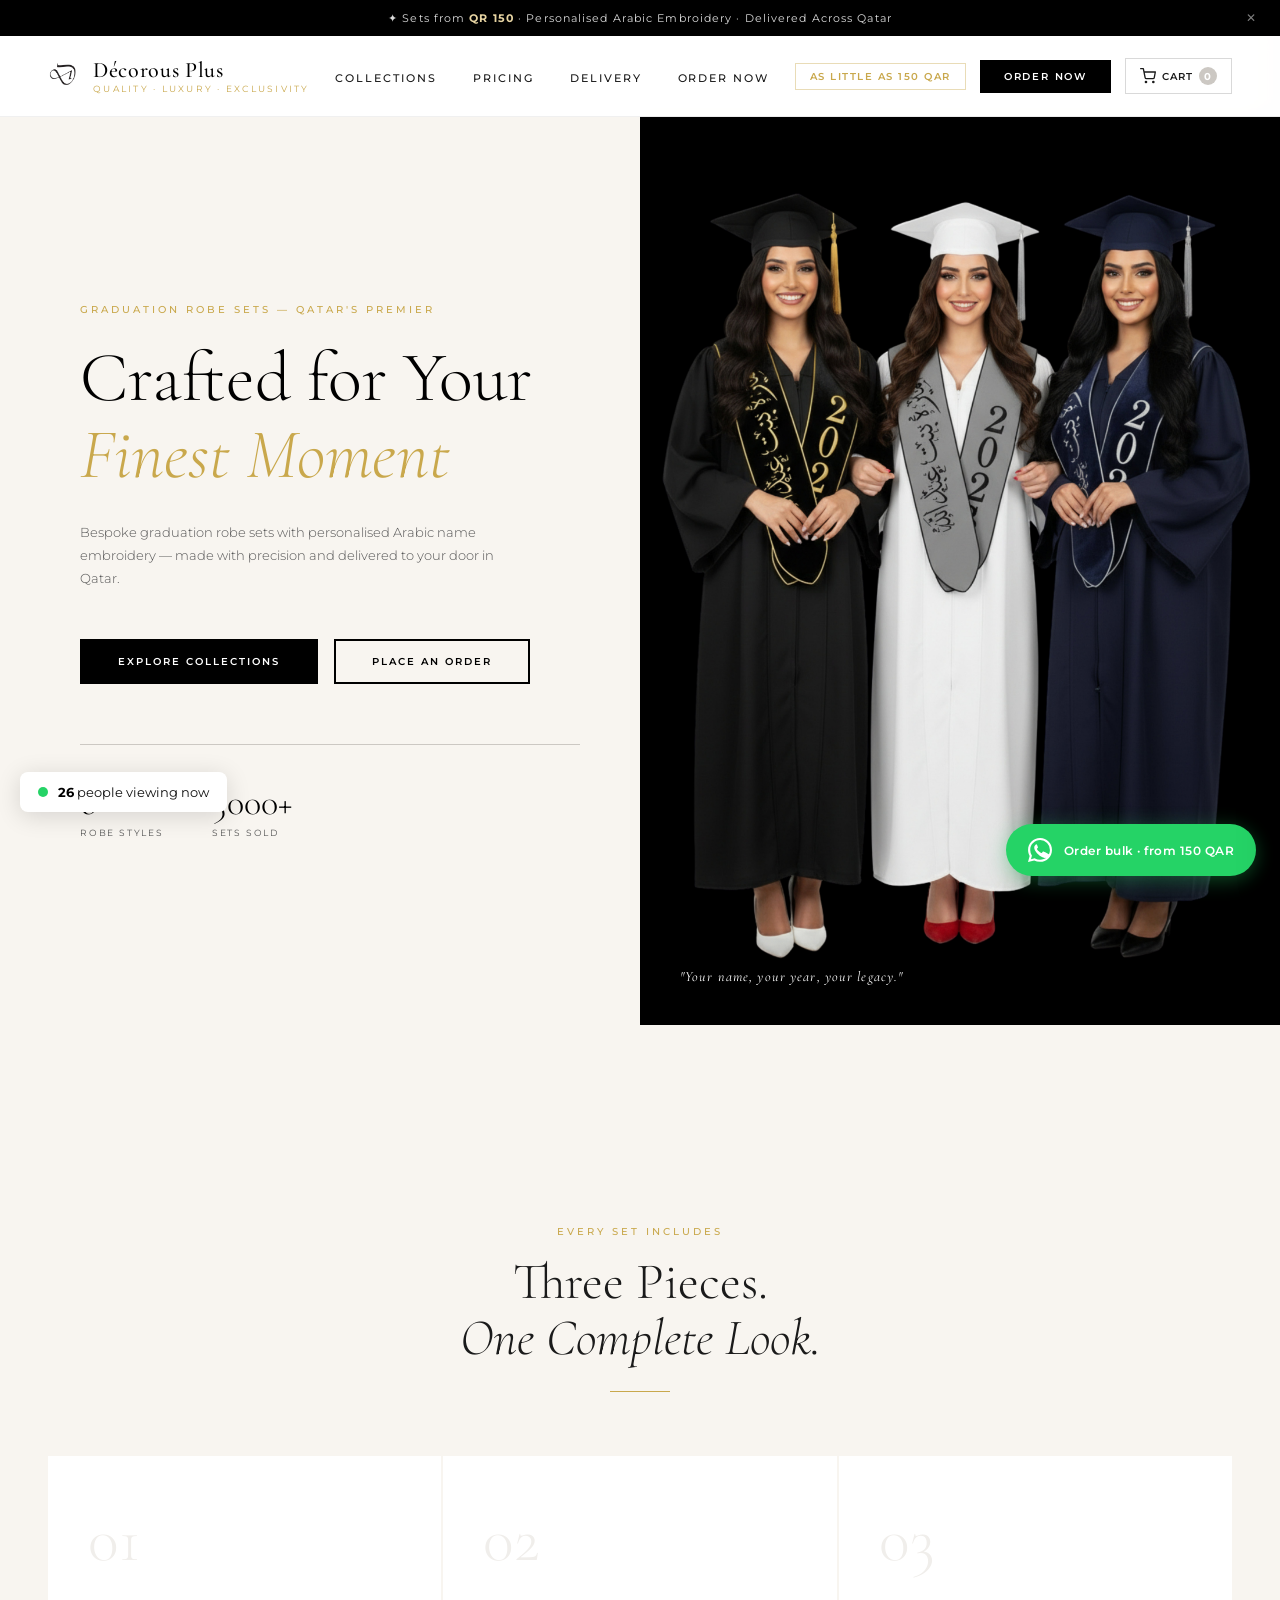
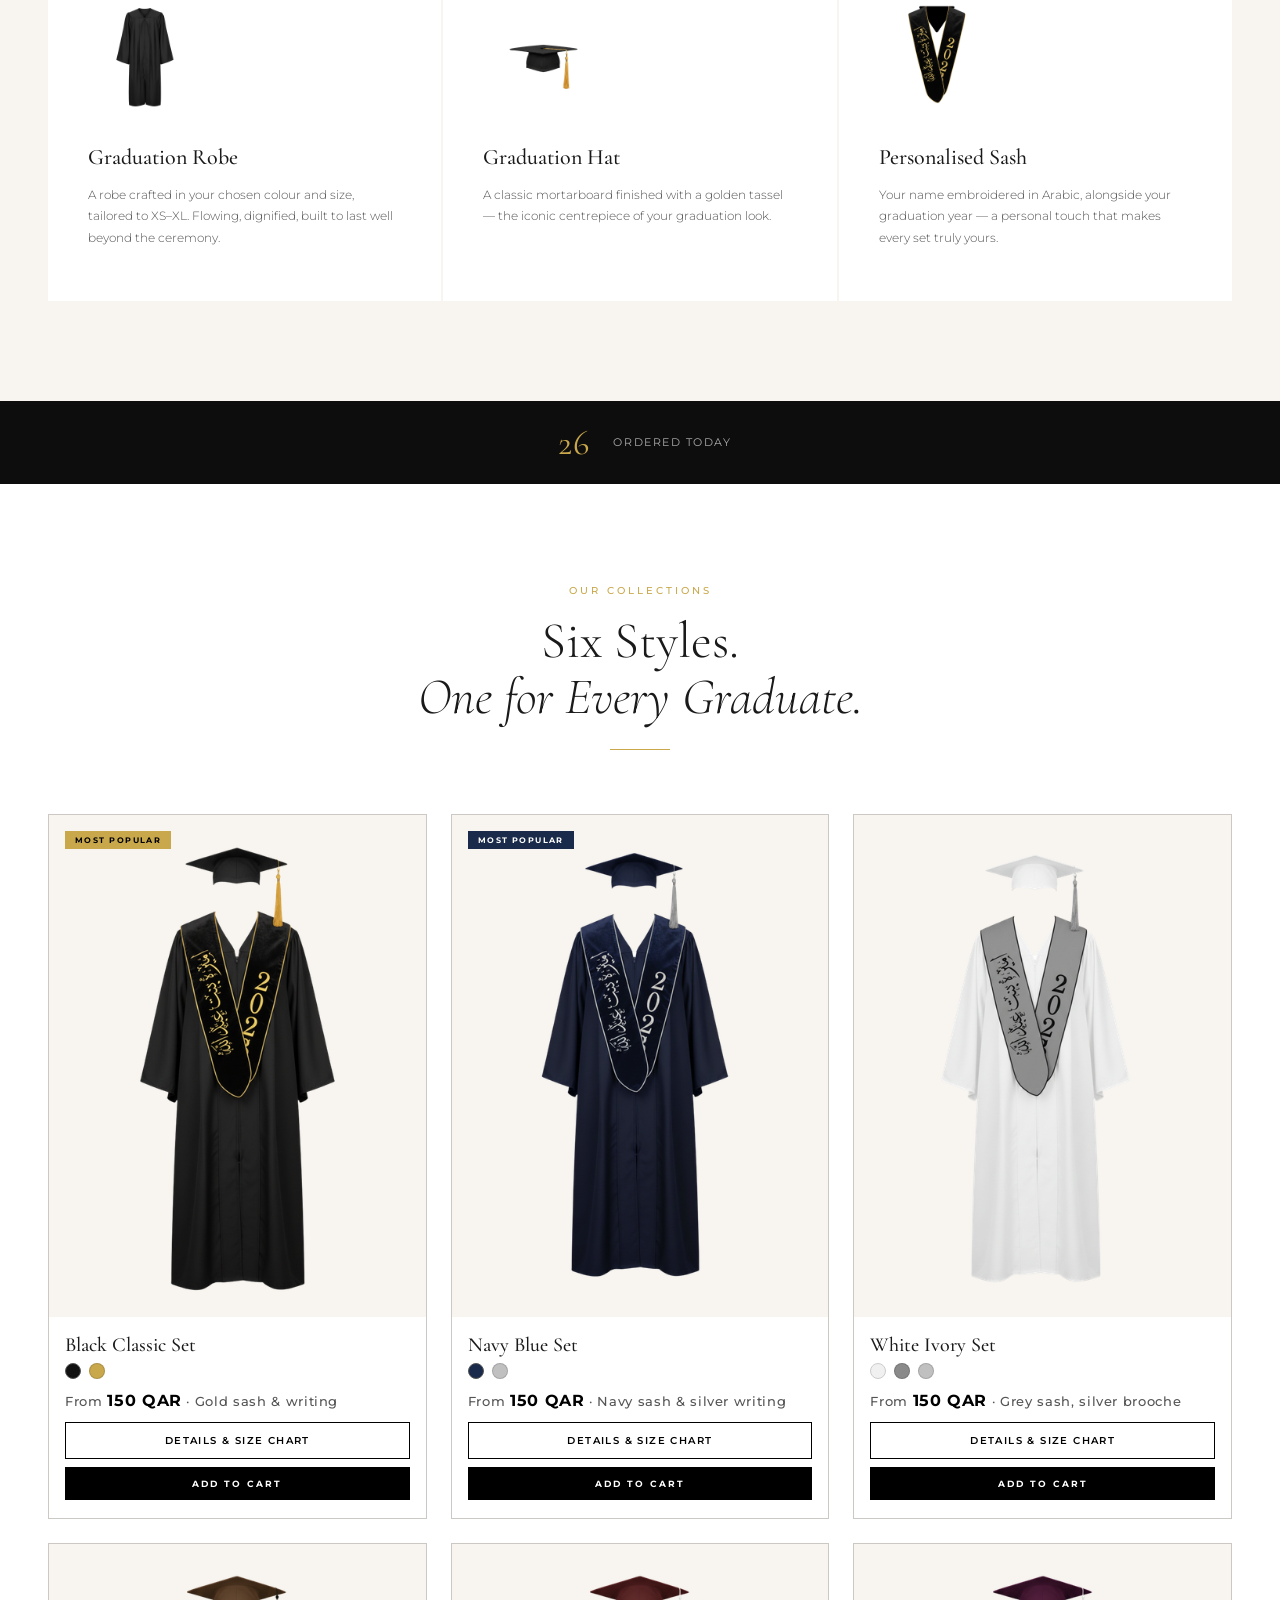
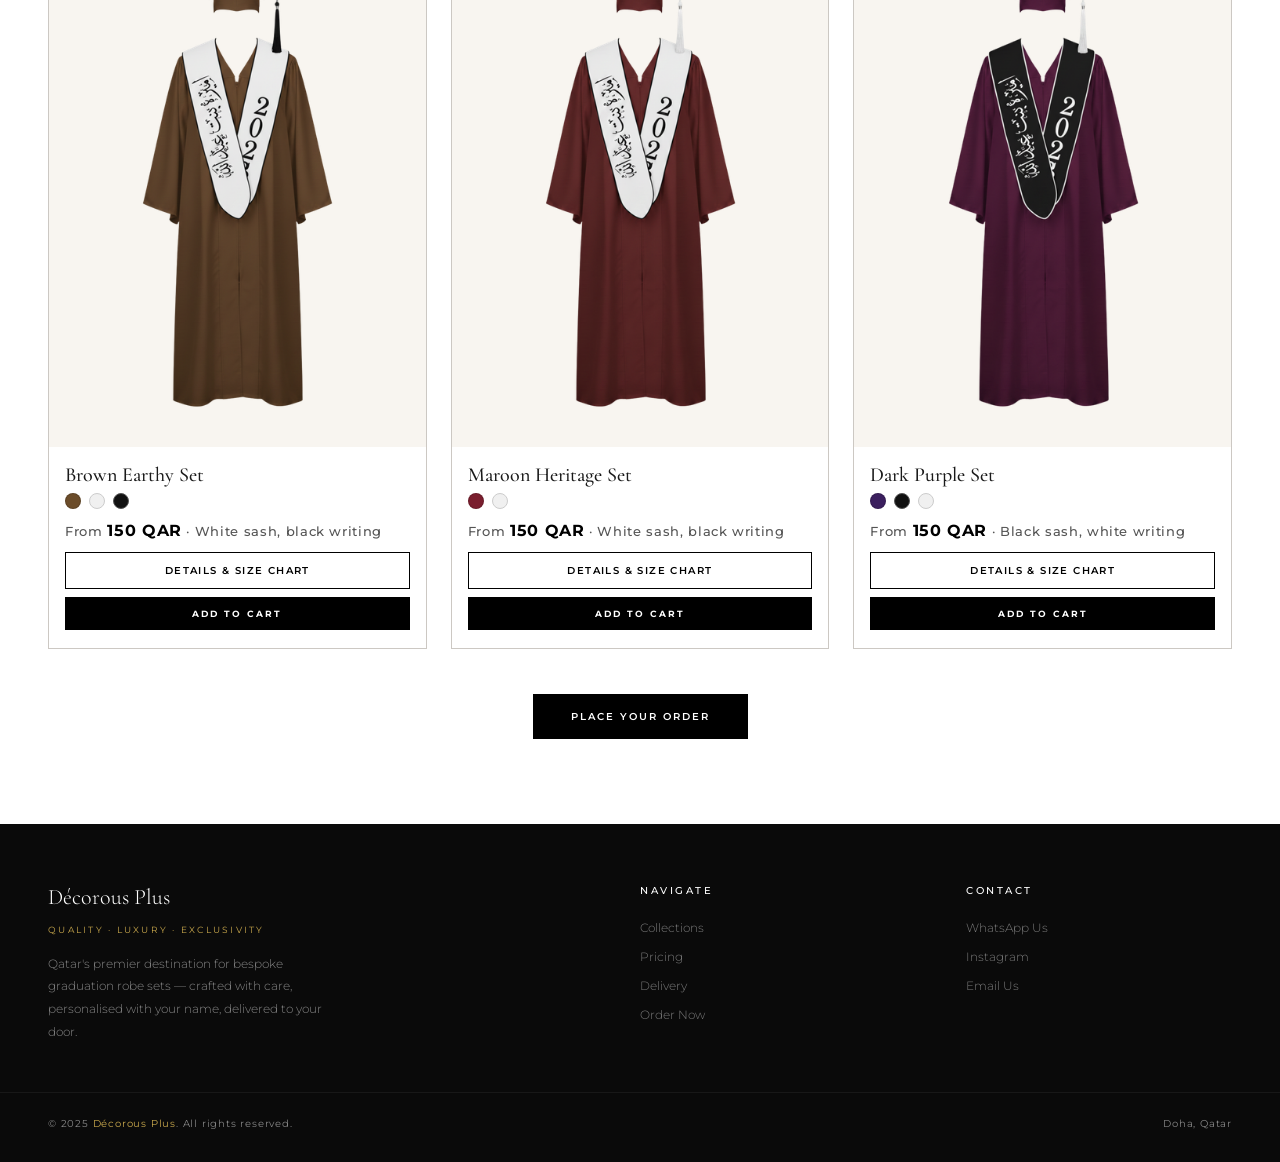
==== index.html @ 3052cab1 "Add files via upload" ====
<!DOCTYPE html>
<html lang="en">
<head>
  <meta charset="UTF-8">
  <meta name="viewport" content="width=device-width, initial-scale=1.0, viewport-fit=cover">
  <meta name="description" content="Décorous Plus — Qatar's premier destination for bespoke graduation robe sets. Quality, Luxury, Exclusivity.">
  <meta name="keywords" content="graduation robe Qatar, graduation set, grad robe Doha, Décorous Plus">
  <meta property="og:title" content="Décorous Plus — Graduation Robe Sets">
  <meta property="og:description" content="Bespoke graduation robe sets with personalised Arabic name embroidery, delivered in Qatar.">
  <meta property="og:image" content="assets/images/product-set-black.png">
  <title>Décorous Plus — Quality · Luxury · Exclusivity</title>
  <link rel="icon" type="image/png" href="assets/images/logo.png">
  <link href="https://fonts.googleapis.com/css2?family=Cormorant+Garamond:ital,wght@0,300;0,400;0,500;0,600;1,300;1,400&family=Montserrat:wght@300;400;500;600&display=swap" rel="stylesheet">
  <link rel="stylesheet" href="assets/css/styles.css">
</head>
<body>

  <!-- ANNOUNCEMENT BAR -->
  <div class="announce-bar" id="announceBar">
    <div class="announce-inner">
      <span class="announce-item">✦ Sets from <strong>QR 150</strong> · Personalised Arabic Embroidery · Delivered Across Qatar</span>
    </div>
    <button class="announce-close" id="announceClose" aria-label="Close">✕</button>
  </div>

  <!-- NAVIGATION -->
  <nav id="nav">
    <a href="index.html" class="nav-logo">
      <img src="assets/images/logo.png" alt="Décorous Plus Logo">
      <div class="nav-brand">
        Décorous Plus
        <span>Quality · Luxury · Exclusivity</span>
      </div>
    </a>
    <ul class="nav-links">
      <li><a href="#products">Collections</a></li>
      <li><a href="pricing.html">Pricing</a></li>
      <li><a href="pricing.html#delivery">Delivery</a></li>
      <li><a href="pricing.html#order">Order Now</a></li>
    </ul>
    <div class="nav-actions">
      <span class="nav-price-pill">As little as 150 QAR</span>
      <a href="pricing.html#order" class="nav-cta">Order Now</a>
      <button class="cart-icon-btn" id="cartIcon" aria-label="Open cart">
        <svg width="16" height="16" viewBox="0 0 24 24" fill="none" stroke="currentColor" stroke-width="2" stroke-linecap="round" stroke-linejoin="round"><circle cx="9" cy="21" r="1"/><circle cx="20" cy="21" r="1"/><path d="M1 1h4l2.68 13.39a2 2 0 0 0 2 1.61h9.72a2 2 0 0 0 2-1.61L23 6H6"/></svg>
        <span class="cart-label">Cart</span>
        <span id="cartCount" class="cart-count empty">0</span>
      </button>
      <button class="mnu-btn" id="mnuBtn" aria-label="Open menu" aria-expanded="false">
        <span></span><span></span><span></span>
      </button>
    </div>
  </nav>

  <!-- Mobile drawer -->
  <div id="mnu" class="mnu" aria-hidden="true">
    <div class="mnu-backdrop" id="mnuBackdrop"></div>
    <div class="mnu-sheet">
      <div class="mnu-links">
        <a href="#products" class="mnu-link">Collections</a>
        <a href="pricing.html" class="mnu-link">Pricing</a>
        <a href="pricing.html#delivery" class="mnu-link">Delivery</a>
        <a href="pricing.html#order" class="mnu-link mnu-link-cta">Order Now</a>
      </div>
      <a href="https://wa.me/97450393653" target="_blank" rel="noopener" class="mnu-wa">
        <svg viewBox="0 0 24 24" width="15" height="15" fill="currentColor"><path d="M20.52 3.48A11.82 11.82 0 0 0 12.02 0C5.42 0 .06 5.36.06 11.97c0 2.11.55 4.17 1.6 5.99L0 24l6.19-1.62a11.95 11.95 0 0 0 5.82 1.48h.01c6.6 0 11.96-5.36 11.96-11.97 0-3.2-1.24-6.2-3.46-8.41ZM12.02 21.8h-.01a9.81 9.81 0 0 1-5-1.37l-.36-.21-3.67.96.98-3.58-.23-.37a9.8 9.8 0 0 1-1.5-5.26c0-5.43 4.42-9.85 9.86-9.85a9.8 9.8 0 0 1 9.84 9.87c0 5.43-4.42 9.81-9.91 9.81Zm5.69-7.34c-.31-.16-1.84-.9-2.12-1-.29-.1-.49-.16-.7.16-.2.31-.8 1-.98 1.2-.18.2-.36.23-.67.08a8.46 8.46 0 0 1-2.5-1.54 9.22 9.22 0 0 1-1.72-2.13c-.18-.31-.02-.47.14-.62.15-.14.31-.36.47-.54.16-.18.21-.31.31-.52.1-.21.05-.39-.02-.55-.08-.16-.7-1.68-.96-2.3-.25-.6-.5-.52-.7-.53H8.5a1.36 1.36 0 0 0-.99.47c-.34.37-1.28 1.24-1.28 3.03 0 1.79 1.31 3.51 1.49 3.75.18.25 2.56 3.9 6.2 5.48.87.38 1.54.6 2.07.77.87.28 1.66.24 2.29.14.7-.1 2.16-.88 2.46-1.72.3-.84.3-1.56.21-1.72-.09-.15-.29-.24-.6-.39Z"/></svg>
        WhatsApp Us
      </a>
    </div>
  </div>


  <!-- Cart Sidebar -->
  <div id="cartSidebar" class="cart-sidebar">
    <div class="cart-header">
      <h3>Your Cart</h3>
      <button id="closeCart" aria-label="Close cart">&times;</button>
    </div>
    <div id="cartItems" class="cart-items"></div>
    <div class="cart-summary" id="cartSummary">
      <div class="cart-delivery-row">
        <label for="deliveryLocation">Delivery to:</label>
        <select id="deliveryLocation">
          <option value="15">Doha City Centre (+15 QAR)</option>
          <option value="20">Al Sadd / West Bay (+20 QAR)</option>
          <option value="25">Al Rayyan (+25 QAR)</option>
          <option value="30">Al Wakra (+30 QAR)</option>
          <option value="35">Al Khor / North Qatar (+35 QAR)</option>
          <option value="0">Pickup — Free</option>
        </select>
      </div>
      <div class="cart-lines">
        <div class="cart-line"><span>Subtotal</span><span id="cartSubtotal">0 QAR</span></div>
        <div class="cart-line cart-line-saving" id="addonSavingRow" style="display:none">
          <span>🎉 Velvet addon (free 10+)</span><span id="addonSaving">–0 QAR</span>
        </div>
        <div class="cart-line"><span id="deliveryLabel">Delivery</span><span id="cartDelivery">15 QAR</span></div>
        <div class="cart-line cart-line-total"><span>Total</span><span id="cartTotal">0 QAR</span></div>
      </div>
    </div>
    <button id="checkoutBtn" class="checkout-btn">Proceed to Checkout</button>
    <p class="cart-wa-note">We'll confirm via WhatsApp within 24 hours</p>
  </div>
  <div id="cartOverlay" class="cart-overlay"></div>

  <!-- Checkout Modal -->
  <div id="checkoutModal" class="modal-overlay" style="display:none">
    <div class="modal-box">
      <div class="modal-icon">✓</div>
      <h3 class="modal-title">Order Ready</h3>
      <p style="font-size:11px;color:var(--text-mid);margin-bottom:14px;letter-spacing:0.06em">Review your order below, then send it to us on WhatsApp.</p>
      <div class="modal-body" id="modalBody"></div>
      <a id="modalWaBtn" href="#" target="_blank" rel="noopener" class="modal-wa-btn">
        <svg viewBox="0 0 24 24" width="16" height="16" fill="currentColor"><path d="M20.52 3.48A11.82 11.82 0 0 0 12.02 0C5.42 0 .06 5.36.06 11.97c0 2.11.55 4.17 1.6 5.99L0 24l6.19-1.62a11.95 11.95 0 0 0 5.82 1.48h.01c6.6 0 11.96-5.36 11.96-11.97 0-3.2-1.24-6.2-3.46-8.41Z"/></svg>
        Send Order on WhatsApp
      </a>
      <button class="modal-close-btn" id="modalCloseBtn">Cancel</button>
    </div>
  </div>

  <!-- HERO -->
  <section class="hero" id="hero">
    <div class="hero-content">
      <p class="hero-eyebrow">Graduation Robe Sets — Qatar's Premier</p>
      <h1 class="hero-title">Crafted for Your<br><em>Finest Moment</em></h1>
      <p class="hero-subtitle">Bespoke graduation robe sets with personalised Arabic name embroidery — made with precision and delivered to your door in Qatar.</p>
      <div class="hero-ctas"><a href="#products" class="btn-primary">Explore Collections</a><a href="pricing.html#order" class="btn-outline">Place an Order</a></div>
      <div class="hero-stats"><div><div class="hero-stat-num">6</div><div class="hero-stat-label">Robe Styles</div></div><div><div class="hero-stat-num">5000+</div><div class="hero-stat-label">Sets Sold</div></div></div>
    </div>
    <div class="hero-image"><img src="assets/images/hero-model.png" alt="Graduate wearing Décorous Plus robe"><div class="hero-image-overlay"><p class="hero-image-text">"Your name, your year, your legacy."</p></div></div>
  </section>

  <!-- WHAT'S INCLUDED -->
  <section class="included-bg" id="included">
    <div class="container">
      <div class="section-header fade-up">
        <p class="section-eyebrow">Every Set Includes</p>
        <h2 class="section-title">Three Pieces.<br><em>One Complete Look.</em></h2>
        <span class="section-line"></span>
      </div>
      <div class="included-slideshow-wrap">
        <div class="included-grid" id="included-grid">
          <div class="included-card fade-up">
            <div class="included-num">01</div>
            <img src="assets/images/robe-standalone.png" alt="Graduation Robe" class="included-icon">
            <h3 class="included-title">Graduation Robe</h3>
            <p class="included-desc">A robe crafted in your chosen colour and size, tailored to XS–XL. Flowing, dignified, built to last well beyond the ceremony.</p>
          </div>
          <div class="included-card fade-up" style="transition-delay:0.1s">
            <div class="included-num">02</div>
            <img src="assets/images/hat-gold.png" alt="Graduation Hat" class="included-icon">
            <h3 class="included-title">Graduation Hat</h3>
            <p class="included-desc">A classic mortarboard finished with a golden tassel — the iconic centrepiece of your graduation look.</p>
          </div>
          <div class="included-card fade-up" style="transition-delay:0.2s">
            <div class="included-num">03</div>
            <img src="assets/images/sash-black-gold.png" alt="Personalised Sash" class="included-icon">
            <h3 class="included-title">Personalised Sash</h3>
            <p class="included-desc">Your name embroidered in Arabic, alongside your graduation year — a personal touch that makes every set truly yours.</p>
          </div>
        </div>
        <div class="included-nav" id="included-nav" style="display:none;">
          <button class="included-arrow" id="slide-prev" aria-label="Previous">&#8592;</button>
          <div class="included-dots" id="included-dots">
            <button class="included-dot active" data-slide="0"></button>
            <button class="included-dot" data-slide="1"></button>
            <button class="included-dot" data-slide="2"></button>
          </div>
          <button class="included-arrow" id="slide-next" aria-label="Next">&#8594;</button>
        </div>
      </div>
    </div>
  </section>


  <!-- ORDERED TODAY STAT BAND -->
  <div class="ordered-today-band">
    <span class="otb-num" id="orderedTodayNum">—</span>
    <span class="otb-label">ordered today</span>
  </div>

  <!-- COLLECTIONS -->
  <section class="products-bg" id="products">
    <div class="container">
      <div class="section-header fade-up"><p class="section-eyebrow">Our Collections</p><h2 class="section-title">Six Styles.<br><em>One for Every Graduate.</em></h2><span class="section-line"></span></div>
      <div class="products-grid">

        <!-- Black Classic -->
        <div class="product-card robe-card fade-up" data-robe="set1">
          <div class="product-img-wrap robe-img-wrap">
            <img src="assets/images/product-set-black.png" alt="Black Classic Robe Set">
            <div class="robe-hover-cta"><span>View Details &amp; Size Chart</span></div>
          </div>
          <div class="product-info robe-card-info">
            <span class="product-badge product-badge-popular">Most Popular</span>
            <h3 class="product-name">Black Classic Set</h3>
            <div class="product-colors"><div class="color-dot" style="background:#111111;border:1px solid #555;"></div><div class="color-dot" style="background:#c9a84c;"></div></div>
            <p class="product-price">From <strong>150 QAR</strong> · Gold sash &amp; writing</p>
            <div class="robe-card-btns">
              <button class="btn-robe-detail" data-robe="set1">Details &amp; Size Chart</button>
              <button class="btn-add-cart" data-set="set1" data-name="Black Classic Set" data-price="329">Add to Cart</button>
            </div>
          </div>
        </div>

        <!-- Navy Blue -->
        <div class="product-card robe-card fade-up" style="transition-delay:0.07s" data-robe="set2">
          <div class="product-img-wrap robe-img-wrap">
            <img src="assets/images/product-set-navy.png" alt="Navy Blue Robe Set">
            <div class="robe-hover-cta"><span>View Details &amp; Size Chart</span></div>
          </div>
          <div class="product-info robe-card-info">
            <span class="product-badge product-badge-navy">Most Popular</span>
            <h3 class="product-name">Navy Blue Set</h3>
            <div class="product-colors"><div class="color-dot" style="background:#1a2a4a;border:1px solid #555;"></div><div class="color-dot" style="background:#c0c0c0;"></div></div>
            <p class="product-price">From <strong>150 QAR</strong> · Navy sash &amp; silver writing</p>
            <div class="robe-card-btns">
              <button class="btn-robe-detail" data-robe="set2">Details &amp; Size Chart</button>
              <button class="btn-add-cart" data-set="set2" data-name="Navy Blue Set" data-price="329">Add to Cart</button>
            </div>
          </div>
        </div>

        <!-- White Ivory -->
        <div class="product-card robe-card fade-up" style="transition-delay:0.14s" data-robe="set3">
          <div class="product-img-wrap robe-img-wrap">
            <img src="assets/images/product-set-white.png" alt="White Ivory Robe Set">
            <div class="robe-hover-cta"><span>View Details &amp; Size Chart</span></div>
          </div>
          <div class="product-info robe-card-info">
            <h3 class="product-name">White Ivory Set</h3>
            <div class="product-colors"><div class="color-dot" style="background:#f0f0f0;border:1px solid #ccc;"></div><div class="color-dot" style="background:#8a8a8a;"></div><div class="color-dot" style="background:#c0c0c0;"></div></div>
            <p class="product-price">From <strong>150 QAR</strong> · Grey sash, silver brooche</p>
            <div class="robe-card-btns">
              <button class="btn-robe-detail" data-robe="set3">Details &amp; Size Chart</button>
              <button class="btn-add-cart" data-set="set3" data-name="White Ivory Set" data-price="329">Add to Cart</button>
            </div>
          </div>
        </div>

        <!-- Brown Earthy -->
        <div class="product-card robe-card fade-up" style="transition-delay:0.0s" data-robe="set4">
          <div class="product-img-wrap robe-img-wrap">
            <img src="assets/images/product-set-brown.png" alt="Brown Earthy Robe Set">
            <div class="robe-hover-cta"><span>View Details &amp; Size Chart</span></div>
          </div>
          <div class="product-info robe-card-info">
            <h3 class="product-name">Brown Earthy Set</h3>
            <div class="product-colors"><div class="color-dot" style="background:#6b4c2a;"></div><div class="color-dot" style="background:#f0f0f0;border:1px solid #ccc;"></div><div class="color-dot" style="background:#111111;border:1px solid #555;"></div></div>
            <p class="product-price">From <strong>150 QAR</strong> · White sash, black writing</p>
            <div class="robe-card-btns">
              <button class="btn-robe-detail" data-robe="set4">Details &amp; Size Chart</button>
              <button class="btn-add-cart" data-set="set4" data-name="Brown Earthy Set" data-price="329">Add to Cart</button>
            </div>
          </div>
        </div>

        <!-- Maroon Heritage -->
        <div class="product-card robe-card fade-up" style="transition-delay:0.07s" data-robe="set5">
          <div class="product-img-wrap robe-img-wrap">
            <img src="assets/images/product-set-maroon.png" alt="Maroon Heritage Robe Set">
            <div class="robe-hover-cta"><span>View Details &amp; Size Chart</span></div>
          </div>
          <div class="product-info robe-card-info">
            <h3 class="product-name">Maroon Heritage Set</h3>
            <div class="product-colors"><div class="color-dot" style="background:#7a1e2e;"></div><div class="color-dot" style="background:#f0f0f0;border:1px solid #ccc;"></div></div>
            <p class="product-price">From <strong>150 QAR</strong> · White sash, black writing</p>
            <div class="robe-card-btns">
              <button class="btn-robe-detail" data-robe="set5">Details &amp; Size Chart</button>
              <button class="btn-add-cart" data-set="set5" data-name="Maroon Heritage Set" data-price="329">Add to Cart</button>
            </div>
          </div>
        </div>

        <!-- Dark Purple -->
        <div class="product-card robe-card fade-up" style="transition-delay:0.14s" data-robe="set6">
          <div class="product-img-wrap robe-img-wrap">
            <img src="assets/images/product-set-purple.png" alt="Dark Purple Robe Set">
            <div class="robe-hover-cta"><span>View Details &amp; Size Chart</span></div>
          </div>
          <div class="product-info robe-card-info">
            <h3 class="product-name">Dark Purple Set</h3>
            <div class="product-colors"><div class="color-dot" style="background:#3b1f5e;"></div><div class="color-dot" style="background:#111111;border:1px solid #555;"></div><div class="color-dot" style="background:#f0f0f0;border:1px solid #ccc;"></div></div>
            <p class="product-price">From <strong>150 QAR</strong> · Black sash, white writing</p>
            <div class="robe-card-btns">
              <button class="btn-robe-detail" data-robe="set6">Details &amp; Size Chart</button>
              <button class="btn-add-cart" data-set="set6" data-name="Dark Purple Set" data-price="329">Add to Cart</button>
            </div>
          </div>
        </div>

      </div>
      <div style="text-align:center;margin-top:56px;" class="fade-up">
        <a href="pricing.html#order" class="btn-primary">Place Your Order</a>
      </div>
    </div>
  </section>

  <!-- ROBE DETAIL MODAL (shared, used by both homepage + robes page) -->
  <div class="robe-modal-overlay" id="robeModal" aria-hidden="true">
    <div class="robe-modal-box" id="robeModalBox">
      <button class="robe-modal-close" id="robeModalClose" aria-label="Close">✕</button>
      <div class="robe-modal-inner" id="robeModalInner"></div>
    </div>
  </div>

  <!-- FOOTER -->
  <footer>
    <div class="footer-inner">
      <div><div class="footer-brand">Décorous Plus</div><div class="footer-tagline">Quality · Luxury · Exclusivity</div><p class="footer-desc">Qatar's premier destination for bespoke graduation robe sets — crafted with care, personalised with your name, delivered to your door.</p></div>
      <div><div class="footer-heading">Navigate</div><ul class="footer-links"><li><a href="#products">Collections</a></li><li><a href="pricing.html">Pricing</a></li><li><a href="pricing.html#delivery">Delivery</a></li><li><a href="pricing.html#order">Order Now</a></li></ul></div>
      <div><div class="footer-heading">Contact</div><ul class="footer-links"><li><a href="https://wa.me/97450393653" target="_blank" rel="noopener">WhatsApp Us</a></li><li><a href="https://instagram.com/decorousplus" target="_blank" rel="noopener">Instagram</a></li><li><a href="mailto:hello@decorousplus.qa">Email Us</a></li></ul></div>
    </div>
    <div class="footer-bottom"><span>© 2025 <span class="footer-gold">Décorous Plus</span>. All rights reserved.</span><span>Doha, Qatar</span></div>
  </footer>

  
  <!-- BULK POPUP -->
  <div id="bulkPopup" class="modal-overlay" style="display:none">
    <div class="modal-box" style="max-width:340px;text-align:center;">
      <button class="modal-x" id="bulkPopupClose" style="position:absolute;top:14px;right:14px;background:none;border:none;font-size:18px;cursor:pointer;color:var(--text-mid)">✕</button>
      <div style="font-size:28px;margin-bottom:10px">🎓</div>
      <h3 style="font-family:var(--serif);font-size:1.3rem;margin-bottom:8px;color:var(--text-dark)">Order in Bulk &amp; Save</h3>
      <p style="font-size:13px;color:var(--text-mid);margin-bottom:18px;line-height:1.6">Order from us in bulk and pay as little as <strong style="color:var(--text-dark)">150 QAR ONLY</strong> per set — perfect for graduation groups.</p>
      <a href="https://wa.me/97450393653?text=Hi%20D%C3%A9corous%20Plus%20%E2%80%94%20I%27d%20like%20a%20bulk%20quote." target="_blank" rel="noopener" class="modal-wa-btn" style="display:flex;align-items:center;justify-content:center;gap:8px;font-size:14px">
        <svg viewBox="0 0 24 24" width="18" height="18" fill="currentColor"><path d="M20.52 3.48A11.82 11.82 0 0 0 12.02 0C5.42 0 .06 5.36.06 11.97c0 2.11.55 4.17 1.6 5.99L0 24l6.19-1.62a11.95 11.95 0 0 0 5.82 1.48h.01c6.6 0 11.96-5.36 11.96-11.97 0-3.2-1.24-6.2-3.46-8.41Z"/></svg>
        Enquire About Bulk Pricing
      </a>
    </div>
  </div>

  <!-- FLOATING BULK WHATSAPP BUBBLE -->
  <a href="https://wa.me/97450393653?text=Hi%20D%C3%A9corous%20Plus%20%E2%80%94%20I%27d%20like%20a%20bulk%20quote." target="_blank" rel="noopener" id="bulkFloatBtn" class="bulk-float-btn" title="Order bulk, low as 150 QAR">
    <svg viewBox="0 0 24 24" width="24" height="24" fill="currentColor"><path d="M20.52 3.48A11.82 11.82 0 0 0 12.02 0C5.42 0 .06 5.36.06 11.97c0 2.11.55 4.17 1.6 5.99L0 24l6.19-1.62a11.95 11.95 0 0 0 5.82 1.48h.01c6.6 0 11.96-5.36 11.96-11.97 0-3.2-1.24-6.2-3.46-8.41ZM12.02 21.8h-.01a9.81 9.81 0 0 1-5-1.37l-.36-.21-3.67.96.98-3.58-.23-.37a9.8 9.8 0 0 1-1.5-5.26c0-5.43 4.42-9.85 9.86-9.85a9.8 9.8 0 0 1 9.84 9.87c0 5.43-4.42 9.81-9.91 9.81Zm5.69-7.34c-.31-.16-1.84-.9-2.12-1-.29-.1-.49-.16-.7.16-.2.31-.8 1-.98 1.2-.18.2-.36.23-.67.08a8.46 8.46 0 0 1-2.5-1.54 9.22 9.22 0 0 1-1.72-2.13c-.18-.31-.02-.47.14-.62.15-.14.31-.36.47-.54.16-.18.21-.31.31-.52.1-.21.05-.39-.02-.55-.08-.16-.7-1.68-.96-2.3-.25-.6-.5-.52-.7-.53H8.5a1.36 1.36 0 0 0-.99.47c-.34.37-1.28 1.24-1.28 3.03 0 1.79 1.31 3.51 1.49 3.75.18.25 2.56 3.9 6.2 5.48.87.38 1.54.6 2.07.77.87.28 1.66.24 2.29.14.7-.1 2.16-.88 2.46-1.72.3-.84.3-1.56.21-1.72-.09-.15-.29-.24-.6-.39Z"/></svg>
    <span class="bulk-float-label">Order bulk · from 150 QAR</span>
  </a>

  <div id="toast" class="toast"></div>


  <!-- ── "Viewing now" social proof widget ── -->
  <div class="viewing-now" id="viewingNow">
    <span class="viewing-dot"></span>
    <span><strong id="viewingCount">12</strong> people viewing now</span>
  </div>
  <script src="assets/js/main.js"></script>
</body>
</html>
---- assets/css/styles.css ----
/* ============================================================
   Décorous Plus — Main Stylesheet
   (Fixed: mobile "What's Included" now uses image + title/text columns)
   ============================================================ */

/* ── VARIABLES ── */
:root {
  --black: #000000;
  --white: #ffffff;
  --cream: #f8f5f0;
  --gold: #c9a84c;
  --gold-light: #e8d5a3;
  --grey-light: #f0eeeb;
  --grey-mid: #ccc8c3;
  --text-dark: #1a1a1a;
  --text-mid: #555;
}

/* ── RESET ── */
* { margin: 0; padding: 0; box-sizing: border-box; }
html { scroll-behavior: smooth; }
body {
  font-family: 'Montserrat', sans-serif;
  background: var(--white);
  color: var(--text-dark);
  overflow-x: hidden;
}

/* ── NAVIGATION (solid on mobile) ── */
nav {
  position: fixed; top: 0; left: 0; right: 0; z-index: 1300;
  display: flex; align-items: center; justify-content: space-between;
  padding: 18px 48px;
  background: rgba(255,255,255,0.96);
  backdrop-filter: blur(8px);
  border-bottom: 1px solid rgba(0,0,0,0.06);
  transition: box-shadow 0.3s;
}
nav.scrolled { box-shadow: 0 2px 20px rgba(0,0,0,0.08); }
.nav-logo { display: flex; align-items: center; gap: 14px; text-decoration: none; }
.nav-logo img { height: 44px; width: auto; }
.nav-brand {
  font-family: 'Cormorant Garamond', serif;
  font-size: 22px; font-weight: 500; letter-spacing: 0.03em; color: var(--black);
  line-height: 1.1;
}
.nav-brand span {
  display: block; font-size: 9px; font-family: 'Montserrat', sans-serif;
  letter-spacing: 0.25em; font-weight: 400; color: var(--gold);
  text-transform: uppercase; margin-top: 2px;
}
.nav-links { display: flex; gap: 36px; list-style: none; }
.nav-links a {
  font-size: 11px; letter-spacing: 0.18em; text-transform: uppercase;
  text-decoration: none; color: var(--text-dark); font-weight: 500;
  transition: color 0.2s;
}
.nav-links a:hover { color: var(--gold); }
.nav-links a.active { color: var(--gold); }
.nav-cta {
  background: var(--black); color: var(--white);
  padding: 10px 24px; font-size: 10px; letter-spacing: 0.18em;
  text-transform: uppercase; text-decoration: none; font-weight: 600;
  transition: background 0.2s;
}
.nav-cta:hover { background: var(--gold); }
/* ── HERO ── */
.hero {
  min-height: 100vh;
  display: grid; grid-template-columns: 1fr 1fr;
  padding-top: 80px;
  background: var(--cream);
  overflow: hidden;
}
.hero-content {
  display: flex; flex-direction: column; justify-content: center;
  padding: 80px 60px 80px 80px;
}
.hero-eyebrow {
  font-size: 10px; letter-spacing: 0.3em; text-transform: uppercase;
  color: var(--gold); font-weight: 500; margin-bottom: 24px;
}
.hero-title {
  font-family: 'Cormorant Garamond', serif;
  font-size: clamp(48px, 5.5vw, 76px);
  font-weight: 300; line-height: 1.08;
  color: var(--black); margin-bottom: 28px;
}
.hero-title em { font-style: italic; color: var(--gold); }
.hero-subtitle {
  font-size: 13px; color: var(--text-mid); line-height: 1.8;
  max-width: 420px; margin-bottom: 48px; font-weight: 300;
}
.hero-ctas { display: flex; gap: 16px; flex-wrap: wrap; }
.hero-stats {
  display: flex; gap: 48px; margin-top: 60px;
  padding-top: 40px; border-top: 1px solid var(--grey-mid);
}
.hero-stat-num {
  font-family: 'Cormorant Garamond', serif;
  font-size: 36px; font-weight: 300; color: var(--black); line-height: 1;
}
.hero-stat-label {
  font-size: 9px; letter-spacing: 0.2em; text-transform: uppercase;
  color: var(--text-mid); margin-top: 6px;
}
.hero-image {
  position: relative; overflow: hidden;
  background: #000000;
}
.hero-image img {
  width: 100%; height: 100%; object-fit: cover; object-position: top center;
  opacity: 1;
  transition: transform 6s ease;
}
.hero-image:hover img { transform: scale(1.03); }
.hero-image-overlay {
  position: absolute; bottom: 0; left: 0; right: 0;
  padding: 40px;
  background: linear-gradient(to top, rgba(0,0,0,0.7) 0%, transparent 100%);
}
.hero-image-text {
  font-family: 'Cormorant Garamond', serif;
  color: var(--white); font-size: 14px; letter-spacing: 0.08em; font-style: italic;
}

/* ── BUTTONS ── */
.btn-primary {
  background: var(--black); color: var(--white);
  padding: 14px 36px; font-size: 10px; letter-spacing: 0.2em;
  text-transform: uppercase; text-decoration: none; font-weight: 600;
  transition: all 0.25s; border: 2px solid var(--black);
}
.btn-primary:hover { background: var(--gold); border-color: var(--gold); }
.btn-outline {
  background: transparent; color: var(--black);
  padding: 14px 36px; font-size: 10px; letter-spacing: 0.2em;
  text-transform: uppercase; text-decoration: none; font-weight: 600;
  border: 2px solid var(--black); transition: all 0.25s;
}
.btn-outline:hover { background: var(--black); color: var(--white); }

/* ── SECTION COMMON ── */
section { padding: 100px 0; }
.container { max-width: 1280px; margin: 0 auto; padding: 0 48px; }
.section-header { text-align: center; margin-bottom: 64px; }
.section-eyebrow {
  font-size: 10px; letter-spacing: 0.3em; text-transform: uppercase;
  color: var(--gold); font-weight: 500; margin-bottom: 16px;
}
.section-title {
  font-family: 'Cormorant Garamond', serif;
  font-size: clamp(32px, 4vw, 52px); font-weight: 300; line-height: 1.1;
}
.section-title em { font-style: italic; }
.section-line {
  width: 60px; height: 1px; background: var(--gold);
  margin: 24px auto 0; display: block;
}

/* ── WHAT'S INCLUDED ── */
.included-bg { background: var(--cream); }
.included-grid { display: grid; grid-template-columns: repeat(3, 1fr); gap: 2px; }
.included-card {
  background: var(--white); padding: 52px 40px;
  display: flex; flex-direction: column; align-items: flex-start;
  position: relative; overflow: hidden; transition: transform 0.3s;
}
.included-card:hover { transform: translateY(-4px); }
.included-card::before {
  content: ''; position: absolute; top: 0; left: 0;
  width: 3px; height: 0; background: var(--gold);
  transition: height 0.4s ease;
}
.included-card:hover::before { height: 100%; }
.included-num {
  font-family: 'Cormorant Garamond', serif;
  font-size: 64px; font-weight: 300; color: var(--grey-light); line-height: 1; margin-bottom: 24px;
}
.included-icon { width: 120px; height: 120px; object-fit: contain; margin-bottom: 28px; }
.included-title {
  font-family: 'Cormorant Garamond', serif;
  font-size: 22px; font-weight: 500; margin-bottom: 14px;
}
.included-desc { font-size: 12px; color: var(--text-mid); line-height: 1.8; font-weight: 300; }

/* ── PRODUCTS ── */
.products-bg { background: var(--white); }
.products-grid { display: grid; grid-template-columns: repeat(3, 1fr); gap: 24px; }
.product-card { position: relative; cursor: pointer; transition: transform 0.3s; }
.product-card:hover { transform: translateY(-6px); }
.product-img-wrap {
  background: var(--cream); overflow: hidden;
  aspect-ratio: 3/4; position: relative;
  display: flex; align-items: center; justify-content: center;
}
.product-img-wrap img {
  width: 100%; height: 100%; object-fit: contain;
  object-position: center top;
  transition: transform 0.5s ease; padding: 12px;
}
.product-card:hover .product-img-wrap img { transform: scale(1.06); }
.product-badge {
  position: absolute; top: 16px; left: 16px;
  background: var(--black); color: var(--white);
  font-size: 9px; letter-spacing: 0.15em; text-transform: uppercase;
  padding: 6px 12px; font-weight: 600;
}
.product-info { padding: 20px 0 0; }
.product-name {
  font-family: 'Cormorant Garamond', serif;
  font-size: 20px; font-weight: 500; margin-bottom: 6px;
}
.product-colors { display: flex; gap: 8px; margin-bottom: 12px; flex-wrap: wrap; }
.color-dot {
  width: 16px; height: 16px; border-radius: 50%;
  border: 1px solid rgba(0,0,0,0.15); cursor: pointer; transition: transform 0.2s;
}
.color-dot:hover { transform: scale(1.3); }
.product-price { font-size: 13px; color: var(--text-mid); font-weight: 500; letter-spacing: 0.05em; }
.product-price strong { color: var(--black); font-size: 16px; }

/* ── PRICING ── */
.pricing-bg { background: var(--black); color: var(--white); }
.pricing-bg .section-title { color: var(--white); }
.pricing-table { width: 100%; border-collapse: collapse; margin-top: 48px; }
.pricing-table th {
  font-size: 10px; letter-spacing: 0.25em; text-transform: uppercase;
  color: var(--gold); font-weight: 500; padding: 16px 32px;
  text-align: left; border-bottom: 1px solid rgba(255,255,255,0.1);
}
.pricing-table td {
  padding: 24px 32px; font-size: 14px; font-weight: 300;
  border-bottom: 1px solid rgba(255,255,255,0.06); transition: background 0.2s;
}
.pricing-table tr:hover td { background: rgba(201,168,76,0.05); }
.pricing-table td:last-child {
  font-family: 'Cormorant Garamond', serif;
  font-size: 28px; font-weight: 300; color: var(--gold-light);
}
.pricing-note {
  margin-top: 32px; font-size: 11px; color: rgba(255,255,255,0.4);
  text-align: center; letter-spacing: 0.1em;
}
.addon-section-label {
  margin-bottom: 20px; color: rgba(255,255,255,0.6);
  font-size: 10px; letter-spacing: 0.25em; text-transform: uppercase;
  grid-column: 1 / -1;
}
.addon-grid { display: grid; grid-template-columns: 1fr 1fr; gap: 2px; margin-top: 64px; }
.addon-card {
  background: rgba(255,255,255,0.03); padding: 40px;
  border: 1px solid rgba(255,255,255,0.08);
  display: flex; gap: 32px; align-items: center; transition: border-color 0.3s;
}
.addon-card:hover { border-color: var(--gold); }
.addon-img { width: 80px; height: 80px; object-fit: cover; border-radius: 2px; }
.addon-title {
  font-family: 'Cormorant Garamond', serif;
  font-size: 20px; color: var(--white); margin-bottom: 6px;
}
.addon-subtitle { font-size: 11px; color: rgba(255,255,255,0.4); margin-bottom: 10px; letter-spacing: 0.1em; }
.addon-price { color: var(--gold-light); font-size: 22px; font-family: 'Cormorant Garamond', serif; }

/* ── SIZES ── */
.sizes-bg { background: var(--cream); }
.size-table { width: 100%; border-collapse: collapse; }
.size-table th {
  background: var(--black); color: var(--white);
  padding: 16px 24px; font-size: 10px;
  letter-spacing: 0.2em; text-transform: uppercase; font-weight: 500; text-align: left;
}
.size-table td {
  padding: 18px 24px; font-size: 13px; font-weight: 300;
  border-bottom: 1px solid var(--grey-mid); transition: background 0.2s;
}
.size-table tr:hover td { background: rgba(201,168,76,0.05); }
.size-table td:first-child {
  font-family: 'Cormorant Garamond', serif;
  font-size: 20px; font-weight: 500; color: var(--gold);
}
.size-note {
  margin-top: 20px; font-size: 11px; color: var(--text-mid);
  text-align: center; letter-spacing: 0.08em;
}

/* ── DELIVERY ── */
.delivery-bg { background: var(--white); }
.delivery-grid { display: grid; grid-template-columns: repeat(2, 1fr); gap: 24px; }
.delivery-card {
  border: 1px solid var(--grey-mid); padding: 40px 36px;
  display: flex; align-items: center; gap: 28px;
  transition: all 0.3s; position: relative; overflow: hidden;
}
.delivery-card::after {
  content: ''; position: absolute; bottom: 0; left: 0; right: 0;
  height: 2px; background: var(--gold); transform: scaleX(0); transition: transform 0.3s;
}
.delivery-card:hover { border-color: transparent; box-shadow: 0 8px 32px rgba(0,0,0,0.1); }
.delivery-card:hover::after { transform: scaleX(1); }
.delivery-icon {
  font-family: 'Cormorant Garamond', serif;
  font-size: 48px; font-weight: 300; color: var(--gold);
  line-height: 1; min-width: 80px; text-align: center;
}
.delivery-label { font-size: 11px; color: var(--text-mid); letter-spacing: 0.1em; text-transform: uppercase; margin-bottom: 6px; }
.delivery-time {
  font-family: 'Cormorant Garamond', serif;
  font-size: 26px; font-weight: 500; margin-bottom: 4px;
}
.delivery-desc { font-size: 12px; color: var(--text-mid); line-height: 1.7; font-weight: 300; }
.delivery-note {
  margin-top: 40px; padding: 28px 36px;
  background: var(--cream); border-left: 3px solid var(--gold);
  font-size: 12px; color: var(--text-mid); line-height: 1.8;
}
.delivery-note strong { font-family: 'Cormorant Garamond', serif; font-size: 16px; }

/* ── ORDER FORM ── */
.order-bg { background: var(--black); }
.order-bg .section-title { color: var(--white); }
.order-form { max-width: 720px; margin: 0 auto; }
.form-row { display: grid; grid-template-columns: 1fr 1fr; gap: 16px; margin-bottom: 16px; }
.form-group { display: flex; flex-direction: column; gap: 8px; }
.form-group.full { grid-column: 1 / -1; }
.form-label {
  font-size: 9px; letter-spacing: 0.25em; text-transform: uppercase;
  color: rgba(255,255,255,0.5); font-weight: 500;
}
.form-input, .form-select, .form-textarea {
  background: rgba(255,255,255,0.05); border: 1px solid rgba(255,255,255,0.12);
  color: var(--white); padding: 14px 18px; font-size: 13px;
  font-family: 'Montserrat', sans-serif; font-weight: 300;
  outline: none; transition: border-color 0.2s;
  appearance: none; -webkit-appearance: none;
}
/* FIX: Dropdown options readability - dark background, white text */
.form-select {
  background: #1a1a1a;
  color: var(--white);
}
.form-select option {
  background: #1a1a1a;
  color: var(--white);
}
.form-input:focus, .form-select:focus, .form-textarea:focus { border-color: var(--gold); }
.form-input::placeholder { color: rgba(255,255,255,0.25); }
.form-textarea { resize: vertical; min-height: 100px; }
.form-submit {
  width: 100%; background: var(--gold); color: var(--black);
  padding: 16px; font-size: 11px; letter-spacing: 0.25em;
  text-transform: uppercase; font-weight: 700; border: none; cursor: pointer;
  font-family: 'Montserrat', sans-serif; margin-top: 8px; transition: background 0.25s;
}
.form-submit:hover { background: var(--gold-light); }
.form-note { text-align: center; font-size: 10px; color: rgba(255,255,255,0.3); margin-top: 16px; letter-spacing: 0.1em; }

/* ── FOOTER (desktop) ── */
footer { background: #0a0a0a; color: rgba(255,255,255,0.5); padding: 60px 0 32px; }
.footer-inner {
  display: grid;
  grid-template-columns: 2fr 1fr 1fr;
  gap: 60px;
  max-width: 1280px;
  margin: 0 auto;
  padding: 0 48px 48px;
  border-bottom: 1px solid rgba(255,255,255,0.06);
}
.footer-brand { font-family: 'Cormorant Garamond', serif; font-size: 22px; font-weight: 300; color: var(--white); margin-bottom: 14px; }
.footer-tagline { font-size: 9px; letter-spacing: 0.25em; color: var(--gold); text-transform: uppercase; margin-bottom: 18px; }
.footer-desc { font-size: 12px; line-height: 1.9; font-weight: 300; max-width: 280px; }
.footer-heading { font-size: 10px; letter-spacing: 0.25em; text-transform: uppercase; color: var(--white); margin-bottom: 20px; font-weight: 500; }
.footer-links { list-style: none; display: flex; flex-direction: column; gap: 10px; }
.footer-links a { font-size: 12px; color: rgba(255,255,255,0.45); text-decoration: none; font-weight: 300; transition: color 0.2s; }
.footer-links a:hover { color: var(--gold); }
.footer-bottom {
  max-width: 1280px; margin: 0 auto; padding: 24px 48px 0;
  display: flex; justify-content: space-between; align-items: center;
  font-size: 10px; letter-spacing: 0.08em;
}
.footer-gold { color: var(--gold); }

/* ── TOAST ── */
.toast {
  display: none; position: fixed; bottom: 32px; right: 32px;
  background: var(--gold); color: #000;
  padding: 16px 28px; font-size: 12px; font-weight: 600;
  letter-spacing: 0.1em; z-index: 999; box-shadow: 0 8px 24px rgba(0,0,0,0.2);
}
.toast.toast-error { background: #c0392b; color: var(--white); }

/* ── ANIMATIONS ── */
.fade-up {
  opacity: 0; transform: translateY(30px);
  transition: opacity 0.7s ease, transform 0.7s ease;
}
.fade-up.visible { opacity: 1; transform: translateY(0); }

/* ── ORDER PAGE HERO ── */
.order-page-hero {
  background: var(--cream);
  padding: 160px 0 80px;
  text-align: center;
}
.order-page-title {
  font-family: 'Cormorant Garamond', serif;
  font-size: clamp(40px, 5vw, 68px);
  font-weight: 300;
  line-height: 1.08;
  color: var(--black);
  margin-bottom: 20px;
}
.order-page-title em { font-style: italic; color: var(--gold); }
.order-page-subtitle {
  font-size: 13px;
  color: var(--text-mid);
  line-height: 1.8;
  max-width: 500px;
  margin: 0 auto;
  font-weight: 300;
}

body.has-announce .order-page-hero { padding-top: calc(160px + var(--announce-h)); }

@media (max-width: 900px) {
  .order-page-hero { padding: 100px 0 56px; }
  body.has-announce .order-page-hero { padding-top: calc(100px + var(--announce-h)); }
}

/* ── INCLUDED SLIDESHOW WRAPPER ── */
.included-slideshow-wrap { overflow: hidden; }
@media (min-width: 901px) {
  .included-slideshow-wrap { overflow: visible; }
  .included-nav { display: none !important; }
  .included-grid {
    display: grid;
    grid-template-columns: repeat(3, 1fr);
    gap: 2px;
    transform: none !important;
    transition: none !important;
  }
}

/* ══════════════════════════════════════════════════════════════
   NEW ADDITIONS: Cart, Mobile Menu Panel, Product Buttons,
   Pricing Table Actions, Delivery Fees, Form Improvements
══════════════════════════════════════════════════════════════ */

/* ── NAV ACTIONS (cart icon + price pill) ── */
.nav-actions {
  display: flex; align-items: center; gap: 14px;
}
.nav-price-pill {
  font-size: 10px; letter-spacing: 0.15em; text-transform: uppercase;
  color: var(--gold); font-weight: 600; padding: 6px 14px;
  border: 1px solid rgba(201,168,76,0.4); display: none;
}
@media (min-width: 1100px) { .nav-price-pill { display: block; } }

.cart-icon-btn {
  display: flex; align-items: center; gap: 6px;
  background: none; border: 1px solid rgba(0,0,0,0.15);
  padding: 8px 14px; cursor: pointer; font-family: 'Montserrat', sans-serif;
  font-size: 10px; font-weight: 600; letter-spacing: 0.1em;
  text-transform: uppercase; color: var(--text-dark); transition: all 0.2s;
  position: relative;
}
.cart-icon-btn:hover { border-color: var(--black); }
.cart-label { display: none; }
@media (min-width: 900px) { .cart-label { display: inline; } }
.cart-count {
  display: inline-flex; align-items: center; justify-content: center;
  min-width: 18px; height: 18px; border-radius: 9px;
  background: var(--black); color: var(--white);
  font-size: 10px; font-weight: 700; padding: 0 4px;
  transition: all 0.2s;
}
.cart-count.empty { background: var(--grey-mid); }



/* ── CART SIDEBAR ── */
.cart-sidebar {
  position: fixed; top: 0; right: 0; bottom: 0; width: min(400px, 100vw);
  background: var(--white); z-index: 1100;
  display: flex; flex-direction: column;
  transform: translateX(100%); transition: transform 0.35s cubic-bezier(0.4,0,0.2,1);
  box-shadow: -4px 0 40px rgba(0,0,0,0.15);
}
.cart-sidebar.open { transform: translateX(0); }

.cart-overlay {
  position: fixed; inset: 0; z-index: 1099;
  background: rgba(0,0,0,0.45);
  opacity: 0; pointer-events: none; transition: opacity 0.35s;
}
.cart-overlay.open { opacity: 1; pointer-events: all; }

.cart-header {
  display: flex; align-items: center; justify-content: space-between;
  padding: 20px 24px; border-bottom: 1px solid var(--grey-light);
  flex-shrink: 0;
}
.cart-header h3 {
  font-family: 'Cormorant Garamond', serif; font-size: 22px; font-weight: 500;
}
.cart-header button {
  background: none; border: none; font-size: 24px; cursor: pointer;
  color: var(--text-mid); line-height: 1; padding: 4px;
  transition: color 0.2s;
}
.cart-header button:hover { color: var(--black); }

.cart-items { flex: 1; overflow-y: auto; padding: 16px 0; }

.cart-empty {
  display: flex; flex-direction: column; align-items: center;
  justify-content: center; height: 200px; gap: 12px;
  color: var(--text-mid); font-size: 13px;
}
.cart-browse-link {
  color: var(--gold); text-decoration: none; font-size: 12px;
  letter-spacing: 0.1em; font-weight: 600;
}

.cart-item {
  padding: 14px 24px; border-bottom: 1px solid var(--grey-light);
  display: flex; align-items: flex-start; gap: 12px; flex-wrap: wrap;
}
.ci-info { flex: 1; min-width: 0; }
.ci-name { font-weight: 600; font-size: 13px; margin-bottom: 4px; }
.ci-meta { font-size: 11px; color: var(--text-mid); }
.ci-addon { display: block; font-size: 10px; color: var(--gold); margin-top: 3px; }
.ci-addon em { font-style: normal; color: #25d366; }
.ci-controls {
  display: flex; align-items: center; gap: 6px; margin-top: 6px;
}
.ci-qty-btn {
  width: 26px; height: 26px; border: 1px solid var(--grey-mid);
  background: none; cursor: pointer; font-size: 15px; line-height: 1;
  display: flex; align-items: center; justify-content: center;
  transition: all 0.2s;
}
.ci-qty-btn:hover { border-color: var(--black); background: var(--black); color: var(--white); }
.ci-qty { font-size: 13px; font-weight: 600; min-width: 20px; text-align: center; }
.ci-remove {
  background: none; border: none; cursor: pointer; font-size: 12px;
  color: var(--text-mid); margin-left: 4px; padding: 4px; transition: color 0.2s;
}
.ci-remove:hover { color: #c0392b; }
.ci-total {
  font-family: 'Cormorant Garamond', serif; font-size: 18px;
  font-weight: 500; color: var(--black); width: 100%; text-align: right;
}

.cart-tier-note {
  margin: 12px 24px; padding: 10px 14px;
  background: var(--cream); border-left: 3px solid var(--grey-mid);
  font-size: 11px; color: var(--text-mid); letter-spacing: 0.06em; line-height: 1.5;
}
.cart-tier-active {
  border-left-color: #25d366; background: rgba(37,211,102,0.05); color: #1a7a3a;
}

.cart-summary {
  border-top: 1px solid var(--grey-light); padding: 16px 24px 0; flex-shrink: 0;
}
.cart-delivery-row {
  display: flex; align-items: center; justify-content: space-between; gap: 12px;
  margin-bottom: 12px;
}
.cart-delivery-row label {
  font-size: 10px; letter-spacing: 0.15em; text-transform: uppercase; color: var(--text-mid); white-space: nowrap;
}
.cart-delivery-row select {
  font-size: 11px; padding: 6px 10px; border: 1px solid var(--grey-mid);
  background: var(--white); font-family: 'Montserrat', sans-serif; flex: 1;
  outline: none; cursor: pointer;
}
.cart-lines { display: flex; flex-direction: column; gap: 6px; }
.cart-line {
  display: flex; justify-content: space-between; font-size: 12px;
  color: var(--text-mid); padding: 4px 0;
}
.cart-line-saving { color: #1a7a3a; font-size: 11px; }
.cart-line-total {
  font-weight: 700; font-size: 15px; color: var(--black);
  padding-top: 10px; border-top: 1px solid var(--grey-light); margin-top: 4px;
}

.checkout-btn {
  display: block; width: calc(100% - 48px); margin: 16px 24px;
  background: var(--black); color: var(--white);
  border: none; padding: 15px; cursor: pointer;
  font-family: 'Montserrat', sans-serif; font-size: 11px;
  letter-spacing: 0.22em; text-transform: uppercase; font-weight: 700;
  transition: background 0.2s; flex-shrink: 0;
}
.checkout-btn:hover { background: var(--gold); }
.cart-wa-note {
  text-align: center; font-size: 10px; color: var(--text-mid);
  letter-spacing: 0.08em; padding: 0 24px 20px; flex-shrink: 0;
}

/* ── PRODUCT CARD ADD TO CART BUTTON ── */
.btn-add-cart {
  display: block; width: 100%; margin-top: 12px;
  background: var(--black); color: var(--white);
  border: none; padding: 11px 16px; cursor: pointer;
  font-family: 'Montserrat', sans-serif; font-size: 9px;
  letter-spacing: 0.22em; text-transform: uppercase; font-weight: 700;
  transition: background 0.25s;
}
.btn-add-cart:hover { background: var(--gold); }

/* ── QUICK ADD MODAL ── */
.modal-overlay {
  position: fixed; inset: 0; z-index: 1200;
  background: rgba(0,0,0,0.55);
  display: flex; align-items: center; justify-content: center;
  opacity: 0; transition: opacity 0.3s; padding: 20px;
}
.modal-overlay.open { opacity: 1; }

.modal-box {
  background: var(--white); max-width: 440px; width: 100%;
  padding: 40px 36px; position: relative; text-align: center;
  transform: translateY(20px); transition: transform 0.3s;
}
.modal-overlay.open .modal-box { transform: translateY(0); }

.modal-x {
  position: absolute; top: 16px; right: 16px;
  background: none; border: none; font-size: 16px; cursor: pointer;
  color: var(--text-mid); padding: 6px; line-height: 1; transition: color 0.2s;
}
.modal-x:hover { color: var(--black); }

.modal-icon {
  width: 52px; height: 52px; border-radius: 50%;
  background: var(--black); color: var(--white);
  display: flex; align-items: center; justify-content: center;
  font-size: 22px; margin: 0 auto 20px;
}
.modal-title {
  font-family: 'Cormorant Garamond', serif; font-size: 26px; font-weight: 500;
  margin-bottom: 14px;
}
.modal-body { font-size: 13px; color: var(--text-mid); line-height: 1.8; margin-bottom: 24px; }
.modal-close-btn {
  background: var(--black); color: var(--white); border: none;
  padding: 13px 36px; cursor: pointer; font-family: 'Montserrat', sans-serif;
  font-size: 10px; letter-spacing: 0.22em; text-transform: uppercase; font-weight: 700;
  transition: background 0.2s;
}
.modal-close-btn:hover { background: var(--gold); }
.modal-wa-btn {
  display: flex; align-items: center; justify-content: center; gap: 10px;
  width: 100%; padding: 14px; margin-bottom: 10px;
  background: #25d366; color: #fff; text-decoration: none;
  font-family: 'Montserrat', sans-serif; font-size: 11px;
  font-weight: 700; letter-spacing: 0.14em; text-transform: uppercase;
  transition: background 0.2s;
}
.modal-wa-btn:hover { background: #1db954; }

/* Quick-add specific */
.quick-add-box { text-align: left; max-height: 90vh; overflow-y: auto; }
.qa-eyebrow { font-size: 10px; letter-spacing: 0.28em; text-transform: uppercase; color: var(--gold); font-weight: 500; margin-bottom: 6px; }
.qa-title { font-family: 'Cormorant Garamond', serif; font-size: 24px; font-weight: 500; margin-bottom: 4px; }
.qa-price { font-size: 13px; color: var(--text-mid); margin-bottom: 16px; }
.qa-price strong { color: var(--black); }
.qa-label {
  display: block; font-size: 9px; letter-spacing: 0.22em; text-transform: uppercase;
  color: var(--text-mid); font-weight: 600; margin-bottom: 7px; margin-top: 16px;
}
.qa-label-note { color: var(--gold); font-size: 10px; }
.qa-row-2col { display: grid; grid-template-columns: 1fr 1fr; gap: 14px; }
.qa-select {
  width: 100%; padding: 11px 14px; border: 1px solid var(--grey-mid);
  font-family: 'Montserrat', sans-serif; font-size: 12px;
  background: var(--white); color: var(--text-dark); outline: none; cursor: pointer;
  appearance: none; -webkit-appearance: none; transition: border-color 0.2s;
}
.qa-select:focus { border-color: var(--black); }
.qa-qty-row { display: flex; align-items: center; gap: 0; }
.qa-qty-btn {
  width: 42px; height: 42px; border: 1px solid var(--grey-mid);
  background: var(--white); cursor: pointer; font-size: 18px; line-height: 1;
  display: flex; align-items: center; justify-content: center; transition: all 0.2s;
  flex-shrink: 0;
}
.qa-qty-btn:hover { background: var(--black); color: var(--white); border-color: var(--black); }
.qa-qty-btn:disabled { opacity: 0.35; cursor: not-allowed; }
.qa-qty-btn:disabled:hover { background: var(--white); color: var(--text-dark); border-color: var(--grey-mid); }
.qa-qty-input {
  flex: 1; height: 42px; text-align: center; min-width: 0;
  border: 1px solid var(--grey-mid); border-left: none; border-right: none;
  font-family: 'Montserrat', sans-serif; font-size: 15px; font-weight: 600; outline: none;
}

/* Names section */
#qaNamesSection { margin-top: 20px; }
.qa-names-header { display: flex; align-items: baseline; justify-content: space-between; margin-bottom: 8px; }
.qa-names-header .qa-label { margin: 0; }
.qa-names-hint { font-size: 9px; letter-spacing: 0.12em; color: var(--gold); text-transform: uppercase; }
#qaNamesList { display: flex; flex-direction: column; gap: 7px; max-height: 220px; overflow-y: auto; padding-right: 2px; }
.qa-name-row { display: flex; align-items: center; gap: 8px; }
.qa-name-num {
  width: 22px; height: 22px; border-radius: 50%; background: var(--black); color: var(--white);
  font-size: 9px; font-weight: 700; display: flex; align-items: center; justify-content: center;
  flex-shrink: 0;
}
.qa-name-input {
  flex: 1; padding: 9px 12px; border: 1px solid var(--grey-mid);
  font-family: 'Montserrat', sans-serif; font-size: 13px; outline: none;
  transition: border-color 0.2s; background: var(--grey-light);
  direction: auto;
}
.qa-name-input:focus { border-color: var(--gold); background: var(--white); }
.qa-name-input::placeholder { color: var(--grey-mid); font-size: 12px; }

.qa-confirm {
  display: block; width: 100%; margin-top: 24px;
  background: var(--black); color: var(--white);
  border: none; padding: 15px; cursor: pointer;
  font-family: 'Montserrat', sans-serif; font-size: 10px;
  letter-spacing: 0.22em; text-transform: uppercase; font-weight: 700;
  transition: background 0.25s;
}
.qa-confirm:hover { background: var(--gold); }
.qa-note { font-size: 10px; color: var(--text-mid); margin-top: 10px; text-align: center; letter-spacing: 0.04em; line-height: 1.6; }

/* Cart name display */
.ci-names { display: flex; flex-wrap: wrap; gap: 4px; margin-top: 6px; }
.ci-name-tag {
  background: var(--grey-light); padding: 3px 8px;
  font-size: 11px; color: var(--text-dark); border-radius: 2px;
  direction: rtl; font-family: 'Montserrat', sans-serif;
}
.ci-name-missing { font-size: 10px; color: var(--gold); font-style: italic; padding: 3px 0; width: 100%; }
.ci-names-empty { margin-top: 6px; font-size: 11px; color: var(--text-mid); }
.ci-edit-names {
  background: none; border: none; cursor: pointer; color: var(--gold);
  font-size: 11px; font-family: 'Montserrat', sans-serif; padding: 0;
  text-decoration: underline;
}

/* ── PRICING TABLE ACTIONS ── */
.pricing-actions-col { text-align: right; }
.pricing-actions { display: flex; gap: 8px; justify-content: flex-end; flex-wrap: wrap; align-items: center; }
.pricing-table td.pricing-actions { padding: 16px 32px; }
.pricing-table td:last-child:not(.pricing-actions) {
  font-family: 'Cormorant Garamond', serif; font-size: 28px; font-weight: 300; color: var(--gold-light);
}
/* Override last-child rule when it IS a pricing-actions cell */
.pricing-table td.pricing-actions {
  font-family: 'Montserrat', sans-serif; font-size: inherit; font-weight: inherit; color: inherit;
}
.pricing-row-highlight td { background: rgba(201,168,76,0.06); }
.pricing-row-highlight td:first-child { color: var(--gold-light); }

.pricing-btn {
  display: inline-flex; align-items: center; gap: 6px;
  padding: 9px 16px; font-size: 10px; font-weight: 600;
  letter-spacing: 0.14em; text-transform: uppercase; text-decoration: none;
  white-space: nowrap; transition: all 0.2s; border: none; cursor: pointer;
}
.pricing-btn-order {
  background: var(--gold); color: var(--black);
}
.pricing-btn-order:hover { background: var(--gold-light); }
.pricing-btn-wa {
  background: rgba(255,255,255,0.08); color: var(--white);
  border: 1px solid rgba(255,255,255,0.18);
}
.pricing-btn-wa:hover { background: #25d366; border-color: #25d366; }
.pricing-btn-wa-full { background: rgba(37,211,102,0.15); border-color: rgba(37,211,102,0.35); color: var(--white); }
.pricing-btn-wa-full:hover { background: #25d366; border-color: #25d366; }

.bulk-wa-cta { text-align: center; margin-top: 48px; }

/* ── ADDON PRICE WRAP (free with bulk note) ── */
.addon-price-wrap { display: flex; align-items: center; gap: 10px; margin-top: 8px; flex-wrap: wrap; }
.addon-price-regular { color: var(--gold-light); font-size: 20px; font-family: 'Cormorant Garamond', serif; }
.addon-price-free {
  font-size: 10px; letter-spacing: 0.12em; text-transform: uppercase;
  color: #25d366; font-weight: 600; padding: 3px 8px;
  border: 1px solid rgba(37,211,102,0.35); background: rgba(37,211,102,0.08);
}

/* ── DELIVERY FEES TABLE ── */
.delivery-fees-grid {
  margin-top: 48px; max-width: 560px; margin-left: auto; margin-right: auto;
}
.delivery-fees-title {
  font-family: 'Cormorant Garamond', serif; font-size: 22px; font-weight: 500;
  margin-bottom: 16px; text-align: center;
}
.delivery-fees-table { border: 1px solid var(--grey-mid); overflow: hidden; }
.df-row {
  display: flex; justify-content: space-between; align-items: center;
  padding: 14px 24px; border-bottom: 1px solid var(--grey-light);
  font-size: 13px; transition: background 0.2s;
}
.df-row:last-child { border-bottom: none; }
.df-row:hover { background: var(--cream); }
.df-zone { color: var(--text-dark); font-weight: 400; }
.df-price { font-family: 'Cormorant Garamond', serif; font-size: 20px; color: var(--gold); font-weight: 500; }
.df-row-free .df-price { color: #25d366; }

/* ── FORM IMPROVEMENTS ── */
.form-step-label {
  font-size: 9px; letter-spacing: 0.25em; text-transform: uppercase;
  color: var(--gold-light); font-weight: 600; margin: 28px 0 16px;
  padding-bottom: 10px; border-bottom: 1px solid rgba(255,255,255,0.08);
}
.form-label-note { color: rgba(255,255,255,0.3); font-size: 8px; letter-spacing: 0.1em; }
.form-label-note a { color: var(--gold); }
.form-estimate {
  color: var(--gold-light); font-family: 'Cormorant Garamond', serif;
  font-size: 20px; text-align: right; margin-bottom: 16px; letter-spacing: 0.05em;
  min-height: 28px;
}
.bulk-redirect-note {
  font-size: 11px; color: rgba(255,255,255,0.4); line-height: 1.7;
  margin-bottom: 20px; padding: 12px 16px;
  border: 1px solid rgba(255,255,255,0.07); background: rgba(255,255,255,0.02);
}
.bulk-redirect-note a { color: var(--gold); }




/* ══════════════════════════════════════════════════════════════
   NEW MOBILE DRAWER MENU
══════════════════════════════════════════════════════════════ */

/* Hamburger button — hidden on desktop */
.mnu-btn {
  display: none;
  flex-direction: column;
  justify-content: center;
  gap: 5px;
  background: none;
  border: none;
  cursor: pointer;
  padding: 8px 4px;
  -webkit-tap-highlight-color: transparent;
}
.mnu-btn span {
  display: block;
  width: 22px;
  height: 2px;
  background: var(--black);
  border-radius: 1px;
  transition: transform 0.25s ease, opacity 0.2s ease;
  transform-origin: center;
}
/* X state when open */
.mnu.open ~ * .mnu-btn span:nth-child(1),
.mnu-btn.is-open span:nth-child(1) { transform: translateY(7px) rotate(45deg); }
.mnu-btn.is-open span:nth-child(2) { opacity: 0; transform: scaleX(0); }
.mnu-btn.is-open span:nth-child(3) { transform: translateY(-7px) rotate(-45deg); }

/* Full-screen overlay container */
.mnu {
  display: none;
  position: fixed;
  inset: 0;
  z-index: 1200;
}
.mnu.open { display: block; }

/* Semi-transparent backdrop */
.mnu-backdrop {
  position: absolute;
  inset: 0;
  background: rgba(0, 0, 0, 0.45);
  animation: mnuFadeIn 0.22s ease forwards;
}
@keyframes mnuFadeIn { from { opacity: 0; } to { opacity: 1; } }

/* The sheet — drops down from the nav bar */
.mnu-sheet {
  position: absolute;
  top: 56px; /* sits flush below the 56px nav bar */
  left: 0;
  right: 0;
  background: #fff;
  border-bottom: 1px solid rgba(0,0,0,0.08);
  box-shadow: 0 12px 40px rgba(0,0,0,0.15);
  animation: mnuSlideDown 0.22s cubic-bezier(0.25, 0.46, 0.45, 0.94) forwards;
  overflow: hidden;
}
/* When the announcement bar is visible the nav shifts down, so the sheet must too */
body.has-announce .mnu-sheet {
  top: calc(56px + var(--announce-h));
}
@keyframes mnuSlideDown {
  from { transform: translateY(-12px); opacity: 0; }
  to   { transform: translateY(0);     opacity: 1; }
}

/* Nav links list */
.mnu-links {
  display: flex;
  flex-direction: column;
}
.mnu-link {
  display: flex;
  align-items: center;
  justify-content: space-between;
  padding: 0 24px;
  height: 56px;
  font-size: 13px;
  font-weight: 500;
  letter-spacing: 0.12em;
  text-transform: uppercase;
  color: var(--text-dark);
  text-decoration: none;
  border-bottom: 1px solid var(--grey-light);
  -webkit-tap-highlight-color: transparent;
  transition: background 0.15s, color 0.15s;
}
.mnu-link:active {
  background: var(--cream);
  color: var(--gold);
}
.mnu-link::after {
  content: '›';
  font-size: 18px;
  color: var(--grey-mid);
  font-weight: 300;
}
/* "Order Now" gets a gold highlight */
.mnu-link-cta {
  color: var(--gold);
  font-weight: 600;
  border-bottom: none;
}
.mnu-link-cta::after { color: var(--gold); }

/* WhatsApp strip at bottom of sheet */
.mnu-wa {
  display: flex;
  align-items: center;
  justify-content: center;
  gap: 8px;
  padding: 16px 24px;
  background: #25d366;
  color: #fff;
  font-size: 11px;
  font-weight: 700;
  letter-spacing: 0.14em;
  text-transform: uppercase;
  text-decoration: none;
  -webkit-tap-highlight-color: transparent;
}
.mnu-wa:active { background: #1da851; }

/* Only show hamburger on mobile */
@media (max-width: 900px) {
  .mnu-btn { display: flex; }
}
@media (min-width: 901px) {
  .mnu { display: none !important; }
}

/* ══════════════════════════════════════════════════════════════
   ROBE CARDS — desktop base styles
══════════════════════════════════════════════════════════════ */
.robes-grid-section { padding: 72px 0 96px; background: var(--white); }
.robes-grid { display: grid; grid-template-columns: repeat(3, 1fr); gap: 32px; }

.robe-card {
  background: var(--white); border: 1px solid var(--grey-mid);
  transition: box-shadow 0.3s, transform 0.3s;
}
.robe-card:hover { box-shadow: 0 12px 40px rgba(0,0,0,0.1); transform: translateY(-4px); }

.robe-img-wrap {
  position: relative; overflow: hidden;
  aspect-ratio: 3/4; background: var(--cream);
}
.robe-img-wrap img {
  width: 100%; height: 100%; object-fit: contain;
  object-position: center top; padding: 16px;
  transition: transform 0.5s ease;
}
.robe-card:hover .robe-img-wrap img { transform: scale(1.05); }

.robe-hover-cta {
  position: absolute; bottom: 0; left: 0; right: 0;
  background: rgba(0,0,0,0.75); color: var(--white);
  padding: 14px; text-align: center;
  font-size: 11px; letter-spacing: 0.15em; text-transform: uppercase; font-weight: 500;
  transform: translateY(100%); transition: transform 0.3s ease;
}
.robe-card:hover .robe-hover-cta { transform: translateY(0); }

.robe-card-info { padding: 16px 16px 18px; }
.robe-card-name {
  font-family: 'Cormorant Garamond', serif;
  font-size: 18px; font-weight: 500; margin-bottom: 4px;
}
.robe-card-detail { font-size: 11px; color: var(--text-mid); letter-spacing: 0.05em; margin-bottom: 6px; }
.robe-card-addon { font-size: 11px; color: var(--gold); font-weight: 500; letter-spacing: 0.04em; margin-bottom: 12px; }

.robe-card-btns { display: flex; flex-direction: column; gap: 8px; margin-top: 12px; }

.btn-robe-detail {
  display: block; width: 100%;
  padding: 11px 14px; text-align: center;
  background: none; border: 1px solid var(--black); color: var(--black);
  font-size: 10px; letter-spacing: 0.14em; text-transform: uppercase;
  font-family: 'Montserrat', sans-serif; font-weight: 600;
  cursor: pointer; transition: all 0.2s;
}
.btn-robe-detail:hover { background: var(--black); color: var(--white); }

.robe-card-btns .btn-add-cart { display: block; width: 100%; margin-top: 0; }

.products-bg .robe-card { border: 1px solid var(--grey-mid); }
.products-bg .robe-img-wrap .robe-hover-cta { pointer-events: none; }
.products-bg .product-card:hover .robe-hover-cta { transform: translateY(0); }

/* ══════════════════════════════════════════════════════════════
   ROBE MODAL — desktop base
══════════════════════════════════════════════════════════════ */
.robe-modal-overlay {
  position: fixed; inset: 0; z-index: 2000;
  background: rgba(0,0,0,0.7);
  display: flex; align-items: center; justify-content: center;
  padding: 20px;
  opacity: 0; pointer-events: none; transition: opacity 0.3s;
}
.robe-modal-overlay.open { opacity: 1; pointer-events: all; }
.robe-modal-box {
  background: var(--white); max-width: 960px; width: 100%;
  max-height: 92vh; overflow-y: auto; position: relative;
  transform: translateY(24px); transition: transform 0.3s;
}
.robe-modal-overlay.open .robe-modal-box { transform: translateY(0); }
.robe-modal-close {
  position: sticky; top: 16px; left: calc(100% - 48px); float: right; z-index: 10;
  background: var(--black); color: var(--white); border: none;
  width: 36px; height: 36px; font-size: 14px; cursor: pointer;
  display: flex; align-items: center; justify-content: center;
  margin: 12px 12px 0 0;
}
.robe-modal-inner { padding: 0 28px 28px; clear: both; }

/* Modal layout */
.rm-layout { display: grid; grid-template-columns: 1fr 1fr; gap: 32px; margin-bottom: 32px; }
.rm-gallery { }
.rm-main-img-wrap {
  aspect-ratio: 3/4; background: var(--cream);
  overflow: hidden; margin-bottom: 10px;
}
.rm-main-img { width: 100%; height: 100%; object-fit: contain; padding: 12px; transition: opacity 0.2s; }
.rm-thumbs { display: flex; gap: 8px; }
.rm-thumb {
  width: 60px; height: 75px; background-size: contain; background-position: center;
  background-repeat: no-repeat; background-color: var(--cream);
  border: 2px solid transparent; cursor: pointer; transition: border-color 0.2s;
}
.rm-thumb.active { border-color: var(--gold); }
.rm-thumb:hover { border-color: var(--grey-mid); }

.rm-info { display: flex; flex-direction: column; }
.rm-badge {
  display: inline-block; background: var(--gold); color: var(--black);
  font-size: 9px; letter-spacing: 0.18em; text-transform: uppercase; font-weight: 700;
  padding: 5px 12px; margin-bottom: 12px; align-self: flex-start;
}
.rm-badge.product-badge-navy { background: #1a2a4a; color: var(--white); }
.rm-title {
  font-family: 'Cormorant Garamond', serif;
  font-size: 32px; font-weight: 400; margin-bottom: 6px;
}
.rm-tagline { font-size: 13px; color: var(--text-mid); font-style: italic; margin-bottom: 12px; }
.rm-price { font-size: 13px; font-weight: 500; margin-bottom: 20px; }
.rm-price strong { color: var(--gold); font-size: 16px; }
.rm-details { margin-bottom: 20px; }
.rm-detail-item {
  font-size: 12px; color: var(--text-mid); padding: 5px 0;
  border-bottom: 1px solid var(--grey-light); letter-spacing: 0.03em;
}
.rm-detail-item:first-child { border-top: 1px solid var(--grey-light); }

.rm-addon-box {
  background: #fdf8ee; border: 1px solid var(--gold);
  padding: 14px 16px; margin-bottom: 20px;
}
.rm-addon-title { font-size: 11px; letter-spacing: 0.15em; text-transform: uppercase; font-weight: 700; color: var(--gold); margin-bottom: 10px; }
.rm-addon-imgs { display: flex; gap: 12px; margin-bottom: 8px; }
.rm-addon-item { text-align: center; }
.rm-addon-item img { width: 72px; height: 72px; object-fit: contain; background: var(--cream); display: block; margin-bottom: 4px; }
.rm-addon-item span { font-size: 10px; color: var(--text-mid); letter-spacing: 0.05em; }
.rm-addon-price { font-size: 11px; color: var(--text-mid); }
.rm-addon-price strong { color: var(--black); }

.rm-order-row { display: flex; gap: 10px; margin-top: auto; flex-wrap: wrap; }
.rm-add-cart {
  display: block; width: 100%;
  background: var(--black); color: var(--white); border: none;
  font-family: 'Montserrat', sans-serif; font-size: 10px; letter-spacing: 0.18em;
  text-transform: uppercase; font-weight: 600; padding: 16px 20px; cursor: pointer;
  transition: background 0.2s; margin-top: 24px;
}
.rm-add-cart:hover { background: var(--gold); color: var(--black); }
.rm-wa-btn {
  background: #25d366; color: var(--white); border: none;
  font-size: 10px; letter-spacing: 0.12em; text-transform: uppercase; font-weight: 600;
  padding: 14px 18px; text-decoration: none; display: flex; align-items: center; gap: 6px;
  transition: background 0.2s; white-space: nowrap;
}
.rm-wa-btn:hover { background: #1ea952; }

/* Size chart inside modal */
.rm-size-section {
  border-top: 1px solid var(--grey-light); padding-top: 28px;
}
.rm-size-title {
  font-size: 14px; font-weight: 600; letter-spacing: 0.05em; margin-bottom: 16px;
}
.rm-size-selector {
  display: flex; gap: 10px; margin-bottom: 20px; flex-wrap: wrap;
}
.rm-size-btn {
  display: flex; flex-direction: column; align-items: center;
  padding: 12px 18px; border: 2px solid var(--grey-mid);
  background: var(--white); cursor: pointer; transition: all 0.2s;
  min-width: 80px;
}
.rm-size-btn:hover { border-color: var(--gold); }
.rm-size-btn.selected { border-color: var(--gold); background: #fdf8ee; }
.rsb-size { font-family: 'Cormorant Garamond', serif; font-size: 22px; font-weight: 500; line-height: 1; }
.rsb-len { font-size: 11px; font-weight: 600; color: var(--text-dark); margin-top: 3px; }
.rsb-height { font-size: 10px; color: var(--text-mid); margin-top: 2px; white-space: nowrap; }
.rm-size-table-wrap { overflow-x: auto; margin-bottom: 12px; }
.rm-size-table { width: 100%; border-collapse: collapse; font-size: 12px; }
.rm-size-table th {
  background: var(--black); color: var(--white);
  font-size: 9px; letter-spacing: 0.18em; text-transform: uppercase;
  padding: 10px 16px; text-align: left; font-weight: 500;
}
.rm-size-table td { padding: 10px 16px; border-bottom: 1px solid var(--grey-light); }
.rm-size-table tr:hover td { background: var(--cream); }
.rm-size-note { font-size: 11px; color: var(--text-mid); line-height: 1.7; }
.rm-size-note a { color: var(--gold); }

   PRICING PAGE — ph-* components
   ═══════════════════════════════════════════════════════ */

/* ── Hero ── */
.ph-hero {
  background: var(--black);
  padding: 160px 0 80px;
  text-align: center;
  position: relative;
}
body.has-announce .ph-hero { padding-top: calc(160px + var(--announce-h)); }
.ph-hero-title {
  font-family: 'Cormorant Garamond', serif;
  font-size: clamp(48px, 8vw, 88px);
  font-weight: 300;
  color: var(--white);
  line-height: 1.05;
  margin: 12px 0 24px;
  letter-spacing: -0.01em;
}
.ph-hero-title em { color: var(--gold-light); font-style: italic; }
.ph-hero-sub {
  color: rgba(255,255,255,0.55);
  font-size: 14px;
  letter-spacing: 0.08em;
  line-height: 1.7;
  max-width: 500px;
  margin: 0 auto 32px;
}
.ph-hero-pills {
  display: flex; flex-wrap: wrap; justify-content: center; gap: 10px;
}
.ph-pill {
  border: 1px solid rgba(201,168,76,0.3);
  color: var(--gold);
  font-size: 10px;
  letter-spacing: 0.18em;
  padding: 7px 18px;
  text-transform: uppercase;
}
.ph-hero-line {
  height: 1px;
  background: linear-gradient(90deg, transparent, var(--gold), transparent);
  margin-top: 60px;
  opacity: 0.3;
}

/* ── Tiers ── */
.ph-tiers-section {
  background: var(--cream);
  padding: 80px 0 72px;
}
.ph-tiers {
  display: grid;
  grid-template-columns: repeat(4, 1fr);
  gap: 0;
  border: 1px solid var(--grey-mid);
}
.ph-tier {
  padding: 40px 28px 32px;
  border-right: 1px solid var(--grey-mid);
  display: flex;
  flex-direction: column;
  position: relative;
  background: var(--white);
  transition: box-shadow 0.25s;
}
.ph-tier:last-child { border-right: none; }
.ph-tier:hover { box-shadow: 0 8px 40px rgba(0,0,0,0.08); z-index: 1; }

.ph-tier-featured {
  background: var(--black);
  color: var(--white);
}
.ph-tier-badge {
  position: absolute;
  top: -1px; left: 50%; transform: translateX(-50%);
  background: var(--gold);
  color: var(--black);
  font-size: 8px;
  font-weight: 700;
  letter-spacing: 0.18em;
  text-transform: uppercase;
  padding: 5px 14px;
  white-space: nowrap;
}

.ph-tier-range {
  font-size: 10px;
  letter-spacing: 0.18em;
  text-transform: uppercase;
  color: var(--gold);
  margin-bottom: 16px;
}
.ph-tier-featured .ph-tier-range { color: var(--gold-light); }

.ph-tier-price {
  font-family: 'Cormorant Garamond', serif;
  font-size: 56px;
  font-weight: 300;
  line-height: 1;
  color: var(--black);
  margin-bottom: 2px;
}
.ph-tier-featured .ph-tier-price { color: var(--white); }

.ph-tier-currency {
  font-size: 20px;
  font-weight: 400;
  vertical-align: super;
}
.ph-tier-label {
  font-size: 10px;
  color: var(--text-mid);
  letter-spacing: 0.1em;
  text-transform: uppercase;
  margin-bottom: 28px;
}
.ph-tier-featured .ph-tier-label { color: rgba(255,255,255,0.4); }

.ph-tier-perks {
  list-style: none;
  padding: 0; margin: 0 0 32px;
  display: flex; flex-direction: column; gap: 10px;
  flex: 1;
}
.ph-tier-perks li {
  font-size: 12px;
  color: var(--text-mid);
  padding-left: 16px;
  position: relative;
  line-height: 1.4;
}
.ph-tier-perks li::before {
  content: '✓';
  position: absolute; left: 0;
  color: var(--gold);
  font-size: 11px;
}
.ph-tier-featured .ph-tier-perks li { color: rgba(255,255,255,0.6); }

.ph-tier-btn {
  display: block;
  text-align: center;
  padding: 12px 16px;
  font-size: 10px;
  font-weight: 600;
  letter-spacing: 0.15em;
  text-transform: uppercase;
  text-decoration: none;
  transition: all 0.2s;
}
.ph-tier-btn-primary {
  background: var(--black);
  color: var(--white);
  border: 1px solid var(--black);
}
.ph-tier-btn-primary:hover { background: var(--gold); border-color: var(--gold); color: var(--black); }
.ph-tier-btn-wa {
  background: transparent;
  border: 1px solid rgba(37,211,102,0.4);
  color: #25d366;
  display: flex; align-items: center; justify-content: center; gap: 7px;
}
.ph-tier-btn-wa:hover { background: #25d366; color: var(--white); border-color: #25d366; }
.ph-tier-featured .ph-tier-btn-wa {
  border-color: rgba(37,211,102,0.6);
}

/* Add-ons strip */
.ph-addons {
  margin-top: 48px;
  border: 1px solid var(--grey-mid);
  background: var(--white);
}
.ph-addons-label {
  padding: 14px 24px;
  font-size: 9px;
  letter-spacing: 0.2em;
  text-transform: uppercase;
  color: var(--text-mid);
  border-bottom: 1px solid var(--grey-light);
}
.ph-addons-grid {
  display: grid;
  grid-template-columns: 1fr 1fr;
}
.ph-addon-item {
  display: flex;
  align-items: center;
  gap: 16px;
  padding: 20px 24px;
  border-right: 1px solid var(--grey-light);
}
.ph-addon-item:last-child { border-right: none; }
.ph-addon-item img {
  width: 52px; height: 64px;
  object-fit: contain; flex-shrink: 0;
}
.ph-addon-name { font-size: 13px; font-weight: 500; margin-bottom: 5px; }
.ph-addon-meta { font-size: 10px; color: var(--text-mid); letter-spacing: 0.05em; }
.ph-addon-price { color: var(--text-dark); font-weight: 600; }
.ph-addon-free { color: #25d366; font-weight: 600; }

/* ── Delivery ── */
.ph-delivery {
  background: var(--white);
  padding: 80px 0;
}
.ph-delivery-inner {
  display: grid;
  grid-template-columns: 280px 1fr;
  gap: 64px;
  align-items: start;
}
.ph-delivery-header { padding-top: 8px; }
.ph-section-title {
  font-family: 'Cormorant Garamond', serif;
  font-size: clamp(32px, 4vw, 48px);
  font-weight: 300;
  line-height: 1.1;
  margin: 8px 0 16px;
}
.ph-section-title em { font-style: italic; color: var(--gold); }
.ph-delivery-body {
  display: grid;
  grid-template-columns: 1fr 1fr;
  gap: 24px;
  align-items: start;
}

.ph-speed-cards { display: flex; flex-direction: column; gap: 16px; }
.ph-speed-card {
  border: 1px solid var(--grey-mid);
  padding: 24px;
  background: var(--cream);
  position: relative;
  overflow: hidden;
}
.ph-speed-card::before {
  content: '';
  position: absolute; bottom: 0; left: 0; right: 0; height: 2px;
  background: linear-gradient(90deg, var(--gold), transparent);
  transform: scaleX(0); transform-origin: left;
  transition: transform 0.3s;
}
.ph-speed-card:hover::before { transform: scaleX(1); }
.ph-speed-num {
  font-family: 'Cormorant Garamond', serif;
  font-size: 52px;
  font-weight: 300;
  color: var(--gold);
  line-height: 1;
}
.ph-speed-unit { font-size: 10px; letter-spacing: 0.2em; text-transform: uppercase; color: var(--text-mid); margin-bottom: 12px; }
.ph-speed-name { font-size: 13px; font-weight: 600; margin-bottom: 6px; }
.ph-speed-desc { font-size: 11px; color: var(--text-mid); line-height: 1.5; }

.ph-fees {
  border: 1px solid var(--grey-mid);
  overflow: hidden;
}
.ph-fees-title {
  padding: 14px 20px;
  font-size: 9px;
  letter-spacing: 0.2em;
  text-transform: uppercase;
  color: var(--text-mid);
  border-bottom: 1px solid var(--grey-light);
  background: var(--cream);
}
.ph-fee-row {
  display: flex;
  justify-content: space-between;
  align-items: center;
  padding: 12px 20px;
  border-bottom: 1px solid var(--grey-light);
  font-size: 12px;
  transition: background 0.15s;
}
.ph-fee-row:last-child { border-bottom: none; }
.ph-fee-row:hover { background: var(--cream); }
.ph-fee-row span:last-child { font-weight: 600; color: var(--text-dark); }
.ph-fee-free span:last-child { color: #25d366; }
.ph-fees-note {
  padding: 10px 20px;
  font-size: 10px;
  color: var(--text-mid);
  border-top: 1px solid var(--grey-light);
  background: var(--cream);
  letter-spacing: 0.04em;
}

/* ── Order section ── */
.ph-order {
  background: var(--black);
  padding: 80px 0 100px;
}
.ph-order-inner {
  display: grid;
  grid-template-columns: 300px 1fr;
  gap: 64px;
  align-items: start;
}
.ph-order-left { padding-top: 8px; }
.ph-order-note {
  color: rgba(255,255,255,0.5);
  font-size: 12px;
  line-height: 1.7;
  letter-spacing: 0.04em;
  margin: 20px 0 28px;
}
.ph-order-wa-link {
  display: flex;
  align-items: center;
  gap: 8px;
  color: #25d366;
  font-size: 11px;
  letter-spacing: 0.06em;
  text-decoration: none;
  transition: opacity 0.2s;
}
.ph-order-wa-link:hover { opacity: 0.75; }

/* Form */
.ph-order-form { display: flex; flex-direction: column; gap: 0; }
.ph-form-section {
  font-size: 9px;
  letter-spacing: 0.2em;
  text-transform: uppercase;
  color: var(--gold);
  padding: 20px 0 14px;
  border-bottom: 1px solid rgba(255,255,255,0.08);
  margin-bottom: 16px;
}
.ph-form-section:first-child { padding-top: 0; }
.ph-form-row {
  display: grid;
  grid-template-columns: 1fr 1fr;
  gap: 14px;
  margin-bottom: 14px;
}
.ph-form-group {
  display: flex; flex-direction: column; gap: 7px;
}
.ph-form-group-full { grid-column: 1 / -1; }
.ph-form-group label {
  font-size: 9px;
  letter-spacing: 0.15em;
  text-transform: uppercase;
  color: rgba(255,255,255,0.5);
}
.ph-form-note-inline {
  font-size: 8px;
  letter-spacing: 0.06em;
  text-transform: none;
  color: rgba(255,255,255,0.25);
}
.ph-form-note-inline a { color: var(--gold); }
.ph-form-group input,
.ph-form-group select,
.ph-form-group textarea {
  background: rgba(255,255,255,0.05);
  border: 1px solid rgba(255,255,255,0.12);
  color: var(--white);
  font-family: 'Montserrat', sans-serif;
  font-size: 13px;
  padding: 12px 14px;
  outline: none;
  transition: border-color 0.2s;
  width: 100%;
  box-sizing: border-box;
}
.ph-form-group input:focus,
.ph-form-group select:focus,
.ph-form-group textarea:focus { border-color: var(--gold); }
.ph-form-group input::placeholder { color: rgba(255,255,255,0.2); }
.ph-form-group select { background: #141414; -webkit-appearance: none; appearance: none;
  background-image: url("data:image/svg+xml,%3Csvg xmlns='http://www.w3.org/2000/svg' width='10' height='6' viewBox='0 0 10 6'%3E%3Cpath d='M0 0l5 6 5-6z' fill='rgba(201,168,76,0.5)'/%3E%3C/svg%3E");
  background-repeat: no-repeat; background-position: right 14px center; padding-right: 36px;
}
.ph-form-group select option { background: #1a1a1a; color: var(--white); }
.ph-form-group textarea {
  resize: vertical;
  min-height: 90px;
}
.ph-estimate {
  font-size: 11px;
  color: var(--gold-light);
  letter-spacing: 0.06em;
  margin: -4px 0 16px;
  min-height: 20px;
}
.ph-form-submit {
  margin-top: 8px;
  background: var(--gold);
  color: var(--black);
  border: none;
  padding: 15px 32px;
  font-family: 'Montserrat', sans-serif;
  font-size: 10px;
  font-weight: 700;
  letter-spacing: 0.2em;
  text-transform: uppercase;
  cursor: pointer;
  transition: background 0.2s;
  width: 100%;
}
.ph-form-submit:hover { background: var(--gold-light); }
.ph-form-footer-note {
  font-size: 10px;
  color: rgba(255,255,255,0.25);
  text-align: center;
  margin-top: 12px;
  letter-spacing: 0.08em;
}

/* ── Responsive rules consolidated at bottom of file ── */

/* ══════════════════════════════════════════════════════════════
   MOBILE — CLEAN SINGLE-PASS (max-width: 900px)
   No duplicate rules, no contradictions.
══════════════════════════════════════════════════════════════ */

@media (max-width: 900px) {

  /* ── Layout ── */
  .container { padding: 0 20px; }
  section { padding: 56px 0; }

  /* ── Nav ── */
  nav {
    padding: 0 20px;
    height: 56px;
    background: var(--white);
    backdrop-filter: none;
  }
  .nav-logo img { height: 34px; }
  .nav-brand { font-size: 18px; }
  .nav-brand span { display: none; }
  .nav-links { display: none !important; }
  .nav-cta { display: none !important; }
  .nav-price-pill { display: none !important; }
  .nav-actions { gap: 10px; }
  .mnu-btn { display: flex; }

  /* ── Hero ── */
  .hero {
    grid-template-columns: 1fr;
    padding-top: 56px;
    min-height: auto;
  }
  .hero-image {
    order: 0;
    height: 60vw;
    min-height: 240px;
    max-height: 380px;
  }
  .hero-content {
    order: 1;
    padding: 36px 20px 48px;
  }
  .hero-title { font-size: clamp(32px, 8vw, 50px); }
  .hero-subtitle { font-size: 13px; margin-bottom: 28px; }
  .hero-ctas { gap: 10px; }
  .btn-primary, .btn-outline {
    padding: 14px 24px;
    font-size: 10px;
  }
  .hero-stats {
    display: flex;
    gap: 32px;
    padding-top: 24px;
    margin-top: 24px;
  }

  /* ── What's included slideshow ── */
  .included-bg { overflow: hidden; }
  .included-slideshow-wrap { overflow: hidden; }
  .included-grid {
    display: flex;
    overflow: visible;
    gap: 0;
    background: var(--white);
    transition: transform 0.42s cubic-bezier(0.4,0,0.2,1);
  }
  .included-card {
    flex: 0 0 100%;
    flex-direction: column;
    align-items: center;
    text-align: center;
    padding: 36px 28px 32px;
    background: var(--white);
    border: none;
  }
  .included-card::before { display: none; }
  .included-card:hover { transform: none; }
  .included-num { font-size: 48px; margin-bottom: 12px; color: var(--grey-light); }
  .included-icon { width: 90px; height: 90px; object-fit: contain; margin-bottom: 16px; flex-shrink: 0; }
  .included-title { font-size: 20px; margin-bottom: 8px; }
  .included-desc { font-size: 13px; line-height: 1.75; max-width: 280px; margin: 0 auto; }
  .included-nav { display: flex; justify-content: space-between; align-items: center; padding: 0 20px; margin-top: 16px; }
  .included-arrow {
    background: none; border: 1px solid var(--grey-mid);
    width: 40px; height: 40px; border-radius: 50%;
    font-size: 18px; color: var(--text-dark);
    cursor: pointer; display: flex; align-items: center; justify-content: center;
  }
  .included-arrow:active { border-color: var(--gold); color: var(--gold); }
  .included-dots { display: flex; justify-content: center; gap: 8px; margin-top: 16px; }
  .included-dot {
    width: 6px; height: 6px; border-radius: 50%;
    background: var(--grey-mid); border: none; cursor: pointer; padding: 0;
    transition: background 0.3s, transform 0.3s;
  }
  .included-dot.active { background: var(--gold); transform: scale(1.3); }

  /* ── Products grid ── */
  .products-grid { grid-template-columns: 1fr 1fr; gap: 10px; }

  /* ── Product cards — iPhone standard ── */
  .robe-card-info { padding: 12px 12px 14px; }
  .robe-card-name, .product-name { font-size: 14px; line-height: 1.25; margin-bottom: 4px; }
  .product-price { font-size: 12px; margin-bottom: 6px; }
  .product-colors { gap: 6px; margin-bottom: 8px; }
  /* Buttons: stacked, uniform height, full width */
  .robe-card-btns {
    flex-direction: column;
    gap: 8px;
    margin-top: 10px;
  }
  .btn-robe-detail {
    width: 100%;
    height: 44px;
    padding: 0 10px;
    font-size: 10px;
    letter-spacing: 0.1em;
    line-height: 44px;
    display: block;
    text-align: center;
    box-sizing: border-box;
  }
  .robe-card-btns .btn-add-cart {
    display: block;
    width: 100%;
    height: 44px;
    padding: 0 10px;
    font-size: 10px;
    letter-spacing: 0.18em;
    line-height: 44px;
    margin-top: 0;
    box-sizing: border-box;
    text-align: center;
  }
  /* Disable hover transforms on touch — prevents stuck states */
  .product-card:hover { transform: none; }
  .robe-card:hover { transform: none; box-shadow: none; }
  .robe-hover-cta { display: none !important; }

  /* ── Announcement bar ── */
  /* Announcement bar — marquee on mobile instead of hiding items */
  .announce-bar { overflow: hidden; }
  .announce-inner { flex-wrap: nowrap; gap: 0; justify-content: flex-start; animation: announce-scroll 18s linear infinite; }
  .announce-inner:hover { animation-play-state: paused; }
  .announce-sep { display: inline; color: rgba(255,255,255,0.3); margin: 0 12px; }
  .announce-item { white-space: nowrap; padding-right: 0; }

  /* ── Cart sidebar — full width on mobile ── */
  .cart-sidebar { width: 100%; }
  /* Bigger touch targets in cart */
  .ci-qty-btn { width: 36px; height: 36px; font-size: 18px; }

  /* ── Footer ── */
  .footer-inner {
    grid-template-columns: 1fr 1fr;
    gap: 32px;
    padding: 0 20px 48px;
  }
  .footer-inner > div:first-child { grid-column: 1 / -1; }
  .footer-bottom {
    padding: 24px 20px 0;
    flex-direction: column;
    gap: 8px;
    text-align: center;
  }

  /* ── Delivery teaser ── */
  .delivery-teaser { padding: 14px 20px; }

  /* ── Delivery page ── */
  .delivery-grid { grid-template-columns: 1fr; gap: 12px; }
  .delivery-fees-grid { margin-top: 32px; }
  .df-row { padding: 12px 16px; }

  /* ── Order form ── */
  .form-row { grid-template-columns: 1fr; gap: 12px; }
  .order-page-hero { padding: 100px 0 56px; }

  /* ── Pricing ── */
  .pricing-table th, .pricing-table td { padding: 14px 16px; }
  .pricing-table th.pricing-actions-col { display: none; }
  .pricing-table td.pricing-actions { padding: 10px 16px 16px; }
  .pricing-actions { justify-content: flex-start !important; flex-wrap: wrap; gap: 6px !important; }
  .addon-grid { grid-template-columns: 1fr; gap: 1px; }

  /* ── Robes grid ── */
  .robes-grid { grid-template-columns: repeat(2, 1fr); gap: 12px; }
}

/* ══════════════════════════════════════════════════════════════
   MODALS — bottom sheet on all mobile (≤767px)
══════════════════════════════════════════════════════════════ */

@media (max-width: 767px) {

  /* --- Quick-add / checkout modal --- */
  .modal-overlay {
    align-items: flex-end;
    padding: 0;
  }
  .modal-box {
    max-width: 100%;
    width: 100%;
    border-radius: 14px 14px 0 0;
    padding: 0 20px 40px;
    transform: translateY(100%);
    transition: transform 0.36s cubic-bezier(0.32, 0.72, 0, 1);
    max-height: 90vh;
    overflow-y: auto;
    -webkit-overflow-scrolling: touch;
  }
  .modal-overlay.open .modal-box { transform: translateY(0); }

  /* Drag handle */
  .modal-box::before {
    content: '';
    display: block;
    width: 36px; height: 4px;
    background: var(--grey-mid);
    border-radius: 2px;
    margin: 14px auto 18px;
    flex-shrink: 0;
  }

  .quick-add-box {
    padding: 0 20px 40px;
    max-height: 90vh;
    text-align: left;
  }
  /* qa-confirm sticks to bottom of sheet */
  .qa-confirm {
    position: sticky;
    bottom: 0;
    margin-top: 16px;
    padding: 16px;
    font-size: 11px;
    z-index: 5;
  }

  /* Bigger tap targets for form controls */
  .qa-select { height: 50px; font-size: 16px; padding: 0 14px; }
  .qa-qty-btn { width: 48px; height: 48px; font-size: 20px; }
  .qa-qty-input { height: 48px; font-size: 16px; }
  .qa-name-input { font-size: 16px; padding: 11px 12px; }
  /* Prevent iOS zoom on focus */
  .qa-select, .qa-qty-input, .qa-name-input { font-size: max(16px, 1em); }

  /* --- Robe detail modal --- */
  .robe-modal-overlay {
    align-items: flex-end;
    padding: 0;
  }
  .robe-modal-box {
    max-height: 92vh;
    width: 100%;
    max-width: 100%;
    border-radius: 14px 14px 0 0;
    transform: translateY(100%);
    transition: transform 0.36s cubic-bezier(0.32, 0.72, 0, 1);
    overflow-y: auto;
    -webkit-overflow-scrolling: touch;
  }
  .robe-modal-overlay.open .robe-modal-box { transform: translateY(0); }

  /* Drag handle on robe modal */
  .robe-modal-inner {
    padding: 0 16px 32px;
  }
  .robe-modal-inner::before {
    content: '';
    display: block;
    width: 36px; height: 4px;
    background: var(--grey-mid);
    border-radius: 2px;
    margin: 14px auto 12px;
  }

  /* Close button: top-right, stays visible */
  .robe-modal-close {
    position: absolute;
    top: 14px;
    right: 14px;
    left: auto;
    float: none;
    margin: 0;
    z-index: 20;
    width: 36px;
    height: 36px;
  }

  /* Stack layout: image on top, info below */
  .rm-layout {
    grid-template-columns: 1fr;
    gap: 0;
    margin-bottom: 0;
  }

  /* Shorter image ratio on mobile */
  .rm-main-img-wrap {
    aspect-ratio: 1;
    margin-bottom: 8px;
  }
  .rm-thumbs { gap: 6px; margin-bottom: 12px; flex-wrap: nowrap; overflow-x: auto; }
  .rm-thumb { width: 52px; height: 64px; flex-shrink: 0; }

  /* Info */
  .rm-title { font-size: 22px; }
  .rm-tagline { font-size: 12px; }
  .rm-price { margin-bottom: 10px; }
  .rm-details { margin-bottom: 10px; }
  .rm-addon-box { padding: 10px 12px; margin-bottom: 12px; }

  /* Size table — scrollable */
  .rm-size-section { padding-top: 16px; border-top: 1px solid var(--grey-light); }
  .rm-size-table-wrap {
    overflow-x: auto;
    -webkit-overflow-scrolling: touch;
    margin: 0 -16px;
    padding: 0 16px;
  }
  .rm-size-table { min-width: 380px; font-size: 11px; }
  .rm-size-table th, .rm-size-table td { padding: 8px 12px; }
  .rm-size-note { font-size: 10px; margin-top: 8px; }

  /* Add to Cart — full-width at bottom of modal content, no fixed/sticky */
  .rm-add-cart {
    position: static;
    width: 100%;
    border-radius: 0;
    min-width: 0;
    padding: 18px 16px;
    padding-bottom: calc(18px + env(safe-area-inset-bottom, 0px));
    font-size: 11px;
    margin-top: 24px;
  }
  .rm-wa-btn { display: none; }
  .rm-order-row { margin-top: 8px; }
}

/* ══════════════════════════════════════════════════════════════
   EXTRA SMALL — ≤430px
══════════════════════════════════════════════════════════════ */

@media (max-width: 430px) {
  .hero-image { height: 68vw; max-height: 300px; }
  .hero-content { padding: 24px 16px 40px; }
  .hero-title { font-size: 34px; }
  .hero-ctas { flex-direction: column; }
  .btn-primary, .btn-outline { display: block; text-align: center; padding: 15px 20px; }
  .hero-stats { gap: 20px; }

  .included-icon { width: 72px; height: 72px; }

  .product-colors .color-dot { width: 12px; height: 12px; }

  .toast { bottom: 0; left: 0; right: 0; border-radius: 0; text-align: center; padding: 16px; }

  /* Floating WA btn — icon only on very small screens */
  .bulk-float-label { display: none; }
  #bulkFloatBtn { width: 52px; height: 52px; padding: 0; border-radius: 50%; gap: 0; justify-content: center; align-items: center; }

  /* Size table in modal — even more compact */
  .rm-size-table { min-width: 340px; font-size: 10px; }
  .rm-size-table th, .rm-size-table td { padding: 7px 10px; }
}

/* ══════════════════════════════════════════════════════════════
   FLOATING WHATSAPP — normal position on mobile
══════════════════════════════════════════════════════════════ */
@media (max-width: 767px) {
  #bulkFloatBtn { bottom: 20px; right: 16px; }
}

/* ══════════════════════════════════════════════════════════════
   ANNOUNCEMENT BAR
══════════════════════════════════════════════════════════════ */
:root { --announce-h: 36px; }
.announce-bar {
  position: fixed; top: 0; left: 0; right: 0; z-index: 1400;
  background: var(--black); color: var(--white);
  height: var(--announce-h);
  display: flex; align-items: center; justify-content: center;
  font-size: 11px; letter-spacing: 0.1em;
  transition: transform 0.3s ease;
}
.announce-bar.hidden { transform: translateY(-100%); }
.announce-inner { display: flex; align-items: center; gap: 10px; flex-wrap: wrap; justify-content: center; }
.announce-item { color: rgba(255,255,255,0.85); white-space: nowrap; }
.announce-item strong { color: var(--gold-light); }
.announce-item a { color: var(--gold); text-decoration: underline; }
.announce-sep { color: rgba(255,255,255,0.3); }
.announce-close {
  position: absolute; right: 16px;
  background: none; border: none; color: rgba(255,255,255,0.5);
  cursor: pointer; font-size: 12px; padding: 4px 8px;
  transition: color 0.2s;
}
.announce-close:hover { color: var(--white); }
body.has-announce nav { top: var(--announce-h); }
body.has-announce .hero { padding-top: calc(80px + var(--announce-h)); }
body.has-announce .robes-hero { padding-top: calc(120px + var(--announce-h)); }
body.has-announce main { padding-top: calc(80px + var(--announce-h)) !important; }

/* ══════════════════════════════════════════════════════════════
   DELIVERY TEASER
══════════════════════════════════════════════════════════════ */
.delivery-teaser {
  background: var(--cream); border-top: 1px solid var(--grey-mid);
  border-bottom: 1px solid var(--grey-mid); padding: 18px 48px;
}
.dt-inner { max-width: 1200px; margin: 0 auto; display: flex; align-items: center; gap: 20px; flex-wrap: wrap; }
.dt-icon { font-size: 22px; }
.dt-text { flex: 1; min-width: 200px; }
.dt-text strong { font-size: 13px; font-weight: 600; display: block; margin-bottom: 2px; }
.dt-text span { font-size: 11px; color: var(--text-mid); }
.dt-link { font-size: 11px; letter-spacing: 0.12em; text-transform: uppercase; color: var(--gold); font-weight: 600; text-decoration: none; white-space: nowrap; }

/* ══════════════════════════════════════════════════════════════
   PRODUCT BADGES
══════════════════════════════════════════════════════════════ */
.product-addon-note { font-size: 11px; color: var(--gold); font-weight: 500; letter-spacing: 0.04em; margin-top: 4px; margin-bottom: 10px; }
.product-badge-popular { display: inline-block; background: var(--gold); color: var(--black); font-size: 8px; letter-spacing: 0.18em; text-transform: uppercase; padding: 4px 10px; font-weight: 700; margin-bottom: 8px; }
.product-badge-navy { display: inline-block; background: #1a2a4a; color: var(--white); font-size: 8px; letter-spacing: 0.18em; text-transform: uppercase; padding: 4px 10px; font-weight: 700; margin-bottom: 8px; }

/* ══════════════════════════════════════════════════════════════
   FLOATING BULK WHATSAPP BUTTON
══════════════════════════════════════════════════════════════ */
.bulk-float-btn {
  position: fixed; bottom: 24px; right: 24px; z-index: 900;
  display: flex; align-items: center; gap: 12px;
  background: #25d366; color: #fff; text-decoration: none;
  padding: 14px 22px; border-radius: 50px;
  font-family: 'Montserrat', sans-serif; font-size: 12px; font-weight: 600; letter-spacing: 0.04em;
  box-shadow: 0 4px 20px rgba(37,211,102,0.35);
  transition: transform 0.2s, box-shadow 0.2s;
}
.bulk-float-btn svg { flex-shrink: 0; }
.bulk-float-btn:hover { transform: translateY(-2px); box-shadow: 0 6px 28px rgba(37,211,102,0.45); }
.bulk-float-label { white-space: nowrap; }

/* ══════════════════════════════════════════════════════════════
   ORDERED TODAY BAND
══════════════════════════════════════════════════════════════ */
.ordered-today-band {
  background: #0d0d0d; color: var(--white);
  text-align: center; padding: 20px;
  display: flex; align-items: center; justify-content: center; gap: 14px;
}
.otb-num {
  font-family: 'Cormorant Garamond', serif;
  font-size: 2.2rem; color: var(--gold); font-weight: 400;
  letter-spacing: 0.02em; min-width: 3ch; display: inline-block;
  transition: opacity 0.3s;
}
.otb-label {
  font-family: 'Montserrat', sans-serif;
  font-size: 11px; letter-spacing: 0.14em; text-transform: uppercase;
  color: rgba(255,255,255,0.65);
}

/* ══════════════════════════════════════════════════════════════
   HERO STATS — 2 cols even
══════════════════════════════════════════════════════════════ */
.hero-stats { justify-content: flex-start; gap: 48px; }

/* ══════════════════════════════════════════════════════════════
   PRICING PAGE — ph-* mobile UX/UI — comprehensive optimisation
   Single source of truth; supersedes the earlier duplicate block.
══════════════════════════════════════════════════════════════ */

/* ── 1024 px — tablet: 2-col tiers, collapse sidebars ── */
@media (max-width: 1024px) {
  .ph-tiers { grid-template-columns: repeat(2, 1fr); }
  .ph-tier:nth-child(2) { border-right: none; }
  .ph-tier:nth-child(3) { border-top: 1px solid var(--grey-mid); }
  .ph-tier:nth-child(4) { border-top: 1px solid var(--grey-mid); border-right: none; }
  .ph-delivery-inner { grid-template-columns: 1fr; gap: 40px; }
  .ph-order-inner  { grid-template-columns: 1fr; gap: 40px; }
}

/* ── 768 px — reduce vertical white-space ── */
@media (max-width: 768px) {
  .ph-tiers-section { padding: 56px 0 48px; }
  .ph-delivery      { padding: 56px 0; }
  .ph-order         { padding: 56px 0 72px; }
  .ph-hero-line     { margin-top: 36px; }
}

/* ── 680 px — single-column tiers, full-width layout ── */
@media (max-width: 680px) {
  /* Hero */
  .ph-hero { padding: 100px 0 48px; }
  body.has-announce .ph-hero { padding-top: calc(100px + var(--announce-h)); }
  .ph-hero-sub { font-size: 13px; margin-bottom: 24px; }
  .ph-pill  { font-size: 9px; padding: 6px 14px; }

  /* Tier grid */
  .ph-tiers { grid-template-columns: 1fr; border: none; gap: 0; }
  .ph-tier {
    padding: 28px 20px 24px;
    border-right: none;
    border-bottom: 1px solid var(--grey-mid);
  }
  .ph-tier:last-child { border-bottom: none; }
  /* Reset nth-child overrides no longer needed */
  .ph-tier:nth-child(2) { border-right: none; }
  .ph-tier:nth-child(3) { border-top: none; }
  .ph-tier:nth-child(4) { border-top: none; border-right: none; }

  /* Featured tier badge — prevent clipping inside border-box */
  .ph-tier-featured { padding-top: 38px; }
  .ph-tier-badge { font-size: 7px; padding: 4px 12px; }

  /* Tier price — slightly tighter on narrow screens */
  .ph-tier-price { font-size: 48px; }

  /* Add-ons */
  .ph-addons { margin-top: 24px; }
  .ph-addons-grid { grid-template-columns: 1fr; }
  .ph-addon-item { border-right: none; border-bottom: 1px solid var(--grey-light); padding: 16px 20px; }
  .ph-addon-item:last-child { border-bottom: none; }
  .ph-addon-item img { width: 44px; height: 54px; }

  /* Delivery body */
  .ph-delivery-body { grid-template-columns: 1fr; gap: 20px; }
  .ph-speed-cards { flex-direction: row; gap: 12px; }
  .ph-speed-card { flex: 1; padding: 18px 16px; }
  .ph-speed-num  { font-size: 40px; }
  .ph-fees-title, .ph-fees-note { padding-left: 16px; padding-right: 16px; }
  .ph-fee-row    { padding: 11px 16px; font-size: 12px; }

  /* Order section */
  .ph-order-note { margin: 14px 0 20px; }

  /* Form rows → single column */
  .ph-form-row { grid-template-columns: 1fr; gap: 12px; }

  /* Prevent iOS auto-zoom on focus — must be ≥16px */
  .ph-form-group input,
  .ph-form-group select,
  .ph-form-group textarea { font-size: 16px; }

  /* Larger touch targets */
  .ph-form-group input,
  .ph-form-group select { min-height: 48px; padding: 12px 14px; }
  .ph-tier-btn { padding: 14px 16px; min-height: 48px; }
  .ph-form-submit { padding: 16px 32px; min-height: 52px; }
}

/* ── 430 px — small phones (iPhone SE, iPhone 12 mini, Galaxy S21) ── */
@media (max-width: 430px) {
  .ph-hero { padding: 88px 0 40px; }
  body.has-announce .ph-hero { padding-top: calc(88px + var(--announce-h)); }
  .ph-hero-title { font-size: clamp(38px, 11vw, 52px); }
  .ph-hero-sub { font-size: 12px; }
  .ph-hero-pills { gap: 8px; }
  .ph-pill { font-size: 8px; padding: 5px 12px; letter-spacing: 0.12em; }

  .ph-tiers-section { padding: 40px 0 36px; }
  .ph-tier { padding: 22px 16px 20px; }
  .ph-tier-featured { padding-top: 36px; }
  .ph-tier-range { font-size: 9px; margin-bottom: 12px; }
  .ph-tier-price { font-size: 42px; }
  .ph-tier-currency { font-size: 16px; }
  .ph-tier-label { margin-bottom: 20px; }
  .ph-tier-perks { gap: 8px; margin-bottom: 24px; }
  .ph-tier-perks li { font-size: 11px; }

  .ph-speed-cards { flex-direction: column; }
  .ph-speed-card { padding: 16px; }
  .ph-speed-num { font-size: 36px; }

  .ph-delivery    { padding: 40px 0; }
  .ph-section-title { font-size: 28px; }

  .ph-order { padding: 40px 0 56px; }
  .ph-form-section { font-size: 8px; }
  .ph-form-group label { font-size: 8px; }

  /* Safe-area bottom padding for iOS home indicator */
  .ph-order {
    padding-bottom: calc(56px + env(safe-area-inset-bottom, 0px));
  }
}

/* ── 390 px — extra-small (iPhone 14/15 in standard mode) ── */
@media (max-width: 390px) {
  .ph-hero { padding: 80px 0 36px; }
  body.has-announce .ph-hero { padding-top: calc(80px + var(--announce-h)); }
  .ph-hero-title { font-size: 36px; }
  .ph-tier { padding: 20px 14px 18px; }
  .ph-tier-price { font-size: 38px; }
  .ph-addon-item { padding: 14px 14px; gap: 12px; }
  .ph-addon-item img { width: 36px; height: 44px; }
  .ph-addon-name { font-size: 12px; }
  .ph-fee-row { font-size: 11px; padding: 10px 14px; }
  .ph-form-group input,
  .ph-form-group select { min-height: 44px; }
}


/* ══════════════════════════════════════════════════════════════
   PRICING PAGE — Sticky mobile bottom CTA bar
   Hidden on desktop; slides up after 300px scroll on mobile.
══════════════════════════════════════════════════════════════ */
.ph-mobile-bar {
  display: none; /* hidden until JS adds .ph-mobile-bar--visible */
  position: fixed;
  bottom: 0; left: 0; right: 0;
  z-index: 1200;
  background: var(--black);
  border-top: 1px solid rgba(201,168,76,0.25);
  padding: 10px 16px;
  padding-bottom: calc(10px + env(safe-area-inset-bottom, 0px));
  gap: 10px;
  transform: translateY(100%);
  transition: transform 0.32s cubic-bezier(0.32, 0.72, 0, 1);
}
.ph-mobile-bar--visible {
  display: flex;
  transform: translateY(0);
}
.ph-mobile-bar-btn {
  flex: 1;
  display: flex;
  align-items: center;
  justify-content: center;
  gap: 6px;
  min-height: 46px;
  font-family: 'Montserrat', sans-serif;
  font-size: 10px;
  font-weight: 700;
  letter-spacing: 0.15em;
  text-transform: uppercase;
  text-decoration: none;
  transition: opacity 0.2s;
}
.ph-mobile-bar-btn:active { opacity: 0.8; }
.ph-mobile-bar-primary {
  background: var(--gold);
  color: var(--black);
  border: none;
}
.ph-mobile-bar-wa {
  background: transparent;
  color: #25d366;
  border: 1px solid rgba(37,211,102,0.4);
}

/* Only show on mobile viewports */
@media (min-width: 901px) {
  .ph-mobile-bar { display: none !important; }
}

/* When bar is visible, add bottom clearance to page content */
body.ph-bar-active { padding-bottom: calc(68px + env(safe-area-inset-bottom, 0px)); }

/* ══════════════════════════════════════════════════════════════
   HERO VISIBILITY SAFETY NET
   Ensures ph-hero content is never invisible if JS is slow/blocked.
   The JS observer adds .visible quickly for in-viewport elements;
   this CSS just guarantees a hard floor after 1 animation cycle.
══════════════════════════════════════════════════════════════ */

/* Force hero-section fade-up elements visible after their own transition ends */
.ph-hero .fade-up {
  animation: ph-hero-reveal 0.01s 1s forwards;
}
@keyframes ph-hero-reveal {
  to { opacity: 1; transform: translateY(0); }
}

/* Explicit black bg with highest specificity — prevents any cascade override */
section.ph-hero,
.ph-hero {
  background-color: #000 !important;
  color: #fff;
}

/* Guarantee eyebrow and sub-text are readable on black */
.ph-hero .section-eyebrow { color: var(--gold); }
.ph-hero .ph-hero-sub     { color: rgba(255,255,255,0.65); }
.ph-hero .ph-hero-title   { color: #fff; }

/* ══════════════════════════════════════════════════════════════
   VIEWING NOW — social proof floating widget
══════════════════════════════════════════════════════════════ */
.viewing-now {
  position: fixed;
  bottom: 88px;
  left: 20px;
  z-index: 1100;
  display: flex;
  align-items: center;
  gap: 10px;
  background: #fff;
  color: #111;
  font-family: 'Montserrat', sans-serif;
  font-size: 13px;
  font-weight: 400;
  padding: 12px 18px;
  border-radius: 8px;
  box-shadow: 0 4px 24px rgba(0,0,0,0.14);
  pointer-events: none;
  opacity: 0;
  transform: translateY(12px);
  transition: opacity 0.4s ease, transform 0.4s ease;
  white-space: nowrap;
}
.viewing-now.visible {
  opacity: 1;
  transform: translateY(0);
}
.viewing-now strong { font-weight: 700; color: #000; }

/* Pulsing green dot */
.viewing-dot {
  width: 10px;
  height: 10px;
  border-radius: 50%;
  background: #25d366;
  flex-shrink: 0;
  animation: viewing-pulse 2s ease-in-out infinite;
}
@keyframes viewing-pulse {
  0%, 100% { box-shadow: 0 0 0 0 rgba(37,211,102,0.5); }
  50%       { box-shadow: 0 0 0 6px rgba(37,211,102,0); }
}

/* On mobile, sit above the floating WA button */
@media (max-width: 900px) {
  .viewing-now {
    bottom: 80px;
    left: 12px;
    font-size: 12px;
    padding: 10px 14px;
  }
}

/* ══════════════════════════════════════════════════════════════
   ANNOUNCEMENT BAR — marquee scroll (mobile only)
══════════════════════════════════════════════════════════════ */
@keyframes announce-scroll {
  0%   { transform: translateX(0); }
  100% { transform: translateX(-50%); }
}

/* Desktop: keep centred, no animation */
@media (min-width: 901px) {
  .announce-inner {
    animation: none;
    flex-wrap: wrap;
    justify-content: center;
    gap: 10px;
  }
}
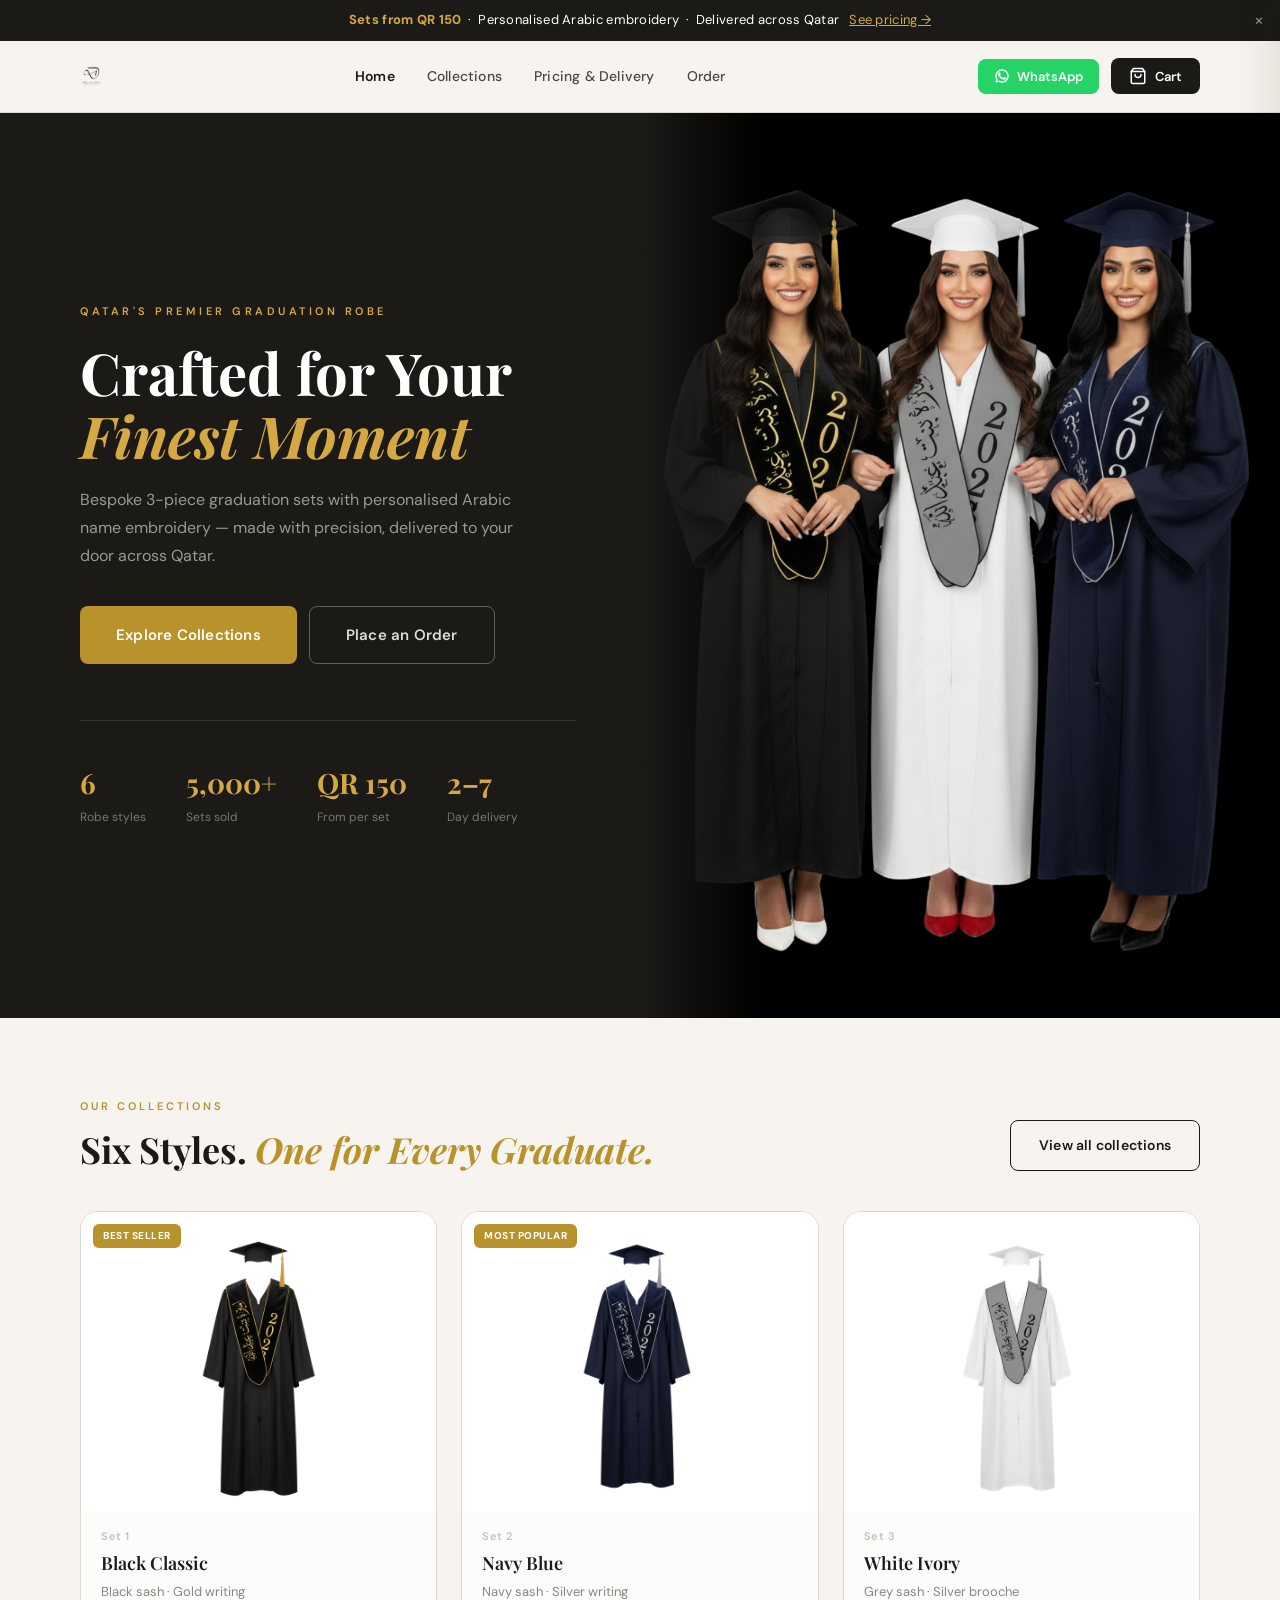
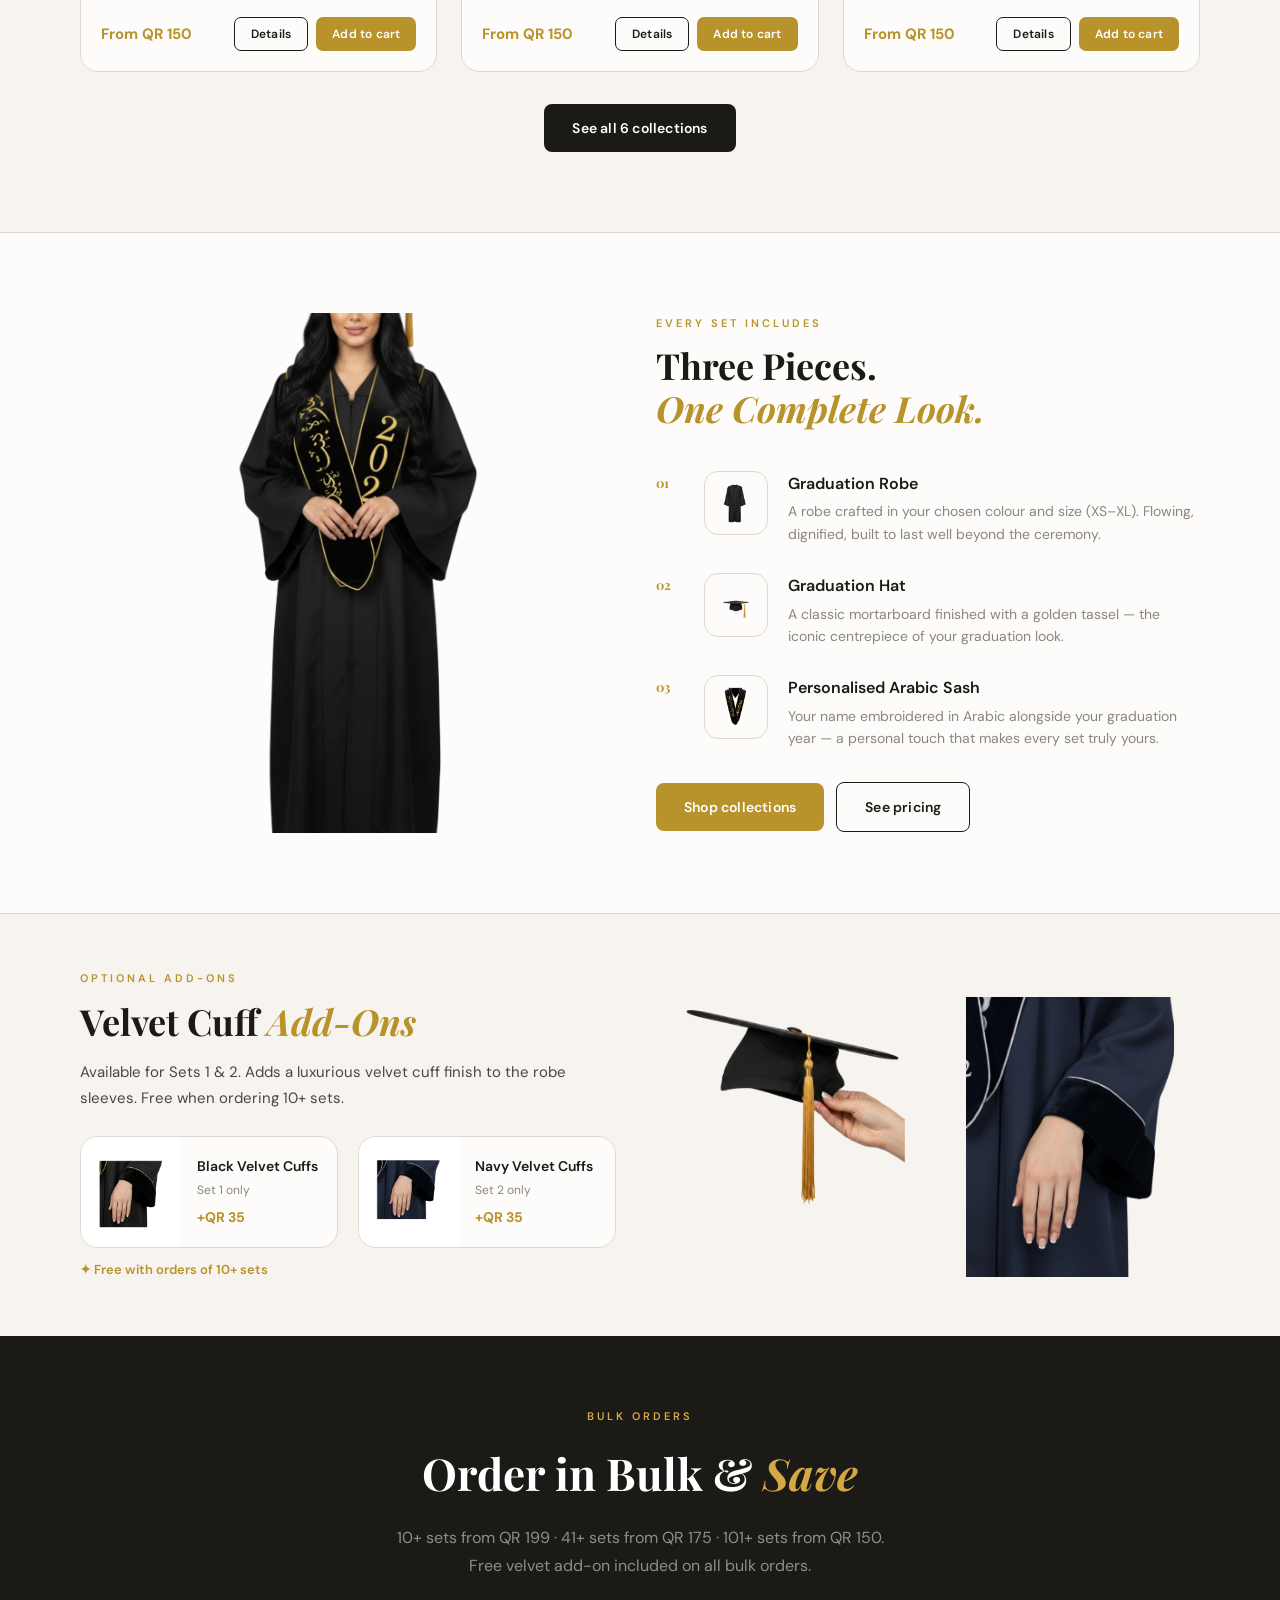
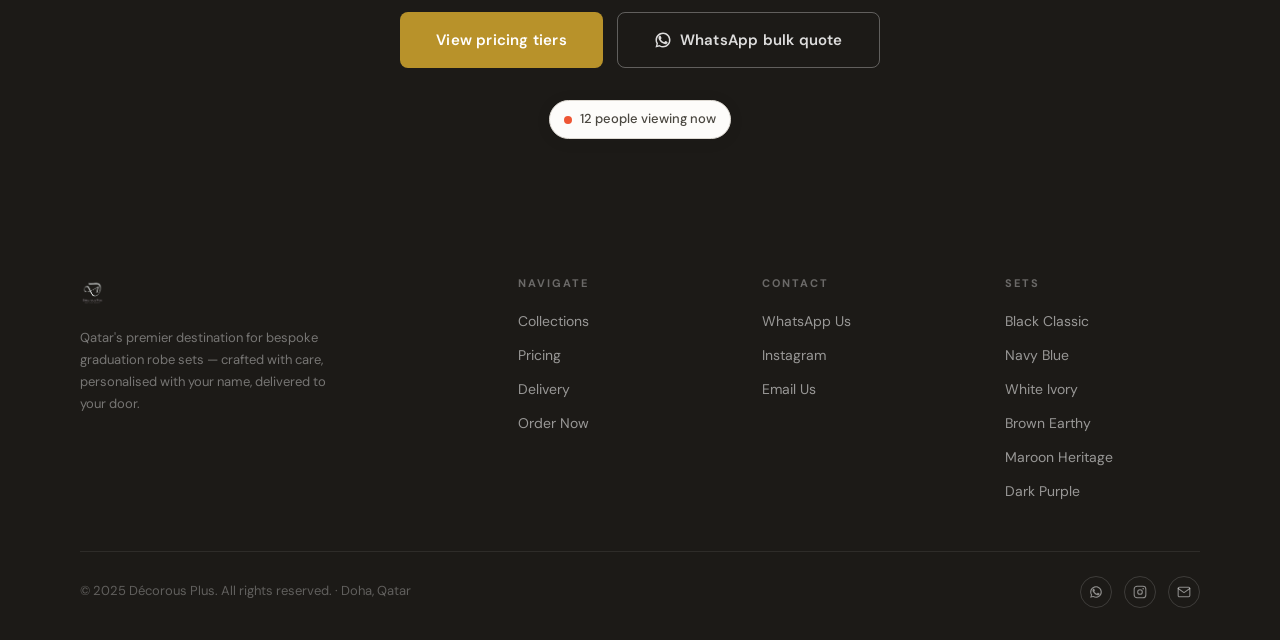
==== commit 7c559934: "Add files via upload" ====
--- a/index.html
+++ b/index.html
@@ -1,348 +1,424 @@
 <!DOCTYPE html>
 <html lang="en">
 <head>
-  <meta charset="UTF-8">
-  <meta name="viewport" content="width=device-width, initial-scale=1.0, viewport-fit=cover">
-  <meta name="description" content="Décorous Plus — Qatar's premier destination for bespoke graduation robe sets. Quality, Luxury, Exclusivity.">
-  <meta name="keywords" content="graduation robe Qatar, graduation set, grad robe Doha, Décorous Plus">
-  <meta property="og:title" content="Décorous Plus — Graduation Robe Sets">
-  <meta property="og:description" content="Bespoke graduation robe sets with personalised Arabic name embroidery, delivered in Qatar.">
-  <meta property="og:image" content="assets/images/product-set-black.png">
-  <title>Décorous Plus — Quality · Luxury · Exclusivity</title>
-  <link rel="icon" type="image/png" href="assets/images/logo.png">
-  <link href="https://fonts.googleapis.com/css2?family=Cormorant+Garamond:ital,wght@0,300;0,400;0,500;0,600;1,300;1,400&family=Montserrat:wght@300;400;500;600&display=swap" rel="stylesheet">
-  <link rel="stylesheet" href="assets/css/styles.css">
+<meta charset="UTF-8">
+<meta name="viewport" content="width=device-width, initial-scale=1.0">
+<title>Décorous Plus — Qatar's Premier Graduation Robe Sets</title>
+<meta name="description" content="Bespoke graduation robe sets with personalised Arabic name embroidery. 6 styles, delivered across Qatar. From QR 150 per set.">
+<link rel="icon" type="image/png" href="assets/images/logo.png">
+<link rel="stylesheet" href="assets/css/styles.css">
+<link rel="stylesheet" href="assets/css/mobile.css">
 </head>
 <body>
 
-  <!-- ANNOUNCEMENT BAR -->
-  <div class="announce-bar" id="announceBar">
-    <div class="announce-inner">
-      <span class="announce-item">✦ Sets from <strong>QR 150</strong> · Personalised Arabic Embroidery · Delivered Across Qatar</span>
-    </div>
-    <button class="announce-close" id="announceClose" aria-label="Close">✕</button>
-  </div>
-
-  <!-- NAVIGATION -->
-  <nav id="nav">
-    <a href="index.html" class="nav-logo">
-      <img src="assets/images/logo.png" alt="Décorous Plus Logo">
-      <div class="nav-brand">
-        Décorous Plus
-        <span>Quality · Luxury · Exclusivity</span>
-      </div>
-    </a>
+<!-- Announcement -->
+<div class="ann-bar" id="annBar">
+  <strong>Sets from QR 150</strong> &nbsp;·&nbsp; Personalised Arabic embroidery &nbsp;·&nbsp; Delivered across Qatar
+  &nbsp;&nbsp;<a href="pricing.html">See pricing →</a>
+  <button class="ann-close" onclick="closeAnn()">×</button>
+</div>
+
+<!-- Nav -->
+<nav class="site-nav">
+  <div class="nav-inner">
+    <a href="index.html" class="nav-logo"><img src="assets/images/logo-with-text.png" alt="Décorous Plus"></a>
     <ul class="nav-links">
-      <li><a href="#products">Collections</a></li>
-      <li><a href="pricing.html">Pricing</a></li>
-      <li><a href="pricing.html#delivery">Delivery</a></li>
-      <li><a href="pricing.html#order">Order Now</a></li>
+      <li><a href="index.html" class="active">Home</a></li>
+      <li><a href="collections.html">Collections</a></li>
+      <li><a href="pricing.html">Pricing & Delivery</a></li>
+      <li><a href="order.html">Order</a></li>
     </ul>
-    <div class="nav-actions">
-      <span class="nav-price-pill">As little as 150 QAR</span>
-      <a href="pricing.html#order" class="nav-cta">Order Now</a>
-      <button class="cart-icon-btn" id="cartIcon" aria-label="Open cart">
-        <svg width="16" height="16" viewBox="0 0 24 24" fill="none" stroke="currentColor" stroke-width="2" stroke-linecap="round" stroke-linejoin="round"><circle cx="9" cy="21" r="1"/><circle cx="20" cy="21" r="1"/><path d="M1 1h4l2.68 13.39a2 2 0 0 0 2 1.61h9.72a2 2 0 0 0 2-1.61L23 6H6"/></svg>
-        <span class="cart-label">Cart</span>
-        <span id="cartCount" class="cart-count empty">0</span>
+    <div class="nav-right">
+      <button class="nav-wa-btn" onclick="window.open('https://wa.me/97450393653','_blank')">
+        <svg viewBox="0 0 24 24" fill="currentColor"><path d="M17.472 14.382c-.297-.149-1.758-.867-2.03-.967-.273-.099-.471-.148-.67.15-.197.297-.767.966-.94 1.164-.173.199-.347.223-.644.075-.297-.15-1.255-.463-2.39-1.475-.883-.788-1.48-1.761-1.653-2.059-.173-.297-.018-.458.13-.606.134-.133.298-.347.446-.52.149-.174.198-.298.298-.497.099-.198.05-.371-.025-.52-.075-.149-.669-1.612-.916-2.207-.242-.579-.487-.5-.669-.51-.173-.008-.371-.01-.57-.01-.198 0-.52.074-.792.372-.272.297-1.04 1.016-1.04 2.479 0 1.462 1.065 2.875 1.213 3.074.149.198 2.096 3.2 5.077 4.487.709.306 1.262.489 1.694.625.712.227 1.36.195 1.871.118.571-.085 1.758-.719 2.006-1.413.248-.694.248-1.289.173-1.413-.074-.124-.272-.198-.57-.347z"/><path d="M12 2C6.477 2 2 6.477 2 12c0 1.821.487 3.53 1.338 5L2 22l5.1-1.32A9.953 9.953 0 0012 22c5.523 0 10-4.477 10-10S17.523 2 12 2zm0 18a8 8 0 01-4.083-1.12l-.29-.174-3.027.783.804-2.946-.19-.302A8 8 0 1112 20z"/></svg>
+        WhatsApp
       </button>
-      <button class="mnu-btn" id="mnuBtn" aria-label="Open menu" aria-expanded="false">
-        <span></span><span></span><span></span>
+      <button class="nav-cart-btn" onclick="openCart()">
+        <svg width="18" height="18" viewBox="0 0 24 24" fill="none" stroke="currentColor" stroke-width="2" stroke-linecap="round" stroke-linejoin="round"><path d="M6 2L3 6v14a2 2 0 002 2h14a2 2 0 002-2V6l-3-4z"/><line x1="3" y1="6" x2="21" y2="6"/><path d="M16 10a4 4 0 01-8 0"/></svg>
+        Cart
+        <div class="nav-cart-badge cart-count" style="display:none;">0</div>
       </button>
     </div>
-  </nav>
-
-  <!-- Mobile drawer -->
-  <div id="mnu" class="mnu" aria-hidden="true">
-    <div class="mnu-backdrop" id="mnuBackdrop"></div>
-    <div class="mnu-sheet">
-      <div class="mnu-links">
-        <a href="#products" class="mnu-link">Collections</a>
-        <a href="pricing.html" class="mnu-link">Pricing</a>
-        <a href="pricing.html#delivery" class="mnu-link">Delivery</a>
-        <a href="pricing.html#order" class="mnu-link mnu-link-cta">Order Now</a>
-      </div>
-      <a href="https://wa.me/97450393653" target="_blank" rel="noopener" class="mnu-wa">
-        <svg viewBox="0 0 24 24" width="15" height="15" fill="currentColor"><path d="M20.52 3.48A11.82 11.82 0 0 0 12.02 0C5.42 0 .06 5.36.06 11.97c0 2.11.55 4.17 1.6 5.99L0 24l6.19-1.62a11.95 11.95 0 0 0 5.82 1.48h.01c6.6 0 11.96-5.36 11.96-11.97 0-3.2-1.24-6.2-3.46-8.41ZM12.02 21.8h-.01a9.81 9.81 0 0 1-5-1.37l-.36-.21-3.67.96.98-3.58-.23-.37a9.8 9.8 0 0 1-1.5-5.26c0-5.43 4.42-9.85 9.86-9.85a9.8 9.8 0 0 1 9.84 9.87c0 5.43-4.42 9.81-9.91 9.81Zm5.69-7.34c-.31-.16-1.84-.9-2.12-1-.29-.1-.49-.16-.7.16-.2.31-.8 1-.98 1.2-.18.2-.36.23-.67.08a8.46 8.46 0 0 1-2.5-1.54 9.22 9.22 0 0 1-1.72-2.13c-.18-.31-.02-.47.14-.62.15-.14.31-.36.47-.54.16-.18.21-.31.31-.52.1-.21.05-.39-.02-.55-.08-.16-.7-1.68-.96-2.3-.25-.6-.5-.52-.7-.53H8.5a1.36 1.36 0 0 0-.99.47c-.34.37-1.28 1.24-1.28 3.03 0 1.79 1.31 3.51 1.49 3.75.18.25 2.56 3.9 6.2 5.48.87.38 1.54.6 2.07.77.87.28 1.66.24 2.29.14.7-.1 2.16-.88 2.46-1.72.3-.84.3-1.56.21-1.72-.09-.15-.29-.24-.6-.39Z"/></svg>
-        WhatsApp Us
-      </a>
-    </div>
-  </div>
-
-
-  <!-- Cart Sidebar -->
-  <div id="cartSidebar" class="cart-sidebar">
-    <div class="cart-header">
-      <h3>Your Cart</h3>
-      <button id="closeCart" aria-label="Close cart">&times;</button>
-    </div>
-    <div id="cartItems" class="cart-items"></div>
-    <div class="cart-summary" id="cartSummary">
-      <div class="cart-delivery-row">
-        <label for="deliveryLocation">Delivery to:</label>
-        <select id="deliveryLocation">
-          <option value="15">Doha City Centre (+15 QAR)</option>
-          <option value="20">Al Sadd / West Bay (+20 QAR)</option>
-          <option value="25">Al Rayyan (+25 QAR)</option>
-          <option value="30">Al Wakra (+30 QAR)</option>
-          <option value="35">Al Khor / North Qatar (+35 QAR)</option>
-          <option value="0">Pickup — Free</option>
-        </select>
-      </div>
-      <div class="cart-lines">
-        <div class="cart-line"><span>Subtotal</span><span id="cartSubtotal">0 QAR</span></div>
-        <div class="cart-line cart-line-saving" id="addonSavingRow" style="display:none">
-          <span>🎉 Velvet addon (free 10+)</span><span id="addonSaving">–0 QAR</span>
-        </div>
-        <div class="cart-line"><span id="deliveryLabel">Delivery</span><span id="cartDelivery">15 QAR</span></div>
-        <div class="cart-line cart-line-total"><span>Total</span><span id="cartTotal">0 QAR</span></div>
-      </div>
-    </div>
-    <button id="checkoutBtn" class="checkout-btn">Proceed to Checkout</button>
-    <p class="cart-wa-note">We'll confirm via WhatsApp within 24 hours</p>
-  </div>
-  <div id="cartOverlay" class="cart-overlay"></div>
-
-  <!-- Checkout Modal -->
-  <div id="checkoutModal" class="modal-overlay" style="display:none">
-    <div class="modal-box">
-      <div class="modal-icon">✓</div>
-      <h3 class="modal-title">Order Ready</h3>
-      <p style="font-size:11px;color:var(--text-mid);margin-bottom:14px;letter-spacing:0.06em">Review your order below, then send it to us on WhatsApp.</p>
-      <div class="modal-body" id="modalBody"></div>
-      <a id="modalWaBtn" href="#" target="_blank" rel="noopener" class="modal-wa-btn">
-        <svg viewBox="0 0 24 24" width="16" height="16" fill="currentColor"><path d="M20.52 3.48A11.82 11.82 0 0 0 12.02 0C5.42 0 .06 5.36.06 11.97c0 2.11.55 4.17 1.6 5.99L0 24l6.19-1.62a11.95 11.95 0 0 0 5.82 1.48h.01c6.6 0 11.96-5.36 11.96-11.97 0-3.2-1.24-6.2-3.46-8.41Z"/></svg>
-        Send Order on WhatsApp
-      </a>
-      <button class="modal-close-btn" id="modalCloseBtn">Cancel</button>
-    </div>
-  </div>
-
-  <!-- HERO -->
-  <section class="hero" id="hero">
-    <div class="hero-content">
-      <p class="hero-eyebrow">Graduation Robe Sets — Qatar's Premier</p>
-      <h1 class="hero-title">Crafted for Your<br><em>Finest Moment</em></h1>
-      <p class="hero-subtitle">Bespoke graduation robe sets with personalised Arabic name embroidery — made with precision and delivered to your door in Qatar.</p>
-      <div class="hero-ctas"><a href="#products" class="btn-primary">Explore Collections</a><a href="pricing.html#order" class="btn-outline">Place an Order</a></div>
-      <div class="hero-stats"><div><div class="hero-stat-num">6</div><div class="hero-stat-label">Robe Styles</div></div><div><div class="hero-stat-num">5000+</div><div class="hero-stat-label">Sets Sold</div></div></div>
-    </div>
-    <div class="hero-image"><img src="assets/images/hero-model.png" alt="Graduate wearing Décorous Plus robe"><div class="hero-image-overlay"><p class="hero-image-text">"Your name, your year, your legacy."</p></div></div>
-  </section>
-
-  <!-- WHAT'S INCLUDED -->
-  <section class="included-bg" id="included">
-    <div class="container">
-      <div class="section-header fade-up">
-        <p class="section-eyebrow">Every Set Includes</p>
-        <h2 class="section-title">Three Pieces.<br><em>One Complete Look.</em></h2>
-        <span class="section-line"></span>
-      </div>
-      <div class="included-slideshow-wrap">
-        <div class="included-grid" id="included-grid">
-          <div class="included-card fade-up">
-            <div class="included-num">01</div>
-            <img src="assets/images/robe-standalone.png" alt="Graduation Robe" class="included-icon">
-            <h3 class="included-title">Graduation Robe</h3>
-            <p class="included-desc">A robe crafted in your chosen colour and size, tailored to XS–XL. Flowing, dignified, built to last well beyond the ceremony.</p>
-          </div>
-          <div class="included-card fade-up" style="transition-delay:0.1s">
-            <div class="included-num">02</div>
-            <img src="assets/images/hat-gold.png" alt="Graduation Hat" class="included-icon">
-            <h3 class="included-title">Graduation Hat</h3>
-            <p class="included-desc">A classic mortarboard finished with a golden tassel — the iconic centrepiece of your graduation look.</p>
-          </div>
-          <div class="included-card fade-up" style="transition-delay:0.2s">
-            <div class="included-num">03</div>
-            <img src="assets/images/sash-black-gold.png" alt="Personalised Sash" class="included-icon">
-            <h3 class="included-title">Personalised Sash</h3>
-            <p class="included-desc">Your name embroidered in Arabic, alongside your graduation year — a personal touch that makes every set truly yours.</p>
-          </div>
-        </div>
-        <div class="included-nav" id="included-nav" style="display:none;">
-          <button class="included-arrow" id="slide-prev" aria-label="Previous">&#8592;</button>
-          <div class="included-dots" id="included-dots">
-            <button class="included-dot active" data-slide="0"></button>
-            <button class="included-dot" data-slide="1"></button>
-            <button class="included-dot" data-slide="2"></button>
-          </div>
-          <button class="included-arrow" id="slide-next" aria-label="Next">&#8594;</button>
-        </div>
-      </div>
-    </div>
-  </section>
-
-
-  <!-- ORDERED TODAY STAT BAND -->
-  <div class="ordered-today-band">
-    <span class="otb-num" id="orderedTodayNum">—</span>
-    <span class="otb-label">ordered today</span>
-  </div>
-
-  <!-- COLLECTIONS -->
-  <section class="products-bg" id="products">
-    <div class="container">
-      <div class="section-header fade-up"><p class="section-eyebrow">Our Collections</p><h2 class="section-title">Six Styles.<br><em>One for Every Graduate.</em></h2><span class="section-line"></span></div>
-      <div class="products-grid">
-
-        <!-- Black Classic -->
-        <div class="product-card robe-card fade-up" data-robe="set1">
-          <div class="product-img-wrap robe-img-wrap">
-            <img src="assets/images/product-set-black.png" alt="Black Classic Robe Set">
-            <div class="robe-hover-cta"><span>View Details &amp; Size Chart</span></div>
-          </div>
-          <div class="product-info robe-card-info">
-            <span class="product-badge product-badge-popular">Most Popular</span>
-            <h3 class="product-name">Black Classic Set</h3>
-            <div class="product-colors"><div class="color-dot" style="background:#111111;border:1px solid #555;"></div><div class="color-dot" style="background:#c9a84c;"></div></div>
-            <p class="product-price">From <strong>150 QAR</strong> · Gold sash &amp; writing</p>
-            <div class="robe-card-btns">
-              <button class="btn-robe-detail" data-robe="set1">Details &amp; Size Chart</button>
-              <button class="btn-add-cart" data-set="set1" data-name="Black Classic Set" data-price="329">Add to Cart</button>
-            </div>
-          </div>
-        </div>
-
-        <!-- Navy Blue -->
-        <div class="product-card robe-card fade-up" style="transition-delay:0.07s" data-robe="set2">
-          <div class="product-img-wrap robe-img-wrap">
-            <img src="assets/images/product-set-navy.png" alt="Navy Blue Robe Set">
-            <div class="robe-hover-cta"><span>View Details &amp; Size Chart</span></div>
-          </div>
-          <div class="product-info robe-card-info">
-            <span class="product-badge product-badge-navy">Most Popular</span>
-            <h3 class="product-name">Navy Blue Set</h3>
-            <div class="product-colors"><div class="color-dot" style="background:#1a2a4a;border:1px solid #555;"></div><div class="color-dot" style="background:#c0c0c0;"></div></div>
-            <p class="product-price">From <strong>150 QAR</strong> · Navy sash &amp; silver writing</p>
-            <div class="robe-card-btns">
-              <button class="btn-robe-detail" data-robe="set2">Details &amp; Size Chart</button>
-              <button class="btn-add-cart" data-set="set2" data-name="Navy Blue Set" data-price="329">Add to Cart</button>
-            </div>
-          </div>
-        </div>
-
-        <!-- White Ivory -->
-        <div class="product-card robe-card fade-up" style="transition-delay:0.14s" data-robe="set3">
-          <div class="product-img-wrap robe-img-wrap">
-            <img src="assets/images/product-set-white.png" alt="White Ivory Robe Set">
-            <div class="robe-hover-cta"><span>View Details &amp; Size Chart</span></div>
-          </div>
-          <div class="product-info robe-card-info">
-            <h3 class="product-name">White Ivory Set</h3>
-            <div class="product-colors"><div class="color-dot" style="background:#f0f0f0;border:1px solid #ccc;"></div><div class="color-dot" style="background:#8a8a8a;"></div><div class="color-dot" style="background:#c0c0c0;"></div></div>
-            <p class="product-price">From <strong>150 QAR</strong> · Grey sash, silver brooche</p>
-            <div class="robe-card-btns">
-              <button class="btn-robe-detail" data-robe="set3">Details &amp; Size Chart</button>
-              <button class="btn-add-cart" data-set="set3" data-name="White Ivory Set" data-price="329">Add to Cart</button>
-            </div>
-          </div>
-        </div>
-
-        <!-- Brown Earthy -->
-        <div class="product-card robe-card fade-up" style="transition-delay:0.0s" data-robe="set4">
-          <div class="product-img-wrap robe-img-wrap">
-            <img src="assets/images/product-set-brown.png" alt="Brown Earthy Robe Set">
-            <div class="robe-hover-cta"><span>View Details &amp; Size Chart</span></div>
-          </div>
-          <div class="product-info robe-card-info">
-            <h3 class="product-name">Brown Earthy Set</h3>
-            <div class="product-colors"><div class="color-dot" style="background:#6b4c2a;"></div><div class="color-dot" style="background:#f0f0f0;border:1px solid #ccc;"></div><div class="color-dot" style="background:#111111;border:1px solid #555;"></div></div>
-            <p class="product-price">From <strong>150 QAR</strong> · White sash, black writing</p>
-            <div class="robe-card-btns">
-              <button class="btn-robe-detail" data-robe="set4">Details &amp; Size Chart</button>
-              <button class="btn-add-cart" data-set="set4" data-name="Brown Earthy Set" data-price="329">Add to Cart</button>
-            </div>
-          </div>
-        </div>
-
-        <!-- Maroon Heritage -->
-        <div class="product-card robe-card fade-up" style="transition-delay:0.07s" data-robe="set5">
-          <div class="product-img-wrap robe-img-wrap">
-            <img src="assets/images/product-set-maroon.png" alt="Maroon Heritage Robe Set">
-            <div class="robe-hover-cta"><span>View Details &amp; Size Chart</span></div>
-          </div>
-          <div class="product-info robe-card-info">
-            <h3 class="product-name">Maroon Heritage Set</h3>
-            <div class="product-colors"><div class="color-dot" style="background:#7a1e2e;"></div><div class="color-dot" style="background:#f0f0f0;border:1px solid #ccc;"></div></div>
-            <p class="product-price">From <strong>150 QAR</strong> · White sash, black writing</p>
-            <div class="robe-card-btns">
-              <button class="btn-robe-detail" data-robe="set5">Details &amp; Size Chart</button>
-              <button class="btn-add-cart" data-set="set5" data-name="Maroon Heritage Set" data-price="329">Add to Cart</button>
-            </div>
-          </div>
-        </div>
-
-        <!-- Dark Purple -->
-        <div class="product-card robe-card fade-up" style="transition-delay:0.14s" data-robe="set6">
-          <div class="product-img-wrap robe-img-wrap">
-            <img src="assets/images/product-set-purple.png" alt="Dark Purple Robe Set">
-            <div class="robe-hover-cta"><span>View Details &amp; Size Chart</span></div>
-          </div>
-          <div class="product-info robe-card-info">
-            <h3 class="product-name">Dark Purple Set</h3>
-            <div class="product-colors"><div class="color-dot" style="background:#3b1f5e;"></div><div class="color-dot" style="background:#111111;border:1px solid #555;"></div><div class="color-dot" style="background:#f0f0f0;border:1px solid #ccc;"></div></div>
-            <p class="product-price">From <strong>150 QAR</strong> · Black sash, white writing</p>
-            <div class="robe-card-btns">
-              <button class="btn-robe-detail" data-robe="set6">Details &amp; Size Chart</button>
-              <button class="btn-add-cart" data-set="set6" data-name="Dark Purple Set" data-price="329">Add to Cart</button>
-            </div>
-          </div>
-        </div>
-
-      </div>
-      <div style="text-align:center;margin-top:56px;" class="fade-up">
-        <a href="pricing.html#order" class="btn-primary">Place Your Order</a>
-      </div>
-    </div>
-  </section>
-
-  <!-- ROBE DETAIL MODAL (shared, used by both homepage + robes page) -->
-  <div class="robe-modal-overlay" id="robeModal" aria-hidden="true">
-    <div class="robe-modal-box" id="robeModalBox">
-      <button class="robe-modal-close" id="robeModalClose" aria-label="Close">✕</button>
-      <div class="robe-modal-inner" id="robeModalInner"></div>
-    </div>
-  </div>
-
-  <!-- FOOTER -->
-  <footer>
-    <div class="footer-inner">
-      <div><div class="footer-brand">Décorous Plus</div><div class="footer-tagline">Quality · Luxury · Exclusivity</div><p class="footer-desc">Qatar's premier destination for bespoke graduation robe sets — crafted with care, personalised with your name, delivered to your door.</p></div>
-      <div><div class="footer-heading">Navigate</div><ul class="footer-links"><li><a href="#products">Collections</a></li><li><a href="pricing.html">Pricing</a></li><li><a href="pricing.html#delivery">Delivery</a></li><li><a href="pricing.html#order">Order Now</a></li></ul></div>
-      <div><div class="footer-heading">Contact</div><ul class="footer-links"><li><a href="https://wa.me/97450393653" target="_blank" rel="noopener">WhatsApp Us</a></li><li><a href="https://instagram.com/decorousplus" target="_blank" rel="noopener">Instagram</a></li><li><a href="mailto:hello@decorousplus.qa">Email Us</a></li></ul></div>
-    </div>
-    <div class="footer-bottom"><span>© 2025 <span class="footer-gold">Décorous Plus</span>. All rights reserved.</span><span>Doha, Qatar</span></div>
-  </footer>
-
-  
-  <!-- BULK POPUP -->
-  <div id="bulkPopup" class="modal-overlay" style="display:none">
-    <div class="modal-box" style="max-width:340px;text-align:center;">
-      <button class="modal-x" id="bulkPopupClose" style="position:absolute;top:14px;right:14px;background:none;border:none;font-size:18px;cursor:pointer;color:var(--text-mid)">✕</button>
-      <div style="font-size:28px;margin-bottom:10px">🎓</div>
-      <h3 style="font-family:var(--serif);font-size:1.3rem;margin-bottom:8px;color:var(--text-dark)">Order in Bulk &amp; Save</h3>
-      <p style="font-size:13px;color:var(--text-mid);margin-bottom:18px;line-height:1.6">Order from us in bulk and pay as little as <strong style="color:var(--text-dark)">150 QAR ONLY</strong> per set — perfect for graduation groups.</p>
-      <a href="https://wa.me/97450393653?text=Hi%20D%C3%A9corous%20Plus%20%E2%80%94%20I%27d%20like%20a%20bulk%20quote." target="_blank" rel="noopener" class="modal-wa-btn" style="display:flex;align-items:center;justify-content:center;gap:8px;font-size:14px">
-        <svg viewBox="0 0 24 24" width="18" height="18" fill="currentColor"><path d="M20.52 3.48A11.82 11.82 0 0 0 12.02 0C5.42 0 .06 5.36.06 11.97c0 2.11.55 4.17 1.6 5.99L0 24l6.19-1.62a11.95 11.95 0 0 0 5.82 1.48h.01c6.6 0 11.96-5.36 11.96-11.97 0-3.2-1.24-6.2-3.46-8.41Z"/></svg>
-        Enquire About Bulk Pricing
-      </a>
-    </div>
-  </div>
-
-  <!-- FLOATING BULK WHATSAPP BUBBLE -->
-  <a href="https://wa.me/97450393653?text=Hi%20D%C3%A9corous%20Plus%20%E2%80%94%20I%27d%20like%20a%20bulk%20quote." target="_blank" rel="noopener" id="bulkFloatBtn" class="bulk-float-btn" title="Order bulk, low as 150 QAR">
-    <svg viewBox="0 0 24 24" width="24" height="24" fill="currentColor"><path d="M20.52 3.48A11.82 11.82 0 0 0 12.02 0C5.42 0 .06 5.36.06 11.97c0 2.11.55 4.17 1.6 5.99L0 24l6.19-1.62a11.95 11.95 0 0 0 5.82 1.48h.01c6.6 0 11.96-5.36 11.96-11.97 0-3.2-1.24-6.2-3.46-8.41ZM12.02 21.8h-.01a9.81 9.81 0 0 1-5-1.37l-.36-.21-3.67.96.98-3.58-.23-.37a9.8 9.8 0 0 1-1.5-5.26c0-5.43 4.42-9.85 9.86-9.85a9.8 9.8 0 0 1 9.84 9.87c0 5.43-4.42 9.81-9.91 9.81Zm5.69-7.34c-.31-.16-1.84-.9-2.12-1-.29-.1-.49-.16-.7.16-.2.31-.8 1-.98 1.2-.18.2-.36.23-.67.08a8.46 8.46 0 0 1-2.5-1.54 9.22 9.22 0 0 1-1.72-2.13c-.18-.31-.02-.47.14-.62.15-.14.31-.36.47-.54.16-.18.21-.31.31-.52.1-.21.05-.39-.02-.55-.08-.16-.7-1.68-.96-2.3-.25-.6-.5-.52-.7-.53H8.5a1.36 1.36 0 0 0-.99.47c-.34.37-1.28 1.24-1.28 3.03 0 1.79 1.31 3.51 1.49 3.75.18.25 2.56 3.9 6.2 5.48.87.38 1.54.6 2.07.77.87.28 1.66.24 2.29.14.7-.1 2.16-.88 2.46-1.72.3-.84.3-1.56.21-1.72-.09-.15-.29-.24-.6-.39Z"/></svg>
-    <span class="bulk-float-label">Order bulk · from 150 QAR</span>
-  </a>
-
-  <div id="toast" class="toast"></div>
-
-
-  <!-- ── "Viewing now" social proof widget ── -->
-  <div class="viewing-now" id="viewingNow">
-    <span class="viewing-dot"></span>
-    <span><strong id="viewingCount">12</strong> people viewing now</span>
-  </div>
-  <script src="assets/js/main.js"></script>
+  </div>
+</nav>
+
+<!-- Hero -->
+<section class="hero-section">
+  <div class="hero-content-col">
+    <div class="hero-tagline">Qatar's Premier Graduation Robe</div>
+    <h1 class="hero-h1">Crafted for Your<br><em>Finest Moment</em></h1>
+    <p class="hero-sub">Bespoke 3-piece graduation sets with personalised Arabic name embroidery — made with precision, delivered to your door across Qatar.</p>
+    <div class="hero-btns">
+      <a href="collections.html" class="btn btn-gold btn-lg">Explore Collections</a>
+      <a href="order.html" class="btn btn-ghost btn-lg">Place an Order</a>
+    </div>
+    <div class="hero-stats">
+      <div>
+        <div class="hero-stat-num">6</div>
+        <div class="hero-stat-lbl">Robe styles</div>
+      </div>
+      <div>
+        <div class="hero-stat-num">5,000+</div>
+        <div class="hero-stat-lbl">Sets sold</div>
+      </div>
+      <div>
+        <div class="hero-stat-num">QR 150</div>
+        <div class="hero-stat-lbl">From per set</div>
+      </div>
+      <div>
+        <div class="hero-stat-num">2–7</div>
+        <div class="hero-stat-lbl">Day delivery</div>
+      </div>
+    </div>
+  </div>
+  <div class="hero-img-col">
+    <div class="hero-img-gradient"></div>
+    <img src="assets/images/hero-model.png" alt="Graduate wearing Décorous Plus robe set">
+  </div>
+</section>
+
+<!-- Collections Preview -->
+<section class="section">
+  <div class="container">
+    <div style="display:flex;align-items:flex-end;justify-content:space-between;margin-bottom:40px;">
+      <div>
+        <div class="eyebrow">Our Collections</div>
+        <h2 class="section-title">Six Styles. <em>One for Every Graduate.</em></h2>
+      </div>
+      <a href="collections.html" class="btn btn-outline">View all collections</a>
+    </div>
+    <div class="products-grid">
+      <div class="product-card">
+        <div class="product-card-img-wrap">
+          <div class="product-badge">Best Seller</div>
+          <img src="assets/images/product-set-black.png" class="product-card-img" alt="Black Classic Set">
+        </div>
+        <div class="product-card-body">
+          <div class="product-card-set">Set 1</div>
+          <div class="product-card-name">Black Classic</div>
+          <div class="product-card-sash">Black sash · Gold writing</div>
+          <div class="product-card-footer">
+            <div class="product-card-price">From QR 150</div>
+            <div class="product-card-cta">
+              <button class="btn btn-outline btn-sm" onclick="openProductModal(1)">Details</button>
+              <button class="btn btn-gold btn-sm" onclick="openProductModal(1)">Add to cart</button>
+            </div>
+          </div>
+        </div>
+      </div>
+      <div class="product-card">
+        <div class="product-card-img-wrap">
+          <div class="product-badge">Most Popular</div>
+          <img src="assets/images/product-set-navy.png" class="product-card-img" alt="Navy Blue Set">
+        </div>
+        <div class="product-card-body">
+          <div class="product-card-set">Set 2</div>
+          <div class="product-card-name">Navy Blue</div>
+          <div class="product-card-sash">Navy sash · Silver writing</div>
+          <div class="product-card-footer">
+            <div class="product-card-price">From QR 150</div>
+            <div class="product-card-cta">
+              <button class="btn btn-outline btn-sm" onclick="openProductModal(2)">Details</button>
+              <button class="btn btn-gold btn-sm" onclick="openProductModal(2)">Add to cart</button>
+            </div>
+          </div>
+        </div>
+      </div>
+      <div class="product-card">
+        <div class="product-card-img-wrap">
+          <img src="assets/images/product-set-white.png" class="product-card-img" alt="White Ivory Set">
+        </div>
+        <div class="product-card-body">
+          <div class="product-card-set">Set 3</div>
+          <div class="product-card-name">White Ivory</div>
+          <div class="product-card-sash">Grey sash · Silver brooche</div>
+          <div class="product-card-footer">
+            <div class="product-card-price">From QR 150</div>
+            <div class="product-card-cta">
+              <button class="btn btn-outline btn-sm" onclick="openProductModal(3)">Details</button>
+              <button class="btn btn-gold btn-sm" onclick="openProductModal(3)">Add to cart</button>
+            </div>
+          </div>
+        </div>
+      </div>
+    </div>
+    <div style="text-align:center;margin-top:32px;">
+      <a href="collections.html" class="btn btn-ink">See all 6 collections</a>
+    </div>
+  </div>
+</section>
+
+<!-- Includes -->
+<section class="section" style="background:var(--white);border-top:1px solid var(--border);border-bottom:1px solid var(--border);">
+  <div class="container">
+    <div class="includes-grid">
+      <div class="includes-image-col">
+        <img src="assets/images/set1-1.webp" alt="Graduation set">
+      </div>
+      <div>
+        <div class="eyebrow">Every Set Includes</div>
+        <h2 class="section-title mb-40">Three Pieces.<br><em>One Complete Look.</em></h2>
+        <div class="includes-items">
+          <div class="include-item">
+            <div class="include-num">01</div>
+            <div class="include-icon-wrap"><img src="assets/images/robe-standalone.png" alt="Robe"></div>
+            <div>
+              <div class="include-title">Graduation Robe</div>
+              <div class="include-desc">A robe crafted in your chosen colour and size (XS–XL). Flowing, dignified, built to last well beyond the ceremony.</div>
+            </div>
+          </div>
+          <div class="include-item">
+            <div class="include-num">02</div>
+            <div class="include-icon-wrap"><img src="assets/images/hat-gold.png" alt="Hat"></div>
+            <div>
+              <div class="include-title">Graduation Hat</div>
+              <div class="include-desc">A classic mortarboard finished with a golden tassel — the iconic centrepiece of your graduation look.</div>
+            </div>
+          </div>
+          <div class="include-item">
+            <div class="include-num">03</div>
+            <div class="include-icon-wrap"><img src="assets/images/sash-black-gold.png" alt="Sash"></div>
+            <div>
+              <div class="include-title">Personalised Arabic Sash</div>
+              <div class="include-desc">Your name embroidered in Arabic alongside your graduation year — a personal touch that makes every set truly yours.</div>
+            </div>
+          </div>
+        </div>
+        <div class="gap-row mt-32">
+          <a href="collections.html" class="btn btn-gold">Shop collections</a>
+          <a href="pricing.html" class="btn btn-outline">See pricing</a>
+        </div>
+      </div>
+    </div>
+  </div>
+</section>
+
+<!-- Velvet Add-ons -->
+<section class="section-sm">
+  <div class="container">
+    <div style="display:grid;grid-template-columns:1fr 1fr;gap:48px;align-items:center;">
+      <div>
+        <div class="eyebrow">Optional Add-Ons</div>
+        <h2 class="section-title mb-16">Velvet Cuff <em>Add-Ons</em></h2>
+        <p class="lead" style="font-size:15px;margin-bottom:24px;">Available for Sets 1 & 2. Adds a luxurious velvet cuff finish to the robe sleeves. Free when ordering 10+ sets.</p>
+        <div class="addon-grid">
+          <div class="addon-card">
+            <img src="assets/images/addon-velvet-black.png" class="addon-card-img" alt="Black Velvet">
+            <div class="addon-card-body">
+              <div class="addon-card-name">Black Velvet Cuffs</div>
+              <div class="addon-card-set">Set 1 only</div>
+              <div class="addon-card-price">+QR 35</div>
+            </div>
+          </div>
+          <div class="addon-card">
+            <img src="assets/images/addon-velvet-navy.png" class="addon-card-img" alt="Navy Velvet">
+            <div class="addon-card-body">
+              <div class="addon-card-name">Navy Velvet Cuffs</div>
+              <div class="addon-card-set">Set 2 only</div>
+              <div class="addon-card-price">+QR 35</div>
+            </div>
+          </div>
+        </div>
+        <p style="font-size:13px;color:var(--gold);font-weight:600;margin-top:12px;">✦ Free with orders of 10+ sets</p>
+      </div>
+      <div style="display:grid;grid-template-columns:1fr 1fr;gap:16px;">
+        <img src="assets/images/set1-3.webp" alt="Velvet cuffs" style="border-radius:16px;width:100%;height:280px;object-fit:cover;">
+        <img src="assets/images/set2-4.webp" alt="Navy velvet cuffs" style="border-radius:16px;width:100%;height:280px;object-fit:cover;margin-top:24px;">
+      </div>
+    </div>
+  </div>
+</section>
+
+<!-- Bulk Banner -->
+<section class="banner-dark">
+  <div class="container text-center">
+    <div class="eyebrow" style="color:var(--gold-l);">Bulk Orders</div>
+    <h2 style="font-family:'Playfair Display',serif;font-size:44px;color:#fff;font-weight:700;margin-bottom:16px;">Order in Bulk &amp; <em style="color:var(--gold-l);font-style:italic;">Save</em></h2>
+    <p style="font-size:16px;color:rgba(255,255,255,0.5);max-width:520px;margin:0 auto 32px;line-height:1.75;">10+ sets from QR 199 · 41+ sets from QR 175 · 101+ sets from QR 150. Free velvet add-on included on all bulk orders.</p>
+    <div style="display:flex;gap:14px;justify-content:center;flex-wrap:wrap;">
+      <a href="pricing.html" class="btn btn-gold btn-lg">View pricing tiers</a>
+      <button class="btn btn-ghost btn-lg" onclick="window.open('https://wa.me/97450393653?text=Hi Décorous Plus — I\'d like a bulk quote.','_blank')">
+        <svg width="18" height="18" viewBox="0 0 24 24" fill="currentColor"><path d="M17.472 14.382c-.297-.149-1.758-.867-2.03-.967-.273-.099-.471-.148-.67.15-.197.297-.767.966-.94 1.164-.173.199-.347.223-.644.075-.297-.15-1.255-.463-2.39-1.475-.883-.788-1.48-1.761-1.653-2.059-.173-.297-.018-.458.13-.606.134-.133.298-.347.446-.52.149-.174.198-.298.298-.497.099-.198.05-.371-.025-.52-.075-.149-.669-1.612-.916-2.207-.242-.579-.487-.5-.669-.51-.173-.008-.371-.01-.57-.01-.198 0-.52.074-.792.372-.272.297-1.04 1.016-1.04 2.479 0 1.462 1.065 2.875 1.213 3.074.149.198 2.096 3.2 5.077 4.487.709.306 1.262.489 1.694.625.712.227 1.36.195 1.871.118.571-.085 1.758-.719 2.006-1.413.248-.694.248-1.289.173-1.413-.074-.124-.272-.198-.57-.347z"/><path d="M12 2C6.477 2 2 6.477 2 12c0 1.821.487 3.53 1.338 5L2 22l5.1-1.32A9.953 9.953 0 0012 22c5.523 0 10-4.477 10-10S17.523 2 12 2zm0 18a8 8 0 01-4.083-1.12l-.29-.174-3.027.783.804-2.946-.19-.302A8 8 0 1112 20z"/></svg>
+        WhatsApp bulk quote
+      </button>
+    </div>
+    <div style="display:flex;justify-content:center;margin-top:32px;">
+      <div class="viewing-widget">
+        <div class="viewing-dot"></div>
+        <div class="viewing-text"><span class="viewing-count">12</span> people viewing now</div>
+      </div>
+    </div>
+  </div>
+</section>
+
+<!-- Footer -->
+<footer class="site-footer">
+  <div class="container">
+    <div class="footer-grid">
+      <div>
+        <img src="assets/images/logo-with-text.png" class="footer-logo" alt="Décorous Plus">
+        <p class="footer-tagline">Qatar's premier destination for bespoke graduation robe sets — crafted with care, personalised with your name, delivered to your door.</p>
+      </div>
+      <div>
+        <div class="footer-col-title">Navigate</div>
+        <ul class="footer-links">
+          <li><a href="collections.html">Collections</a></li>
+          <li><a href="pricing.html">Pricing</a></li>
+          <li><a href="pricing.html#delivery">Delivery</a></li>
+          <li><a href="order.html">Order Now</a></li>
+        </ul>
+      </div>
+      <div>
+        <div class="footer-col-title">Contact</div>
+        <ul class="footer-links">
+          <li><a href="https://wa.me/97450393653">WhatsApp Us</a></li>
+          <li><a href="https://instagram.com/decorousplus">Instagram</a></li>
+          <li><a href="mailto:decorousmarketing@outlook.com">Email Us</a></li>
+        </ul>
+      </div>
+      <div>
+        <div class="footer-col-title">Sets</div>
+        <ul class="footer-links">
+          <li><a href="collections.html">Black Classic</a></li>
+          <li><a href="collections.html">Navy Blue</a></li>
+          <li><a href="collections.html">White Ivory</a></li>
+          <li><a href="collections.html">Brown Earthy</a></li>
+          <li><a href="collections.html">Maroon Heritage</a></li>
+          <li><a href="collections.html">Dark Purple</a></li>
+        </ul>
+      </div>
+    </div>
+    <div class="footer-bottom">
+      <div class="footer-copy">© 2025 Décorous Plus. All rights reserved. · Doha, Qatar</div>
+      <div class="footer-social">
+        <a href="https://wa.me/97450393653" title="WhatsApp">
+          <svg viewBox="0 0 24 24" fill="currentColor"><path d="M17.472 14.382c-.297-.149-1.758-.867-2.03-.967-.273-.099-.471-.148-.67.15-.197.297-.767.966-.94 1.164-.173.199-.347.223-.644.075-.297-.15-1.255-.463-2.39-1.475-.883-.788-1.48-1.761-1.653-2.059-.173-.297-.018-.458.13-.606.134-.133.298-.347.446-.52.149-.174.198-.298.298-.497.099-.198.05-.371-.025-.52-.075-.149-.669-1.612-.916-2.207-.242-.579-.487-.5-.669-.51-.173-.008-.371-.01-.57-.01-.198 0-.52.074-.792.372-.272.297-1.04 1.016-1.04 2.479 0 1.462 1.065 2.875 1.213 3.074.149.198 2.096 3.2 5.077 4.487.709.306 1.262.489 1.694.625.712.227 1.36.195 1.871.118.571-.085 1.758-.719 2.006-1.413.248-.694.248-1.289.173-1.413-.074-.124-.272-.198-.57-.347z"/><path d="M12 2C6.477 2 2 6.477 2 12c0 1.821.487 3.53 1.338 5L2 22l5.1-1.32A9.953 9.953 0 0012 22c5.523 0 10-4.477 10-10S17.523 2 12 2zm0 18a8 8 0 01-4.083-1.12l-.29-.174-3.027.783.804-2.946-.19-.302A8 8 0 1112 20z"/></svg>
+        </a>
+        <a href="https://instagram.com/decorousplus" title="Instagram">
+          <svg viewBox="0 0 24 24" fill="none" stroke="currentColor" stroke-width="1.8" stroke-linecap="round" stroke-linejoin="round"><rect x="2" y="2" width="20" height="20" rx="5"/><circle cx="12" cy="12" r="4"/><circle cx="17.5" cy="6.5" r="0.5" fill="currentColor"/></svg>
+        </a>
+        <a href="mailto:decorousmarketing@outlook.com" title="Email">
+          <svg viewBox="0 0 24 24" fill="none" stroke="currentColor" stroke-width="1.8" stroke-linecap="round" stroke-linejoin="round"><path d="M4 4h16c1.1 0 2 .9 2 2v12c0 1.1-.9 2-2 2H4c-1.1 0-2-.9-2-2V6c0-1.1.9-2 2-2z"/><polyline points="22,6 12,13 2,6"/></svg>
+        </a>
+      </div>
+    </div>
+  </div>
+</footer>
+
+<!-- Cart Drawer -->
+<div class="cart-overlay" id="cartOverlay"></div>
+<div class="cart-drawer" id="cartDrawer">
+  <div class="cart-drawer-header">
+    <div class="cart-drawer-title">Your Order</div>
+    <button class="cart-close-btn" onclick="closeCart()">
+      <svg width="16" height="16" viewBox="0 0 24 24" fill="none" stroke="currentColor" stroke-width="2" stroke-linecap="round"><line x1="18" y1="6" x2="6" y2="18"/><line x1="6" y1="6" x2="18" y2="18"/></svg>
+    </button>
+  </div>
+  <div id="cartEmpty" class="cart-empty-state">
+    <div class="cart-empty-icon">
+      <svg width="56" height="56" viewBox="0 0 24 24" fill="none" stroke="currentColor" stroke-width="1.2" stroke-linecap="round" stroke-linejoin="round"><path d="M6 2L3 6v14a2 2 0 002 2h14a2 2 0 002-2V6l-3-4z"/><line x1="3" y1="6" x2="21" y2="6"/><path d="M16 10a4 4 0 01-8 0"/></svg>
+    </div>
+    <div class="cart-empty-text">Your order is empty</div>
+    <div class="cart-empty-sub">Browse collections to add sets</div>
+  </div>
+  <div class="cart-items-list" id="cartItemsList"></div>
+  <div class="cart-footer">
+    <div class="cart-zone-section">
+      <div class="cart-zone-label">Delivery zone</div>
+      <div class="cart-zone-grid">
+        <button class="zone-chip active" onclick="selectZone(0)">Doha +QR30</button>
+        <button class="zone-chip" onclick="selectZone(1)">Al Rayyan +QR30</button>
+        <button class="zone-chip" onclick="selectZone(2)">West Bay/Lusail +QR30</button>
+        <button class="zone-chip" onclick="selectZone(3)">Industrial/Ras Abu Fontas +QR40</button>
+        <button class="zone-chip" onclick="selectZone(4)">Umm Salal/Lusail North +QR40</button>
+        <button class="zone-chip" onclick="selectZone(5)">Al Wakrah +QR40</button>
+        <button class="zone-chip" onclick="selectZone(6)">Al Khor/Simaisma +QR50</button>
+        <button class="zone-chip" onclick="selectZone(7)">Shahaniya/Mesaieed +QR50</button>
+        <button class="zone-chip" onclick="selectZone(8)">North/Dukhan/Far +QR70</button>
+        <button class="zone-chip" onclick="selectZone(9)">Pickup — Free</button>
+      </div>
+    </div>
+    <div class="cart-summary">
+      <div class="cart-sum-row"><div class="cart-sum-label">Subtotal</div><div class="cart-sum-value" id="cartSub">QR 0</div></div>
+      <div class="cart-sum-row"><div class="cart-sum-label">Delivery</div><div class="cart-sum-value" id="cartFee">QR 30</div></div>
+      <div class="cart-sum-row total"><div class="cart-sum-label">Total</div><div class="cart-sum-value" id="cartTotal">QR 0</div></div>
+    </div>
+    <div class="pay-section" id="paySection"></div>
+    <div class="pay-bulk-note" style="margin-top:10px;">We'll confirm within 24 hours · Payment via SADAD or on delivery</div>
+  </div>
+</div>
+
+<!-- Product Modal -->
+<div class="modal-overlay" id="productModal">
+  <div class="modal-box">
+    <button class="modal-close" onclick="closeProductModal()">
+      <svg width="14" height="14" viewBox="0 0 24 24" fill="none" stroke="currentColor" stroke-width="2" stroke-linecap="round"><line x1="18" y1="6" x2="6" y2="18"/><line x1="6" y1="6" x2="18" y2="18"/></svg>
+    </button>
+    <div class="modal-img-col">
+      <div class="modal-gallery"></div>
+      <div class="modal-gallery-dots"></div>
+    </div>
+    <div class="modal-body-col">
+      <div class="modal-set-label"></div>
+      <div class="modal-name"></div>
+      <div class="modal-sub">Personalised Arabic sash included</div>
+      <div class="modal-price"></div>
+      <div class="modal-tabs">
+        <button class="modal-tab on" data-tab="order" onclick="setModalTab('order')">Order</button>
+        <button class="modal-tab" data-tab="sizes" onclick="setModalTab('sizes')">Size chart</button>
+      </div>
+      <div id="modalOrderContent">
+        <div class="modal-sec">Size</div>
+        <div class="modal-size-btns">
+          <button class="modal-sz" data-size="XS" onclick="setModalSize('XS')">XS</button>
+          <button class="modal-sz" data-size="S" onclick="setModalSize('S')">S</button>
+          <button class="modal-sz on" data-size="M" onclick="setModalSize('M')">M</button>
+          <button class="modal-sz" data-size="L" onclick="setModalSize('L')">L</button>
+          <button class="modal-sz" data-size="XL" onclick="setModalSize('XL')">XL</button>
+        </div>
+        <div class="modal-sec">Quantity</div>
+        <div class="modal-qty-row">
+          <button class="modal-qty-btn" onclick="setModalQty(modalQty - 1)">−</button>
+          <div class="modal-qty-num">1</div>
+          <button class="modal-qty-btn" onclick="setModalQty(modalQty + 1)">+</button>
+        </div>
+        <div class="modal-sec">Arabic name for sash</div>
+        <div id="modalNamesContainer">
+          <input class="form-input" placeholder="e.g. محمد علي — optional" oninput="updateModalSash(0,this.value)" dir="rtl">
+        </div>
+        <div class="modal-sec">Velvet cuff add-on</div>
+        <div class="modal-velvet" id="modalVelvetRow" style="display:none;" onclick="toggleModalVelvet()">
+          <img src="" class="modal-velvet-img" alt="velvet">
+          <div style="flex:1;">
+            <div style="font-size:13px;font-weight:600;color:var(--ink);">Velvet cuff add-on</div>
+            <div style="font-size:12px;color:var(--ink-l);margin-top:2px;">+QR 35 · Free with 10+ sets</div>
+          </div>
+          <div class="modal-vcheck"></div>
+        </div>
+      </div>
+      <div id="modalSizesContent" style="display:none;">
+        <img src="assets/images/size-reference.png" style="width:100%;border-radius:10px;margin:12px 0 16px;object-fit:contain;" alt="size reference">
+        <table class="size-tbl">
+          <thead><tr><th>Size</th><th>Robe length</th><th>Chest</th><th>Sleeve</th><th>Shoulder</th></tr></thead>
+          <tbody>
+            <tr><td>XS</td><td>48" / 122cm</td><td>34"</td><td>20.5"</td><td>15"</td></tr>
+            <tr><td>S</td><td>50" / 127cm</td><td>36"</td><td>21.5"</td><td>16"</td></tr>
+            <tr><td>M</td><td>52" / 132cm</td><td>38"</td><td>22.5"</td><td>17"</td></tr>
+            <tr><td>L</td><td>54" / 137cm</td><td>40"</td><td>23.5"</td><td>17.5"</td></tr>
+            <tr><td>XL</td><td>56" / 142cm</td><td>42"</td><td>24.5"</td><td>18"</td></tr>
+          </tbody>
+        </table>
+        <p class="size-note-sm">When between sizes, size up for a more traditional graduation look.</p>
+      </div>
+      <button class="modal-add-btn" onclick="confirmAddToCart()">Add to order · QR 329</button>
+    </div>
+  </div>
+</div>
+
+<!-- Toast -->
+<div class="toast-container" id="toastContainer"></div>
+
+<script src="assets/js/main.js"></script>
+<script src="assets/js/mobile.js"></script>
 </body>
 </html>
--- a/assets/css/styles.css
+++ b/assets/css/styles.css
@@ -1,2329 +1,510 @@
-/* ============================================================
-   Décorous Plus — Main Stylesheet
-   (Fixed: mobile "What's Included" now uses image + title/text columns)
-   ============================================================ */
-
-/* ── VARIABLES ── */
+/* =============================================
+   DÉCOROUS PLUS — Desktop Stylesheet
+   ============================================= */
+
+@import url('https://fonts.googleapis.com/css2?family=Playfair+Display:ital,wght@0,400;0,600;0,700;1,400;1,600&family=DM+Sans:opsz,wght@9..40,300;9..40,400;9..40,500;9..40,600&display=swap');
+
 :root {
-  --black: #000000;
-  --white: #ffffff;
-  --cream: #f8f5f0;
-  --gold: #c9a84c;
-  --gold-light: #e8d5a3;
-  --grey-light: #f0eeeb;
-  --grey-mid: #ccc8c3;
-  --text-dark: #1a1a1a;
-  --text-mid: #555;
-}
-
-/* ── RESET ── */
+  --cream: #F7F4EF;
+  --cream-d: #EDE9E1;
+  --cream-m: #E5E0D7;
+  --gold: #B8922A;
+  --gold-l: #D4A843;
+  --gold-bg: #FBF6EC;
+  --ink: #1C1A17;
+  --ink-m: #4A4740;
+  --ink-l: #8A8680;
+  --ink-f: #C5C1BB;
+  --white: #FDFCFA;
+  --border: #DDD9D2;
+  --green: #25D366;
+  --radius: 12px;
+  --radius-lg: 18px;
+  --shadow: 0 2px 16px rgba(28,26,23,0.07);
+  --shadow-lg: 0 8px 40px rgba(28,26,23,0.12);
+  --max-w: 1200px;
+  --nav-h: 72px;
+}
+
 * { margin: 0; padding: 0; box-sizing: border-box; }
 html { scroll-behavior: smooth; }
 body {
-  font-family: 'Montserrat', sans-serif;
-  background: var(--white);
-  color: var(--text-dark);
-  overflow-x: hidden;
-}
-
-/* ── NAVIGATION (solid on mobile) ── */
-nav {
-  position: fixed; top: 0; left: 0; right: 0; z-index: 1300;
-  display: flex; align-items: center; justify-content: space-between;
-  padding: 18px 48px;
-  background: rgba(255,255,255,0.96);
-  backdrop-filter: blur(8px);
-  border-bottom: 1px solid rgba(0,0,0,0.06);
-  transition: box-shadow 0.3s;
-}
-nav.scrolled { box-shadow: 0 2px 20px rgba(0,0,0,0.08); }
-.nav-logo { display: flex; align-items: center; gap: 14px; text-decoration: none; }
-.nav-logo img { height: 44px; width: auto; }
-.nav-brand {
-  font-family: 'Cormorant Garamond', serif;
-  font-size: 22px; font-weight: 500; letter-spacing: 0.03em; color: var(--black);
-  line-height: 1.1;
-}
-.nav-brand span {
-  display: block; font-size: 9px; font-family: 'Montserrat', sans-serif;
-  letter-spacing: 0.25em; font-weight: 400; color: var(--gold);
-  text-transform: uppercase; margin-top: 2px;
-}
-.nav-links { display: flex; gap: 36px; list-style: none; }
-.nav-links a {
-  font-size: 11px; letter-spacing: 0.18em; text-transform: uppercase;
-  text-decoration: none; color: var(--text-dark); font-weight: 500;
-  transition: color 0.2s;
-}
-.nav-links a:hover { color: var(--gold); }
-.nav-links a.active { color: var(--gold); }
-.nav-cta {
-  background: var(--black); color: var(--white);
-  padding: 10px 24px; font-size: 10px; letter-spacing: 0.18em;
-  text-transform: uppercase; text-decoration: none; font-weight: 600;
-  transition: background 0.2s;
-}
-.nav-cta:hover { background: var(--gold); }
-/* ── HERO ── */
-.hero {
-  min-height: 100vh;
-  display: grid; grid-template-columns: 1fr 1fr;
-  padding-top: 80px;
   background: var(--cream);
-  overflow: hidden;
-}
-.hero-content {
-  display: flex; flex-direction: column; justify-content: center;
-  padding: 80px 60px 80px 80px;
-}
-.hero-eyebrow {
-  font-size: 10px; letter-spacing: 0.3em; text-transform: uppercase;
-  color: var(--gold); font-weight: 500; margin-bottom: 24px;
-}
-.hero-title {
-  font-family: 'Cormorant Garamond', serif;
-  font-size: clamp(48px, 5.5vw, 76px);
-  font-weight: 300; line-height: 1.08;
-  color: var(--black); margin-bottom: 28px;
-}
-.hero-title em { font-style: italic; color: var(--gold); }
-.hero-subtitle {
-  font-size: 13px; color: var(--text-mid); line-height: 1.8;
-  max-width: 420px; margin-bottom: 48px; font-weight: 300;
-}
-.hero-ctas { display: flex; gap: 16px; flex-wrap: wrap; }
-.hero-stats {
-  display: flex; gap: 48px; margin-top: 60px;
-  padding-top: 40px; border-top: 1px solid var(--grey-mid);
-}
-.hero-stat-num {
-  font-family: 'Cormorant Garamond', serif;
-  font-size: 36px; font-weight: 300; color: var(--black); line-height: 1;
-}
-.hero-stat-label {
-  font-size: 9px; letter-spacing: 0.2em; text-transform: uppercase;
-  color: var(--text-mid); margin-top: 6px;
-}
-.hero-image {
-  position: relative; overflow: hidden;
-  background: #000000;
-}
-.hero-image img {
-  width: 100%; height: 100%; object-fit: cover; object-position: top center;
-  opacity: 1;
-  transition: transform 6s ease;
-}
-.hero-image:hover img { transform: scale(1.03); }
-.hero-image-overlay {
-  position: absolute; bottom: 0; left: 0; right: 0;
-  padding: 40px;
-  background: linear-gradient(to top, rgba(0,0,0,0.7) 0%, transparent 100%);
-}
-.hero-image-text {
-  font-family: 'Cormorant Garamond', serif;
-  color: var(--white); font-size: 14px; letter-spacing: 0.08em; font-style: italic;
-}
-
-/* ── BUTTONS ── */
-.btn-primary {
-  background: var(--black); color: var(--white);
-  padding: 14px 36px; font-size: 10px; letter-spacing: 0.2em;
-  text-transform: uppercase; text-decoration: none; font-weight: 600;
-  transition: all 0.25s; border: 2px solid var(--black);
-}
-.btn-primary:hover { background: var(--gold); border-color: var(--gold); }
-.btn-outline {
-  background: transparent; color: var(--black);
-  padding: 14px 36px; font-size: 10px; letter-spacing: 0.2em;
-  text-transform: uppercase; text-decoration: none; font-weight: 600;
-  border: 2px solid var(--black); transition: all 0.25s;
-}
-.btn-outline:hover { background: var(--black); color: var(--white); }
-
-/* ── SECTION COMMON ── */
-section { padding: 100px 0; }
-.container { max-width: 1280px; margin: 0 auto; padding: 0 48px; }
-.section-header { text-align: center; margin-bottom: 64px; }
-.section-eyebrow {
-  font-size: 10px; letter-spacing: 0.3em; text-transform: uppercase;
-  color: var(--gold); font-weight: 500; margin-bottom: 16px;
-}
-.section-title {
-  font-family: 'Cormorant Garamond', serif;
-  font-size: clamp(32px, 4vw, 52px); font-weight: 300; line-height: 1.1;
-}
-.section-title em { font-style: italic; }
-.section-line {
-  width: 60px; height: 1px; background: var(--gold);
-  margin: 24px auto 0; display: block;
-}
-
-/* ── WHAT'S INCLUDED ── */
-.included-bg { background: var(--cream); }
-.included-grid { display: grid; grid-template-columns: repeat(3, 1fr); gap: 2px; }
-.included-card {
-  background: var(--white); padding: 52px 40px;
-  display: flex; flex-direction: column; align-items: flex-start;
-  position: relative; overflow: hidden; transition: transform 0.3s;
-}
-.included-card:hover { transform: translateY(-4px); }
-.included-card::before {
-  content: ''; position: absolute; top: 0; left: 0;
-  width: 3px; height: 0; background: var(--gold);
-  transition: height 0.4s ease;
-}
-.included-card:hover::before { height: 100%; }
-.included-num {
-  font-family: 'Cormorant Garamond', serif;
-  font-size: 64px; font-weight: 300; color: var(--grey-light); line-height: 1; margin-bottom: 24px;
-}
-.included-icon { width: 120px; height: 120px; object-fit: contain; margin-bottom: 28px; }
-.included-title {
-  font-family: 'Cormorant Garamond', serif;
-  font-size: 22px; font-weight: 500; margin-bottom: 14px;
-}
-.included-desc { font-size: 12px; color: var(--text-mid); line-height: 1.8; font-weight: 300; }
-
-/* ── PRODUCTS ── */
-.products-bg { background: var(--white); }
-.products-grid { display: grid; grid-template-columns: repeat(3, 1fr); gap: 24px; }
-.product-card { position: relative; cursor: pointer; transition: transform 0.3s; }
-.product-card:hover { transform: translateY(-6px); }
-.product-img-wrap {
-  background: var(--cream); overflow: hidden;
-  aspect-ratio: 3/4; position: relative;
-  display: flex; align-items: center; justify-content: center;
-}
-.product-img-wrap img {
-  width: 100%; height: 100%; object-fit: contain;
-  object-position: center top;
-  transition: transform 0.5s ease; padding: 12px;
-}
-.product-card:hover .product-img-wrap img { transform: scale(1.06); }
-.product-badge {
-  position: absolute; top: 16px; left: 16px;
-  background: var(--black); color: var(--white);
-  font-size: 9px; letter-spacing: 0.15em; text-transform: uppercase;
-  padding: 6px 12px; font-weight: 600;
-}
-.product-info { padding: 20px 0 0; }
-.product-name {
-  font-family: 'Cormorant Garamond', serif;
-  font-size: 20px; font-weight: 500; margin-bottom: 6px;
-}
-.product-colors { display: flex; gap: 8px; margin-bottom: 12px; flex-wrap: wrap; }
-.color-dot {
-  width: 16px; height: 16px; border-radius: 50%;
-  border: 1px solid rgba(0,0,0,0.15); cursor: pointer; transition: transform 0.2s;
-}
-.color-dot:hover { transform: scale(1.3); }
-.product-price { font-size: 13px; color: var(--text-mid); font-weight: 500; letter-spacing: 0.05em; }
-.product-price strong { color: var(--black); font-size: 16px; }
-
-/* ── PRICING ── */
-.pricing-bg { background: var(--black); color: var(--white); }
-.pricing-bg .section-title { color: var(--white); }
-.pricing-table { width: 100%; border-collapse: collapse; margin-top: 48px; }
-.pricing-table th {
-  font-size: 10px; letter-spacing: 0.25em; text-transform: uppercase;
-  color: var(--gold); font-weight: 500; padding: 16px 32px;
-  text-align: left; border-bottom: 1px solid rgba(255,255,255,0.1);
-}
-.pricing-table td {
-  padding: 24px 32px; font-size: 14px; font-weight: 300;
-  border-bottom: 1px solid rgba(255,255,255,0.06); transition: background 0.2s;
-}
-.pricing-table tr:hover td { background: rgba(201,168,76,0.05); }
-.pricing-table td:last-child {
-  font-family: 'Cormorant Garamond', serif;
-  font-size: 28px; font-weight: 300; color: var(--gold-light);
-}
-.pricing-note {
-  margin-top: 32px; font-size: 11px; color: rgba(255,255,255,0.4);
-  text-align: center; letter-spacing: 0.1em;
-}
-.addon-section-label {
-  margin-bottom: 20px; color: rgba(255,255,255,0.6);
-  font-size: 10px; letter-spacing: 0.25em; text-transform: uppercase;
-  grid-column: 1 / -1;
-}
-.addon-grid { display: grid; grid-template-columns: 1fr 1fr; gap: 2px; margin-top: 64px; }
-.addon-card {
-  background: rgba(255,255,255,0.03); padding: 40px;
-  border: 1px solid rgba(255,255,255,0.08);
-  display: flex; gap: 32px; align-items: center; transition: border-color 0.3s;
-}
-.addon-card:hover { border-color: var(--gold); }
-.addon-img { width: 80px; height: 80px; object-fit: cover; border-radius: 2px; }
-.addon-title {
-  font-family: 'Cormorant Garamond', serif;
-  font-size: 20px; color: var(--white); margin-bottom: 6px;
-}
-.addon-subtitle { font-size: 11px; color: rgba(255,255,255,0.4); margin-bottom: 10px; letter-spacing: 0.1em; }
-.addon-price { color: var(--gold-light); font-size: 22px; font-family: 'Cormorant Garamond', serif; }
-
-/* ── SIZES ── */
-.sizes-bg { background: var(--cream); }
-.size-table { width: 100%; border-collapse: collapse; }
-.size-table th {
-  background: var(--black); color: var(--white);
-  padding: 16px 24px; font-size: 10px;
-  letter-spacing: 0.2em; text-transform: uppercase; font-weight: 500; text-align: left;
-}
-.size-table td {
-  padding: 18px 24px; font-size: 13px; font-weight: 300;
-  border-bottom: 1px solid var(--grey-mid); transition: background 0.2s;
-}
-.size-table tr:hover td { background: rgba(201,168,76,0.05); }
-.size-table td:first-child {
-  font-family: 'Cormorant Garamond', serif;
-  font-size: 20px; font-weight: 500; color: var(--gold);
-}
-.size-note {
-  margin-top: 20px; font-size: 11px; color: var(--text-mid);
-  text-align: center; letter-spacing: 0.08em;
-}
-
-/* ── DELIVERY ── */
-.delivery-bg { background: var(--white); }
-.delivery-grid { display: grid; grid-template-columns: repeat(2, 1fr); gap: 24px; }
-.delivery-card {
-  border: 1px solid var(--grey-mid); padding: 40px 36px;
-  display: flex; align-items: center; gap: 28px;
-  transition: all 0.3s; position: relative; overflow: hidden;
-}
-.delivery-card::after {
-  content: ''; position: absolute; bottom: 0; left: 0; right: 0;
-  height: 2px; background: var(--gold); transform: scaleX(0); transition: transform 0.3s;
-}
-.delivery-card:hover { border-color: transparent; box-shadow: 0 8px 32px rgba(0,0,0,0.1); }
-.delivery-card:hover::after { transform: scaleX(1); }
-.delivery-icon {
-  font-family: 'Cormorant Garamond', serif;
-  font-size: 48px; font-weight: 300; color: var(--gold);
-  line-height: 1; min-width: 80px; text-align: center;
-}
-.delivery-label { font-size: 11px; color: var(--text-mid); letter-spacing: 0.1em; text-transform: uppercase; margin-bottom: 6px; }
-.delivery-time {
-  font-family: 'Cormorant Garamond', serif;
-  font-size: 26px; font-weight: 500; margin-bottom: 4px;
-}
-.delivery-desc { font-size: 12px; color: var(--text-mid); line-height: 1.7; font-weight: 300; }
-.delivery-note {
-  margin-top: 40px; padding: 28px 36px;
-  background: var(--cream); border-left: 3px solid var(--gold);
-  font-size: 12px; color: var(--text-mid); line-height: 1.8;
-}
-.delivery-note strong { font-family: 'Cormorant Garamond', serif; font-size: 16px; }
-
-/* ── ORDER FORM ── */
-.order-bg { background: var(--black); }
-.order-bg .section-title { color: var(--white); }
-.order-form { max-width: 720px; margin: 0 auto; }
-.form-row { display: grid; grid-template-columns: 1fr 1fr; gap: 16px; margin-bottom: 16px; }
-.form-group { display: flex; flex-direction: column; gap: 8px; }
-.form-group.full { grid-column: 1 / -1; }
-.form-label {
-  font-size: 9px; letter-spacing: 0.25em; text-transform: uppercase;
-  color: rgba(255,255,255,0.5); font-weight: 500;
-}
-.form-input, .form-select, .form-textarea {
-  background: rgba(255,255,255,0.05); border: 1px solid rgba(255,255,255,0.12);
-  color: var(--white); padding: 14px 18px; font-size: 13px;
-  font-family: 'Montserrat', sans-serif; font-weight: 300;
-  outline: none; transition: border-color 0.2s;
-  appearance: none; -webkit-appearance: none;
-}
-/* FIX: Dropdown options readability - dark background, white text */
-.form-select {
-  background: #1a1a1a;
-  color: var(--white);
-}
-.form-select option {
-  background: #1a1a1a;
-  color: var(--white);
-}
-.form-input:focus, .form-select:focus, .form-textarea:focus { border-color: var(--gold); }
-.form-input::placeholder { color: rgba(255,255,255,0.25); }
-.form-textarea { resize: vertical; min-height: 100px; }
-.form-submit {
-  width: 100%; background: var(--gold); color: var(--black);
-  padding: 16px; font-size: 11px; letter-spacing: 0.25em;
-  text-transform: uppercase; font-weight: 700; border: none; cursor: pointer;
-  font-family: 'Montserrat', sans-serif; margin-top: 8px; transition: background 0.25s;
-}
-.form-submit:hover { background: var(--gold-light); }
-.form-note { text-align: center; font-size: 10px; color: rgba(255,255,255,0.3); margin-top: 16px; letter-spacing: 0.1em; }
-
-/* ── FOOTER (desktop) ── */
-footer { background: #0a0a0a; color: rgba(255,255,255,0.5); padding: 60px 0 32px; }
-.footer-inner {
-  display: grid;
-  grid-template-columns: 2fr 1fr 1fr;
-  gap: 60px;
-  max-width: 1280px;
+  color: var(--ink);
+  font-family: 'DM Sans', sans-serif;
+  font-size: 15px;
+  line-height: 1.6;
+  -webkit-font-smoothing: antialiased;
+}
+img { display: block; max-width: 100%; }
+a { text-decoration: none; color: inherit; }
+button { cursor: pointer; font-family: 'DM Sans', sans-serif; }
+input, select, textarea { font-family: 'DM Sans', sans-serif; }
+
+/* ---- ANNOUNCEMENT BAR ---- */
+.ann-bar {
+  background: var(--ink);
+  color: #fff;
+  text-align: center;
+  padding: 10px 48px;
+  font-size: 13px;
+  letter-spacing: 0.3px;
+  position: relative;
+}
+.ann-bar strong { color: var(--gold-l); }
+.ann-bar .ann-close {
+  position: absolute; right: 16px; top: 50%; transform: translateY(-50%);
+  background: none; border: none; color: rgba(255,255,255,0.5);
+  font-size: 18px; line-height: 1; cursor: pointer;
+}
+.ann-bar a { color: var(--gold-l); text-decoration: underline; }
+
+/* ---- NAV ---- */
+.site-nav {
+  position: sticky; top: 0; z-index: 200;
+  background: rgba(247,244,239,0.97);
+  backdrop-filter: blur(12px);
+  border-bottom: 1px solid var(--border);
+  height: var(--nav-h);
+}
+.nav-inner {
+  max-width: var(--max-w);
   margin: 0 auto;
-  padding: 0 48px 48px;
-  border-bottom: 1px solid rgba(255,255,255,0.06);
-}
-.footer-brand { font-family: 'Cormorant Garamond', serif; font-size: 22px; font-weight: 300; color: var(--white); margin-bottom: 14px; }
-.footer-tagline { font-size: 9px; letter-spacing: 0.25em; color: var(--gold); text-transform: uppercase; margin-bottom: 18px; }
-.footer-desc { font-size: 12px; line-height: 1.9; font-weight: 300; max-width: 280px; }
-.footer-heading { font-size: 10px; letter-spacing: 0.25em; text-transform: uppercase; color: var(--white); margin-bottom: 20px; font-weight: 500; }
-.footer-links { list-style: none; display: flex; flex-direction: column; gap: 10px; }
-.footer-links a { font-size: 12px; color: rgba(255,255,255,0.45); text-decoration: none; font-weight: 300; transition: color 0.2s; }
-.footer-links a:hover { color: var(--gold); }
-.footer-bottom {
-  max-width: 1280px; margin: 0 auto; padding: 24px 48px 0;
-  display: flex; justify-content: space-between; align-items: center;
-  font-size: 10px; letter-spacing: 0.08em;
-}
-.footer-gold { color: var(--gold); }
-
-/* ── TOAST ── */
-.toast {
-  display: none; position: fixed; bottom: 32px; right: 32px;
-  background: var(--gold); color: #000;
-  padding: 16px 28px; font-size: 12px; font-weight: 600;
-  letter-spacing: 0.1em; z-index: 999; box-shadow: 0 8px 24px rgba(0,0,0,0.2);
-}
-.toast.toast-error { background: #c0392b; color: var(--white); }
-
-/* ── ANIMATIONS ── */
-.fade-up {
-  opacity: 0; transform: translateY(30px);
-  transition: opacity 0.7s ease, transform 0.7s ease;
-}
-.fade-up.visible { opacity: 1; transform: translateY(0); }
-
-/* ── ORDER PAGE HERO ── */
-.order-page-hero {
-  background: var(--cream);
-  padding: 160px 0 80px;
-  text-align: center;
-}
-.order-page-title {
-  font-family: 'Cormorant Garamond', serif;
-  font-size: clamp(40px, 5vw, 68px);
-  font-weight: 300;
-  line-height: 1.08;
-  color: var(--black);
-  margin-bottom: 20px;
-}
-.order-page-title em { font-style: italic; color: var(--gold); }
-.order-page-subtitle {
-  font-size: 13px;
-  color: var(--text-mid);
-  line-height: 1.8;
-  max-width: 500px;
-  margin: 0 auto;
-  font-weight: 300;
-}
-
-body.has-announce .order-page-hero { padding-top: calc(160px + var(--announce-h)); }
-
-@media (max-width: 900px) {
-  .order-page-hero { padding: 100px 0 56px; }
-  body.has-announce .order-page-hero { padding-top: calc(100px + var(--announce-h)); }
-}
-
-/* ── INCLUDED SLIDESHOW WRAPPER ── */
-.included-slideshow-wrap { overflow: hidden; }
-@media (min-width: 901px) {
-  .included-slideshow-wrap { overflow: visible; }
-  .included-nav { display: none !important; }
-  .included-grid {
-    display: grid;
-    grid-template-columns: repeat(3, 1fr);
-    gap: 2px;
-    transform: none !important;
-    transition: none !important;
-  }
-}
-
-/* ══════════════════════════════════════════════════════════════
-   NEW ADDITIONS: Cart, Mobile Menu Panel, Product Buttons,
-   Pricing Table Actions, Delivery Fees, Form Improvements
-══════════════════════════════════════════════════════════════ */
-
-/* ── NAV ACTIONS (cart icon + price pill) ── */
-.nav-actions {
-  display: flex; align-items: center; gap: 14px;
-}
-.nav-price-pill {
-  font-size: 10px; letter-spacing: 0.15em; text-transform: uppercase;
-  color: var(--gold); font-weight: 600; padding: 6px 14px;
-  border: 1px solid rgba(201,168,76,0.4); display: none;
-}
-@media (min-width: 1100px) { .nav-price-pill { display: block; } }
-
-.cart-icon-btn {
-  display: flex; align-items: center; gap: 6px;
-  background: none; border: 1px solid rgba(0,0,0,0.15);
-  padding: 8px 14px; cursor: pointer; font-family: 'Montserrat', sans-serif;
-  font-size: 10px; font-weight: 600; letter-spacing: 0.1em;
-  text-transform: uppercase; color: var(--text-dark); transition: all 0.2s;
-  position: relative;
-}
-.cart-icon-btn:hover { border-color: var(--black); }
-.cart-label { display: none; }
-@media (min-width: 900px) { .cart-label { display: inline; } }
-.cart-count {
-  display: inline-flex; align-items: center; justify-content: center;
-  min-width: 18px; height: 18px; border-radius: 9px;
-  background: var(--black); color: var(--white);
-  font-size: 10px; font-weight: 700; padding: 0 4px;
-  transition: all 0.2s;
-}
-.cart-count.empty { background: var(--grey-mid); }
-
-
-
-/* ── CART SIDEBAR ── */
-.cart-sidebar {
-  position: fixed; top: 0; right: 0; bottom: 0; width: min(400px, 100vw);
-  background: var(--white); z-index: 1100;
-  display: flex; flex-direction: column;
-  transform: translateX(100%); transition: transform 0.35s cubic-bezier(0.4,0,0.2,1);
-  box-shadow: -4px 0 40px rgba(0,0,0,0.15);
-}
-.cart-sidebar.open { transform: translateX(0); }
-
-.cart-overlay {
-  position: fixed; inset: 0; z-index: 1099;
-  background: rgba(0,0,0,0.45);
-  opacity: 0; pointer-events: none; transition: opacity 0.35s;
-}
-.cart-overlay.open { opacity: 1; pointer-events: all; }
-
-.cart-header {
-  display: flex; align-items: center; justify-content: space-between;
-  padding: 20px 24px; border-bottom: 1px solid var(--grey-light);
-  flex-shrink: 0;
-}
-.cart-header h3 {
-  font-family: 'Cormorant Garamond', serif; font-size: 22px; font-weight: 500;
-}
-.cart-header button {
-  background: none; border: none; font-size: 24px; cursor: pointer;
-  color: var(--text-mid); line-height: 1; padding: 4px;
-  transition: color 0.2s;
-}
-.cart-header button:hover { color: var(--black); }
-
-.cart-items { flex: 1; overflow-y: auto; padding: 16px 0; }
-
-.cart-empty {
-  display: flex; flex-direction: column; align-items: center;
-  justify-content: center; height: 200px; gap: 12px;
-  color: var(--text-mid); font-size: 13px;
-}
-.cart-browse-link {
-  color: var(--gold); text-decoration: none; font-size: 12px;
-  letter-spacing: 0.1em; font-weight: 600;
-}
-
-.cart-item {
-  padding: 14px 24px; border-bottom: 1px solid var(--grey-light);
-  display: flex; align-items: flex-start; gap: 12px; flex-wrap: wrap;
-}
-.ci-info { flex: 1; min-width: 0; }
-.ci-name { font-weight: 600; font-size: 13px; margin-bottom: 4px; }
-.ci-meta { font-size: 11px; color: var(--text-mid); }
-.ci-addon { display: block; font-size: 10px; color: var(--gold); margin-top: 3px; }
-.ci-addon em { font-style: normal; color: #25d366; }
-.ci-controls {
-  display: flex; align-items: center; gap: 6px; margin-top: 6px;
-}
-.ci-qty-btn {
-  width: 26px; height: 26px; border: 1px solid var(--grey-mid);
-  background: none; cursor: pointer; font-size: 15px; line-height: 1;
-  display: flex; align-items: center; justify-content: center;
-  transition: all 0.2s;
-}
-.ci-qty-btn:hover { border-color: var(--black); background: var(--black); color: var(--white); }
-.ci-qty { font-size: 13px; font-weight: 600; min-width: 20px; text-align: center; }
-.ci-remove {
-  background: none; border: none; cursor: pointer; font-size: 12px;
-  color: var(--text-mid); margin-left: 4px; padding: 4px; transition: color 0.2s;
-}
-.ci-remove:hover { color: #c0392b; }
-.ci-total {
-  font-family: 'Cormorant Garamond', serif; font-size: 18px;
-  font-weight: 500; color: var(--black); width: 100%; text-align: right;
-}
-
-.cart-tier-note {
-  margin: 12px 24px; padding: 10px 14px;
-  background: var(--cream); border-left: 3px solid var(--grey-mid);
-  font-size: 11px; color: var(--text-mid); letter-spacing: 0.06em; line-height: 1.5;
-}
-.cart-tier-active {
-  border-left-color: #25d366; background: rgba(37,211,102,0.05); color: #1a7a3a;
-}
-
-.cart-summary {
-  border-top: 1px solid var(--grey-light); padding: 16px 24px 0; flex-shrink: 0;
-}
-.cart-delivery-row {
-  display: flex; align-items: center; justify-content: space-between; gap: 12px;
-  margin-bottom: 12px;
-}
-.cart-delivery-row label {
-  font-size: 10px; letter-spacing: 0.15em; text-transform: uppercase; color: var(--text-mid); white-space: nowrap;
-}
-.cart-delivery-row select {
-  font-size: 11px; padding: 6px 10px; border: 1px solid var(--grey-mid);
-  background: var(--white); font-family: 'Montserrat', sans-serif; flex: 1;
-  outline: none; cursor: pointer;
-}
-.cart-lines { display: flex; flex-direction: column; gap: 6px; }
-.cart-line {
-  display: flex; justify-content: space-between; font-size: 12px;
-  color: var(--text-mid); padding: 4px 0;
-}
-.cart-line-saving { color: #1a7a3a; font-size: 11px; }
-.cart-line-total {
-  font-weight: 700; font-size: 15px; color: var(--black);
-  padding-top: 10px; border-top: 1px solid var(--grey-light); margin-top: 4px;
-}
-
-.checkout-btn {
-  display: block; width: calc(100% - 48px); margin: 16px 24px;
-  background: var(--black); color: var(--white);
-  border: none; padding: 15px; cursor: pointer;
-  font-family: 'Montserrat', sans-serif; font-size: 11px;
-  letter-spacing: 0.22em; text-transform: uppercase; font-weight: 700;
-  transition: background 0.2s; flex-shrink: 0;
-}
-.checkout-btn:hover { background: var(--gold); }
-.cart-wa-note {
-  text-align: center; font-size: 10px; color: var(--text-mid);
-  letter-spacing: 0.08em; padding: 0 24px 20px; flex-shrink: 0;
-}
-
-/* ── PRODUCT CARD ADD TO CART BUTTON ── */
-.btn-add-cart {
-  display: block; width: 100%; margin-top: 12px;
-  background: var(--black); color: var(--white);
-  border: none; padding: 11px 16px; cursor: pointer;
-  font-family: 'Montserrat', sans-serif; font-size: 9px;
-  letter-spacing: 0.22em; text-transform: uppercase; font-weight: 700;
-  transition: background 0.25s;
-}
-.btn-add-cart:hover { background: var(--gold); }
-
-/* ── QUICK ADD MODAL ── */
-.modal-overlay {
-  position: fixed; inset: 0; z-index: 1200;
-  background: rgba(0,0,0,0.55);
-  display: flex; align-items: center; justify-content: center;
-  opacity: 0; transition: opacity 0.3s; padding: 20px;
-}
-.modal-overlay.open { opacity: 1; }
-
-.modal-box {
-  background: var(--white); max-width: 440px; width: 100%;
-  padding: 40px 36px; position: relative; text-align: center;
-  transform: translateY(20px); transition: transform 0.3s;
-}
-.modal-overlay.open .modal-box { transform: translateY(0); }
-
-.modal-x {
-  position: absolute; top: 16px; right: 16px;
-  background: none; border: none; font-size: 16px; cursor: pointer;
-  color: var(--text-mid); padding: 6px; line-height: 1; transition: color 0.2s;
-}
-.modal-x:hover { color: var(--black); }
-
-.modal-icon {
-  width: 52px; height: 52px; border-radius: 50%;
-  background: var(--black); color: var(--white);
-  display: flex; align-items: center; justify-content: center;
-  font-size: 22px; margin: 0 auto 20px;
-}
-.modal-title {
-  font-family: 'Cormorant Garamond', serif; font-size: 26px; font-weight: 500;
-  margin-bottom: 14px;
-}
-.modal-body { font-size: 13px; color: var(--text-mid); line-height: 1.8; margin-bottom: 24px; }
-.modal-close-btn {
-  background: var(--black); color: var(--white); border: none;
-  padding: 13px 36px; cursor: pointer; font-family: 'Montserrat', sans-serif;
-  font-size: 10px; letter-spacing: 0.22em; text-transform: uppercase; font-weight: 700;
-  transition: background 0.2s;
-}
-.modal-close-btn:hover { background: var(--gold); }
-.modal-wa-btn {
-  display: flex; align-items: center; justify-content: center; gap: 10px;
-  width: 100%; padding: 14px; margin-bottom: 10px;
-  background: #25d366; color: #fff; text-decoration: none;
-  font-family: 'Montserrat', sans-serif; font-size: 11px;
-  font-weight: 700; letter-spacing: 0.14em; text-transform: uppercase;
-  transition: background 0.2s;
-}
-.modal-wa-btn:hover { background: #1db954; }
-
-/* Quick-add specific */
-.quick-add-box { text-align: left; max-height: 90vh; overflow-y: auto; }
-.qa-eyebrow { font-size: 10px; letter-spacing: 0.28em; text-transform: uppercase; color: var(--gold); font-weight: 500; margin-bottom: 6px; }
-.qa-title { font-family: 'Cormorant Garamond', serif; font-size: 24px; font-weight: 500; margin-bottom: 4px; }
-.qa-price { font-size: 13px; color: var(--text-mid); margin-bottom: 16px; }
-.qa-price strong { color: var(--black); }
-.qa-label {
-  display: block; font-size: 9px; letter-spacing: 0.22em; text-transform: uppercase;
-  color: var(--text-mid); font-weight: 600; margin-bottom: 7px; margin-top: 16px;
-}
-.qa-label-note { color: var(--gold); font-size: 10px; }
-.qa-row-2col { display: grid; grid-template-columns: 1fr 1fr; gap: 14px; }
-.qa-select {
-  width: 100%; padding: 11px 14px; border: 1px solid var(--grey-mid);
-  font-family: 'Montserrat', sans-serif; font-size: 12px;
-  background: var(--white); color: var(--text-dark); outline: none; cursor: pointer;
-  appearance: none; -webkit-appearance: none; transition: border-color 0.2s;
-}
-.qa-select:focus { border-color: var(--black); }
-.qa-qty-row { display: flex; align-items: center; gap: 0; }
-.qa-qty-btn {
-  width: 42px; height: 42px; border: 1px solid var(--grey-mid);
-  background: var(--white); cursor: pointer; font-size: 18px; line-height: 1;
-  display: flex; align-items: center; justify-content: center; transition: all 0.2s;
-  flex-shrink: 0;
-}
-.qa-qty-btn:hover { background: var(--black); color: var(--white); border-color: var(--black); }
-.qa-qty-btn:disabled { opacity: 0.35; cursor: not-allowed; }
-.qa-qty-btn:disabled:hover { background: var(--white); color: var(--text-dark); border-color: var(--grey-mid); }
-.qa-qty-input {
-  flex: 1; height: 42px; text-align: center; min-width: 0;
-  border: 1px solid var(--grey-mid); border-left: none; border-right: none;
-  font-family: 'Montserrat', sans-serif; font-size: 15px; font-weight: 600; outline: none;
-}
-
-/* Names section */
-#qaNamesSection { margin-top: 20px; }
-.qa-names-header { display: flex; align-items: baseline; justify-content: space-between; margin-bottom: 8px; }
-.qa-names-header .qa-label { margin: 0; }
-.qa-names-hint { font-size: 9px; letter-spacing: 0.12em; color: var(--gold); text-transform: uppercase; }
-#qaNamesList { display: flex; flex-direction: column; gap: 7px; max-height: 220px; overflow-y: auto; padding-right: 2px; }
-.qa-name-row { display: flex; align-items: center; gap: 8px; }
-.qa-name-num {
-  width: 22px; height: 22px; border-radius: 50%; background: var(--black); color: var(--white);
-  font-size: 9px; font-weight: 700; display: flex; align-items: center; justify-content: center;
-  flex-shrink: 0;
-}
-.qa-name-input {
-  flex: 1; padding: 9px 12px; border: 1px solid var(--grey-mid);
-  font-family: 'Montserrat', sans-serif; font-size: 13px; outline: none;
-  transition: border-color 0.2s; background: var(--grey-light);
-  direction: auto;
-}
-.qa-name-input:focus { border-color: var(--gold); background: var(--white); }
-.qa-name-input::placeholder { color: var(--grey-mid); font-size: 12px; }
-
-.qa-confirm {
-  display: block; width: 100%; margin-top: 24px;
-  background: var(--black); color: var(--white);
-  border: none; padding: 15px; cursor: pointer;
-  font-family: 'Montserrat', sans-serif; font-size: 10px;
-  letter-spacing: 0.22em; text-transform: uppercase; font-weight: 700;
-  transition: background 0.25s;
-}
-.qa-confirm:hover { background: var(--gold); }
-.qa-note { font-size: 10px; color: var(--text-mid); margin-top: 10px; text-align: center; letter-spacing: 0.04em; line-height: 1.6; }
-
-/* Cart name display */
-.ci-names { display: flex; flex-wrap: wrap; gap: 4px; margin-top: 6px; }
-.ci-name-tag {
-  background: var(--grey-light); padding: 3px 8px;
-  font-size: 11px; color: var(--text-dark); border-radius: 2px;
-  direction: rtl; font-family: 'Montserrat', sans-serif;
-}
-.ci-name-missing { font-size: 10px; color: var(--gold); font-style: italic; padding: 3px 0; width: 100%; }
-.ci-names-empty { margin-top: 6px; font-size: 11px; color: var(--text-mid); }
-.ci-edit-names {
-  background: none; border: none; cursor: pointer; color: var(--gold);
-  font-size: 11px; font-family: 'Montserrat', sans-serif; padding: 0;
-  text-decoration: underline;
-}
-
-/* ── PRICING TABLE ACTIONS ── */
-.pricing-actions-col { text-align: right; }
-.pricing-actions { display: flex; gap: 8px; justify-content: flex-end; flex-wrap: wrap; align-items: center; }
-.pricing-table td.pricing-actions { padding: 16px 32px; }
-.pricing-table td:last-child:not(.pricing-actions) {
-  font-family: 'Cormorant Garamond', serif; font-size: 28px; font-weight: 300; color: var(--gold-light);
-}
-/* Override last-child rule when it IS a pricing-actions cell */
-.pricing-table td.pricing-actions {
-  font-family: 'Montserrat', sans-serif; font-size: inherit; font-weight: inherit; color: inherit;
-}
-.pricing-row-highlight td { background: rgba(201,168,76,0.06); }
-.pricing-row-highlight td:first-child { color: var(--gold-light); }
-
-.pricing-btn {
-  display: inline-flex; align-items: center; gap: 6px;
-  padding: 9px 16px; font-size: 10px; font-weight: 600;
-  letter-spacing: 0.14em; text-transform: uppercase; text-decoration: none;
-  white-space: nowrap; transition: all 0.2s; border: none; cursor: pointer;
-}
-.pricing-btn-order {
-  background: var(--gold); color: var(--black);
-}
-.pricing-btn-order:hover { background: var(--gold-light); }
-.pricing-btn-wa {
-  background: rgba(255,255,255,0.08); color: var(--white);
-  border: 1px solid rgba(255,255,255,0.18);
-}
-.pricing-btn-wa:hover { background: #25d366; border-color: #25d366; }
-.pricing-btn-wa-full { background: rgba(37,211,102,0.15); border-color: rgba(37,211,102,0.35); color: var(--white); }
-.pricing-btn-wa-full:hover { background: #25d366; border-color: #25d366; }
-
-.bulk-wa-cta { text-align: center; margin-top: 48px; }
-
-/* ── ADDON PRICE WRAP (free with bulk note) ── */
-.addon-price-wrap { display: flex; align-items: center; gap: 10px; margin-top: 8px; flex-wrap: wrap; }
-.addon-price-regular { color: var(--gold-light); font-size: 20px; font-family: 'Cormorant Garamond', serif; }
-.addon-price-free {
-  font-size: 10px; letter-spacing: 0.12em; text-transform: uppercase;
-  color: #25d366; font-weight: 600; padding: 3px 8px;
-  border: 1px solid rgba(37,211,102,0.35); background: rgba(37,211,102,0.08);
-}
-
-/* ── DELIVERY FEES TABLE ── */
-.delivery-fees-grid {
-  margin-top: 48px; max-width: 560px; margin-left: auto; margin-right: auto;
-}
-.delivery-fees-title {
-  font-family: 'Cormorant Garamond', serif; font-size: 22px; font-weight: 500;
-  margin-bottom: 16px; text-align: center;
-}
-.delivery-fees-table { border: 1px solid var(--grey-mid); overflow: hidden; }
-.df-row {
-  display: flex; justify-content: space-between; align-items: center;
-  padding: 14px 24px; border-bottom: 1px solid var(--grey-light);
-  font-size: 13px; transition: background 0.2s;
-}
-.df-row:last-child { border-bottom: none; }
-.df-row:hover { background: var(--cream); }
-.df-zone { color: var(--text-dark); font-weight: 400; }
-.df-price { font-family: 'Cormorant Garamond', serif; font-size: 20px; color: var(--gold); font-weight: 500; }
-.df-row-free .df-price { color: #25d366; }
-
-/* ── FORM IMPROVEMENTS ── */
-.form-step-label {
-  font-size: 9px; letter-spacing: 0.25em; text-transform: uppercase;
-  color: var(--gold-light); font-weight: 600; margin: 28px 0 16px;
-  padding-bottom: 10px; border-bottom: 1px solid rgba(255,255,255,0.08);
-}
-.form-label-note { color: rgba(255,255,255,0.3); font-size: 8px; letter-spacing: 0.1em; }
-.form-label-note a { color: var(--gold); }
-.form-estimate {
-  color: var(--gold-light); font-family: 'Cormorant Garamond', serif;
-  font-size: 20px; text-align: right; margin-bottom: 16px; letter-spacing: 0.05em;
-  min-height: 28px;
-}
-.bulk-redirect-note {
-  font-size: 11px; color: rgba(255,255,255,0.4); line-height: 1.7;
-  margin-bottom: 20px; padding: 12px 16px;
-  border: 1px solid rgba(255,255,255,0.07); background: rgba(255,255,255,0.02);
-}
-.bulk-redirect-note a { color: var(--gold); }
-
-
-
-
-/* ══════════════════════════════════════════════════════════════
-   NEW MOBILE DRAWER MENU
-══════════════════════════════════════════════════════════════ */
-
-/* Hamburger button — hidden on desktop */
-.mnu-btn {
-  display: none;
-  flex-direction: column;
-  justify-content: center;
-  gap: 5px;
-  background: none;
-  border: none;
-  cursor: pointer;
-  padding: 8px 4px;
-  -webkit-tap-highlight-color: transparent;
-}
-.mnu-btn span {
-  display: block;
-  width: 22px;
-  height: 2px;
-  background: var(--black);
-  border-radius: 1px;
-  transition: transform 0.25s ease, opacity 0.2s ease;
-  transform-origin: center;
-}
-/* X state when open */
-.mnu.open ~ * .mnu-btn span:nth-child(1),
-.mnu-btn.is-open span:nth-child(1) { transform: translateY(7px) rotate(45deg); }
-.mnu-btn.is-open span:nth-child(2) { opacity: 0; transform: scaleX(0); }
-.mnu-btn.is-open span:nth-child(3) { transform: translateY(-7px) rotate(-45deg); }
-
-/* Full-screen overlay container */
-.mnu {
-  display: none;
-  position: fixed;
-  inset: 0;
-  z-index: 1200;
-}
-.mnu.open { display: block; }
-
-/* Semi-transparent backdrop */
-.mnu-backdrop {
-  position: absolute;
-  inset: 0;
-  background: rgba(0, 0, 0, 0.45);
-  animation: mnuFadeIn 0.22s ease forwards;
-}
-@keyframes mnuFadeIn { from { opacity: 0; } to { opacity: 1; } }
-
-/* The sheet — drops down from the nav bar */
-.mnu-sheet {
-  position: absolute;
-  top: 56px; /* sits flush below the 56px nav bar */
-  left: 0;
-  right: 0;
-  background: #fff;
-  border-bottom: 1px solid rgba(0,0,0,0.08);
-  box-shadow: 0 12px 40px rgba(0,0,0,0.15);
-  animation: mnuSlideDown 0.22s cubic-bezier(0.25, 0.46, 0.45, 0.94) forwards;
-  overflow: hidden;
-}
-/* When the announcement bar is visible the nav shifts down, so the sheet must too */
-body.has-announce .mnu-sheet {
-  top: calc(56px + var(--announce-h));
-}
-@keyframes mnuSlideDown {
-  from { transform: translateY(-12px); opacity: 0; }
-  to   { transform: translateY(0);     opacity: 1; }
-}
-
-/* Nav links list */
-.mnu-links {
-  display: flex;
-  flex-direction: column;
-}
-.mnu-link {
+  height: 100%;
   display: flex;
   align-items: center;
   justify-content: space-between;
-  padding: 0 24px;
-  height: 56px;
-  font-size: 13px;
-  font-weight: 500;
-  letter-spacing: 0.12em;
-  text-transform: uppercase;
-  color: var(--text-dark);
-  text-decoration: none;
-  border-bottom: 1px solid var(--grey-light);
-  -webkit-tap-highlight-color: transparent;
-  transition: background 0.15s, color 0.15s;
-}
-.mnu-link:active {
-  background: var(--cream);
-  color: var(--gold);
-}
-.mnu-link::after {
-  content: '›';
-  font-size: 18px;
-  color: var(--grey-mid);
-  font-weight: 300;
-}
-/* "Order Now" gets a gold highlight */
-.mnu-link-cta {
-  color: var(--gold);
-  font-weight: 600;
-  border-bottom: none;
-}
-.mnu-link-cta::after { color: var(--gold); }
-
-/* WhatsApp strip at bottom of sheet */
-.mnu-wa {
-  display: flex;
-  align-items: center;
-  justify-content: center;
-  gap: 8px;
-  padding: 16px 24px;
-  background: #25d366;
-  color: #fff;
-  font-size: 11px;
-  font-weight: 700;
-  letter-spacing: 0.14em;
-  text-transform: uppercase;
-  text-decoration: none;
-  -webkit-tap-highlight-color: transparent;
-}
-.mnu-wa:active { background: #1da851; }
-
-/* Only show hamburger on mobile */
-@media (max-width: 900px) {
-  .mnu-btn { display: flex; }
-}
-@media (min-width: 901px) {
-  .mnu { display: none !important; }
-}
-
-/* ══════════════════════════════════════════════════════════════
-   ROBE CARDS — desktop base styles
-══════════════════════════════════════════════════════════════ */
-.robes-grid-section { padding: 72px 0 96px; background: var(--white); }
-.robes-grid { display: grid; grid-template-columns: repeat(3, 1fr); gap: 32px; }
-
-.robe-card {
-  background: var(--white); border: 1px solid var(--grey-mid);
-  transition: box-shadow 0.3s, transform 0.3s;
-}
-.robe-card:hover { box-shadow: 0 12px 40px rgba(0,0,0,0.1); transform: translateY(-4px); }
-
-.robe-img-wrap {
-  position: relative; overflow: hidden;
-  aspect-ratio: 3/4; background: var(--cream);
-}
-.robe-img-wrap img {
-  width: 100%; height: 100%; object-fit: contain;
-  object-position: center top; padding: 16px;
-  transition: transform 0.5s ease;
-}
-.robe-card:hover .robe-img-wrap img { transform: scale(1.05); }
-
-.robe-hover-cta {
-  position: absolute; bottom: 0; left: 0; right: 0;
-  background: rgba(0,0,0,0.75); color: var(--white);
-  padding: 14px; text-align: center;
-  font-size: 11px; letter-spacing: 0.15em; text-transform: uppercase; font-weight: 500;
-  transform: translateY(100%); transition: transform 0.3s ease;
-}
-.robe-card:hover .robe-hover-cta { transform: translateY(0); }
-
-.robe-card-info { padding: 16px 16px 18px; }
-.robe-card-name {
-  font-family: 'Cormorant Garamond', serif;
-  font-size: 18px; font-weight: 500; margin-bottom: 4px;
-}
-.robe-card-detail { font-size: 11px; color: var(--text-mid); letter-spacing: 0.05em; margin-bottom: 6px; }
-.robe-card-addon { font-size: 11px; color: var(--gold); font-weight: 500; letter-spacing: 0.04em; margin-bottom: 12px; }
-
-.robe-card-btns { display: flex; flex-direction: column; gap: 8px; margin-top: 12px; }
-
-.btn-robe-detail {
-  display: block; width: 100%;
-  padding: 11px 14px; text-align: center;
-  background: none; border: 1px solid var(--black); color: var(--black);
-  font-size: 10px; letter-spacing: 0.14em; text-transform: uppercase;
-  font-family: 'Montserrat', sans-serif; font-weight: 600;
-  cursor: pointer; transition: all 0.2s;
-}
-.btn-robe-detail:hover { background: var(--black); color: var(--white); }
-
-.robe-card-btns .btn-add-cart { display: block; width: 100%; margin-top: 0; }
-
-.products-bg .robe-card { border: 1px solid var(--grey-mid); }
-.products-bg .robe-img-wrap .robe-hover-cta { pointer-events: none; }
-.products-bg .product-card:hover .robe-hover-cta { transform: translateY(0); }
-
-/* ══════════════════════════════════════════════════════════════
-   ROBE MODAL — desktop base
-══════════════════════════════════════════════════════════════ */
-.robe-modal-overlay {
-  position: fixed; inset: 0; z-index: 2000;
-  background: rgba(0,0,0,0.7);
+  padding: 0 40px;
+  gap: 32px;
+}
+.nav-logo img { height: 32px; object-fit: contain; }
+.nav-links {
+  display: flex; gap: 32px; list-style: none; align-items: center;
+  flex: 1; justify-content: center;
+}
+.nav-links a {
+  font-size: 14px; font-weight: 500; color: var(--ink-m);
+  transition: color 0.15s; letter-spacing: 0.2px;
+}
+.nav-links a:hover, .nav-links a.active { color: var(--ink); }
+.nav-links a.active { font-weight: 600; }
+.nav-right { display: flex; align-items: center; gap: 12px; }
+.nav-cart-btn {
+  display: flex; align-items: center; gap: 8px;
+  background: var(--ink); color: #fff;
+  border: none; border-radius: 8px;
+  padding: 9px 18px;
+  font-size: 13px; font-weight: 600;
+  transition: background 0.15s; position: relative;
+}
+.nav-cart-btn:hover { background: #333; }
+.nav-cart-badge {
+  background: var(--gold); color: #fff;
+  font-size: 10px; font-weight: 800;
+  width: 18px; height: 18px; border-radius: 50%;
   display: flex; align-items: center; justify-content: center;
-  padding: 20px;
-  opacity: 0; pointer-events: none; transition: opacity 0.3s;
-}
-.robe-modal-overlay.open { opacity: 1; pointer-events: all; }
-.robe-modal-box {
-  background: var(--white); max-width: 960px; width: 100%;
-  max-height: 92vh; overflow-y: auto; position: relative;
-  transform: translateY(24px); transition: transform 0.3s;
-}
-.robe-modal-overlay.open .robe-modal-box { transform: translateY(0); }
-.robe-modal-close {
-  position: sticky; top: 16px; left: calc(100% - 48px); float: right; z-index: 10;
-  background: var(--black); color: var(--white); border: none;
-  width: 36px; height: 36px; font-size: 14px; cursor: pointer;
+}
+.nav-wa-btn {
+  display: flex; align-items: center; gap: 7px;
+  background: var(--green); color: #fff;
+  border: none; border-radius: 8px;
+  padding: 9px 16px; font-size: 13px; font-weight: 600;
+  transition: opacity 0.15s;
+}
+.nav-wa-btn:hover { opacity: 0.88; }
+.nav-wa-btn svg { width: 16px; height: 16px; }
+
+/* ---- CART DRAWER ---- */
+.cart-overlay {
+  position: fixed; inset: 0; background: rgba(28,26,23,0.45);
+  z-index: 400; opacity: 0; pointer-events: none;
+  transition: opacity 0.25s;
+}
+.cart-overlay.open { opacity: 1; pointer-events: all; }
+.cart-drawer {
+  position: fixed; top: 0; right: 0; bottom: 0;
+  width: 420px; background: var(--white);
+  border-left: 1px solid var(--border);
+  z-index: 401;
+  display: flex; flex-direction: column;
+  transform: translateX(100%);
+  transition: transform 0.3s cubic-bezier(0.32,0.72,0,1);
+  box-shadow: -8px 0 40px rgba(28,26,23,0.1);
+}
+.cart-drawer.open { transform: translateX(0); }
+.cart-drawer-header {
+  padding: 24px 24px 20px;
+  border-bottom: 1px solid var(--border);
+  display: flex; align-items: center; justify-content: space-between;
+  flex-shrink: 0;
+}
+.cart-drawer-title { font-family: 'Playfair Display', serif; font-size: 22px; font-weight: 700; color: var(--ink); }
+.cart-close-btn {
+  width: 36px; height: 36px; border-radius: 8px;
+  border: 1px solid var(--border); background: transparent;
   display: flex; align-items: center; justify-content: center;
-  margin: 12px 12px 0 0;
-}
-.robe-modal-inner { padding: 0 28px 28px; clear: both; }
-
-/* Modal layout */
-.rm-layout { display: grid; grid-template-columns: 1fr 1fr; gap: 32px; margin-bottom: 32px; }
-.rm-gallery { }
-.rm-main-img-wrap {
-  aspect-ratio: 3/4; background: var(--cream);
-  overflow: hidden; margin-bottom: 10px;
-}
-.rm-main-img { width: 100%; height: 100%; object-fit: contain; padding: 12px; transition: opacity 0.2s; }
-.rm-thumbs { display: flex; gap: 8px; }
-.rm-thumb {
-  width: 60px; height: 75px; background-size: contain; background-position: center;
-  background-repeat: no-repeat; background-color: var(--cream);
-  border: 2px solid transparent; cursor: pointer; transition: border-color 0.2s;
-}
-.rm-thumb.active { border-color: var(--gold); }
-.rm-thumb:hover { border-color: var(--grey-mid); }
-
-.rm-info { display: flex; flex-direction: column; }
-.rm-badge {
-  display: inline-block; background: var(--gold); color: var(--black);
-  font-size: 9px; letter-spacing: 0.18em; text-transform: uppercase; font-weight: 700;
-  padding: 5px 12px; margin-bottom: 12px; align-self: flex-start;
-}
-.rm-badge.product-badge-navy { background: #1a2a4a; color: var(--white); }
-.rm-title {
-  font-family: 'Cormorant Garamond', serif;
-  font-size: 32px; font-weight: 400; margin-bottom: 6px;
-}
-.rm-tagline { font-size: 13px; color: var(--text-mid); font-style: italic; margin-bottom: 12px; }
-.rm-price { font-size: 13px; font-weight: 500; margin-bottom: 20px; }
-.rm-price strong { color: var(--gold); font-size: 16px; }
-.rm-details { margin-bottom: 20px; }
-.rm-detail-item {
-  font-size: 12px; color: var(--text-mid); padding: 5px 0;
-  border-bottom: 1px solid var(--grey-light); letter-spacing: 0.03em;
-}
-.rm-detail-item:first-child { border-top: 1px solid var(--grey-light); }
-
-.rm-addon-box {
-  background: #fdf8ee; border: 1px solid var(--gold);
-  padding: 14px 16px; margin-bottom: 20px;
-}
-.rm-addon-title { font-size: 11px; letter-spacing: 0.15em; text-transform: uppercase; font-weight: 700; color: var(--gold); margin-bottom: 10px; }
-.rm-addon-imgs { display: flex; gap: 12px; margin-bottom: 8px; }
-.rm-addon-item { text-align: center; }
-.rm-addon-item img { width: 72px; height: 72px; object-fit: contain; background: var(--cream); display: block; margin-bottom: 4px; }
-.rm-addon-item span { font-size: 10px; color: var(--text-mid); letter-spacing: 0.05em; }
-.rm-addon-price { font-size: 11px; color: var(--text-mid); }
-.rm-addon-price strong { color: var(--black); }
-
-.rm-order-row { display: flex; gap: 10px; margin-top: auto; flex-wrap: wrap; }
-.rm-add-cart {
-  display: block; width: 100%;
-  background: var(--black); color: var(--white); border: none;
-  font-family: 'Montserrat', sans-serif; font-size: 10px; letter-spacing: 0.18em;
-  text-transform: uppercase; font-weight: 600; padding: 16px 20px; cursor: pointer;
-  transition: background 0.2s; margin-top: 24px;
-}
-.rm-add-cart:hover { background: var(--gold); color: var(--black); }
-.rm-wa-btn {
-  background: #25d366; color: var(--white); border: none;
-  font-size: 10px; letter-spacing: 0.12em; text-transform: uppercase; font-weight: 600;
-  padding: 14px 18px; text-decoration: none; display: flex; align-items: center; gap: 6px;
-  transition: background 0.2s; white-space: nowrap;
-}
-.rm-wa-btn:hover { background: #1ea952; }
-
-/* Size chart inside modal */
-.rm-size-section {
-  border-top: 1px solid var(--grey-light); padding-top: 28px;
-}
-.rm-size-title {
-  font-size: 14px; font-weight: 600; letter-spacing: 0.05em; margin-bottom: 16px;
-}
-.rm-size-selector {
-  display: flex; gap: 10px; margin-bottom: 20px; flex-wrap: wrap;
-}
-.rm-size-btn {
-  display: flex; flex-direction: column; align-items: center;
-  padding: 12px 18px; border: 2px solid var(--grey-mid);
-  background: var(--white); cursor: pointer; transition: all 0.2s;
-  min-width: 80px;
-}
-.rm-size-btn:hover { border-color: var(--gold); }
-.rm-size-btn.selected { border-color: var(--gold); background: #fdf8ee; }
-.rsb-size { font-family: 'Cormorant Garamond', serif; font-size: 22px; font-weight: 500; line-height: 1; }
-.rsb-len { font-size: 11px; font-weight: 600; color: var(--text-dark); margin-top: 3px; }
-.rsb-height { font-size: 10px; color: var(--text-mid); margin-top: 2px; white-space: nowrap; }
-.rm-size-table-wrap { overflow-x: auto; margin-bottom: 12px; }
-.rm-size-table { width: 100%; border-collapse: collapse; font-size: 12px; }
-.rm-size-table th {
-  background: var(--black); color: var(--white);
-  font-size: 9px; letter-spacing: 0.18em; text-transform: uppercase;
-  padding: 10px 16px; text-align: left; font-weight: 500;
-}
-.rm-size-table td { padding: 10px 16px; border-bottom: 1px solid var(--grey-light); }
-.rm-size-table tr:hover td { background: var(--cream); }
-.rm-size-note { font-size: 11px; color: var(--text-mid); line-height: 1.7; }
-.rm-size-note a { color: var(--gold); }
-
-   PRICING PAGE — ph-* components
-   ═══════════════════════════════════════════════════════ */
-
-/* ── Hero ── */
-.ph-hero {
-  background: var(--black);
-  padding: 160px 0 80px;
-  text-align: center;
-  position: relative;
-}
-body.has-announce .ph-hero { padding-top: calc(160px + var(--announce-h)); }
-.ph-hero-title {
-  font-family: 'Cormorant Garamond', serif;
-  font-size: clamp(48px, 8vw, 88px);
-  font-weight: 300;
-  color: var(--white);
-  line-height: 1.05;
-  margin: 12px 0 24px;
-  letter-spacing: -0.01em;
-}
-.ph-hero-title em { color: var(--gold-light); font-style: italic; }
-.ph-hero-sub {
-  color: rgba(255,255,255,0.55);
-  font-size: 14px;
-  letter-spacing: 0.08em;
-  line-height: 1.7;
-  max-width: 500px;
-  margin: 0 auto 32px;
-}
-.ph-hero-pills {
-  display: flex; flex-wrap: wrap; justify-content: center; gap: 10px;
-}
-.ph-pill {
-  border: 1px solid rgba(201,168,76,0.3);
-  color: var(--gold);
-  font-size: 10px;
-  letter-spacing: 0.18em;
-  padding: 7px 18px;
-  text-transform: uppercase;
-}
-.ph-hero-line {
-  height: 1px;
-  background: linear-gradient(90deg, transparent, var(--gold), transparent);
-  margin-top: 60px;
-  opacity: 0.3;
-}
-
-/* ── Tiers ── */
-.ph-tiers-section {
-  background: var(--cream);
-  padding: 80px 0 72px;
-}
-.ph-tiers {
-  display: grid;
-  grid-template-columns: repeat(4, 1fr);
-  gap: 0;
-  border: 1px solid var(--grey-mid);
-}
-.ph-tier {
-  padding: 40px 28px 32px;
-  border-right: 1px solid var(--grey-mid);
-  display: flex;
-  flex-direction: column;
-  position: relative;
-  background: var(--white);
-  transition: box-shadow 0.25s;
-}
-.ph-tier:last-child { border-right: none; }
-.ph-tier:hover { box-shadow: 0 8px 40px rgba(0,0,0,0.08); z-index: 1; }
-
-.ph-tier-featured {
-  background: var(--black);
-  color: var(--white);
-}
-.ph-tier-badge {
-  position: absolute;
-  top: -1px; left: 50%; transform: translateX(-50%);
-  background: var(--gold);
-  color: var(--black);
-  font-size: 8px;
-  font-weight: 700;
-  letter-spacing: 0.18em;
-  text-transform: uppercase;
-  padding: 5px 14px;
-  white-space: nowrap;
-}
-
-.ph-tier-range {
-  font-size: 10px;
-  letter-spacing: 0.18em;
-  text-transform: uppercase;
-  color: var(--gold);
-  margin-bottom: 16px;
-}
-.ph-tier-featured .ph-tier-range { color: var(--gold-light); }
-
-.ph-tier-price {
-  font-family: 'Cormorant Garamond', serif;
-  font-size: 56px;
-  font-weight: 300;
-  line-height: 1;
-  color: var(--black);
-  margin-bottom: 2px;
-}
-.ph-tier-featured .ph-tier-price { color: var(--white); }
-
-.ph-tier-currency {
-  font-size: 20px;
-  font-weight: 400;
-  vertical-align: super;
-}
-.ph-tier-label {
-  font-size: 10px;
-  color: var(--text-mid);
-  letter-spacing: 0.1em;
-  text-transform: uppercase;
-  margin-bottom: 28px;
-}
-.ph-tier-featured .ph-tier-label { color: rgba(255,255,255,0.4); }
-
-.ph-tier-perks {
-  list-style: none;
-  padding: 0; margin: 0 0 32px;
-  display: flex; flex-direction: column; gap: 10px;
-  flex: 1;
-}
-.ph-tier-perks li {
-  font-size: 12px;
-  color: var(--text-mid);
-  padding-left: 16px;
-  position: relative;
-  line-height: 1.4;
-}
-.ph-tier-perks li::before {
-  content: '✓';
-  position: absolute; left: 0;
-  color: var(--gold);
-  font-size: 11px;
-}
-.ph-tier-featured .ph-tier-perks li { color: rgba(255,255,255,0.6); }
-
-.ph-tier-btn {
-  display: block;
-  text-align: center;
-  padding: 12px 16px;
-  font-size: 10px;
-  font-weight: 600;
-  letter-spacing: 0.15em;
-  text-transform: uppercase;
-  text-decoration: none;
-  transition: all 0.2s;
-}
-.ph-tier-btn-primary {
-  background: var(--black);
-  color: var(--white);
-  border: 1px solid var(--black);
-}
-.ph-tier-btn-primary:hover { background: var(--gold); border-color: var(--gold); color: var(--black); }
-.ph-tier-btn-wa {
-  background: transparent;
-  border: 1px solid rgba(37,211,102,0.4);
-  color: #25d366;
-  display: flex; align-items: center; justify-content: center; gap: 7px;
-}
-.ph-tier-btn-wa:hover { background: #25d366; color: var(--white); border-color: #25d366; }
-.ph-tier-featured .ph-tier-btn-wa {
-  border-color: rgba(37,211,102,0.6);
-}
-
-/* Add-ons strip */
-.ph-addons {
-  margin-top: 48px;
-  border: 1px solid var(--grey-mid);
-  background: var(--white);
-}
-.ph-addons-label {
-  padding: 14px 24px;
-  font-size: 9px;
-  letter-spacing: 0.2em;
-  text-transform: uppercase;
-  color: var(--text-mid);
-  border-bottom: 1px solid var(--grey-light);
-}
-.ph-addons-grid {
+  transition: background 0.15s;
+}
+.cart-close-btn:hover { background: var(--cream); }
+.cart-items-list { flex: 1; overflow-y: auto; padding: 16px 24px; display: flex; flex-direction: column; gap: 12px; }
+.cart-item {
+  background: var(--cream); border: 1px solid var(--border);
+  border-radius: var(--radius); padding: 12px;
+  display: flex; gap: 12px; align-items: flex-start;
+}
+.cart-item-img { width: 64px; height: 76px; border-radius: 8px; object-fit: contain; background: #fff; flex-shrink: 0; padding: 4px; }
+.cart-item-info { flex: 1; min-width: 0; }
+.cart-item-name { font-size: 14px; font-weight: 600; color: var(--ink); margin-bottom: 2px; }
+.cart-item-det { font-size: 12px; color: var(--ink-l); margin-bottom: 6px; }
+.cart-item-names { font-size: 11px; color: var(--ink-f); margin-bottom: 6px; line-height: 1.4; }
+.cart-item-foot { display: flex; align-items: center; justify-content: space-between; }
+.cart-item-price { font-size: 15px; color: var(--gold); font-weight: 700; }
+.cart-qty-row { display: flex; align-items: center; gap: 8px; }
+.cart-qty-btn { width: 26px; height: 26px; border-radius: 50%; border: 1px solid var(--border); background: var(--white); color: var(--ink); font-size: 16px; display: flex; align-items: center; justify-content: center; transition: background 0.12s; }
+.cart-qty-btn:hover { background: var(--cream-d); }
+.cart-qty-num { font-size: 14px; font-weight: 600; color: var(--ink); min-width: 18px; text-align: center; }
+.cart-rm-btn { background: none; border: none; color: var(--ink-f); padding: 4px; transition: color 0.12s; }
+.cart-rm-btn:hover { color: var(--ink); }
+.cart-empty-state { display: flex; flex-direction: column; align-items: center; justify-content: center; flex: 1; padding: 40px 24px; gap: 10px; text-align: center; }
+.cart-empty-icon { opacity: 0.12; }
+.cart-empty-text { font-size: 16px; font-weight: 500; color: var(--ink-m); }
+.cart-empty-sub { font-size: 13px; color: var(--ink-f); }
+.cart-footer { padding: 16px 24px 24px; border-top: 1px solid var(--border); flex-shrink: 0; }
+.cart-zone-section { margin-bottom: 14px; }
+.cart-zone-label { font-size: 11px; font-weight: 600; letter-spacing: 1px; text-transform: uppercase; color: var(--ink-f); margin-bottom: 8px; }
+.cart-zone-grid { display: grid; grid-template-columns: 1fr 1fr; gap: 6px; }
+.zone-chip { padding: 7px 10px; border-radius: 8px; border: 1px solid var(--border); background: transparent; color: var(--ink-l); font-size: 11px; font-weight: 500; cursor: pointer; transition: all 0.12s; text-align: center; }
+.zone-chip:hover { background: var(--cream); }
+.zone-chip.active { background: var(--ink); border-color: var(--ink); color: #fff; font-weight: 600; }
+.cart-summary { margin-bottom: 14px; }
+.cart-sum-row { display: flex; justify-content: space-between; padding: 4px 0; }
+.cart-sum-label { font-size: 13px; color: var(--ink-l); }
+.cart-sum-value { font-size: 13px; color: var(--ink-m); font-weight: 500; }
+.cart-sum-row.total { border-top: 1px solid var(--border); margin-top: 6px; padding-top: 12px; }
+.cart-sum-row.total .cart-sum-label { color: var(--ink); font-weight: 600; font-size: 15px; }
+.cart-sum-row.total .cart-sum-value { color: var(--gold); font-weight: 700; font-size: 17px; }
+.sum-free { color: #2d8a4e !important; }
+.pay-section { display: flex; flex-direction: column; gap: 8px; }
+.pay-label { font-size: 11px; font-weight: 600; letter-spacing: 1px; text-transform: uppercase; color: var(--ink-f); margin-bottom: 2px; }
+.pay-btn {
+  width: 100%; padding: 13px 16px; border-radius: 10px; border: none;
+  font-size: 14px; font-weight: 700; display: flex; align-items: center;
+  justify-content: center; gap: 9px; transition: opacity 0.15s;
+}
+.pay-btn:hover { opacity: 0.88; }
+.pay-btn.sadad { background: #3b5fe0; color: #fff; }
+.pay-btn.whatsapp { background: var(--green); color: #fff; }
+.pay-btn.bulk { background: var(--ink); color: #fff; }
+.pay-bulk-note { font-size: 11px; color: var(--ink-l); text-align: center; line-height: 1.5; margin-top: 4px; }
+
+/* ---- CONTAINERS ---- */
+.container { max-width: var(--max-w); margin: 0 auto; padding: 0 40px; }
+.section { padding: 80px 0; }
+.section-sm { padding: 56px 0; }
+
+/* ---- TYPOGRAPHY ---- */
+.eyebrow { font-size: 11px; letter-spacing: 3px; text-transform: uppercase; color: var(--gold); font-weight: 600; margin-bottom: 12px; }
+.display-title { font-family: 'Playfair Display', serif; font-size: 52px; font-weight: 700; line-height: 1.1; color: var(--ink); }
+.display-title em { color: var(--gold); font-style: italic; }
+.display-title.lg { font-size: 64px; }
+.section-title { font-family: 'Playfair Display', serif; font-size: 36px; font-weight: 700; color: var(--ink); line-height: 1.2; }
+.section-title em { color: var(--gold); font-style: italic; }
+.lead { font-size: 17px; color: var(--ink-m); line-height: 1.75; }
+
+/* ---- BUTTONS ---- */
+.btn { display: inline-flex; align-items: center; gap: 8px; padding: 13px 28px; border-radius: 8px; font-size: 14px; font-weight: 600; border: none; transition: all 0.15s; letter-spacing: 0.2px; }
+.btn-gold { background: var(--gold); color: #fff; }
+.btn-gold:hover { background: #9e7b22; }
+.btn-ink { background: var(--ink); color: #fff; }
+.btn-ink:hover { background: #333; }
+.btn-outline { background: transparent; color: var(--ink); border: 1.5px solid var(--ink); }
+.btn-outline:hover { background: var(--ink); color: #fff; }
+.btn-ghost { background: transparent; color: rgba(255,255,255,0.85); border: 1px solid rgba(255,255,255,0.3); }
+.btn-ghost:hover { background: rgba(255,255,255,0.1); }
+.btn-wa { background: var(--green); color: #fff; }
+.btn-wa:hover { opacity: 0.88; }
+.btn-lg { padding: 16px 36px; font-size: 15px; }
+
+/* ---- HERO ---- */
+.hero-section {
+  min-height: calc(100vh - var(--nav-h) - 42px);
+  background: var(--ink);
   display: grid;
   grid-template-columns: 1fr 1fr;
-}
-.ph-addon-item {
-  display: flex;
-  align-items: center;
-  gap: 16px;
-  padding: 20px 24px;
-  border-right: 1px solid var(--grey-light);
-}
-.ph-addon-item:last-child { border-right: none; }
-.ph-addon-item img {
-  width: 52px; height: 64px;
-  object-fit: contain; flex-shrink: 0;
-}
-.ph-addon-name { font-size: 13px; font-weight: 500; margin-bottom: 5px; }
-.ph-addon-meta { font-size: 10px; color: var(--text-mid); letter-spacing: 0.05em; }
-.ph-addon-price { color: var(--text-dark); font-weight: 600; }
-.ph-addon-free { color: #25d366; font-weight: 600; }
-
-/* ── Delivery ── */
-.ph-delivery {
-  background: var(--white);
-  padding: 80px 0;
-}
-.ph-delivery-inner {
-  display: grid;
-  grid-template-columns: 280px 1fr;
-  gap: 64px;
-  align-items: start;
-}
-.ph-delivery-header { padding-top: 8px; }
-.ph-section-title {
-  font-family: 'Cormorant Garamond', serif;
-  font-size: clamp(32px, 4vw, 48px);
-  font-weight: 300;
-  line-height: 1.1;
-  margin: 8px 0 16px;
-}
-.ph-section-title em { font-style: italic; color: var(--gold); }
-.ph-delivery-body {
-  display: grid;
-  grid-template-columns: 1fr 1fr;
-  gap: 24px;
-  align-items: start;
-}
-
-.ph-speed-cards { display: flex; flex-direction: column; gap: 16px; }
-.ph-speed-card {
-  border: 1px solid var(--grey-mid);
-  padding: 24px;
-  background: var(--cream);
+  overflow: hidden;
   position: relative;
-  overflow: hidden;
-}
-.ph-speed-card::before {
-  content: '';
-  position: absolute; bottom: 0; left: 0; right: 0; height: 2px;
-  background: linear-gradient(90deg, var(--gold), transparent);
-  transform: scaleX(0); transform-origin: left;
-  transition: transform 0.3s;
-}
-.ph-speed-card:hover::before { transform: scaleX(1); }
-.ph-speed-num {
-  font-family: 'Cormorant Garamond', serif;
-  font-size: 52px;
-  font-weight: 300;
-  color: var(--gold);
-  line-height: 1;
-}
-.ph-speed-unit { font-size: 10px; letter-spacing: 0.2em; text-transform: uppercase; color: var(--text-mid); margin-bottom: 12px; }
-.ph-speed-name { font-size: 13px; font-weight: 600; margin-bottom: 6px; }
-.ph-speed-desc { font-size: 11px; color: var(--text-mid); line-height: 1.5; }
-
-.ph-fees {
-  border: 1px solid var(--grey-mid);
-  overflow: hidden;
-}
-.ph-fees-title {
-  padding: 14px 20px;
-  font-size: 9px;
-  letter-spacing: 0.2em;
-  text-transform: uppercase;
-  color: var(--text-mid);
-  border-bottom: 1px solid var(--grey-light);
-  background: var(--cream);
-}
-.ph-fee-row {
-  display: flex;
-  justify-content: space-between;
-  align-items: center;
-  padding: 12px 20px;
-  border-bottom: 1px solid var(--grey-light);
-  font-size: 12px;
-  transition: background 0.15s;
-}
-.ph-fee-row:last-child { border-bottom: none; }
-.ph-fee-row:hover { background: var(--cream); }
-.ph-fee-row span:last-child { font-weight: 600; color: var(--text-dark); }
-.ph-fee-free span:last-child { color: #25d366; }
-.ph-fees-note {
-  padding: 10px 20px;
-  font-size: 10px;
-  color: var(--text-mid);
-  border-top: 1px solid var(--grey-light);
-  background: var(--cream);
-  letter-spacing: 0.04em;
-}
-
-/* ── Order section ── */
-.ph-order {
-  background: var(--black);
-  padding: 80px 0 100px;
-}
-.ph-order-inner {
-  display: grid;
-  grid-template-columns: 300px 1fr;
-  gap: 64px;
-  align-items: start;
-}
-.ph-order-left { padding-top: 8px; }
-.ph-order-note {
-  color: rgba(255,255,255,0.5);
-  font-size: 12px;
-  line-height: 1.7;
-  letter-spacing: 0.04em;
-  margin: 20px 0 28px;
-}
-.ph-order-wa-link {
-  display: flex;
-  align-items: center;
-  gap: 8px;
-  color: #25d366;
-  font-size: 11px;
-  letter-spacing: 0.06em;
-  text-decoration: none;
-  transition: opacity 0.2s;
-}
-.ph-order-wa-link:hover { opacity: 0.75; }
-
-/* Form */
-.ph-order-form { display: flex; flex-direction: column; gap: 0; }
-.ph-form-section {
-  font-size: 9px;
-  letter-spacing: 0.2em;
-  text-transform: uppercase;
-  color: var(--gold);
-  padding: 20px 0 14px;
-  border-bottom: 1px solid rgba(255,255,255,0.08);
-  margin-bottom: 16px;
-}
-.ph-form-section:first-child { padding-top: 0; }
-.ph-form-row {
-  display: grid;
-  grid-template-columns: 1fr 1fr;
-  gap: 14px;
-  margin-bottom: 14px;
-}
-.ph-form-group {
-  display: flex; flex-direction: column; gap: 7px;
-}
-.ph-form-group-full { grid-column: 1 / -1; }
-.ph-form-group label {
-  font-size: 9px;
-  letter-spacing: 0.15em;
-  text-transform: uppercase;
-  color: rgba(255,255,255,0.5);
-}
-.ph-form-note-inline {
-  font-size: 8px;
-  letter-spacing: 0.06em;
-  text-transform: none;
-  color: rgba(255,255,255,0.25);
-}
-.ph-form-note-inline a { color: var(--gold); }
-.ph-form-group input,
-.ph-form-group select,
-.ph-form-group textarea {
-  background: rgba(255,255,255,0.05);
-  border: 1px solid rgba(255,255,255,0.12);
-  color: var(--white);
-  font-family: 'Montserrat', sans-serif;
-  font-size: 13px;
-  padding: 12px 14px;
-  outline: none;
-  transition: border-color 0.2s;
-  width: 100%;
-  box-sizing: border-box;
-}
-.ph-form-group input:focus,
-.ph-form-group select:focus,
-.ph-form-group textarea:focus { border-color: var(--gold); }
-.ph-form-group input::placeholder { color: rgba(255,255,255,0.2); }
-.ph-form-group select { background: #141414; -webkit-appearance: none; appearance: none;
-  background-image: url("data:image/svg+xml,%3Csvg xmlns='http://www.w3.org/2000/svg' width='10' height='6' viewBox='0 0 10 6'%3E%3Cpath d='M0 0l5 6 5-6z' fill='rgba(201,168,76,0.5)'/%3E%3C/svg%3E");
-  background-repeat: no-repeat; background-position: right 14px center; padding-right: 36px;
-}
-.ph-form-group select option { background: #1a1a1a; color: var(--white); }
-.ph-form-group textarea {
-  resize: vertical;
-  min-height: 90px;
-}
-.ph-estimate {
-  font-size: 11px;
-  color: var(--gold-light);
-  letter-spacing: 0.06em;
-  margin: -4px 0 16px;
-  min-height: 20px;
-}
-.ph-form-submit {
-  margin-top: 8px;
-  background: var(--gold);
-  color: var(--black);
-  border: none;
-  padding: 15px 32px;
-  font-family: 'Montserrat', sans-serif;
-  font-size: 10px;
-  font-weight: 700;
-  letter-spacing: 0.2em;
-  text-transform: uppercase;
-  cursor: pointer;
-  transition: background 0.2s;
-  width: 100%;
-}
-.ph-form-submit:hover { background: var(--gold-light); }
-.ph-form-footer-note {
-  font-size: 10px;
-  color: rgba(255,255,255,0.25);
-  text-align: center;
-  margin-top: 12px;
-  letter-spacing: 0.08em;
-}
-
-/* ── Responsive rules consolidated at bottom of file ── */
-
-/* ══════════════════════════════════════════════════════════════
-   MOBILE — CLEAN SINGLE-PASS (max-width: 900px)
-   No duplicate rules, no contradictions.
-══════════════════════════════════════════════════════════════ */
-
-@media (max-width: 900px) {
-
-  /* ── Layout ── */
+}
+.hero-content-col {
+  display: flex; flex-direction: column; justify-content: center;
+  padding: 80px 64px 80px 80px;
+  position: relative; z-index: 2;
+}
+.hero-tagline { font-size: 11px; letter-spacing: 3.5px; text-transform: uppercase; color: var(--gold-l); font-weight: 600; margin-bottom: 20px; }
+.hero-h1 { font-family: 'Playfair Display', serif; font-size: 58px; font-weight: 700; color: #fff; line-height: 1.08; margin-bottom: 20px; }
+.hero-h1 em { color: var(--gold-l); font-style: italic; }
+.hero-sub { font-size: 16px; color: rgba(255,255,255,0.55); line-height: 1.75; margin-bottom: 36px; max-width: 440px; }
+.hero-btns { display: flex; gap: 12px; flex-wrap: wrap; }
+.hero-stats { display: flex; gap: 40px; margin-top: 56px; padding-top: 40px; border-top: 1px solid rgba(255,255,255,0.1); }
+.hero-stat-num { font-family: 'Playfair Display', serif; font-size: 28px; color: var(--gold-l); font-weight: 700; }
+.hero-stat-lbl { font-size: 12px; color: rgba(255,255,255,0.4); margin-top: 2px; }
+.hero-img-col { position: relative; overflow: hidden; }
+.hero-img-col img { width: 100%; height: 100%; object-fit: cover; object-position: top center; }
+.hero-img-gradient { position: absolute; left: 0; top: 0; bottom: 0; width: 120px; background: linear-gradient(to right, var(--ink), transparent); }
+
+/* ---- PRODUCT GRID ---- */
+.products-grid { display: grid; grid-template-columns: repeat(3, 1fr); gap: 24px; }
+.product-card {
+  background: var(--white); border: 1px solid var(--border);
+  border-radius: var(--radius-lg); overflow: hidden;
+  cursor: pointer; position: relative;
+  transition: transform 0.18s, box-shadow 0.18s;
+}
+.product-card:hover { transform: translateY(-4px); box-shadow: var(--shadow-lg); }
+.product-card-img-wrap { position: relative; background: #fff; }
+.product-card-img { width: 100%; height: 300px; object-fit: contain; display: block; padding: 20px 16px 10px; }
+.product-badge { position: absolute; top: 12px; left: 12px; background: var(--gold); color: #fff; font-size: 10px; font-weight: 800; padding: 4px 10px; border-radius: 6px; letter-spacing: 0.5px; text-transform: uppercase; }
+.product-card-body { padding: 16px 20px 20px; }
+.product-card-set { font-size: 11px; color: var(--ink-f); font-weight: 600; letter-spacing: 0.5px; margin-bottom: 4px; }
+.product-card-name { font-family: 'Playfair Display', serif; font-size: 18px; font-weight: 600; color: var(--ink); margin-bottom: 4px; }
+.product-card-sash { font-size: 13px; color: var(--ink-l); margin-bottom: 14px; }
+.product-card-footer { display: flex; align-items: center; justify-content: space-between; }
+.product-card-price { font-size: 15px; color: var(--gold); font-weight: 700; }
+.product-card-cta { display: flex; gap: 8px; }
+.btn-sm { padding: 8px 16px; font-size: 12px; font-weight: 600; border-radius: 7px; }
+
+/* ---- INCLUDES SECTION ---- */
+.includes-grid { display: grid; grid-template-columns: 1fr 1fr; gap: 32px; align-items: center; }
+.includes-image-col { position: relative; }
+.includes-image-col img { width: 100%; border-radius: var(--radius-lg); object-fit: cover; height: 520px; }
+.includes-items { display: flex; flex-direction: column; gap: 28px; }
+.include-item { display: flex; gap: 20px; align-items: flex-start; }
+.include-num { font-family: 'Playfair Display', serif; font-size: 13px; color: var(--gold); font-weight: 700; width: 28px; flex-shrink: 0; padding-top: 2px; }
+.include-icon-wrap { width: 64px; height: 64px; border-radius: 14px; background: var(--white); border: 1px solid var(--border); display: flex; align-items: center; justify-content: center; flex-shrink: 0; overflow: hidden; }
+.include-icon-wrap img { width: 100%; height: 100%; object-fit: contain; padding: 8px; }
+.include-title { font-size: 16px; font-weight: 600; color: var(--ink); margin-bottom: 4px; }
+.include-desc { font-size: 14px; color: var(--ink-l); line-height: 1.6; }
+
+/* ---- PRICING TABLE ---- */
+.pricing-grid { display: grid; grid-template-columns: repeat(4, 1fr); gap: 20px; }
+.pricing-card {
+  background: var(--white); border: 1px solid var(--border);
+  border-radius: var(--radius-lg); padding: 28px 24px;
+  position: relative; overflow: hidden;
+  transition: transform 0.15s, box-shadow 0.15s;
+}
+.pricing-card:hover { transform: translateY(-3px); box-shadow: var(--shadow); }
+.pricing-card.featured { border-color: var(--gold); background: var(--gold-bg); }
+.pricing-badge { position: absolute; top: 0; right: 20px; background: var(--gold); color: #fff; font-size: 10px; font-weight: 800; padding: 5px 12px; border-radius: 0 0 10px 10px; letter-spacing: 0.5px; }
+.pricing-range { font-size: 12px; color: var(--ink-l); font-weight: 600; margin-bottom: 8px; letter-spacing: 0.3px; }
+.pricing-price { font-family: 'Playfair Display', serif; font-size: 40px; font-weight: 700; color: var(--ink); margin-bottom: 2px; }
+.pricing-card.featured .pricing-price { color: var(--gold); }
+.pricing-per { font-size: 13px; color: var(--ink-f); margin-bottom: 20px; }
+.pricing-features { list-style: none; display: flex; flex-direction: column; gap: 9px; margin-bottom: 24px; }
+.pricing-features li { display: flex; align-items: center; gap: 9px; font-size: 13px; color: var(--ink-m); }
+.feat-check { width: 18px; height: 18px; border-radius: 50%; border: 1.5px solid var(--gold); display: flex; align-items: center; justify-content: center; flex-shrink: 0; }
+.feat-check svg { width: 9px; height: 9px; }
+.pricing-cta { width: 100%; padding: 12px; border-radius: 9px; font-size: 13px; font-weight: 700; border: none; transition: all 0.15s; }
+.pricing-cta.gold { background: var(--gold); color: #fff; }
+.pricing-cta.gold:hover { background: #9e7b22; }
+.pricing-cta.outline { background: transparent; border: 1px solid var(--border); color: var(--ink-m); }
+.pricing-cta.outline:hover { background: var(--cream); }
+
+/* ---- ADDON CARDS ---- */
+.addon-grid { display: grid; grid-template-columns: 1fr 1fr; gap: 20px; max-width: 600px; }
+.addon-card { background: var(--white); border: 1px solid var(--border); border-radius: var(--radius-lg); overflow: hidden; display: flex; align-items: center; gap: 0; }
+.addon-card-img { width: 100px; height: 110px; object-fit: contain; background: #fff; flex-shrink: 0; padding: 6px; }
+.addon-card-body { padding: 16px; }
+.addon-card-name { font-size: 14px; font-weight: 600; color: var(--ink); margin-bottom: 4px; }
+.addon-card-set { font-size: 12px; color: var(--ink-l); margin-bottom: 6px; }
+.addon-card-price { font-size: 14px; color: var(--gold); font-weight: 700; }
+
+/* ---- DELIVERY TABLE ---- */
+.delivery-grid { display: grid; grid-template-columns: 1fr 1fr; gap: 40px; align-items: start; }
+.delivery-times { display: flex; gap: 16px; margin-bottom: 24px; }
+.delivery-time-card { flex: 1; background: var(--white); border: 1px solid var(--border); border-radius: var(--radius-lg); padding: 24px; text-align: center; }
+.del-days { font-family: 'Playfair Display', serif; font-size: 40px; color: var(--gold); font-weight: 700; }
+.del-unit { font-size: 11px; color: var(--ink-f); margin-bottom: 6px; }
+.del-desc { font-size: 13px; color: var(--ink-l); line-height: 1.5; }
+.rate-table { background: var(--white); border: 1px solid var(--border); border-radius: var(--radius-lg); overflow: hidden; }
+.rate-row { display: flex; justify-content: space-between; align-items: center; padding: 14px 20px; border-bottom: 1px solid var(--cream-d); }
+.rate-row:last-child { border-bottom: none; }
+.rate-area { font-size: 14px; color: var(--ink-m); }
+.rate-fee { font-size: 14px; color: var(--gold); font-weight: 600; }
+.rate-fee.free { color: #2d8a4e; }
+
+/* ---- SIZE CHART ---- */
+.size-chart-section { display: grid; grid-template-columns: auto 1fr; gap: 40px; align-items: center; }
+.size-chart-img { max-width: 360px; border-radius: var(--radius-lg); }
+.size-table { width: 100%; border-collapse: collapse; font-size: 14px; }
+.size-table th { background: var(--cream-d); color: var(--ink-m); font-weight: 600; padding: 12px 16px; text-align: left; border-bottom: 1px solid var(--border); }
+.size-table th:first-child { border-radius: 10px 0 0 0; }
+.size-table th:last-child { border-radius: 0 10px 0 0; }
+.size-table td { padding: 12px 16px; border-bottom: 1px solid var(--cream-d); color: var(--ink-m); }
+.size-table tr:last-child td { border-bottom: none; }
+.size-table td:first-child { font-weight: 700; color: var(--ink); }
+.size-note { font-size: 13px; color: var(--ink-l); margin-top: 12px; line-height: 1.6; }
+
+/* ---- ORDER FORM ---- */
+.order-grid { display: grid; grid-template-columns: 1fr 420px; gap: 48px; align-items: start; }
+.order-form-card { background: var(--white); border: 1px solid var(--border); border-radius: var(--radius-lg); padding: 40px; }
+.form-step-label { font-size: 11px; font-weight: 700; letter-spacing: 2px; text-transform: uppercase; color: var(--ink-f); margin-bottom: 16px; margin-top: 28px; padding-top: 24px; border-top: 1px solid var(--border); }
+.form-step-label:first-of-type { margin-top: 0; padding-top: 0; border-top: none; }
+.form-grid-2 { display: grid; grid-template-columns: 1fr 1fr; gap: 16px; }
+.form-field { display: flex; flex-direction: column; gap: 6px; margin-bottom: 16px; }
+.form-label { font-size: 13px; font-weight: 600; color: var(--ink-m); }
+.form-input, .form-select, .form-textarea {
+  background: var(--cream); border: 1px solid var(--border);
+  border-radius: 9px; padding: 12px 14px;
+  color: var(--ink); font-size: 14px; font-family: 'DM Sans', sans-serif;
+  outline: none; transition: border-color 0.2s; width: 100%;
+}
+.form-input:focus, .form-select:focus, .form-textarea:focus { border-color: var(--gold); }
+.form-input::placeholder, .form-textarea::placeholder { color: var(--ink-f); }
+.form-select { appearance: none; -webkit-appearance: none; cursor: pointer; background-image: url("data:image/svg+xml,%3Csvg xmlns='http://www.w3.org/2000/svg' width='12' height='8' viewBox='0 0 12 8'%3E%3Cpath d='M1 1l5 5 5-5' stroke='%23C5C1BB' stroke-width='1.5' fill='none' stroke-linecap='round'/%3E%3C/svg%3E"); background-repeat: no-repeat; background-position: right 14px center; padding-right: 36px; }
+.form-textarea { resize: vertical; min-height: 90px; }
+.qty-control { display: flex; align-items: center; gap: 14px; padding: 10px 0; }
+.qty-btn { width: 36px; height: 36px; border-radius: 50%; border: 1px solid var(--border); background: var(--cream); color: var(--ink); font-size: 18px; display: flex; align-items: center; justify-content: center; transition: background 0.12s; }
+.qty-btn:hover { background: var(--cream-d); }
+.qty-num { font-size: 18px; font-weight: 600; color: var(--ink); min-width: 24px; text-align: center; }
+.form-submit { width: 100%; background: var(--ink); border: none; border-radius: 10px; padding: 15px; color: #fff; font-size: 15px; font-weight: 700; margin-top: 8px; transition: background 0.15s; }
+.form-submit:hover { background: #333; }
+.form-wa-alt { text-align: center; margin-top: 12px; font-size: 13px; color: var(--ink-l); }
+.form-wa-alt a { color: var(--gold); font-weight: 600; }
+.order-sidebar { display: flex; flex-direction: column; gap: 16px; }
+.sidebar-card { background: var(--white); border: 1px solid var(--border); border-radius: var(--radius-lg); padding: 24px; }
+.sidebar-card-title { font-family: 'Playfair Display', serif; font-size: 16px; font-weight: 600; color: var(--ink); margin-bottom: 14px; }
+.sidebar-set-list { display: flex; flex-direction: column; gap: 12px; }
+.sidebar-set-item { display: flex; align-items: center; gap: 12px; }
+.sidebar-set-img { width: 52px; height: 60px; object-fit: contain; background: var(--cream); border-radius: 8px; flex-shrink: 0; padding: 4px; }
+.sidebar-set-name { font-size: 13px; font-weight: 600; color: var(--ink); }
+.sidebar-set-detail { font-size: 12px; color: var(--ink-l); margin-top: 1px; }
+.sidebar-price-row { display: flex; justify-content: space-between; align-items: baseline; padding: 5px 0; border-bottom: 1px solid var(--cream-d); }
+.sidebar-price-row:last-child { border-bottom: none; }
+.sidebar-price-tier { font-size: 13px; color: var(--ink-m); }
+.sidebar-price-amount { font-size: 14px; color: var(--gold); font-weight: 700; }
+
+/* ---- TESTIMONIAL / BANNER ---- */
+.banner-dark { background: var(--ink); padding: 72px 0; }
+.banner-gold { background: var(--gold-bg); border-top: 1px solid var(--cream-m); border-bottom: 1px solid var(--cream-m); padding: 48px 0; }
+.viewing-strip { display: flex; align-items: center; gap: 8px; }
+.viewing-dot { width: 8px; height: 8px; border-radius: 50%; background: #e53; animation: pulse 1.8s infinite; }
+@keyframes pulse { 0%,100%{opacity:1;transform:scale(1)} 50%{opacity:0.6;transform:scale(0.85)} }
+.viewing-text { font-size: 13px; color: var(--ink-m); font-weight: 500; }
+
+/* ---- FOOTER ---- */
+.site-footer { background: var(--ink); padding: 64px 0 32px; color: rgba(255,255,255,0.6); }
+.footer-grid { display: grid; grid-template-columns: 2fr 1fr 1fr 1fr; gap: 48px; margin-bottom: 48px; }
+.footer-logo { margin-bottom: 16px; filter: invert(1); height: 36px; object-fit: contain; }
+.footer-tagline { font-size: 13px; line-height: 1.7; color: rgba(255,255,255,0.4); max-width: 260px; }
+.footer-col-title { font-size: 11px; font-weight: 700; letter-spacing: 2px; text-transform: uppercase; color: rgba(255,255,255,0.35); margin-bottom: 16px; }
+.footer-links { list-style: none; display: flex; flex-direction: column; gap: 10px; }
+.footer-links a { font-size: 14px; color: rgba(255,255,255,0.55); transition: color 0.15s; }
+.footer-links a:hover { color: #fff; }
+.footer-bottom { border-top: 1px solid rgba(255,255,255,0.08); padding-top: 24px; display: flex; justify-content: space-between; align-items: center; }
+.footer-copy { font-size: 13px; color: rgba(255,255,255,0.3); }
+.footer-social { display: flex; gap: 12px; }
+.footer-social a { width: 32px; height: 32px; border-radius: 50%; border: 1px solid rgba(255,255,255,0.15); display: flex; align-items: center; justify-content: center; transition: all 0.15s; }
+.footer-social a:hover { border-color: rgba(255,255,255,0.4); background: rgba(255,255,255,0.08); }
+.footer-social svg { width: 14px; height: 14px; color: rgba(255,255,255,0.5); }
+
+/* ---- PRODUCT MODAL ---- */
+.modal-overlay { position: fixed; inset: 0; background: rgba(28,26,23,0.55); z-index: 500; display: flex; align-items: center; justify-content: center; opacity: 0; pointer-events: none; transition: opacity 0.2s; padding: 24px; }
+.modal-overlay.open { opacity: 1; pointer-events: all; }
+.modal-box { background: var(--white); border-radius: var(--radius-lg); width: 100%; max-width: 860px; max-height: 90vh; overflow-y: auto; display: grid; grid-template-columns: 1fr 1fr; position: relative; transform: translateY(20px); transition: transform 0.3s cubic-bezier(0.32,0.72,0,1); }
+.modal-overlay.open .modal-box { transform: translateY(0); }
+.modal-img-col { position: relative; background: #fff; border-radius: var(--radius-lg) 0 0 var(--radius-lg); overflow: hidden; }
+.modal-gallery { display: flex; overflow-x: auto; scroll-snap-type: x mandatory; height: 460px; scrollbar-width: none; }
+.modal-gallery::-webkit-scrollbar { display: none; }
+.modal-gallery img { width: 100%; flex-shrink: 0; object-fit: contain; scroll-snap-align: start; padding: 20px; background: #fff; }
+.modal-gallery-dots { position: absolute; bottom: 12px; left: 0; right: 0; display: flex; justify-content: center; gap: 5px; }
+.modal-gdot { width: 6px; height: 6px; border-radius: 50%; background: var(--border); transition: all 0.2s; }
+.modal-gdot.on { background: var(--gold); width: 16px; border-radius: 3px; }
+.modal-tabs { display: flex; border-bottom: 1px solid var(--border); }
+.modal-tab { flex: 1; padding: 13px; font-size: 13px; font-weight: 600; text-align: center; cursor: pointer; color: var(--ink-l); border-bottom: 2px solid transparent; transition: all 0.15s; background: none; border-top: none; border-left: none; border-right: none; }
+.modal-tab.on { color: var(--ink); border-bottom-color: var(--gold); }
+.modal-body-col { padding: 32px; overflow-y: auto; display: flex; flex-direction: column; }
+.modal-set-label { font-size: 11px; letter-spacing: 2px; text-transform: uppercase; color: var(--gold); font-weight: 700; margin-bottom: 6px; }
+.modal-name { font-family: 'Playfair Display', serif; font-size: 26px; font-weight: 700; color: var(--ink); margin-bottom: 4px; }
+.modal-sub { font-size: 13px; color: var(--ink-l); margin-bottom: 16px; }
+.modal-price { font-family: 'Playfair Display', serif; font-size: 32px; color: var(--gold); font-weight: 700; margin-bottom: 24px; }
+.modal-price span { font-size: 14px; color: var(--ink-f); font-family: 'DM Sans', sans-serif; font-weight: 400; }
+.modal-sec { font-size: 11px; letter-spacing: 1.5px; text-transform: uppercase; color: var(--ink-f); font-weight: 700; margin-bottom: 10px; margin-top: 20px; }
+.modal-sec:first-of-type { margin-top: 0; }
+.modal-size-btns { display: flex; gap: 8px; flex-wrap: wrap; }
+.modal-sz { padding: 8px 16px; border-radius: 8px; border: 1px solid var(--border); background: var(--cream); color: var(--ink-m); font-size: 13px; font-weight: 500; cursor: pointer; transition: all 0.15s; }
+.modal-sz.on { border-color: var(--ink); background: var(--ink); color: #fff; }
+.modal-qty-row { display: flex; align-items: center; gap: 14px; }
+.modal-qty-btn { width: 36px; height: 36px; border-radius: 50%; border: 1px solid var(--border); background: var(--cream); color: var(--ink); font-size: 18px; display: flex; align-items: center; justify-content: center; transition: background 0.12s; }
+.modal-qty-btn:hover { background: var(--cream-d); }
+.modal-qty-num { font-size: 18px; font-weight: 600; color: var(--ink); min-width: 24px; text-align: center; }
+.modal-names-list { display: flex; flex-direction: column; gap: 8px; margin-top: 2px; }
+.modal-name-row { display: flex; align-items: center; gap: 10px; }
+.modal-name-num { width: 24px; height: 24px; border-radius: 50%; background: var(--cream-d); border: 1px solid var(--border); display: flex; align-items: center; justify-content: center; font-size: 11px; font-weight: 700; color: var(--ink-m); flex-shrink: 0; }
+.modal-velvet { background: var(--cream); border: 1px solid var(--border); border-radius: 10px; padding: 13px 14px; display: flex; align-items: center; gap: 12px; cursor: pointer; transition: border-color 0.15s; }
+.modal-velvet.on { border-color: var(--gold); background: var(--gold-bg); }
+.modal-velvet-img { width: 52px; height: 58px; border-radius: 7px; object-fit: contain; background: #fff; flex-shrink: 0; padding: 3px; }
+.modal-vcheck { width: 22px; height: 22px; border-radius: 50%; border: 1.5px solid var(--border); display: flex; align-items: center; justify-content: center; transition: all 0.15s; flex-shrink: 0; }
+.modal-vcheck.on { background: var(--gold); border-color: var(--gold); }
+.modal-add-btn { width: 100%; background: var(--ink); border: none; border-radius: 10px; padding: 14px; color: #fff; font-size: 14px; font-weight: 700; margin-top: auto; padding-top: 16px; transition: background 0.15s; }
+.modal-add-btn:hover { background: #333; }
+.modal-close { position: absolute; top: 16px; right: 16px; width: 32px; height: 32px; border-radius: 50%; background: rgba(255,255,255,0.9); border: 1px solid var(--border); display: flex; align-items: center; justify-content: center; cursor: pointer; z-index: 10; }
+.size-tbl { width: 100%; border-collapse: collapse; font-size: 13px; }
+.size-tbl th { background: var(--cream-d); color: var(--ink-m); font-weight: 600; padding: 10px 12px; text-align: left; border-bottom: 1px solid var(--border); }
+.size-tbl td { padding: 10px 12px; border-bottom: 1px solid var(--cream-d); color: var(--ink-m); }
+.size-tbl tr:last-child td { border-bottom: none; }
+.size-tbl td:first-child { font-weight: 700; color: var(--ink); }
+.size-note-sm { font-size: 12px; color: var(--ink-l); margin-top: 10px; line-height: 1.5; }
+
+/* ---- TOAST ---- */
+.toast-container { position: fixed; bottom: 24px; left: 50%; transform: translateX(-50%); z-index: 600; display: flex; flex-direction: column; gap: 8px; pointer-events: none; }
+.toast { background: var(--ink); border-radius: 12px; padding: 13px 18px; display: flex; align-items: center; gap: 12px; box-shadow: var(--shadow-lg); pointer-events: all; animation: toastIn 0.28s ease; min-width: 300px; }
+@keyframes toastIn { from{transform:translateY(10px);opacity:0} to{transform:translateY(0);opacity:1} }
+.toast-icon { width: 28px; height: 28px; background: rgba(184,146,42,0.2); border-radius: 50%; display: flex; align-items: center; justify-content: center; flex-shrink: 0; }
+.toast-msg { font-size: 14px; color: #fff; font-weight: 600; }
+.toast-sub { font-size: 12px; color: rgba(255,255,255,0.45); }
+
+/* ---- VIEWING WIDGET ---- */
+.viewing-widget { display: flex; align-items: center; gap: 8px; background: var(--white); border: 1px solid var(--border); border-radius: 100px; padding: 8px 14px; box-shadow: var(--shadow); width: fit-content; }
+
+/* ---- UTILS ---- */
+.text-center { text-align: center; }
+.text-gold { color: var(--gold); }
+.mt-8 { margin-top: 8px; }
+.mt-16 { margin-top: 16px; }
+.mt-24 { margin-top: 24px; }
+.mt-32 { margin-top: 32px; }
+.mt-40 { margin-top: 40px; }
+.mb-8 { margin-bottom: 8px; }
+.mb-16 { margin-bottom: 16px; }
+.mb-24 { margin-bottom: 24px; }
+.mb-32 { margin-bottom: 32px; }
+.mb-40 { margin-bottom: 40px; }
+.gap-row { display: flex; align-items: center; gap: 12px; }
+.divider { height: 1px; background: var(--border); margin: 40px 0; }
+.gold-bullet { color: var(--gold); font-size: 10px; margin-right: 6px; }
+
+/* ---- RESPONSIVE ---- */
+@media (max-width: 1100px) {
+  .hero-h1 { font-size: 48px; }
+  .products-grid { grid-template-columns: repeat(2, 1fr); }
+  .pricing-grid { grid-template-columns: repeat(2, 1fr); }
+  .footer-grid { grid-template-columns: 1fr 1fr; }
+}
+@media (max-width: 768px) {
   .container { padding: 0 20px; }
-  section { padding: 56px 0; }
-
-  /* ── Nav ── */
-  nav {
-    padding: 0 20px;
-    height: 56px;
-    background: var(--white);
-    backdrop-filter: none;
-  }
-  .nav-logo img { height: 34px; }
-  .nav-brand { font-size: 18px; }
-  .nav-brand span { display: none; }
-  .nav-links { display: none !important; }
-  .nav-cta { display: none !important; }
-  .nav-price-pill { display: none !important; }
-  .nav-actions { gap: 10px; }
-  .mnu-btn { display: flex; }
-
-  /* ── Hero ── */
-  .hero {
-    grid-template-columns: 1fr;
-    padding-top: 56px;
-    min-height: auto;
-  }
-  .hero-image {
-    order: 0;
-    height: 60vw;
-    min-height: 240px;
-    max-height: 380px;
-  }
-  .hero-content {
-    order: 1;
-    padding: 36px 20px 48px;
-  }
-  .hero-title { font-size: clamp(32px, 8vw, 50px); }
-  .hero-subtitle { font-size: 13px; margin-bottom: 28px; }
-  .hero-ctas { gap: 10px; }
-  .btn-primary, .btn-outline {
-    padding: 14px 24px;
-    font-size: 10px;
-  }
-  .hero-stats {
-    display: flex;
-    gap: 32px;
-    padding-top: 24px;
-    margin-top: 24px;
-  }
-
-  /* ── What's included slideshow ── */
-  .included-bg { overflow: hidden; }
-  .included-slideshow-wrap { overflow: hidden; }
-  .included-grid {
-    display: flex;
-    overflow: visible;
-    gap: 0;
-    background: var(--white);
-    transition: transform 0.42s cubic-bezier(0.4,0,0.2,1);
-  }
-  .included-card {
-    flex: 0 0 100%;
-    flex-direction: column;
-    align-items: center;
-    text-align: center;
-    padding: 36px 28px 32px;
-    background: var(--white);
-    border: none;
-  }
-  .included-card::before { display: none; }
-  .included-card:hover { transform: none; }
-  .included-num { font-size: 48px; margin-bottom: 12px; color: var(--grey-light); }
-  .included-icon { width: 90px; height: 90px; object-fit: contain; margin-bottom: 16px; flex-shrink: 0; }
-  .included-title { font-size: 20px; margin-bottom: 8px; }
-  .included-desc { font-size: 13px; line-height: 1.75; max-width: 280px; margin: 0 auto; }
-  .included-nav { display: flex; justify-content: space-between; align-items: center; padding: 0 20px; margin-top: 16px; }
-  .included-arrow {
-    background: none; border: 1px solid var(--grey-mid);
-    width: 40px; height: 40px; border-radius: 50%;
-    font-size: 18px; color: var(--text-dark);
-    cursor: pointer; display: flex; align-items: center; justify-content: center;
-  }
-  .included-arrow:active { border-color: var(--gold); color: var(--gold); }
-  .included-dots { display: flex; justify-content: center; gap: 8px; margin-top: 16px; }
-  .included-dot {
-    width: 6px; height: 6px; border-radius: 50%;
-    background: var(--grey-mid); border: none; cursor: pointer; padding: 0;
-    transition: background 0.3s, transform 0.3s;
-  }
-  .included-dot.active { background: var(--gold); transform: scale(1.3); }
-
-  /* ── Products grid ── */
-  .products-grid { grid-template-columns: 1fr 1fr; gap: 10px; }
-
-  /* ── Product cards — iPhone standard ── */
-  .robe-card-info { padding: 12px 12px 14px; }
-  .robe-card-name, .product-name { font-size: 14px; line-height: 1.25; margin-bottom: 4px; }
-  .product-price { font-size: 12px; margin-bottom: 6px; }
-  .product-colors { gap: 6px; margin-bottom: 8px; }
-  /* Buttons: stacked, uniform height, full width */
-  .robe-card-btns {
-    flex-direction: column;
-    gap: 8px;
-    margin-top: 10px;
-  }
-  .btn-robe-detail {
-    width: 100%;
-    height: 44px;
-    padding: 0 10px;
-    font-size: 10px;
-    letter-spacing: 0.1em;
-    line-height: 44px;
-    display: block;
-    text-align: center;
-    box-sizing: border-box;
-  }
-  .robe-card-btns .btn-add-cart {
-    display: block;
-    width: 100%;
-    height: 44px;
-    padding: 0 10px;
-    font-size: 10px;
-    letter-spacing: 0.18em;
-    line-height: 44px;
-    margin-top: 0;
-    box-sizing: border-box;
-    text-align: center;
-  }
-  /* Disable hover transforms on touch — prevents stuck states */
-  .product-card:hover { transform: none; }
-  .robe-card:hover { transform: none; box-shadow: none; }
-  .robe-hover-cta { display: none !important; }
-
-  /* ── Announcement bar ── */
-  /* Announcement bar — marquee on mobile instead of hiding items */
-  .announce-bar { overflow: hidden; }
-  .announce-inner { flex-wrap: nowrap; gap: 0; justify-content: flex-start; animation: announce-scroll 18s linear infinite; }
-  .announce-inner:hover { animation-play-state: paused; }
-  .announce-sep { display: inline; color: rgba(255,255,255,0.3); margin: 0 12px; }
-  .announce-item { white-space: nowrap; padding-right: 0; }
-
-  /* ── Cart sidebar — full width on mobile ── */
-  .cart-sidebar { width: 100%; }
-  /* Bigger touch targets in cart */
-  .ci-qty-btn { width: 36px; height: 36px; font-size: 18px; }
-
-  /* ── Footer ── */
-  .footer-inner {
-    grid-template-columns: 1fr 1fr;
-    gap: 32px;
-    padding: 0 20px 48px;
-  }
-  .footer-inner > div:first-child { grid-column: 1 / -1; }
-  .footer-bottom {
-    padding: 24px 20px 0;
-    flex-direction: column;
-    gap: 8px;
-    text-align: center;
-  }
-
-  /* ── Delivery teaser ── */
-  .delivery-teaser { padding: 14px 20px; }
-
-  /* ── Delivery page ── */
-  .delivery-grid { grid-template-columns: 1fr; gap: 12px; }
-  .delivery-fees-grid { margin-top: 32px; }
-  .df-row { padding: 12px 16px; }
-
-  /* ── Order form ── */
-  .form-row { grid-template-columns: 1fr; gap: 12px; }
-  .order-page-hero { padding: 100px 0 56px; }
-
-  /* ── Pricing ── */
-  .pricing-table th, .pricing-table td { padding: 14px 16px; }
-  .pricing-table th.pricing-actions-col { display: none; }
-  .pricing-table td.pricing-actions { padding: 10px 16px 16px; }
-  .pricing-actions { justify-content: flex-start !important; flex-wrap: wrap; gap: 6px !important; }
-  .addon-grid { grid-template-columns: 1fr; gap: 1px; }
-
-  /* ── Robes grid ── */
-  .robes-grid { grid-template-columns: repeat(2, 1fr); gap: 12px; }
-}
-
-/* ══════════════════════════════════════════════════════════════
-   MODALS — bottom sheet on all mobile (≤767px)
-══════════════════════════════════════════════════════════════ */
-
-@media (max-width: 767px) {
-
-  /* --- Quick-add / checkout modal --- */
-  .modal-overlay {
-    align-items: flex-end;
-    padding: 0;
-  }
-  .modal-box {
-    max-width: 100%;
-    width: 100%;
-    border-radius: 14px 14px 0 0;
-    padding: 0 20px 40px;
-    transform: translateY(100%);
-    transition: transform 0.36s cubic-bezier(0.32, 0.72, 0, 1);
-    max-height: 90vh;
-    overflow-y: auto;
-    -webkit-overflow-scrolling: touch;
-  }
-  .modal-overlay.open .modal-box { transform: translateY(0); }
-
-  /* Drag handle */
-  .modal-box::before {
-    content: '';
-    display: block;
-    width: 36px; height: 4px;
-    background: var(--grey-mid);
-    border-radius: 2px;
-    margin: 14px auto 18px;
-    flex-shrink: 0;
-  }
-
-  .quick-add-box {
-    padding: 0 20px 40px;
-    max-height: 90vh;
-    text-align: left;
-  }
-  /* qa-confirm sticks to bottom of sheet */
-  .qa-confirm {
-    position: sticky;
-    bottom: 0;
-    margin-top: 16px;
-    padding: 16px;
-    font-size: 11px;
-    z-index: 5;
-  }
-
-  /* Bigger tap targets for form controls */
-  .qa-select { height: 50px; font-size: 16px; padding: 0 14px; }
-  .qa-qty-btn { width: 48px; height: 48px; font-size: 20px; }
-  .qa-qty-input { height: 48px; font-size: 16px; }
-  .qa-name-input { font-size: 16px; padding: 11px 12px; }
-  /* Prevent iOS zoom on focus */
-  .qa-select, .qa-qty-input, .qa-name-input { font-size: max(16px, 1em); }
-
-  /* --- Robe detail modal --- */
-  .robe-modal-overlay {
-    align-items: flex-end;
-    padding: 0;
-  }
-  .robe-modal-box {
-    max-height: 92vh;
-    width: 100%;
-    max-width: 100%;
-    border-radius: 14px 14px 0 0;
-    transform: translateY(100%);
-    transition: transform 0.36s cubic-bezier(0.32, 0.72, 0, 1);
-    overflow-y: auto;
-    -webkit-overflow-scrolling: touch;
-  }
-  .robe-modal-overlay.open .robe-modal-box { transform: translateY(0); }
-
-  /* Drag handle on robe modal */
-  .robe-modal-inner {
-    padding: 0 16px 32px;
-  }
-  .robe-modal-inner::before {
-    content: '';
-    display: block;
-    width: 36px; height: 4px;
-    background: var(--grey-mid);
-    border-radius: 2px;
-    margin: 14px auto 12px;
-  }
-
-  /* Close button: top-right, stays visible */
-  .robe-modal-close {
-    position: absolute;
-    top: 14px;
-    right: 14px;
-    left: auto;
-    float: none;
-    margin: 0;
-    z-index: 20;
-    width: 36px;
-    height: 36px;
-  }
-
-  /* Stack layout: image on top, info below */
-  .rm-layout {
-    grid-template-columns: 1fr;
-    gap: 0;
-    margin-bottom: 0;
-  }
-
-  /* Shorter image ratio on mobile */
-  .rm-main-img-wrap {
-    aspect-ratio: 1;
-    margin-bottom: 8px;
-  }
-  .rm-thumbs { gap: 6px; margin-bottom: 12px; flex-wrap: nowrap; overflow-x: auto; }
-  .rm-thumb { width: 52px; height: 64px; flex-shrink: 0; }
-
-  /* Info */
-  .rm-title { font-size: 22px; }
-  .rm-tagline { font-size: 12px; }
-  .rm-price { margin-bottom: 10px; }
-  .rm-details { margin-bottom: 10px; }
-  .rm-addon-box { padding: 10px 12px; margin-bottom: 12px; }
-
-  /* Size table — scrollable */
-  .rm-size-section { padding-top: 16px; border-top: 1px solid var(--grey-light); }
-  .rm-size-table-wrap {
-    overflow-x: auto;
-    -webkit-overflow-scrolling: touch;
-    margin: 0 -16px;
-    padding: 0 16px;
-  }
-  .rm-size-table { min-width: 380px; font-size: 11px; }
-  .rm-size-table th, .rm-size-table td { padding: 8px 12px; }
-  .rm-size-note { font-size: 10px; margin-top: 8px; }
-
-  /* Add to Cart — full-width at bottom of modal content, no fixed/sticky */
-  .rm-add-cart {
-    position: static;
-    width: 100%;
-    border-radius: 0;
-    min-width: 0;
-    padding: 18px 16px;
-    padding-bottom: calc(18px + env(safe-area-inset-bottom, 0px));
-    font-size: 11px;
-    margin-top: 24px;
-  }
-  .rm-wa-btn { display: none; }
-  .rm-order-row { margin-top: 8px; }
-}
-
-/* ══════════════════════════════════════════════════════════════
-   EXTRA SMALL — ≤430px
-══════════════════════════════════════════════════════════════ */
-
-@media (max-width: 430px) {
-  .hero-image { height: 68vw; max-height: 300px; }
-  .hero-content { padding: 24px 16px 40px; }
-  .hero-title { font-size: 34px; }
-  .hero-ctas { flex-direction: column; }
-  .btn-primary, .btn-outline { display: block; text-align: center; padding: 15px 20px; }
-  .hero-stats { gap: 20px; }
-
-  .included-icon { width: 72px; height: 72px; }
-
-  .product-colors .color-dot { width: 12px; height: 12px; }
-
-  .toast { bottom: 0; left: 0; right: 0; border-radius: 0; text-align: center; padding: 16px; }
-
-  /* Floating WA btn — icon only on very small screens */
-  .bulk-float-label { display: none; }
-  #bulkFloatBtn { width: 52px; height: 52px; padding: 0; border-radius: 50%; gap: 0; justify-content: center; align-items: center; }
-
-  /* Size table in modal — even more compact */
-  .rm-size-table { min-width: 340px; font-size: 10px; }
-  .rm-size-table th, .rm-size-table td { padding: 7px 10px; }
-}
-
-/* ══════════════════════════════════════════════════════════════
-   FLOATING WHATSAPP — normal position on mobile
-══════════════════════════════════════════════════════════════ */
-@media (max-width: 767px) {
-  #bulkFloatBtn { bottom: 20px; right: 16px; }
-}
-
-/* ══════════════════════════════════════════════════════════════
-   ANNOUNCEMENT BAR
-══════════════════════════════════════════════════════════════ */
-:root { --announce-h: 36px; }
-.announce-bar {
-  position: fixed; top: 0; left: 0; right: 0; z-index: 1400;
-  background: var(--black); color: var(--white);
-  height: var(--announce-h);
-  display: flex; align-items: center; justify-content: center;
-  font-size: 11px; letter-spacing: 0.1em;
-  transition: transform 0.3s ease;
-}
-.announce-bar.hidden { transform: translateY(-100%); }
-.announce-inner { display: flex; align-items: center; gap: 10px; flex-wrap: wrap; justify-content: center; }
-.announce-item { color: rgba(255,255,255,0.85); white-space: nowrap; }
-.announce-item strong { color: var(--gold-light); }
-.announce-item a { color: var(--gold); text-decoration: underline; }
-.announce-sep { color: rgba(255,255,255,0.3); }
-.announce-close {
-  position: absolute; right: 16px;
-  background: none; border: none; color: rgba(255,255,255,0.5);
-  cursor: pointer; font-size: 12px; padding: 4px 8px;
-  transition: color 0.2s;
-}
-.announce-close:hover { color: var(--white); }
-body.has-announce nav { top: var(--announce-h); }
-body.has-announce .hero { padding-top: calc(80px + var(--announce-h)); }
-body.has-announce .robes-hero { padding-top: calc(120px + var(--announce-h)); }
-body.has-announce main { padding-top: calc(80px + var(--announce-h)) !important; }
-
-/* ══════════════════════════════════════════════════════════════
-   DELIVERY TEASER
-══════════════════════════════════════════════════════════════ */
-.delivery-teaser {
-  background: var(--cream); border-top: 1px solid var(--grey-mid);
-  border-bottom: 1px solid var(--grey-mid); padding: 18px 48px;
-}
-.dt-inner { max-width: 1200px; margin: 0 auto; display: flex; align-items: center; gap: 20px; flex-wrap: wrap; }
-.dt-icon { font-size: 22px; }
-.dt-text { flex: 1; min-width: 200px; }
-.dt-text strong { font-size: 13px; font-weight: 600; display: block; margin-bottom: 2px; }
-.dt-text span { font-size: 11px; color: var(--text-mid); }
-.dt-link { font-size: 11px; letter-spacing: 0.12em; text-transform: uppercase; color: var(--gold); font-weight: 600; text-decoration: none; white-space: nowrap; }
-
-/* ══════════════════════════════════════════════════════════════
-   PRODUCT BADGES
-══════════════════════════════════════════════════════════════ */
-.product-addon-note { font-size: 11px; color: var(--gold); font-weight: 500; letter-spacing: 0.04em; margin-top: 4px; margin-bottom: 10px; }
-.product-badge-popular { display: inline-block; background: var(--gold); color: var(--black); font-size: 8px; letter-spacing: 0.18em; text-transform: uppercase; padding: 4px 10px; font-weight: 700; margin-bottom: 8px; }
-.product-badge-navy { display: inline-block; background: #1a2a4a; color: var(--white); font-size: 8px; letter-spacing: 0.18em; text-transform: uppercase; padding: 4px 10px; font-weight: 700; margin-bottom: 8px; }
-
-/* ══════════════════════════════════════════════════════════════
-   FLOATING BULK WHATSAPP BUTTON
-══════════════════════════════════════════════════════════════ */
-.bulk-float-btn {
-  position: fixed; bottom: 24px; right: 24px; z-index: 900;
-  display: flex; align-items: center; gap: 12px;
-  background: #25d366; color: #fff; text-decoration: none;
-  padding: 14px 22px; border-radius: 50px;
-  font-family: 'Montserrat', sans-serif; font-size: 12px; font-weight: 600; letter-spacing: 0.04em;
-  box-shadow: 0 4px 20px rgba(37,211,102,0.35);
-  transition: transform 0.2s, box-shadow 0.2s;
-}
-.bulk-float-btn svg { flex-shrink: 0; }
-.bulk-float-btn:hover { transform: translateY(-2px); box-shadow: 0 6px 28px rgba(37,211,102,0.45); }
-.bulk-float-label { white-space: nowrap; }
-
-/* ══════════════════════════════════════════════════════════════
-   ORDERED TODAY BAND
-══════════════════════════════════════════════════════════════ */
-.ordered-today-band {
-  background: #0d0d0d; color: var(--white);
-  text-align: center; padding: 20px;
-  display: flex; align-items: center; justify-content: center; gap: 14px;
-}
-.otb-num {
-  font-family: 'Cormorant Garamond', serif;
-  font-size: 2.2rem; color: var(--gold); font-weight: 400;
-  letter-spacing: 0.02em; min-width: 3ch; display: inline-block;
-  transition: opacity 0.3s;
-}
-.otb-label {
-  font-family: 'Montserrat', sans-serif;
-  font-size: 11px; letter-spacing: 0.14em; text-transform: uppercase;
-  color: rgba(255,255,255,0.65);
-}
-
-/* ══════════════════════════════════════════════════════════════
-   HERO STATS — 2 cols even
-══════════════════════════════════════════════════════════════ */
-.hero-stats { justify-content: flex-start; gap: 48px; }
-
-/* ══════════════════════════════════════════════════════════════
-   PRICING PAGE — ph-* mobile UX/UI — comprehensive optimisation
-   Single source of truth; supersedes the earlier duplicate block.
-══════════════════════════════════════════════════════════════ */
-
-/* ── 1024 px — tablet: 2-col tiers, collapse sidebars ── */
-@media (max-width: 1024px) {
-  .ph-tiers { grid-template-columns: repeat(2, 1fr); }
-  .ph-tier:nth-child(2) { border-right: none; }
-  .ph-tier:nth-child(3) { border-top: 1px solid var(--grey-mid); }
-  .ph-tier:nth-child(4) { border-top: 1px solid var(--grey-mid); border-right: none; }
-  .ph-delivery-inner { grid-template-columns: 1fr; gap: 40px; }
-  .ph-order-inner  { grid-template-columns: 1fr; gap: 40px; }
-}
-
-/* ── 768 px — reduce vertical white-space ── */
-@media (max-width: 768px) {
-  .ph-tiers-section { padding: 56px 0 48px; }
-  .ph-delivery      { padding: 56px 0; }
-  .ph-order         { padding: 56px 0 72px; }
-  .ph-hero-line     { margin-top: 36px; }
-}
-
-/* ── 680 px — single-column tiers, full-width layout ── */
-@media (max-width: 680px) {
-  /* Hero */
-  .ph-hero { padding: 100px 0 48px; }
-  body.has-announce .ph-hero { padding-top: calc(100px + var(--announce-h)); }
-  .ph-hero-sub { font-size: 13px; margin-bottom: 24px; }
-  .ph-pill  { font-size: 9px; padding: 6px 14px; }
-
-  /* Tier grid */
-  .ph-tiers { grid-template-columns: 1fr; border: none; gap: 0; }
-  .ph-tier {
-    padding: 28px 20px 24px;
-    border-right: none;
-    border-bottom: 1px solid var(--grey-mid);
-  }
-  .ph-tier:last-child { border-bottom: none; }
-  /* Reset nth-child overrides no longer needed */
-  .ph-tier:nth-child(2) { border-right: none; }
-  .ph-tier:nth-child(3) { border-top: none; }
-  .ph-tier:nth-child(4) { border-top: none; border-right: none; }
-
-  /* Featured tier badge — prevent clipping inside border-box */
-  .ph-tier-featured { padding-top: 38px; }
-  .ph-tier-badge { font-size: 7px; padding: 4px 12px; }
-
-  /* Tier price — slightly tighter on narrow screens */
-  .ph-tier-price { font-size: 48px; }
-
-  /* Add-ons */
-  .ph-addons { margin-top: 24px; }
-  .ph-addons-grid { grid-template-columns: 1fr; }
-  .ph-addon-item { border-right: none; border-bottom: 1px solid var(--grey-light); padding: 16px 20px; }
-  .ph-addon-item:last-child { border-bottom: none; }
-  .ph-addon-item img { width: 44px; height: 54px; }
-
-  /* Delivery body */
-  .ph-delivery-body { grid-template-columns: 1fr; gap: 20px; }
-  .ph-speed-cards { flex-direction: row; gap: 12px; }
-  .ph-speed-card { flex: 1; padding: 18px 16px; }
-  .ph-speed-num  { font-size: 40px; }
-  .ph-fees-title, .ph-fees-note { padding-left: 16px; padding-right: 16px; }
-  .ph-fee-row    { padding: 11px 16px; font-size: 12px; }
-
-  /* Order section */
-  .ph-order-note { margin: 14px 0 20px; }
-
-  /* Form rows → single column */
-  .ph-form-row { grid-template-columns: 1fr; gap: 12px; }
-
-  /* Prevent iOS auto-zoom on focus — must be ≥16px */
-  .ph-form-group input,
-  .ph-form-group select,
-  .ph-form-group textarea { font-size: 16px; }
-
-  /* Larger touch targets */
-  .ph-form-group input,
-  .ph-form-group select { min-height: 48px; padding: 12px 14px; }
-  .ph-tier-btn { padding: 14px 16px; min-height: 48px; }
-  .ph-form-submit { padding: 16px 32px; min-height: 52px; }
-}
-
-/* ── 430 px — small phones (iPhone SE, iPhone 12 mini, Galaxy S21) ── */
-@media (max-width: 430px) {
-  .ph-hero { padding: 88px 0 40px; }
-  body.has-announce .ph-hero { padding-top: calc(88px + var(--announce-h)); }
-  .ph-hero-title { font-size: clamp(38px, 11vw, 52px); }
-  .ph-hero-sub { font-size: 12px; }
-  .ph-hero-pills { gap: 8px; }
-  .ph-pill { font-size: 8px; padding: 5px 12px; letter-spacing: 0.12em; }
-
-  .ph-tiers-section { padding: 40px 0 36px; }
-  .ph-tier { padding: 22px 16px 20px; }
-  .ph-tier-featured { padding-top: 36px; }
-  .ph-tier-range { font-size: 9px; margin-bottom: 12px; }
-  .ph-tier-price { font-size: 42px; }
-  .ph-tier-currency { font-size: 16px; }
-  .ph-tier-label { margin-bottom: 20px; }
-  .ph-tier-perks { gap: 8px; margin-bottom: 24px; }
-  .ph-tier-perks li { font-size: 11px; }
-
-  .ph-speed-cards { flex-direction: column; }
-  .ph-speed-card { padding: 16px; }
-  .ph-speed-num { font-size: 36px; }
-
-  .ph-delivery    { padding: 40px 0; }
-  .ph-section-title { font-size: 28px; }
-
-  .ph-order { padding: 40px 0 56px; }
-  .ph-form-section { font-size: 8px; }
-  .ph-form-group label { font-size: 8px; }
-
-  /* Safe-area bottom padding for iOS home indicator */
-  .ph-order {
-    padding-bottom: calc(56px + env(safe-area-inset-bottom, 0px));
-  }
-}
-
-/* ── 390 px — extra-small (iPhone 14/15 in standard mode) ── */
-@media (max-width: 390px) {
-  .ph-hero { padding: 80px 0 36px; }
-  body.has-announce .ph-hero { padding-top: calc(80px + var(--announce-h)); }
-  .ph-hero-title { font-size: 36px; }
-  .ph-tier { padding: 20px 14px 18px; }
-  .ph-tier-price { font-size: 38px; }
-  .ph-addon-item { padding: 14px 14px; gap: 12px; }
-  .ph-addon-item img { width: 36px; height: 44px; }
-  .ph-addon-name { font-size: 12px; }
-  .ph-fee-row { font-size: 11px; padding: 10px 14px; }
-  .ph-form-group input,
-  .ph-form-group select { min-height: 44px; }
-}
-
-
-/* ══════════════════════════════════════════════════════════════
-   PRICING PAGE — Sticky mobile bottom CTA bar
-   Hidden on desktop; slides up after 300px scroll on mobile.
-══════════════════════════════════════════════════════════════ */
-.ph-mobile-bar {
-  display: none; /* hidden until JS adds .ph-mobile-bar--visible */
-  position: fixed;
-  bottom: 0; left: 0; right: 0;
-  z-index: 1200;
-  background: var(--black);
-  border-top: 1px solid rgba(201,168,76,0.25);
-  padding: 10px 16px;
-  padding-bottom: calc(10px + env(safe-area-inset-bottom, 0px));
-  gap: 10px;
-  transform: translateY(100%);
-  transition: transform 0.32s cubic-bezier(0.32, 0.72, 0, 1);
-}
-.ph-mobile-bar--visible {
-  display: flex;
-  transform: translateY(0);
-}
-.ph-mobile-bar-btn {
-  flex: 1;
-  display: flex;
-  align-items: center;
-  justify-content: center;
-  gap: 6px;
-  min-height: 46px;
-  font-family: 'Montserrat', sans-serif;
-  font-size: 10px;
-  font-weight: 700;
-  letter-spacing: 0.15em;
-  text-transform: uppercase;
-  text-decoration: none;
-  transition: opacity 0.2s;
-}
-.ph-mobile-bar-btn:active { opacity: 0.8; }
-.ph-mobile-bar-primary {
-  background: var(--gold);
-  color: var(--black);
-  border: none;
-}
-.ph-mobile-bar-wa {
-  background: transparent;
-  color: #25d366;
-  border: 1px solid rgba(37,211,102,0.4);
-}
-
-/* Only show on mobile viewports */
-@media (min-width: 901px) {
-  .ph-mobile-bar { display: none !important; }
-}
-
-/* When bar is visible, add bottom clearance to page content */
-body.ph-bar-active { padding-bottom: calc(68px + env(safe-area-inset-bottom, 0px)); }
-
-/* ══════════════════════════════════════════════════════════════
-   HERO VISIBILITY SAFETY NET
-   Ensures ph-hero content is never invisible if JS is slow/blocked.
-   The JS observer adds .visible quickly for in-viewport elements;
-   this CSS just guarantees a hard floor after 1 animation cycle.
-══════════════════════════════════════════════════════════════ */
-
-/* Force hero-section fade-up elements visible after their own transition ends */
-.ph-hero .fade-up {
-  animation: ph-hero-reveal 0.01s 1s forwards;
-}
-@keyframes ph-hero-reveal {
-  to { opacity: 1; transform: translateY(0); }
-}
-
-/* Explicit black bg with highest specificity — prevents any cascade override */
-section.ph-hero,
-.ph-hero {
-  background-color: #000 !important;
-  color: #fff;
-}
-
-/* Guarantee eyebrow and sub-text are readable on black */
-.ph-hero .section-eyebrow { color: var(--gold); }
-.ph-hero .ph-hero-sub     { color: rgba(255,255,255,0.65); }
-.ph-hero .ph-hero-title   { color: #fff; }
-
-/* ══════════════════════════════════════════════════════════════
-   VIEWING NOW — social proof floating widget
-══════════════════════════════════════════════════════════════ */
-.viewing-now {
-  position: fixed;
-  bottom: 88px;
-  left: 20px;
-  z-index: 1100;
-  display: flex;
-  align-items: center;
-  gap: 10px;
-  background: #fff;
-  color: #111;
-  font-family: 'Montserrat', sans-serif;
-  font-size: 13px;
-  font-weight: 400;
-  padding: 12px 18px;
-  border-radius: 8px;
-  box-shadow: 0 4px 24px rgba(0,0,0,0.14);
-  pointer-events: none;
-  opacity: 0;
-  transform: translateY(12px);
-  transition: opacity 0.4s ease, transform 0.4s ease;
-  white-space: nowrap;
-}
-.viewing-now.visible {
-  opacity: 1;
-  transform: translateY(0);
-}
-.viewing-now strong { font-weight: 700; color: #000; }
-
-/* Pulsing green dot */
-.viewing-dot {
-  width: 10px;
-  height: 10px;
-  border-radius: 50%;
-  background: #25d366;
-  flex-shrink: 0;
-  animation: viewing-pulse 2s ease-in-out infinite;
-}
-@keyframes viewing-pulse {
-  0%, 100% { box-shadow: 0 0 0 0 rgba(37,211,102,0.5); }
-  50%       { box-shadow: 0 0 0 6px rgba(37,211,102,0); }
-}
-
-/* On mobile, sit above the floating WA button */
-@media (max-width: 900px) {
-  .viewing-now {
-    bottom: 80px;
-    left: 12px;
-    font-size: 12px;
-    padding: 10px 14px;
-  }
-}
-
-/* ══════════════════════════════════════════════════════════════
-   ANNOUNCEMENT BAR — marquee scroll (mobile only)
-══════════════════════════════════════════════════════════════ */
-@keyframes announce-scroll {
-  0%   { transform: translateX(0); }
-  100% { transform: translateX(-50%); }
-}
-
-/* Desktop: keep centred, no animation */
-@media (min-width: 901px) {
-  .announce-inner {
-    animation: none;
-    flex-wrap: wrap;
-    justify-content: center;
-    gap: 10px;
-  }
-}
+  .hero-section { grid-template-columns: 1fr; min-height: auto; }
+  .hero-img-col { height: 300px; }
+  .hero-content-col { padding: 48px 24px; }
+  .hero-h1 { font-size: 38px; }
+  .nav-inner { padding: 0 20px; }
+  .nav-links { display: none; }
+  .products-grid { grid-template-columns: 1fr 1fr; gap: 14px; }
+  .includes-grid { grid-template-columns: 1fr; }
+  .order-grid { grid-template-columns: 1fr; }
+  .modal-box { grid-template-columns: 1fr; max-width: 480px; }
+  .modal-img-col { border-radius: var(--radius-lg) var(--radius-lg) 0 0; }
+  .pricing-grid { grid-template-columns: 1fr 1fr; }
+  .size-chart-section { grid-template-columns: 1fr; }
+  .cart-drawer { width: 100%; }
+  .footer-grid { grid-template-columns: 1fr 1fr; }
+}
--- a/assets/css/mobile.css
+++ b/assets/css/mobile.css
@@ -0,0 +1,789 @@
+/* =============================================
+   DÉCOROUS PLUS — Mobile Stylesheet
+   Transforms site to match mobile prototype
+   on screens ≤ 768px
+   ============================================= */
+
+@media (max-width: 768px) {
+
+  /* ---- RESET BODY FOR MOBILE APP FEEL ---- */
+  body {
+    background: var(--cream);
+    -webkit-tap-highlight-color: transparent;
+    overscroll-behavior: none;
+  }
+
+  /* ---- HIDE DESKTOP NAV ELEMENTS ---- */
+  .nav-links,
+  .nav-wa-btn,
+  .nav-cart-btn {
+    display: none !important;
+  }
+
+  /* ---- SITE NAV — mobile header ---- */
+  .site-nav {
+    position: fixed;
+    top: 0;
+    left: 0;
+    right: 0;
+    height: 52px;
+    background: rgba(247,244,239,0.97);
+    backdrop-filter: blur(10px);
+    -webkit-backdrop-filter: blur(10px);
+    border-bottom: 1px solid var(--border);
+    z-index: 200;
+  }
+
+  .nav-inner {
+    height: 52px;
+    padding: 0 16px;
+    display: flex;
+    align-items: center;
+    justify-content: space-between;
+  }
+
+  /* Show hamburger button */
+  .mob-ham-btn {
+    display: flex !important;
+    width: 40px;
+    height: 40px;
+    align-items: center;
+    justify-content: center;
+    background: none;
+    border: none;
+    border-radius: 10px;
+    cursor: pointer;
+    flex-shrink: 0;
+    transition: background 0.15s;
+  }
+  .mob-ham-btn:active { background: var(--cream-d); }
+
+  /* Show mobile cart button */
+  .mob-cart-btn {
+    display: flex !important;
+    width: 40px;
+    height: 40px;
+    align-items: center;
+    justify-content: center;
+    background: none;
+    border: none;
+    border-radius: 10px;
+    cursor: pointer;
+    position: relative;
+    flex-shrink: 0;
+    transition: background 0.15s;
+    color: var(--ink);
+  }
+  .mob-cart-btn:active { background: var(--cream-d); }
+  .mob-cart-btn svg { width: 22px; height: 22px; }
+
+  .mob-cart-badge {
+    position: absolute;
+    top: 4px;
+    right: 4px;
+    width: 15px;
+    height: 15px;
+    background: var(--gold);
+    color: #fff;
+    font-size: 9px;
+    font-weight: 700;
+    border-radius: 50%;
+    display: flex;
+    align-items: center;
+    justify-content: center;
+  }
+
+  .nav-logo img { height: 24px; }
+
+  /* ---- ANNOUNCEMENT BAR ---- */
+  .ann-bar {
+    position: fixed;
+    top: 52px;
+    left: 0;
+    right: 0;
+    z-index: 199;
+    font-size: 11px;
+    padding: 8px 36px 8px 16px;
+    line-height: 1.4;
+  }
+
+  /* ---- PAGE OFFSET for fixed nav ---- */
+  body {
+    padding-top: 52px;
+  }
+  body.ann-visible {
+    padding-top: 92px; /* 52px nav + ~40px ann bar */
+  }
+
+  /* ---- MOBILE DRAWER ---- */
+  .mob-drawer-overlay {
+    display: none;
+    position: fixed;
+    inset: 0;
+    background: rgba(28,26,23,0.45);
+    z-index: 300;
+    animation: mobFadeIn 0.2s;
+  }
+  .mob-drawer-overlay.open { display: block; }
+
+  @keyframes mobFadeIn { from{opacity:0} to{opacity:1} }
+  @keyframes mobSlideRight { from{transform:translateX(-100%)} to{transform:translateX(0)} }
+
+  .mob-drawer {
+    position: absolute;
+    top: 0;
+    left: 0;
+    bottom: 0;
+    width: 272px;
+    background: var(--white);
+    border-right: 1px solid var(--border);
+    display: flex;
+    flex-direction: column;
+    animation: mobSlideRight 0.26s cubic-bezier(0.32,0.72,0,1);
+  }
+
+  .mob-drawer-top {
+    padding: 60px 24px 22px;
+    border-bottom: 1px solid var(--border);
+  }
+  .mob-drawer-top img { height: 48px; object-fit: contain; }
+  .mob-drawer-tagline {
+    font-size: 10px;
+    letter-spacing: 2.5px;
+    color: var(--ink-f);
+    text-transform: uppercase;
+    margin-top: 8px;
+  }
+
+  .mob-drawer-nav { flex: 1; padding: 10px 0; }
+
+  .mob-drawer-item {
+    display: flex;
+    align-items: center;
+    gap: 13px;
+    padding: 14px 24px;
+    cursor: pointer;
+    text-decoration: none;
+    position: relative;
+    transition: background 0.12s;
+  }
+  .mob-drawer-item:active { background: var(--cream-d); }
+  .mob-drawer-item.active { background: var(--cream); }
+  .mob-drawer-item.active::before {
+    content: '';
+    position: absolute;
+    left: 0;
+    top: 10px;
+    bottom: 10px;
+    width: 2.5px;
+    background: var(--gold);
+    border-radius: 0 2px 2px 0;
+  }
+  .mob-drawer-item svg {
+    width: 18px;
+    height: 18px;
+    opacity: 0.35;
+    flex-shrink: 0;
+    color: var(--ink);
+  }
+  .mob-drawer-item.active svg { opacity: 1; }
+  .mob-drawer-label {
+    font-size: 15px;
+    font-weight: 500;
+    color: var(--ink-m);
+  }
+  .mob-drawer-item.active .mob-drawer-label {
+    color: var(--ink);
+    font-weight: 600;
+  }
+  .mob-drawer-cart-badge {
+    margin-left: auto;
+    background: var(--gold);
+    color: #fff;
+    font-size: 10px;
+    font-weight: 700;
+    width: 18px;
+    height: 18px;
+    border-radius: 50%;
+    display: flex;
+    align-items: center;
+    justify-content: center;
+  }
+
+  .mob-drawer-bottom {
+    padding: 18px 24px;
+    border-top: 1px solid var(--border);
+  }
+  .mob-drawer-wa {
+    width: 100%;
+    background: var(--green);
+    border: none;
+    border-radius: 10px;
+    padding: 12px 16px;
+    display: flex;
+    align-items: center;
+    justify-content: center;
+    gap: 8px;
+    font-size: 13px;
+    font-weight: 700;
+    color: #fff;
+    font-family: 'DM Sans', sans-serif;
+    cursor: pointer;
+  }
+  .mob-drawer-wa svg { width: 18px; height: 18px; }
+
+  /* ---- BOTTOM NAV ---- */
+  .mob-bottom-nav {
+    display: flex !important;
+    position: fixed;
+    bottom: 0;
+    left: 0;
+    right: 0;
+    height: 64px;
+    background: rgba(247,244,239,0.97);
+    backdrop-filter: blur(10px);
+    -webkit-backdrop-filter: blur(10px);
+    border-top: 1px solid var(--border);
+    z-index: 200;
+    padding-bottom: env(safe-area-inset-bottom);
+  }
+
+  .mob-tab {
+    flex: 1;
+    display: flex;
+    flex-direction: column;
+    align-items: center;
+    justify-content: center;
+    gap: 3px;
+    text-decoration: none;
+    color: var(--ink-l);
+    font-size: 10px;
+    font-weight: 500;
+    cursor: pointer;
+    background: none;
+    border: none;
+    font-family: 'DM Sans', sans-serif;
+    transition: color 0.15s;
+    position: relative;
+    padding: 8px 4px 6px;
+  }
+  .mob-tab.active { color: var(--ink); }
+  .mob-tab svg {
+    width: 22px;
+    height: 22px;
+    stroke-width: 1.8px;
+  }
+  .mob-tab-badge {
+    position: absolute;
+    top: 6px;
+    left: calc(50% + 5px);
+    width: 14px;
+    height: 14px;
+    background: var(--gold);
+    color: #fff;
+    font-size: 8px;
+    font-weight: 700;
+    border-radius: 50%;
+    display: flex;
+    align-items: center;
+    justify-content: center;
+    line-height: 1;
+  }
+
+  /* ---- PUSH CONTENT ABOVE BOTTOM NAV ---- */
+  .site-footer { margin-bottom: 64px; }
+  .site-footer { padding: 40px 0 24px; }
+
+  /* ---- HERO SECTION ---- */
+  .hero-section {
+    display: block;
+    min-height: 440px;
+    position: relative;
+    background: var(--ink);
+    overflow: hidden;
+  }
+
+  .hero-content-col {
+    position: absolute;
+    bottom: 0;
+    left: 0;
+    right: 0;
+    padding: 0 24px 28px;
+    background: linear-gradient(to top, var(--ink) 10%, rgba(28,26,23,0.6) 60%, transparent);
+    z-index: 2;
+  }
+
+  .hero-img-col {
+    position: absolute;
+    inset: 0;
+    height: 440px;
+  }
+  .hero-img-col img {
+    width: 100%;
+    height: 100%;
+    object-fit: cover;
+    object-position: top center;
+  }
+  .hero-img-gradient { display: none; }
+
+  .hero-tagline {
+    font-size: 9px;
+    letter-spacing: 3px;
+    text-transform: uppercase;
+    color: var(--gold-l);
+    font-weight: 600;
+    margin-bottom: 8px;
+  }
+
+  .hero-h1 {
+    font-size: 34px !important;
+    color: #fff;
+    line-height: 1.1;
+    margin-bottom: 10px;
+  }
+
+  .hero-sub {
+    font-size: 13px;
+    color: rgba(255,255,255,0.55);
+    line-height: 1.65;
+    margin-bottom: 20px;
+  }
+
+  .hero-btns {
+    display: flex;
+    gap: 9px;
+  }
+  .hero-btns .btn {
+    flex: 1;
+    text-align: center;
+    padding: 13px 12px;
+    font-size: 13px;
+  }
+  .hero-btns .btn-gold {
+    background: var(--gold);
+    color: #fff;
+    border-radius: 8px;
+    border: none;
+    font-weight: 600;
+  }
+  .hero-btns .btn-ghost {
+    background: transparent;
+    color: rgba(255,255,255,0.8);
+    border: 1px solid rgba(255,255,255,0.25);
+    border-radius: 8px;
+    font-weight: 500;
+  }
+
+  .hero-stats {
+    display: none; /* shown in stats bar below */
+  }
+
+  /* ---- STATS BAR ---- */
+  .mob-stats-bar {
+    display: grid !important;
+    grid-template-columns: 1fr 1px 1fr 1px 1fr;
+    align-items: center;
+    padding: 18px 0;
+    margin: 0 20px;
+    border-bottom: 1px solid var(--border);
+  }
+  .mob-stats-divider {
+    background: var(--border);
+    height: 28px;
+  }
+  .mob-stat {
+    text-align: center;
+  }
+  .mob-stat-num {
+    font-family: 'Playfair Display', serif;
+    font-size: 18px;
+    color: var(--gold);
+    font-weight: 700;
+  }
+  .mob-stat-lbl {
+    font-size: 10px;
+    color: var(--ink-l);
+    margin-top: 1px;
+  }
+
+  /* ---- SECTION HEADERS ---- */
+  .section { padding: 24px 0; }
+  .container { padding: 0 20px; }
+  .section-title { font-size: 20px; }
+  .eyebrow { font-size: 9px; }
+
+  /* Flush section headers with "see all" link */
+  .mob-sec-header {
+    display: flex !important;
+    align-items: baseline;
+    justify-content: space-between;
+    margin-bottom: 14px;
+  }
+  .mob-sec-header .section-title { margin-bottom: 0; }
+
+  /* ---- HORIZONTAL SCROLL PRODUCT ROW (home page) ---- */
+  .products-grid.mob-scroll-row {
+    display: flex !important;
+    gap: 11px;
+    overflow-x: auto;
+    margin: 0 -20px;
+    padding: 0 20px 4px;
+    scrollbar-width: none;
+    grid-template-columns: unset;
+  }
+  .products-grid.mob-scroll-row::-webkit-scrollbar { display: none; }
+
+  .products-grid.mob-scroll-row .product-card {
+    flex-shrink: 0;
+    width: 148px;
+    transform: none !important;
+    box-shadow: none !important;
+    transition: transform 0.15s;
+  }
+  .products-grid.mob-scroll-row .product-card:active { transform: scale(0.97) !important; }
+  .products-grid.mob-scroll-row .product-card-img { height: 170px; padding: 10px 8px 4px; }
+  .products-grid.mob-scroll-row .product-card-body { padding: 11px 12px 13px; }
+  .products-grid.mob-scroll-row .product-card-name { font-size: 13px; margin-bottom: 2px; }
+  .products-grid.mob-scroll-row .product-card-sash { font-size: 11px; margin-bottom: 6px; }
+  .products-grid.mob-scroll-row .product-card-price { font-size: 13px; }
+
+  /* ---- COLLECTIONS GRID (collections page) ---- */
+  .products-grid {
+    grid-template-columns: 1fr 1fr !important;
+    gap: 10px;
+  }
+  .product-card-img { height: 180px !important; padding: 12px 8px 4px !important; }
+  .product-card-body { padding: 11px 12px 13px !important; }
+  .product-card-name { font-size: 13px !important; }
+  .product-card-sash { font-size: 11px !important; margin-bottom: 8px !important; }
+  .product-card-price { font-size: 14px !important; }
+
+  /* Add-to-cart button on grid cards */
+  .product-card-cta .btn { font-size: 12px; padding: 8px 12px; }
+  .btn-add-circle {
+    width: 28px !important;
+    height: 28px !important;
+    border-radius: 50% !important;
+    background: var(--ink) !important;
+    border: none !important;
+    display: flex !important;
+    align-items: center !important;
+    justify-content: center !important;
+    color: #fff !important;
+    padding: 0 !important;
+    transition: transform 0.1s !important;
+  }
+  .btn-add-circle:active { transform: scale(0.87) !important; }
+
+  /* ---- INCLUDES SECTION ---- */
+  .includes-grid {
+    grid-template-columns: 1fr !important;
+    gap: 0 !important;
+  }
+  .includes-img-col img {
+    height: 220px;
+    object-fit: contain;
+    width: 100%;
+    background: #fff;
+    padding: 12px;
+    border-radius: var(--radius) var(--radius) 0 0;
+  }
+  .includes-img-col { border-radius: var(--radius) var(--radius) 0 0; overflow: hidden; }
+
+  /* ---- PRICING GRID ---- */
+  .pricing-grid {
+    grid-template-columns: 1fr !important;
+    gap: 10px !important;
+  }
+  .pricing-card { padding: 18px !important; }
+  .pricing-price { font-size: 32px !important; }
+
+  /* ---- ADDONS SECTION ---- */
+  .mob-addon-row {
+    display: flex !important;
+    gap: 10px;
+  }
+  .mob-addon-card {
+    flex: 1;
+    background: var(--white);
+    border: 1px solid var(--border);
+    border-radius: 12px;
+    overflow: hidden;
+  }
+  .mob-addon-img {
+    width: 100%;
+    height: 120px;
+    object-fit: contain;
+    background: #fff;
+    padding: 6px;
+    display: block;
+  }
+  .mob-addon-body { padding: 11px 12px; }
+  .mob-addon-name { font-size: 12px; color: var(--ink); font-weight: 600; margin-bottom: 2px; }
+  .mob-addon-desc { font-size: 10px; color: var(--ink-l); }
+
+  /* ---- WHATSAPP BANNER ---- */
+  .mob-wa-banner {
+    display: flex !important;
+    align-items: center;
+    gap: 14px;
+    margin: 22px 20px 30px;
+    background: var(--ink);
+    border-radius: 12px;
+    padding: 16px 18px;
+    cursor: pointer;
+    text-decoration: none;
+  }
+  .mob-wa-banner-icon {
+    width: 38px;
+    height: 38px;
+    background: var(--green);
+    border-radius: 10px;
+    display: flex;
+    align-items: center;
+    justify-content: center;
+    flex-shrink: 0;
+    color: #fff;
+  }
+  .mob-wa-banner-icon svg { width: 20px; height: 20px; }
+  .mob-wa-banner-title { font-size: 13px; font-weight: 600; color: #fff; }
+  .mob-wa-banner-sub { font-size: 11px; color: rgba(255,255,255,0.38); margin-top: 2px; }
+  .mob-wa-banner-arrow { color: rgba(255,255,255,0.3); margin-left: auto; }
+  .mob-wa-banner-arrow svg { width: 16px; height: 16px; }
+
+  /* ---- DELIVERY TABLE ---- */
+  .delivery-table, .rtbl {
+    border-radius: 12px;
+    overflow: hidden;
+  }
+
+  /* ---- ORDER FORM ---- */
+  .order-grid {
+    grid-template-columns: 1fr !important;
+    gap: 0 !important;
+  }
+
+  .order-form-col { padding: 0; }
+  .order-summary-col { display: none; } /* hide desktop sidebar summary */
+
+  /* ---- MODAL / PRODUCT SHEET — mobile bottom sheet ---- */
+  .modal-overlay {
+    align-items: flex-end !important;
+  }
+  .modal-box {
+    grid-template-columns: 1fr !important;
+    max-width: 100% !important;
+    width: 100% !important;
+    border-radius: 22px 22px 0 0 !important;
+    max-height: 92vh !important;
+    overflow-y: auto !important;
+    animation: mobSlideUp 0.3s cubic-bezier(0.32,0.72,0,1) !important;
+    margin: 0 !important;
+  }
+
+  @keyframes mobSlideUp {
+    from { transform: translateY(100%); }
+    to   { transform: translateY(0); }
+  }
+
+  /* Handle bar for bottom sheet */
+  .modal-box::before {
+    content: '';
+    display: block;
+    width: 32px;
+    height: 4px;
+    background: var(--cream-m);
+    border-radius: 2px;
+    margin: 12px auto 0;
+    flex-shrink: 0;
+  }
+
+  .modal-img-col {
+    border-radius: 0 !important;
+    height: 300px !important;
+  }
+  .modal-img-col img { height: 300px !important; object-fit: contain !important; }
+  .modal-body { padding: 16px 20px 32px !important; }
+
+  /* ---- CART DRAWER — full screen on mobile ---- */
+  .cart-drawer {
+    width: 100% !important;
+    top: 0 !important;
+  }
+  .cart-drawer-header { padding: 20px 20px 16px !important; }
+
+  /* ---- FOOTER ---- */
+  .footer-grid {
+    grid-template-columns: 1fr !important;
+    gap: 32px !important;
+    margin-bottom: 32px !important;
+  }
+  .footer-bottom {
+    flex-direction: column;
+    gap: 12px;
+    text-align: center;
+  }
+
+  /* ---- FLOATING WHATSAPP BUTTON ---- */
+  .mob-float-wa {
+    display: flex !important;
+    position: fixed;
+    bottom: 80px; /* above bottom nav */
+    right: 16px;
+    z-index: 150;
+    width: 48px;
+    height: 48px;
+    background: var(--green);
+    border-radius: 50%;
+    align-items: center;
+    justify-content: center;
+    box-shadow: 0 4px 16px rgba(37,211,102,0.4);
+    cursor: pointer;
+    transition: transform 0.15s;
+    text-decoration: none;
+    color: #fff;
+  }
+  .mob-float-wa:active { transform: scale(0.92); }
+  .mob-float-wa svg { width: 24px; height: 24px; }
+
+  /* ---- VIEWING WIDGET — mobile position ---- */
+  .viewing-widget {
+    position: fixed !important;
+    bottom: 80px !important;
+    left: 16px !important;
+    right: 76px !important;
+    z-index: 149;
+    width: auto !important;
+    justify-content: flex-start;
+  }
+
+  /* ---- TOAST — mobile position ---- */
+  .toast {
+    bottom: 76px !important;
+    left: 16px !important;
+    right: 76px !important;
+  }
+
+  /* ---- COLLECTIONS PAGE sticky filter ---- */
+  .mob-filter-sticky {
+    position: sticky;
+    top: 52px;
+    z-index: 10;
+    background: rgba(247,244,239,0.97);
+    backdrop-filter: blur(10px);
+    padding: 14px 20px 0;
+    border-bottom: 1px solid var(--border);
+    margin: 0 -20px;
+  }
+  .mob-filter-sticky.with-ann { top: 92px; }
+
+  .mob-chips {
+    display: flex !important;
+    gap: 7px;
+    overflow-x: auto;
+    margin: 0 -20px;
+    padding: 0 20px 13px;
+    scrollbar-width: none;
+  }
+  .mob-chips::-webkit-scrollbar { display: none; }
+  .mob-chip {
+    flex-shrink: 0;
+    padding: 6px 14px;
+    border-radius: 100px;
+    border: 1px solid var(--border);
+    background: transparent;
+    color: var(--ink-l);
+    font-size: 12px;
+    font-weight: 500;
+    cursor: pointer;
+    font-family: 'DM Sans', sans-serif;
+    transition: all 0.15s;
+  }
+  .mob-chip.active {
+    background: var(--ink);
+    color: #fff;
+    border-color: var(--ink);
+    font-weight: 600;
+  }
+
+  /* ---- PRICING PAGE ---- */
+  .pricing-h { font-size: 26px !important; }
+  .pricing-sub { font-size: 13px !important; }
+  .addon-grid { grid-template-columns: 1fr 1fr !important; }
+
+  /* ---- DELIVERY SECTION ---- */
+  .delivery-cards {
+    display: flex !important;
+    gap: 9px !important;
+  }
+  .delivery-card {
+    flex: 1 !important;
+    padding: 15px !important;
+    text-align: center !important;
+  }
+  .delivery-days { font-size: 26px !important; }
+
+  /* ---- ORDER PAGE ---- */
+  .order-h { font-size: 22px !important; }
+  .order-step {
+    font-size: 10px;
+    font-weight: 700;
+    letter-spacing: 1.5px;
+    text-transform: uppercase;
+    color: var(--ink-f);
+    margin-top: 20px;
+    margin-bottom: 12px;
+  }
+  .order-row-2 { grid-template-columns: 1fr 1fr !important; }
+  .order-toggle-row { display: flex; gap: 8px; flex-wrap: wrap; }
+  .order-toggle {
+    flex: 1;
+    min-width: 0;
+    padding: 9px 12px;
+    border-radius: 8px;
+    border: 1px solid var(--border);
+    background: var(--cream);
+    color: var(--ink-m);
+    font-size: 12px;
+    font-weight: 500;
+    cursor: pointer;
+    font-family: 'DM Sans', sans-serif;
+    transition: all 0.15s;
+    text-align: center;
+  }
+  .order-toggle.active {
+    border-color: var(--ink);
+    background: var(--ink);
+    color: #fff;
+  }
+
+  /* ---- MISC HELPERS ---- */
+  .mob-hide { display: none !important; }
+  .mob-show { display: block !important; }
+  .mob-show-flex { display: flex !important; }
+
+  /* Prevent horizontal overflow */
+  .site-nav, body, main { overflow-x: hidden; }
+
+  /* Better tap targets */
+  .btn { min-height: 44px; }
+
+  /* Scrollable sections default */
+  section { overflow: visible; }
+}
+
+/* =============================================
+   MOBILE INJECTED ELEMENTS
+   (always-present, only visible on mobile)
+   ============================================= */
+
+/* Bottom nav — hidden on desktop, shown via media query above */
+.mob-bottom-nav { display: none; }
+.mob-ham-btn { display: none; }
+.mob-cart-btn { display: none; }
+.mob-float-wa { display: none; }
+.mob-stats-bar { display: none; }
+.mob-wa-banner { display: none; }
+.mob-chips { display: none; }
+.mob-addon-row { display: none; }
+.mob-drawer-overlay { display: none; }
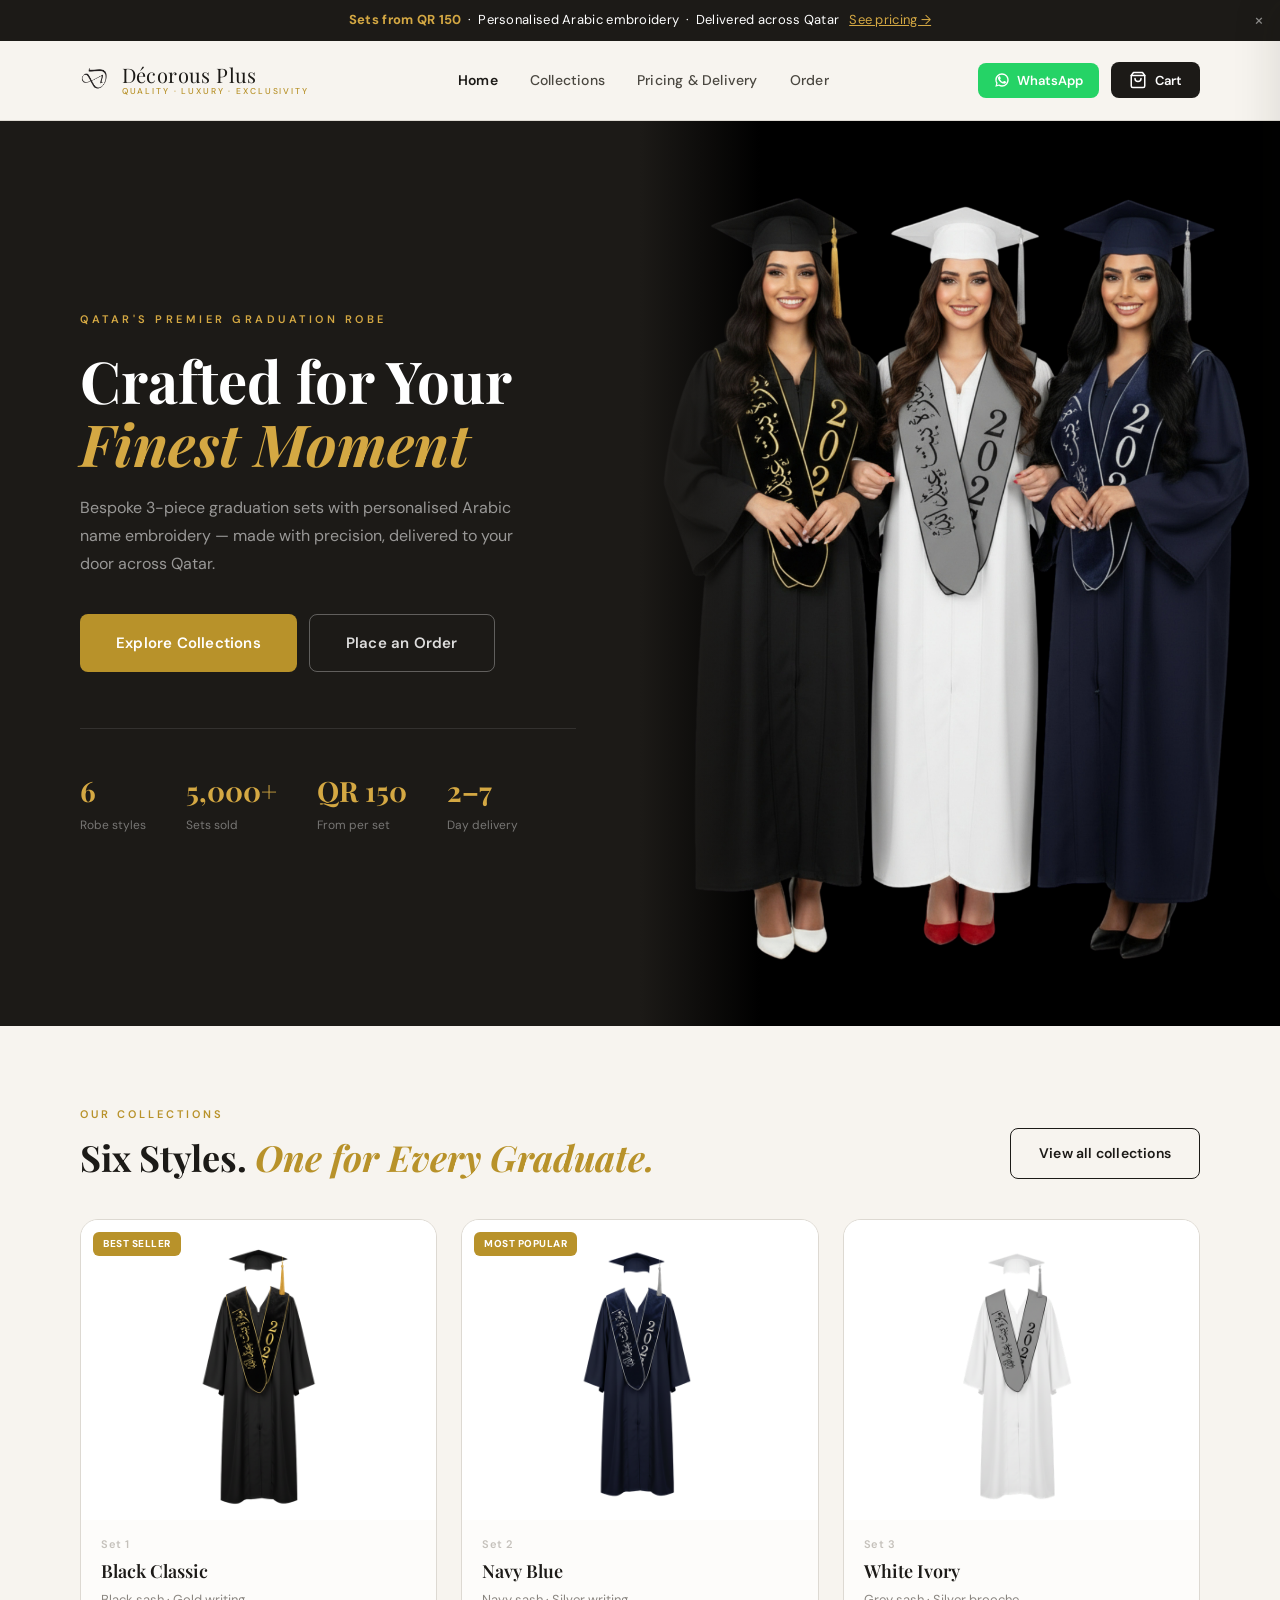
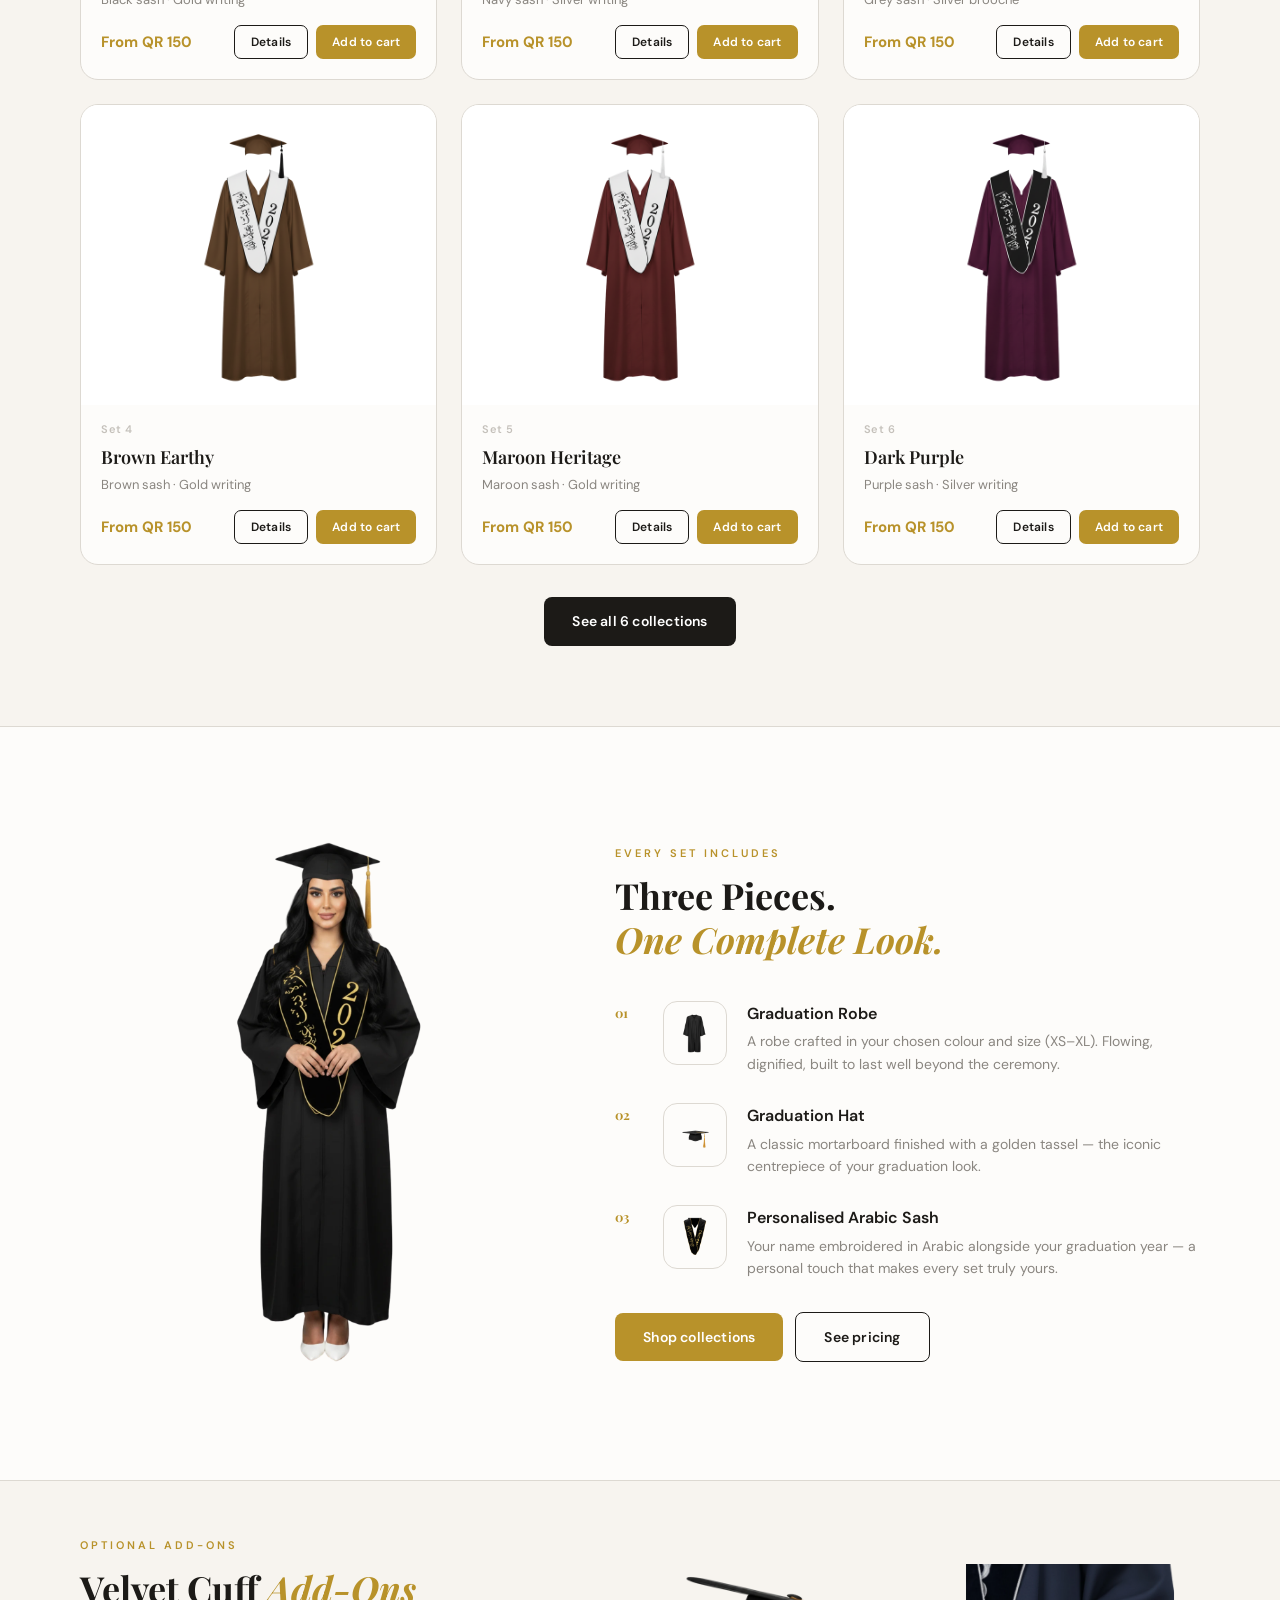
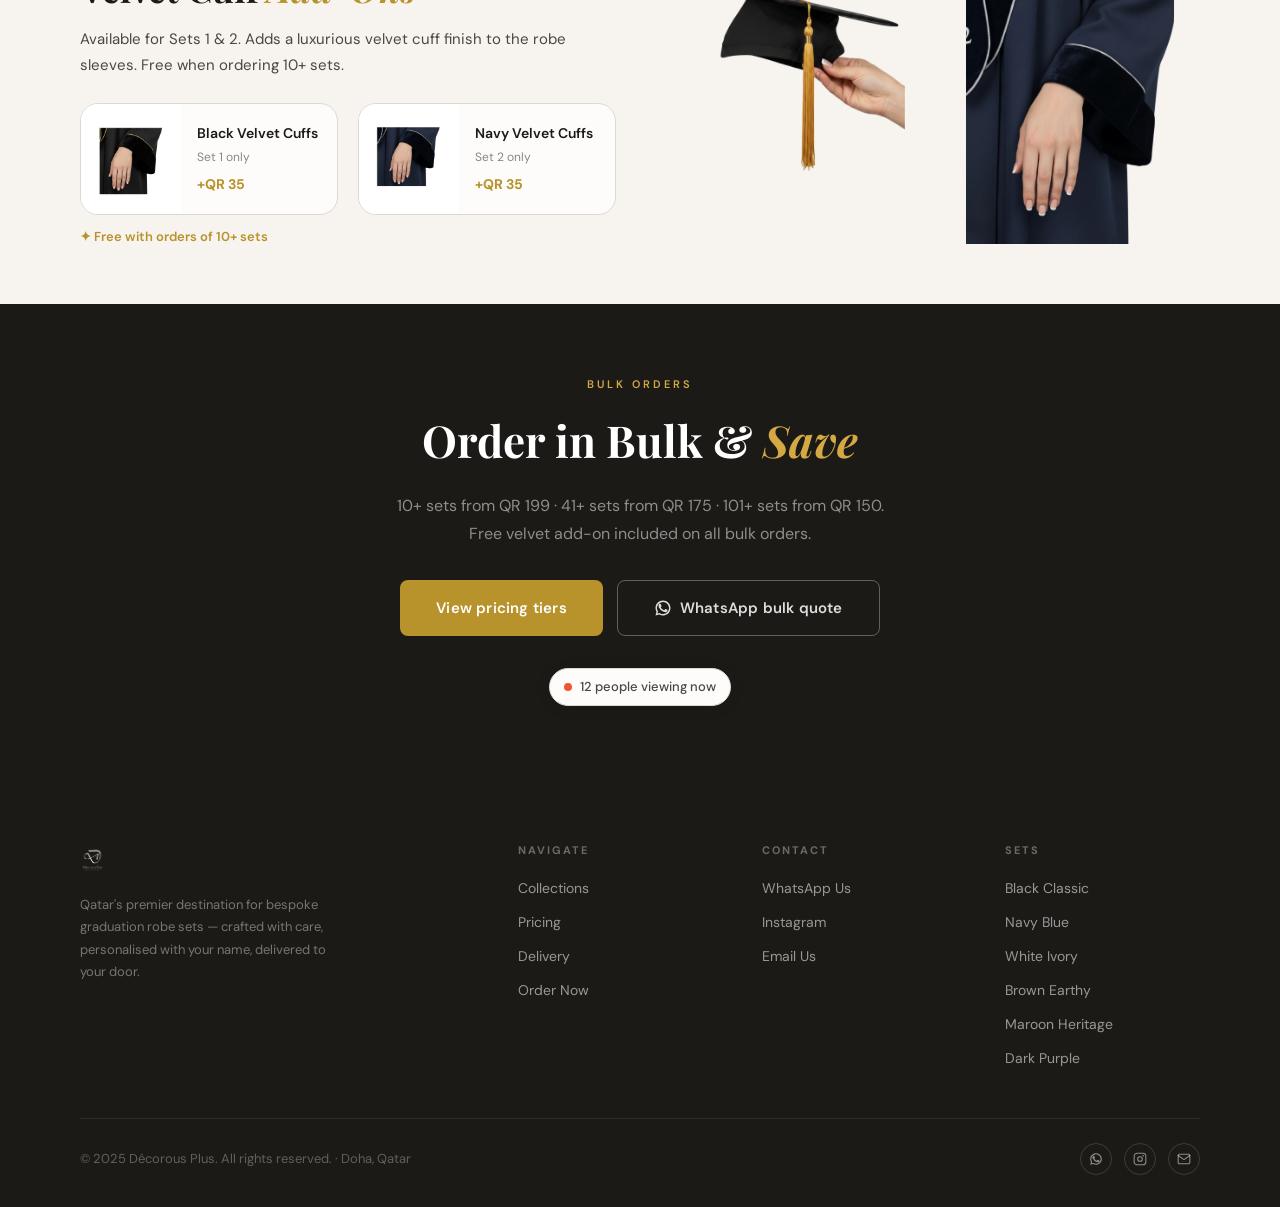
==== commit a49b8de6: "Add files via upload" ====
--- a/index.html
+++ b/index.html
@@ -9,7 +9,7 @@
 <link rel="stylesheet" href="assets/css/styles.css">
 <link rel="stylesheet" href="assets/css/mobile.css">
 </head>
-<body>
+<body data-page="home">
 
 <!-- Announcement -->
 <div class="ann-bar" id="annBar">
@@ -21,7 +21,7 @@
 <!-- Nav -->
 <nav class="site-nav">
   <div class="nav-inner">
-    <a href="index.html" class="nav-logo"><img src="assets/images/logo-with-text.png" alt="Décorous Plus"></a>
+    <a href="index.html" class="nav-logo"><img src="assets/images/logo.png" alt="Décorous Plus" class="logo-icon"><span class="nav-logo-text"><span class="nav-logo-name">Décorous Plus</span><span class="nav-logo-tagline">Quality · Luxury · Exclusivity</span></span></a>
     <ul class="nav-links">
       <li><a href="index.html" class="active">Home</a></li>
       <li><a href="collections.html">Collections</a></li>
@@ -87,7 +87,7 @@
       </div>
       <a href="collections.html" class="btn btn-outline">View all collections</a>
     </div>
-    <div class="products-grid">
+    <div class="products-grid" id="homeProductsGrid">
       <div class="product-card">
         <div class="product-card-img-wrap">
           <div class="product-badge">Best Seller</div>
@@ -137,6 +137,57 @@
             <div class="product-card-cta">
               <button class="btn btn-outline btn-sm" onclick="openProductModal(3)">Details</button>
               <button class="btn btn-gold btn-sm" onclick="openProductModal(3)">Add to cart</button>
+            </div>
+          </div>
+        </div>
+      </div>
+      <div class="product-card">
+        <div class="product-card-img-wrap">
+          <img src="assets/images/product-set-brown.png" class="product-card-img" alt="Brown Earthy Set">
+        </div>
+        <div class="product-card-body">
+          <div class="product-card-set">Set 4</div>
+          <div class="product-card-name">Brown Earthy</div>
+          <div class="product-card-sash">Brown sash · Gold writing</div>
+          <div class="product-card-footer">
+            <div class="product-card-price">From QR 150</div>
+            <div class="product-card-cta">
+              <button class="btn btn-outline btn-sm" onclick="openProductModal(4)">Details</button>
+              <button class="btn btn-gold btn-sm" onclick="openProductModal(4)">Add to cart</button>
+            </div>
+          </div>
+        </div>
+      </div>
+      <div class="product-card">
+        <div class="product-card-img-wrap">
+          <img src="assets/images/product-set-maroon.png" class="product-card-img" alt="Maroon Heritage Set">
+        </div>
+        <div class="product-card-body">
+          <div class="product-card-set">Set 5</div>
+          <div class="product-card-name">Maroon Heritage</div>
+          <div class="product-card-sash">Maroon sash · Gold writing</div>
+          <div class="product-card-footer">
+            <div class="product-card-price">From QR 150</div>
+            <div class="product-card-cta">
+              <button class="btn btn-outline btn-sm" onclick="openProductModal(5)">Details</button>
+              <button class="btn btn-gold btn-sm" onclick="openProductModal(5)">Add to cart</button>
+            </div>
+          </div>
+        </div>
+      </div>
+      <div class="product-card">
+        <div class="product-card-img-wrap">
+          <img src="assets/images/product-set-purple.png" class="product-card-img" alt="Dark Purple Set">
+        </div>
+        <div class="product-card-body">
+          <div class="product-card-set">Set 6</div>
+          <div class="product-card-name">Dark Purple</div>
+          <div class="product-card-sash">Purple sash · Silver writing</div>
+          <div class="product-card-footer">
+            <div class="product-card-price">From QR 150</div>
+            <div class="product-card-cta">
+              <button class="btn btn-outline btn-sm" onclick="openProductModal(6)">Details</button>
+              <button class="btn btn-gold btn-sm" onclick="openProductModal(6)">Add to cart</button>
             </div>
           </div>
         </div>
@@ -326,25 +377,20 @@
     <div class="cart-zone-section">
       <div class="cart-zone-label">Delivery zone</div>
       <div class="cart-zone-grid">
-        <button class="zone-chip active" onclick="selectZone(0)">Doha +QR30</button>
-        <button class="zone-chip" onclick="selectZone(1)">Al Rayyan +QR30</button>
-        <button class="zone-chip" onclick="selectZone(2)">West Bay/Lusail +QR30</button>
-        <button class="zone-chip" onclick="selectZone(3)">Industrial/Ras Abu Fontas +QR40</button>
-        <button class="zone-chip" onclick="selectZone(4)">Umm Salal/Lusail North +QR40</button>
-        <button class="zone-chip" onclick="selectZone(5)">Al Wakrah +QR40</button>
-        <button class="zone-chip" onclick="selectZone(6)">Al Khor/Simaisma +QR50</button>
-        <button class="zone-chip" onclick="selectZone(7)">Shahaniya/Mesaieed +QR50</button>
-        <button class="zone-chip" onclick="selectZone(8)">North/Dukhan/Far +QR70</button>
-        <button class="zone-chip" onclick="selectZone(9)">Pickup — Free</button>
+        <button class="zone-chip active" onclick="selectZone(0)">Most of Doha +QR30</button>
+        <button class="zone-chip" onclick="selectZone(1)">Wakrah / Lusail +QR40</button>
+        <button class="zone-chip" onclick="selectZone(2)">Al Khor / Mesaieed +QR50</button>
+        <button class="zone-chip" onclick="selectZone(3)">Far North / Dukhan +QR70</button>
+        
       </div>
     </div>
     <div class="cart-summary">
       <div class="cart-sum-row"><div class="cart-sum-label">Subtotal</div><div class="cart-sum-value" id="cartSub">QR 0</div></div>
-      <div class="cart-sum-row"><div class="cart-sum-label">Delivery</div><div class="cart-sum-value" id="cartFee">QR 30</div></div>
+      <div class="cart-sum-row"><div class="cart-sum-label">Delivery</div><div class="cart-sum-value" id="cartFee">QR 15</div></div>
       <div class="cart-sum-row total"><div class="cart-sum-label">Total</div><div class="cart-sum-value" id="cartTotal">QR 0</div></div>
     </div>
     <div class="pay-section" id="paySection"></div>
-    <div class="pay-bulk-note" style="margin-top:10px;">We'll confirm within 24 hours · Payment via SADAD or on delivery</div>
+    <div class="pay-bulk-note" style="margin-top:10px;">We'll confirm within 24 hours · Payment via SADAD</div>
   </div>
 </div>
 
@@ -419,6 +465,6 @@
 <div class="toast-container" id="toastContainer"></div>
 
 <script src="assets/js/main.js"></script>
-<script src="assets/js/mobile.js"></script>
+<script src="assets/js/mobile-init.js"></script>
 </body>
 </html>
--- a/assets/css/styles.css
+++ b/assets/css/styles.css
@@ -23,7 +23,7 @@
   --shadow: 0 2px 16px rgba(28,26,23,0.07);
   --shadow-lg: 0 8px 40px rgba(28,26,23,0.12);
   --max-w: 1200px;
-  --nav-h: 72px;
+  --nav-h: 80px;
 }
 
 * { margin: 0; padding: 0; box-sizing: border-box; }
@@ -77,7 +77,42 @@
   padding: 0 40px;
   gap: 32px;
 }
-.nav-logo img { height: 32px; object-fit: contain; }
+.nav-logo {
+  display: flex;
+  align-items: center;
+  gap: 12px;
+  text-decoration: none;
+}
+.nav-logo img.logo-icon {
+  height: 42px;
+  width: auto;
+  object-fit: contain;
+  flex-shrink: 0;
+}
+.nav-logo-text {
+  display: flex;
+  flex-direction: column;
+  gap: 2px;
+  line-height: 1;
+}
+.nav-logo-name {
+  font-family: 'Playfair Display', serif;
+  font-size: 20px;
+  font-weight: 400;
+  color: var(--ink);
+  letter-spacing: 0.02em;
+  line-height: 1.1;
+  white-space: nowrap;
+}
+.nav-logo-tagline {
+  font-family: 'DM Sans', sans-serif;
+  font-size: 8.5px;
+  font-weight: 500;
+  color: var(--gold);
+  letter-spacing: 0.22em;
+  text-transform: uppercase;
+  white-space: nowrap;
+}
 .nav-links {
   display: flex; gap: 32px; list-style: none; align-items: center;
   flex: 1; justify-content: center;
@@ -273,9 +308,9 @@
 .btn-sm { padding: 8px 16px; font-size: 12px; font-weight: 600; border-radius: 7px; }
 
 /* ---- INCLUDES SECTION ---- */
-.includes-grid { display: grid; grid-template-columns: 1fr 1fr; gap: 32px; align-items: center; }
-.includes-image-col { position: relative; }
-.includes-image-col img { width: 100%; border-radius: var(--radius-lg); object-fit: cover; height: 520px; }
+.includes-grid { display: grid; grid-template-columns: 5fr 6fr; gap: 48px; align-items: center; }
+.includes-image-col { position: relative; display: flex; align-items: flex-end; justify-content: center; }
+.includes-image-col img { width: 100%; max-width: 420px; border-radius: var(--radius-lg); object-fit: contain; object-position: bottom; height: auto; max-height: 620px; }
 .includes-items { display: flex; flex-direction: column; gap: 28px; }
 .include-item { display: flex; gap: 20px; align-items: flex-start; }
 .include-num { font-family: 'Playfair Display', serif; font-size: 13px; color: var(--gold); font-weight: 700; width: 28px; flex-shrink: 0; padding-top: 2px; }
@@ -498,6 +533,9 @@
   .hero-h1 { font-size: 38px; }
   .nav-inner { padding: 0 20px; }
   .nav-links { display: none; }
+  .nav-logo img.logo-icon { height: 34px; }
+  .nav-logo-name { font-size: 17px; }
+  .nav-logo-tagline { font-size: 7.5px; letter-spacing: 0.18em; }
   .products-grid { grid-template-columns: 1fr 1fr; gap: 14px; }
   .includes-grid { grid-template-columns: 1fr; }
   .order-grid { grid-template-columns: 1fr; }
--- a/assets/css/mobile.css
+++ b/assets/css/mobile.css
@@ -1,598 +1,779 @@
 /* =============================================
    DÉCOROUS PLUS — Mobile Stylesheet
-   Transforms site to match mobile prototype
-   on screens ≤ 768px
+   Full redesign for screens ≤ 768px
+   Does NOT affect desktop layout
    ============================================= */
 
 @media (max-width: 768px) {
 
-  /* ---- RESET BODY FOR MOBILE APP FEEL ---- */
+  /* =============================================
+     BASE & RESET
+     ============================================= */
+  :root {
+    --nav-h: 64px;
+    --bottom-nav-h: 70px;
+    --safe-bottom: env(safe-area-inset-bottom, 0px);
+  }
+
+  html {
+    scroll-behavior: smooth;
+  }
+
   body {
-    background: var(--cream);
-    -webkit-tap-highlight-color: transparent;
-    overscroll-behavior: none;
-  }
-
-  /* ---- HIDE DESKTOP NAV ELEMENTS ---- */
-  .nav-links,
-  .nav-wa-btn,
+    font-size: 14px;
+    /* Space for fixed bottom nav */
+    padding-bottom: calc(var(--bottom-nav-h) + var(--safe-bottom));
+    overflow-x: hidden;
+  }
+
+  /* =============================================
+     ANNOUNCEMENT BAR
+     ============================================= */
+  .ann-bar {
+    font-size: 11.5px;
+    padding: 9px 40px 9px 16px;
+    text-align: left;
+    white-space: nowrap;
+    overflow: hidden;
+    text-overflow: ellipsis;
+    letter-spacing: 0.1px;
+  }
+
+  .ann-bar::after {
+    content: '';
+    position: absolute;
+    right: 36px; top: 0; bottom: 0;
+    width: 40px;
+    background: linear-gradient(to right, transparent, var(--ink));
+  }
+
+  /* =============================================
+     TOP NAVIGATION — Streamlined mobile nav
+     ============================================= */
+  .site-nav {
+    height: var(--nav-h);
+    border-bottom: 1px solid rgba(28,26,23,0.06);
+    background: rgba(247,244,239,0.98);
+    backdrop-filter: blur(20px);
+    -webkit-backdrop-filter: blur(20px);
+  }
+
+  .nav-inner {
+    padding: 0 16px;
+    gap: 0;
+    justify-content: space-between;
+  }
+
+  .nav-links {
+    display: none !important;
+  }
+
+  .nav-logo {
+    gap: 9px;
+  }
+
+  .nav-logo img.logo-icon {
+    height: 32px;
+  }
+
+  .nav-logo-name {
+    font-size: 16px;
+    letter-spacing: 0.01em;
+  }
+
+  .nav-logo-tagline {
+    font-size: 7px;
+    letter-spacing: 0.15em;
+  }
+
+  .nav-right {
+    gap: 8px;
+  }
+
+  .nav-wa-btn {
+    display: none; /* Replaced by bottom nav */
+  }
+
   .nav-cart-btn {
-    display: none !important;
-  }
-
-  /* ---- SITE NAV — mobile header ---- */
-  .site-nav {
-    position: fixed;
-    top: 0;
-    left: 0;
-    right: 0;
-    height: 52px;
-    background: rgba(247,244,239,0.97);
-    backdrop-filter: blur(10px);
-    -webkit-backdrop-filter: blur(10px);
-    border-bottom: 1px solid var(--border);
-    z-index: 200;
-  }
-
-  .nav-inner {
-    height: 52px;
-    padding: 0 16px;
-    display: flex;
-    align-items: center;
-    justify-content: space-between;
-  }
-
-  /* Show hamburger button */
-  .mob-ham-btn {
-    display: flex !important;
-    width: 40px;
-    height: 40px;
-    align-items: center;
-    justify-content: center;
-    background: none;
-    border: none;
+    padding: 8px 14px;
+    font-size: 12px;
     border-radius: 10px;
-    cursor: pointer;
-    flex-shrink: 0;
-    transition: background 0.15s;
-  }
-  .mob-ham-btn:active { background: var(--cream-d); }
-
-  /* Show mobile cart button */
-  .mob-cart-btn {
-    display: flex !important;
-    width: 40px;
-    height: 40px;
-    align-items: center;
-    justify-content: center;
-    background: none;
-    border: none;
-    border-radius: 10px;
-    cursor: pointer;
-    position: relative;
-    flex-shrink: 0;
-    transition: background 0.15s;
-    color: var(--ink);
-  }
-  .mob-cart-btn:active { background: var(--cream-d); }
-  .mob-cart-btn svg { width: 22px; height: 22px; }
-
-  .mob-cart-badge {
-    position: absolute;
-    top: 4px;
-    right: 4px;
+    gap: 6px;
+  }
+
+  .nav-cart-btn svg {
     width: 15px;
     height: 15px;
-    background: var(--gold);
-    color: #fff;
-    font-size: 9px;
-    font-weight: 700;
-    border-radius: 50%;
+  }
+
+  /* =============================================
+     BOTTOM NAVIGATION BAR — App-style
+     ============================================= */
+  .mobile-bottom-nav {
     display: flex;
-    align-items: center;
-    justify-content: center;
-  }
-
-  .nav-logo img { height: 24px; }
-
-  /* ---- ANNOUNCEMENT BAR ---- */
-  .ann-bar {
     position: fixed;
-    top: 52px;
-    left: 0;
-    right: 0;
-    z-index: 199;
-    font-size: 11px;
-    padding: 8px 36px 8px 16px;
-    line-height: 1.4;
-  }
-
-  /* ---- PAGE OFFSET for fixed nav ---- */
-  body {
-    padding-top: 52px;
-  }
-  body.ann-visible {
-    padding-top: 92px; /* 52px nav + ~40px ann bar */
-  }
-
-  /* ---- MOBILE DRAWER ---- */
-  .mob-drawer-overlay {
-    display: none;
-    position: fixed;
-    inset: 0;
-    background: rgba(28,26,23,0.45);
+    bottom: 0; left: 0; right: 0;
+    height: calc(var(--bottom-nav-h) + var(--safe-bottom));
+    padding-bottom: var(--safe-bottom);
+    background: rgba(247,244,239,0.98);
+    backdrop-filter: blur(24px);
+    -webkit-backdrop-filter: blur(24px);
+    border-top: 1px solid var(--border);
     z-index: 300;
-    animation: mobFadeIn 0.2s;
-  }
-  .mob-drawer-overlay.open { display: block; }
-
-  @keyframes mobFadeIn { from{opacity:0} to{opacity:1} }
-  @keyframes mobSlideRight { from{transform:translateX(-100%)} to{transform:translateX(0)} }
-
-  .mob-drawer {
-    position: absolute;
-    top: 0;
-    left: 0;
-    bottom: 0;
-    width: 272px;
-    background: var(--white);
-    border-right: 1px solid var(--border);
-    display: flex;
-    flex-direction: column;
-    animation: mobSlideRight 0.26s cubic-bezier(0.32,0.72,0,1);
-  }
-
-  .mob-drawer-top {
-    padding: 60px 24px 22px;
-    border-bottom: 1px solid var(--border);
-  }
-  .mob-drawer-top img { height: 48px; object-fit: contain; }
-  .mob-drawer-tagline {
-    font-size: 10px;
-    letter-spacing: 2.5px;
-    color: var(--ink-f);
-    text-transform: uppercase;
-    margin-top: 8px;
-  }
-
-  .mob-drawer-nav { flex: 1; padding: 10px 0; }
-
-  .mob-drawer-item {
-    display: flex;
-    align-items: center;
-    gap: 13px;
-    padding: 14px 24px;
-    cursor: pointer;
-    text-decoration: none;
-    position: relative;
-    transition: background 0.12s;
-  }
-  .mob-drawer-item:active { background: var(--cream-d); }
-  .mob-drawer-item.active { background: var(--cream); }
-  .mob-drawer-item.active::before {
-    content: '';
-    position: absolute;
-    left: 0;
-    top: 10px;
-    bottom: 10px;
-    width: 2.5px;
-    background: var(--gold);
-    border-radius: 0 2px 2px 0;
-  }
-  .mob-drawer-item svg {
-    width: 18px;
-    height: 18px;
-    opacity: 0.35;
-    flex-shrink: 0;
-    color: var(--ink);
-  }
-  .mob-drawer-item.active svg { opacity: 1; }
-  .mob-drawer-label {
-    font-size: 15px;
-    font-weight: 500;
-    color: var(--ink-m);
-  }
-  .mob-drawer-item.active .mob-drawer-label {
-    color: var(--ink);
-    font-weight: 600;
-  }
-  .mob-drawer-cart-badge {
-    margin-left: auto;
-    background: var(--gold);
-    color: #fff;
-    font-size: 10px;
-    font-weight: 700;
-    width: 18px;
-    height: 18px;
-    border-radius: 50%;
-    display: flex;
-    align-items: center;
-    justify-content: center;
-  }
-
-  .mob-drawer-bottom {
-    padding: 18px 24px;
-    border-top: 1px solid var(--border);
-  }
-  .mob-drawer-wa {
-    width: 100%;
-    background: var(--green);
-    border: none;
-    border-radius: 10px;
-    padding: 12px 16px;
-    display: flex;
-    align-items: center;
-    justify-content: center;
-    gap: 8px;
-    font-size: 13px;
-    font-weight: 700;
-    color: #fff;
-    font-family: 'DM Sans', sans-serif;
-    cursor: pointer;
-  }
-  .mob-drawer-wa svg { width: 18px; height: 18px; }
-
-  /* ---- BOTTOM NAV ---- */
-  .mob-bottom-nav {
-    display: flex !important;
-    position: fixed;
-    bottom: 0;
-    left: 0;
-    right: 0;
-    height: 64px;
-    background: rgba(247,244,239,0.97);
-    backdrop-filter: blur(10px);
-    -webkit-backdrop-filter: blur(10px);
-    border-top: 1px solid var(--border);
-    z-index: 200;
-    padding-bottom: env(safe-area-inset-bottom);
-  }
-
-  .mob-tab {
+    box-shadow: 0 -4px 24px rgba(28,26,23,0.08);
+  }
+
+  .mobile-nav-item {
     flex: 1;
     display: flex;
     flex-direction: column;
     align-items: center;
     justify-content: center;
-    gap: 3px;
+    gap: 4px;
     text-decoration: none;
     color: var(--ink-l);
     font-size: 10px;
     font-weight: 500;
-    cursor: pointer;
+    letter-spacing: 0.3px;
+    padding: 8px 4px 0;
+    transition: color 0.15s;
+    position: relative;
     background: none;
     border: none;
+    cursor: pointer;
     font-family: 'DM Sans', sans-serif;
-    transition: color 0.15s;
+  }
+
+  .mobile-nav-item.active,
+  .mobile-nav-item:hover {
+    color: var(--ink);
+  }
+
+  .mobile-nav-item svg {
+    width: 20px;
+    height: 20px;
+    stroke: currentColor;
+    fill: none;
+    stroke-width: 1.8;
+    stroke-linecap: round;
+    stroke-linejoin: round;
+    transition: transform 0.2s;
+  }
+
+  .mobile-nav-item.active svg {
+    stroke: var(--gold);
+    transform: translateY(-1px);
+  }
+
+  .mobile-nav-item.active span {
+    color: var(--gold);
+  }
+
+  /* WhatsApp item special treatment */
+  .mobile-nav-item.nav-wa {
+    color: #25D366;
+  }
+
+  .mobile-nav-item.nav-wa svg {
+    fill: #25D366;
+    stroke: none;
+  }
+
+  /* =============================================
+     HERO — Full-bleed app-style hero
+     ============================================= */
+  .hero-section {
+    display: block !important;
+    grid-template-columns: unset !important;
+    min-height: auto;
     position: relative;
-    padding: 8px 4px 6px;
-  }
-  .mob-tab.active { color: var(--ink); }
-  .mob-tab svg {
-    width: 22px;
-    height: 22px;
-    stroke-width: 1.8px;
-  }
-  .mob-tab-badge {
-    position: absolute;
-    top: 6px;
-    left: calc(50% + 5px);
-    width: 14px;
-    height: 14px;
-    background: var(--gold);
-    color: #fff;
-    font-size: 8px;
-    font-weight: 700;
-    border-radius: 50%;
-    display: flex;
-    align-items: center;
-    justify-content: center;
-    line-height: 1;
-  }
-
-  /* ---- PUSH CONTENT ABOVE BOTTOM NAV ---- */
-  .site-footer { margin-bottom: 64px; }
-  .site-footer { padding: 40px 0 24px; }
-
-  /* ---- HERO SECTION ---- */
-  .hero-section {
-    display: block;
-    min-height: 440px;
+    overflow: hidden;
+    background: var(--ink);
+  }
+
+  .hero-img-col {
     position: relative;
-    background: var(--ink);
+    height: 420px;
+    width: 100%;
     overflow: hidden;
   }
 
-  .hero-content-col {
-    position: absolute;
-    bottom: 0;
-    left: 0;
-    right: 0;
-    padding: 0 24px 28px;
-    background: linear-gradient(to top, var(--ink) 10%, rgba(28,26,23,0.6) 60%, transparent);
-    z-index: 2;
-  }
-
-  .hero-img-col {
-    position: absolute;
-    inset: 0;
-    height: 440px;
-  }
   .hero-img-col img {
     width: 100%;
     height: 100%;
     object-fit: cover;
     object-position: top center;
   }
-  .hero-img-gradient { display: none; }
+
+  .hero-img-gradient {
+    position: absolute;
+    inset: 0;
+    width: 100%;
+    background: linear-gradient(
+      to bottom,
+      transparent 0%,
+      transparent 30%,
+      rgba(28,26,23,0.5) 60%,
+      var(--ink) 100%
+    ) !important;
+  }
+
+  /* Floating content over hero image */
+  .hero-content-col {
+    position: relative;
+    padding: 0 20px 36px;
+    background: var(--ink);
+    margin-top: -60px;
+    z-index: 2;
+  }
 
   .hero-tagline {
-    font-size: 9px;
+    font-size: 9.5px;
     letter-spacing: 3px;
-    text-transform: uppercase;
-    color: var(--gold-l);
-    font-weight: 600;
-    margin-bottom: 8px;
+    margin-bottom: 10px;
   }
 
   .hero-h1 {
     font-size: 34px !important;
-    color: #fff;
     line-height: 1.1;
-    margin-bottom: 10px;
+    margin-bottom: 14px;
   }
 
   .hero-sub {
+    font-size: 14px;
+    line-height: 1.65;
+    margin-bottom: 24px;
+    color: rgba(255,255,255,0.5);
+  }
+
+  .hero-btns {
+    display: grid;
+    grid-template-columns: 1fr 1fr;
+    gap: 10px;
+  }
+
+  .hero-btns .btn {
+    justify-content: center;
+    padding: 13px 16px;
     font-size: 13px;
-    color: rgba(255,255,255,0.55);
-    line-height: 1.65;
-    margin-bottom: 20px;
-  }
-
-  .hero-btns {
+    border-radius: 10px;
+  }
+
+  .hero-stats {
+    display: grid;
+    grid-template-columns: repeat(4, 1fr);
+    gap: 0;
+    margin-top: 28px;
+    padding-top: 24px;
+    border-top: 1px solid rgba(255,255,255,0.08);
+  }
+
+  .hero-stats > div {
+    text-align: center;
+    padding: 0 4px;
+    border-right: 1px solid rgba(255,255,255,0.08);
+  }
+
+  .hero-stats > div:last-child {
+    border-right: none;
+  }
+
+  .hero-stat-num {
+    font-size: 18px;
+    font-weight: 700;
+    color: var(--gold-l);
+    margin-bottom: 2px;
+    line-height: 1.1;
+  }
+
+  .hero-stat-lbl {
+    font-size: 9px;
+    color: rgba(255,255,255,0.35);
+    letter-spacing: 0.3px;
+  }
+
+  /* =============================================
+     SECTIONS
+     ============================================= */
+  .section {
+    padding: 48px 0;
+  }
+
+  .section-sm {
+    padding: 36px 0;
+  }
+
+  .container {
+    padding: 0 16px !important;
+  }
+
+  .eyebrow {
+    font-size: 9.5px;
+    letter-spacing: 2.5px;
+    margin-bottom: 8px;
+  }
+
+  .section-title {
+    font-size: 26px;
+    line-height: 1.2;
+  }
+
+  .lead {
+    font-size: 15px;
+    line-height: 1.7;
+  }
+
+  /* =============================================
+     COLLECTIONS SECTION HEADER
+     ============================================= */
+  .section [style*="display:flex"][style*="align-items:flex-end"] {
+    flex-direction: column !important;
+    align-items: flex-start !important;
+    gap: 16px;
+    margin-bottom: 24px !important;
+  }
+
+  .section [style*="display:flex"][style*="align-items:flex-end"] .btn {
+    width: 100%;
+    justify-content: center;
+  }
+
+  /* =============================================
+     PRODUCTS GRID — Horizontal scroll cards
+     ============================================= */
+  /* ---- HOME: infinite auto-scroll marquee ---- */
+  [data-page="home"] .products-grid {
+    display: flex !important;
+    flex-direction: row !important;
+    overflow: hidden !important;
+    scroll-snap-type: none !important;
+    gap: 0 !important;
+    padding: 4px 0 16px !important;
+    margin: 0 -16px !important;
+    scrollbar-width: none !important;
+    grid-template-columns: unset !important;
+    cursor: grab;
+    user-select: none;
+  }
+
+  [data-page="home"] .products-grid::-webkit-scrollbar { display: none; }
+
+  [data-page="home"] .products-marquee-track {
     display: flex;
-    gap: 9px;
-  }
-  .hero-btns .btn {
-    flex: 1;
-    text-align: center;
-    padding: 13px 12px;
-    font-size: 13px;
-  }
-  .hero-btns .btn-gold {
-    background: var(--gold);
-    color: #fff;
-    border-radius: 8px;
-    border: none;
-    font-weight: 600;
-  }
-  .hero-btns .btn-ghost {
-    background: transparent;
-    color: rgba(255,255,255,0.8);
-    border: 1px solid rgba(255,255,255,0.25);
-    border-radius: 8px;
-    font-weight: 500;
-  }
-
-  .hero-stats {
-    display: none; /* shown in stats bar below */
-  }
-
-  /* ---- STATS BAR ---- */
-  .mob-stats-bar {
+    flex-direction: row;
+    gap: 12px;
+    padding: 0 16px;
+    animation: marqueeScroll 28s linear infinite;
+    will-change: transform;
+  }
+
+  [data-page="home"] .products-grid:hover .products-marquee-track,
+  [data-page="home"] .products-grid.paused .products-marquee-track {
+    animation-play-state: paused;
+  }
+
+  @keyframes marqueeScroll {
+    from { transform: translateX(0); }
+    to   { transform: translateX(-50%); }
+  }
+
+  [data-page="home"] .product-card {
+    flex-shrink: 0 !important;
+    width: 210px !important;
+    scroll-snap-align: unset;
+  }
+
+  /* ---- COLLECTIONS: 2-column grid ---- */
+  [data-page="collections"] .products-grid {
     display: grid !important;
-    grid-template-columns: 1fr 1px 1fr 1px 1fr;
-    align-items: center;
-    padding: 18px 0;
-    margin: 0 20px;
-    border-bottom: 1px solid var(--border);
-  }
-  .mob-stats-divider {
-    background: var(--border);
-    height: 28px;
-  }
-  .mob-stat {
-    text-align: center;
-  }
-  .mob-stat-num {
-    font-family: 'Playfair Display', serif;
-    font-size: 18px;
-    color: var(--gold);
-    font-weight: 700;
-  }
-  .mob-stat-lbl {
-    font-size: 10px;
-    color: var(--ink-l);
-    margin-top: 1px;
-  }
-
-  /* ---- SECTION HEADERS ---- */
-  .section { padding: 24px 0; }
-  .container { padding: 0 20px; }
-  .section-title { font-size: 20px; }
-  .eyebrow { font-size: 9px; }
-
-  /* Flush section headers with "see all" link */
-  .mob-sec-header {
-    display: flex !important;
-    align-items: baseline;
-    justify-content: space-between;
-    margin-bottom: 14px;
-  }
-  .mob-sec-header .section-title { margin-bottom: 0; }
-
-  /* ---- HORIZONTAL SCROLL PRODUCT ROW (home page) ---- */
-  .products-grid.mob-scroll-row {
-    display: flex !important;
-    gap: 11px;
-    overflow-x: auto;
-    margin: 0 -20px;
-    padding: 0 20px 4px;
-    scrollbar-width: none;
-    grid-template-columns: unset;
-  }
-  .products-grid.mob-scroll-row::-webkit-scrollbar { display: none; }
-
-  .products-grid.mob-scroll-row .product-card {
-    flex-shrink: 0;
-    width: 148px;
-    transform: none !important;
-    box-shadow: none !important;
-    transition: transform 0.15s;
-  }
-  .products-grid.mob-scroll-row .product-card:active { transform: scale(0.97) !important; }
-  .products-grid.mob-scroll-row .product-card-img { height: 170px; padding: 10px 8px 4px; }
-  .products-grid.mob-scroll-row .product-card-body { padding: 11px 12px 13px; }
-  .products-grid.mob-scroll-row .product-card-name { font-size: 13px; margin-bottom: 2px; }
-  .products-grid.mob-scroll-row .product-card-sash { font-size: 11px; margin-bottom: 6px; }
-  .products-grid.mob-scroll-row .product-card-price { font-size: 13px; }
-
-  /* ---- COLLECTIONS GRID (collections page) ---- */
-  .products-grid {
     grid-template-columns: 1fr 1fr !important;
-    gap: 10px;
-  }
-  .product-card-img { height: 180px !important; padding: 12px 8px 4px !important; }
-  .product-card-body { padding: 11px 12px 13px !important; }
-  .product-card-name { font-size: 13px !important; }
-  .product-card-sash { font-size: 11px !important; margin-bottom: 8px !important; }
-  .product-card-price { font-size: 14px !important; }
-
-  /* Add-to-cart button on grid cards */
-  .product-card-cta .btn { font-size: 12px; padding: 8px 12px; }
-  .btn-add-circle {
-    width: 28px !important;
-    height: 28px !important;
-    border-radius: 50% !important;
-    background: var(--ink) !important;
-    border: none !important;
-    display: flex !important;
-    align-items: center !important;
-    justify-content: center !important;
-    color: #fff !important;
+    gap: 12px !important;
+    overflow-x: unset !important;
     padding: 0 !important;
-    transition: transform 0.1s !important;
-  }
-  .btn-add-circle:active { transform: scale(0.87) !important; }
-
-  /* ---- INCLUDES SECTION ---- */
+    margin: 0 !important;
+  }
+
+  [data-page="collections"] .product-card {
+    width: 100% !important;
+  }
+
+  /* ---- Shared card styles ---- */
+  .product-card {
+    border-radius: 16px;
+    box-shadow: 0 2px 16px rgba(28,26,23,0.08);
+    transition: transform 0.2s, box-shadow 0.2s;
+  }
+
+  .product-card:active {
+    transform: scale(0.97);
+  }
+
+  .product-card-img {
+    height: 200px !important;
+    padding: 16px 12px 8px !important;
+  }
+
+  .product-card-body {
+    padding: 12px 14px 16px;
+  }
+
+  .product-card-name {
+    font-size: 15px;
+  }
+
+  .product-card-sash {
+    font-size: 11.5px;
+    margin-bottom: 12px;
+  }
+
+  .product-card-footer {
+    flex-direction: column;
+    align-items: stretch;
+    gap: 8px;
+  }
+
+  .product-card-price {
+    font-size: 14px;
+  }
+
+  .product-card-cta {
+    display: grid;
+    grid-template-columns: 1fr 1fr;
+    gap: 6px;
+  }
+
+  .product-card-cta .btn {
+    justify-content: center;
+    padding: 7px 8px;
+    font-size: 11px;
+  }
+
+  .product-badge {
+    font-size: 9px;
+    padding: 3px 8px;
+    border-radius: 5px;
+  }
+
+  /* Scroll indicator dots */
+  .products-scroll-hint {
+    display: flex;
+    justify-content: center;
+    gap: 5px;
+    margin-top: 12px;
+  }
+
+  /* =============================================
+     "SEE ALL" BUTTON
+     ============================================= */
+  [style*="text-align:center"] > .btn-ink {
+    width: 100%;
+    justify-content: center;
+    padding: 14px;
+    border-radius: 10px;
+    font-size: 14px;
+    margin-top: 8px;
+  }
+
+  /* =============================================
+     INCLUDES SECTION
+     ============================================= */
   .includes-grid {
     grid-template-columns: 1fr !important;
-    gap: 0 !important;
-  }
-  .includes-img-col img {
-    height: 220px;
-    object-fit: contain;
+    gap: 32px !important;
+  }
+
+  .includes-image-col {
+    height: 280px;
+    overflow: hidden;
+    border-radius: 20px;
+  }
+
+  .includes-image-col img {
+    max-height: 280px;
+    max-width: 100%;
+    object-fit: cover;
+    object-position: center top;
+    border-radius: 20px;
+  }
+
+  .includes-items {
+    gap: 20px;
+  }
+
+  .include-item {
+    gap: 14px;
+    align-items: flex-start;
+    background: var(--white);
+    border: 1px solid var(--border);
+    border-radius: 14px;
+    padding: 16px;
+  }
+
+  .include-num {
+    font-size: 12px;
+    width: 22px;
+  }
+
+  .include-icon-wrap {
+    width: 52px;
+    height: 52px;
+    border-radius: 12px;
+    flex-shrink: 0;
+  }
+
+  .include-title {
+    font-size: 15px;
+    margin-bottom: 3px;
+  }
+
+  .include-desc {
+    font-size: 13px;
+    line-height: 1.55;
+  }
+
+  .includes-grid .gap-row {
+    display: grid;
+    grid-template-columns: 1fr 1fr;
+    gap: 10px;
+  }
+
+  .includes-grid .gap-row .btn {
+    justify-content: center;
+    padding: 13px 16px;
+    font-size: 13px;
+  }
+
+  /* =============================================
+     VELVET ADD-ONS SECTION
+     ============================================= */
+  .section-sm > .container > [style*="display:grid"][style*="grid-template-columns:1fr 1fr"] {
+    display: block !important;
+  }
+
+  .addon-grid {
+    grid-template-columns: 1fr !important;
+    gap: 12px !important;
+    max-width: 100% !important;
+  }
+
+  .addon-card {
+    border-radius: 14px;
+    overflow: hidden;
+  }
+
+  .addon-card-img {
+    width: 88px !important;
+    height: 96px !important;
+  }
+
+  .addon-card-body {
+    padding: 14px;
+  }
+
+  .addon-card-name {
+    font-size: 13px;
+  }
+
+  /* Hide the velvet photos on mobile (shown in addon card instead) */
+  .section-sm [style*="display:grid;grid-template-columns:1fr 1fr;gap:16px"] {
+    display: none !important;
+  }
+
+  /* =============================================
+     BULK / DARK BANNER
+     ============================================= */
+  .banner-dark {
+    padding: 52px 0;
+  }
+
+  .banner-dark h2 {
+    font-size: 30px !important;
+    margin-bottom: 12px !important;
+  }
+
+  .banner-dark p {
+    font-size: 14px !important;
+    margin-bottom: 24px !important;
+  }
+
+  .banner-dark [style*="display:flex;gap:14px"] {
+    flex-direction: column !important;
+    gap: 10px !important;
+    padding: 0 16px;
+  }
+
+  .banner-dark .btn {
     width: 100%;
-    background: #fff;
-    padding: 12px;
-    border-radius: var(--radius) var(--radius) 0 0;
-  }
-  .includes-img-col { border-radius: var(--radius) var(--radius) 0 0; overflow: hidden; }
-
-  /* ---- PRICING GRID ---- */
+    justify-content: center;
+  }
+
+  /* =============================================
+     PRICING SECTION
+     ============================================= */
   .pricing-grid {
     grid-template-columns: 1fr !important;
-    gap: 10px !important;
-  }
-  .pricing-card { padding: 18px !important; }
-  .pricing-price { font-size: 32px !important; }
-
-  /* ---- ADDONS SECTION ---- */
-  .mob-addon-row {
-    display: flex !important;
-    gap: 10px;
-  }
-  .mob-addon-card {
-    flex: 1;
-    background: var(--white);
-    border: 1px solid var(--border);
-    border-radius: 12px;
-    overflow: hidden;
-  }
-  .mob-addon-img {
-    width: 100%;
-    height: 120px;
-    object-fit: contain;
-    background: #fff;
-    padding: 6px;
-    display: block;
-  }
-  .mob-addon-body { padding: 11px 12px; }
-  .mob-addon-name { font-size: 12px; color: var(--ink); font-weight: 600; margin-bottom: 2px; }
-  .mob-addon-desc { font-size: 10px; color: var(--ink-l); }
-
-  /* ---- WHATSAPP BANNER ---- */
-  .mob-wa-banner {
-    display: flex !important;
-    align-items: center;
-    gap: 14px;
-    margin: 22px 20px 30px;
-    background: var(--ink);
-    border-radius: 12px;
-    padding: 16px 18px;
-    cursor: pointer;
-    text-decoration: none;
-  }
-  .mob-wa-banner-icon {
-    width: 38px;
-    height: 38px;
-    background: var(--green);
-    border-radius: 10px;
+    gap: 12px !important;
+  }
+
+  .pricing-card {
+    padding: 22px 20px;
+    border-radius: 16px;
     display: flex;
     align-items: center;
-    justify-content: center;
-    flex-shrink: 0;
-    color: #fff;
-  }
-  .mob-wa-banner-icon svg { width: 20px; height: 20px; }
-  .mob-wa-banner-title { font-size: 13px; font-weight: 600; color: #fff; }
-  .mob-wa-banner-sub { font-size: 11px; color: rgba(255,255,255,0.38); margin-top: 2px; }
-  .mob-wa-banner-arrow { color: rgba(255,255,255,0.3); margin-left: auto; }
-  .mob-wa-banner-arrow svg { width: 16px; height: 16px; }
-
-  /* ---- DELIVERY TABLE ---- */
-  .delivery-table, .rtbl {
-    border-radius: 12px;
-    overflow: hidden;
-  }
-
-  /* ---- ORDER FORM ---- */
+    gap: 16px;
+  }
+
+  .pricing-card.featured {
+    order: -1;
+  }
+
+  .pricing-card > * { width: auto; }
+
+  /* Make pricing cards more compact / horizontal on mobile */
+  .pricing-price {
+    font-size: 32px !important;
+  }
+
+  .pricing-features {
+    gap: 7px;
+    margin-bottom: 16px;
+  }
+
+  .pricing-features li {
+    font-size: 12.5px;
+  }
+
+  .pricing-cta {
+    padding: 11px;
+    font-size: 13px;
+    border-radius: 10px;
+  }
+
+  /* =============================================
+     DELIVERY SECTION
+     ============================================= */
+  .delivery-grid {
+    grid-template-columns: 1fr !important;
+    gap: 24px !important;
+  }
+
+  .delivery-times {
+    flex-direction: row;
+    gap: 10px;
+  }
+
+  .delivery-time-card {
+    padding: 18px 14px;
+    border-radius: 14px;
+  }
+
+  .del-days {
+    font-size: 32px;
+  }
+
+  .rate-row {
+    padding: 12px 16px;
+  }
+
+  .rate-area {
+    font-size: 13px;
+  }
+
+  .rate-fee {
+    font-size: 13px;
+  }
+
+  /* =============================================
+     SIZE CHART SECTION
+     ============================================= */
+  .size-chart-section {
+    grid-template-columns: 1fr !important;
+    gap: 24px !important;
+  }
+
+  .size-chart-img {
+    max-width: 100%;
+    border-radius: 14px;
+  }
+
+  .size-table th,
+  .size-table td {
+    padding: 10px 10px;
+    font-size: 12px;
+  }
+
+  /* =============================================
+     ORDER FORM
+     ============================================= */
   .order-grid {
     grid-template-columns: 1fr !important;
-    gap: 0 !important;
-  }
-
-  .order-form-col { padding: 0; }
-  .order-summary-col { display: none; } /* hide desktop sidebar summary */
-
-  /* ---- MODAL / PRODUCT SHEET — mobile bottom sheet ---- */
+    gap: 24px !important;
+  }
+
+  .order-form-card {
+    padding: 24px 18px;
+    border-radius: 16px;
+  }
+
+  .form-grid-2 {
+    grid-template-columns: 1fr !important;
+    gap: 0;
+  }
+
+  .form-input,
+  .form-select,
+  .form-textarea {
+    font-size: 16px; /* Prevents iOS zoom */
+    padding: 13px 14px;
+    border-radius: 10px;
+  }
+
+  .form-submit {
+    padding: 16px;
+    font-size: 15px;
+    border-radius: 12px;
+  }
+
+  /* Order sidebar goes above form on mobile */
+  .order-sidebar {
+    order: -1;
+  }
+
+  .sidebar-card {
+    padding: 18px;
+    border-radius: 14px;
+  }
+
+  /* =============================================
+     MODAL — Full-screen bottom sheet on mobile
+     ============================================= */
   .modal-overlay {
     align-items: flex-end !important;
-  }
+    padding: 0 !important;
+  }
+
   .modal-box {
     grid-template-columns: 1fr !important;
     max-width: 100% !important;
     width: 100% !important;
-    border-radius: 22px 22px 0 0 !important;
-    max-height: 92vh !important;
-    overflow-y: auto !important;
-    animation: mobSlideUp 0.3s cubic-bezier(0.32,0.72,0,1) !important;
-    margin: 0 !important;
-  }
-
-  @keyframes mobSlideUp {
-    from { transform: translateY(100%); }
-    to   { transform: translateY(0); }
-  }
-
-  /* Handle bar for bottom sheet */
+    border-radius: 24px 24px 0 0 !important;
+    max-height: 90vh;
+    overflow-y: auto;
+    -webkit-overflow-scrolling: touch;
+    transform: translateY(100%) !important;
+  }
+
+  .modal-overlay.open .modal-box {
+    transform: translateY(0) !important;
+  }
+
+  /* Drag handle */
   .modal-box::before {
     content: '';
     display: block;
-    width: 32px;
+    width: 40px;
     height: 4px;
-    background: var(--cream-m);
+    background: var(--border);
     border-radius: 2px;
     margin: 12px auto 0;
     flex-shrink: 0;
@@ -600,190 +781,273 @@
 
   .modal-img-col {
     border-radius: 0 !important;
-    height: 300px !important;
-  }
-  .modal-img-col img { height: 300px !important; object-fit: contain !important; }
-  .modal-body { padding: 16px 20px 32px !important; }
-
-  /* ---- CART DRAWER — full screen on mobile ---- */
+    height: 260px;
+  }
+
+  .modal-gallery {
+    height: 260px !important;
+  }
+
+  .modal-body-col {
+    padding: 20px 20px 32px;
+  }
+
+  .modal-name {
+    font-size: 22px;
+  }
+
+  .modal-price {
+    font-size: 26px;
+    margin-bottom: 16px;
+  }
+
+  .modal-add-btn {
+    position: sticky;
+    bottom: 0;
+    border-radius: 12px;
+    padding: 15px;
+    font-size: 15px;
+    margin-top: 20px;
+  }
+
+  .modal-close {
+    top: 14px;
+    right: 14px;
+    background: rgba(247,244,239,0.95);
+    backdrop-filter: blur(8px);
+  }
+
+  /* =============================================
+     CART DRAWER — Full-screen on mobile
+     ============================================= */
   .cart-drawer {
     width: 100% !important;
-    top: 0 !important;
-  }
-  .cart-drawer-header { padding: 20px 20px 16px !important; }
-
-  /* ---- FOOTER ---- */
+    border-radius: 0;
+  }
+
+  .cart-drawer-title {
+    font-size: 18px;
+  }
+
+  .cart-zone-grid {
+    grid-template-columns: 1fr !important;
+    gap: 6px;
+  }
+
+  .zone-chip {
+    font-size: 12px;
+    padding: 10px 12px;
+    border-radius: 10px;
+  }
+
+  .pay-btn {
+    padding: 14px;
+    font-size: 14px;
+    border-radius: 12px;
+  }
+
+  /* =============================================
+     TOAST — Mobile bottom position
+     ============================================= */
+  .toast-container {
+    bottom: calc(var(--bottom-nav-h) + var(--safe-bottom) + 12px);
+    width: calc(100% - 32px);
+    left: 16px;
+    right: 16px;
+    transform: none;
+  }
+
+  .toast {
+    min-width: unset;
+    width: 100%;
+    border-radius: 14px;
+    padding: 14px 16px;
+  }
+
+  /* =============================================
+     FOOTER — Compact mobile footer
+     ============================================= */
+  .site-footer {
+    padding: 40px 0 24px;
+  }
+
   .footer-grid {
     grid-template-columns: 1fr !important;
-    gap: 32px !important;
-    margin-bottom: 32px !important;
-  }
+    gap: 0 !important;
+  }
+
+  /* Hide Navigate, Contact, Sets columns — bottom nav covers navigation */
+  .footer-grid > div:nth-child(2),
+  .footer-grid > div:nth-child(3),
+  .footer-grid > div:nth-child(4) {
+    display: none !important;
+  }
+
+  .footer-logo {
+    height: 28px;
+  }
+
+  .footer-tagline {
+    max-width: 100%;
+    font-size: 12.5px;
+  }
+
   .footer-bottom {
     flex-direction: column;
-    gap: 12px;
+    gap: 16px;
     text-align: center;
-  }
-
-  /* ---- FLOATING WHATSAPP BUTTON ---- */
-  .mob-float-wa {
-    display: flex !important;
+    padding-top: 20px;
+    margin-top: 24px;
+  }
+
+  .footer-copy {
+    font-size: 11.5px;
+    order: 2;
+  }
+
+  .footer-social {
+    order: 1;
+  }
+
+  .footer-social a {
+    width: 36px;
+    height: 36px;
+  }
+
+  /* =============================================
+     BUTTONS — Touch-friendly
+     ============================================= */
+  .btn {
+    min-height: 44px; /* WCAG touch target */
+    border-radius: 10px;
+  }
+
+  .btn-sm {
+    min-height: 36px;
+    padding: 7px 14px;
+    font-size: 12px;
+  }
+
+  .btn-lg {
+    padding: 15px 28px;
+    font-size: 14px;
+  }
+
+  /* =============================================
+     STICKY WHATSAPP BUBBLE
+     ============================================= */
+  .mobile-wa-fab {
+    display: flex;
     position: fixed;
-    bottom: 80px; /* above bottom nav */
+    bottom: calc(var(--bottom-nav-h) + var(--safe-bottom) + 16px);
     right: 16px;
-    z-index: 150;
-    width: 48px;
-    height: 48px;
+    width: 52px;
+    height: 52px;
+    border-radius: 50%;
     background: var(--green);
-    border-radius: 50%;
+    color: #fff;
     align-items: center;
     justify-content: center;
-    box-shadow: 0 4px 16px rgba(37,211,102,0.4);
+    box-shadow: 0 4px 20px rgba(37,211,102,0.4);
+    z-index: 299;
+    border: none;
     cursor: pointer;
-    transition: transform 0.15s;
-    text-decoration: none;
-    color: #fff;
-  }
-  .mob-float-wa:active { transform: scale(0.92); }
-  .mob-float-wa svg { width: 24px; height: 24px; }
-
-  /* ---- VIEWING WIDGET — mobile position ---- */
+    transition: transform 0.2s, box-shadow 0.2s;
+    animation: fabBounce 0.5s 1.5s both cubic-bezier(0.34, 1.56, 0.64, 1);
+  }
+
+  .mobile-wa-fab:active {
+    transform: scale(0.93);
+  }
+
+  .mobile-wa-fab svg {
+    width: 26px;
+    height: 26px;
+    fill: #fff;
+  }
+
+  @keyframes fabBounce {
+    from { transform: scale(0); opacity: 0; }
+    to   { transform: scale(1); opacity: 1; }
+  }
+
+  /* =============================================
+     COLLECTIONS PAGE — Gallery grid
+     ============================================= */
+  /* Full-width gallery images */
+  .collections-set-row,
+  [class*="set-row"] {
+    flex-direction: column !important;
+  }
+
+  /* =============================================
+     MISC LAYOUT FIXES
+     ============================================= */
+
+  /* Fix inline grids used in various sections */
+  [style*="display:grid;grid-template-columns:1fr 1fr"] {
+    grid-template-columns: 1fr !important;
+  }
+
+  [style*="display:flex;gap:48px;align-items:center"] {
+    flex-direction: column !important;
+    gap: 28px !important;
+  }
+
+  .gap-row {
+    flex-wrap: wrap;
+  }
+
+  .gap-row .btn {
+    flex: 1;
+    justify-content: center;
+    min-width: 120px;
+  }
+
+  /* Viewing widget — fixed floating pill bottom-left */
   .viewing-widget {
     position: fixed !important;
-    bottom: 80px !important;
-    left: 16px !important;
-    right: 76px !important;
-    z-index: 149;
+    bottom: calc(var(--bottom-nav-h) + var(--safe-bottom) + 12px);
+    left: 16px;
+    padding: 6px 10px;
+    z-index: 298;
+    box-shadow: 0 2px 12px rgba(28,26,23,0.12);
     width: auto !important;
-    justify-content: flex-start;
-  }
-
-  /* ---- TOAST — mobile position ---- */
-  .toast {
-    bottom: 76px !important;
-    left: 16px !important;
-    right: 76px !important;
-  }
-
-  /* ---- COLLECTIONS PAGE sticky filter ---- */
-  .mob-filter-sticky {
-    position: sticky;
-    top: 52px;
-    z-index: 10;
-    background: rgba(247,244,239,0.97);
-    backdrop-filter: blur(10px);
-    padding: 14px 20px 0;
-    border-bottom: 1px solid var(--border);
-    margin: 0 -20px;
-  }
-  .mob-filter-sticky.with-ann { top: 92px; }
-
-  .mob-chips {
-    display: flex !important;
-    gap: 7px;
-    overflow-x: auto;
-    margin: 0 -20px;
-    padding: 0 20px 13px;
-    scrollbar-width: none;
-  }
-  .mob-chips::-webkit-scrollbar { display: none; }
-  .mob-chip {
-    flex-shrink: 0;
-    padding: 6px 14px;
-    border-radius: 100px;
-    border: 1px solid var(--border);
-    background: transparent;
-    color: var(--ink-l);
-    font-size: 12px;
-    font-weight: 500;
-    cursor: pointer;
-    font-family: 'DM Sans', sans-serif;
-    transition: all 0.15s;
-  }
-  .mob-chip.active {
-    background: var(--ink);
-    color: #fff;
-    border-color: var(--ink);
-    font-weight: 600;
-  }
-
-  /* ---- PRICING PAGE ---- */
-  .pricing-h { font-size: 26px !important; }
-  .pricing-sub { font-size: 13px !important; }
-  .addon-grid { grid-template-columns: 1fr 1fr !important; }
-
-  /* ---- DELIVERY SECTION ---- */
-  .delivery-cards {
-    display: flex !important;
-    gap: 9px !important;
-  }
-  .delivery-card {
-    flex: 1 !important;
-    padding: 15px !important;
-    text-align: center !important;
-  }
-  .delivery-days { font-size: 26px !important; }
-
-  /* ---- ORDER PAGE ---- */
-  .order-h { font-size: 22px !important; }
-  .order-step {
-    font-size: 10px;
-    font-weight: 700;
-    letter-spacing: 1.5px;
-    text-transform: uppercase;
-    color: var(--ink-f);
-    margin-top: 20px;
-    margin-bottom: 12px;
-  }
-  .order-row-2 { grid-template-columns: 1fr 1fr !important; }
-  .order-toggle-row { display: flex; gap: 8px; flex-wrap: wrap; }
-  .order-toggle {
-    flex: 1;
-    min-width: 0;
-    padding: 9px 12px;
-    border-radius: 8px;
-    border: 1px solid var(--border);
-    background: var(--cream);
-    color: var(--ink-m);
-    font-size: 12px;
-    font-weight: 500;
-    cursor: pointer;
-    font-family: 'DM Sans', sans-serif;
-    transition: all 0.15s;
-    text-align: center;
-  }
-  .order-toggle.active {
-    border-color: var(--ink);
-    background: var(--ink);
-    color: #fff;
-  }
-
-  /* ---- MISC HELPERS ---- */
-  .mob-hide { display: none !important; }
-  .mob-show { display: block !important; }
-  .mob-show-flex { display: flex !important; }
-
-  /* Prevent horizontal overflow */
-  .site-nav, body, main { overflow-x: hidden; }
-
-  /* Better tap targets */
-  .btn { min-height: 44px; }
-
-  /* Scrollable sections default */
-  section { overflow: visible; }
+    pointer-events: none;
+  }
+
+  .viewing-dot {
+    width: 6px;
+    height: 6px;
+  }
+
+  .viewing-text {
+    font-size: 11px;
+  }
+
+  /* Hide the centering wrapper in the banner so widget isn't duplicated */
+  .banner-dark [style*="justify-content:center"] > .viewing-widget {
+    display: none !important;
+  }
+
+  /* =============================================
+     PRINT PREVIEW INDICATOR
+     Fix hidden elements showing on mobile
+     ============================================= */
+  .btn-outline[href="collections.html"] {
+    display: flex;
+  }
+
+} /* end @media (max-width: 768px) */
+
+/* =============================================
+   INJECT BOTTOM NAV & FAB VIA CSS TRICK
+   These elements are inserted by mobile-init.js
+   ============================================= */
+.mobile-bottom-nav { display: none; }
+.mobile-wa-fab    { display: none; }
+
+@media (max-width: 768px) {
+  .mobile-bottom-nav { display: flex; }
+  .mobile-wa-fab    { display: flex; }
 }
-
-/* =============================================
-   MOBILE INJECTED ELEMENTS
-   (always-present, only visible on mobile)
-   ============================================= */
-
-/* Bottom nav — hidden on desktop, shown via media query above */
-.mob-bottom-nav { display: none; }
-.mob-ham-btn { display: none; }
-.mob-cart-btn { display: none; }
-.mob-float-wa { display: none; }
-.mob-stats-bar { display: none; }
-.mob-wa-banner { display: none; }
-.mob-chips { display: none; }
-.mob-addon-row { display: none; }
-.mob-drawer-overlay { display: none; }
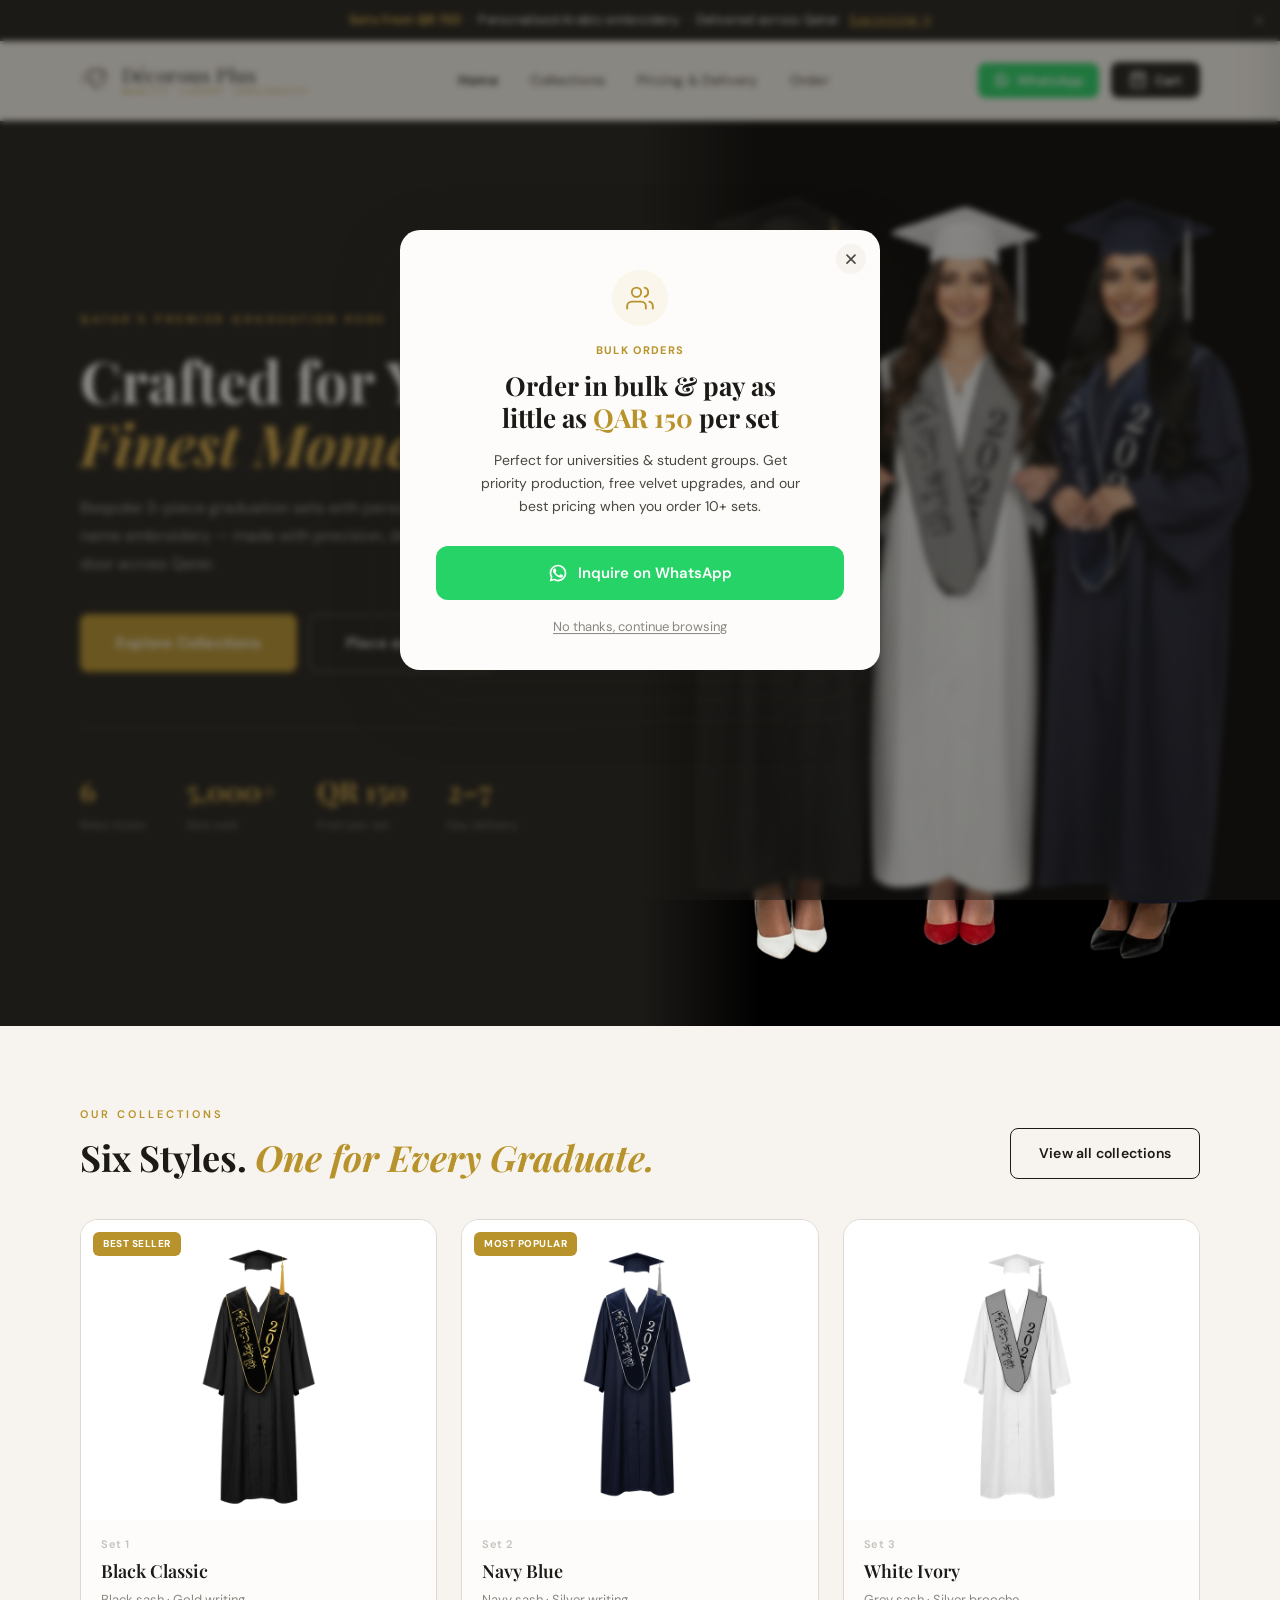
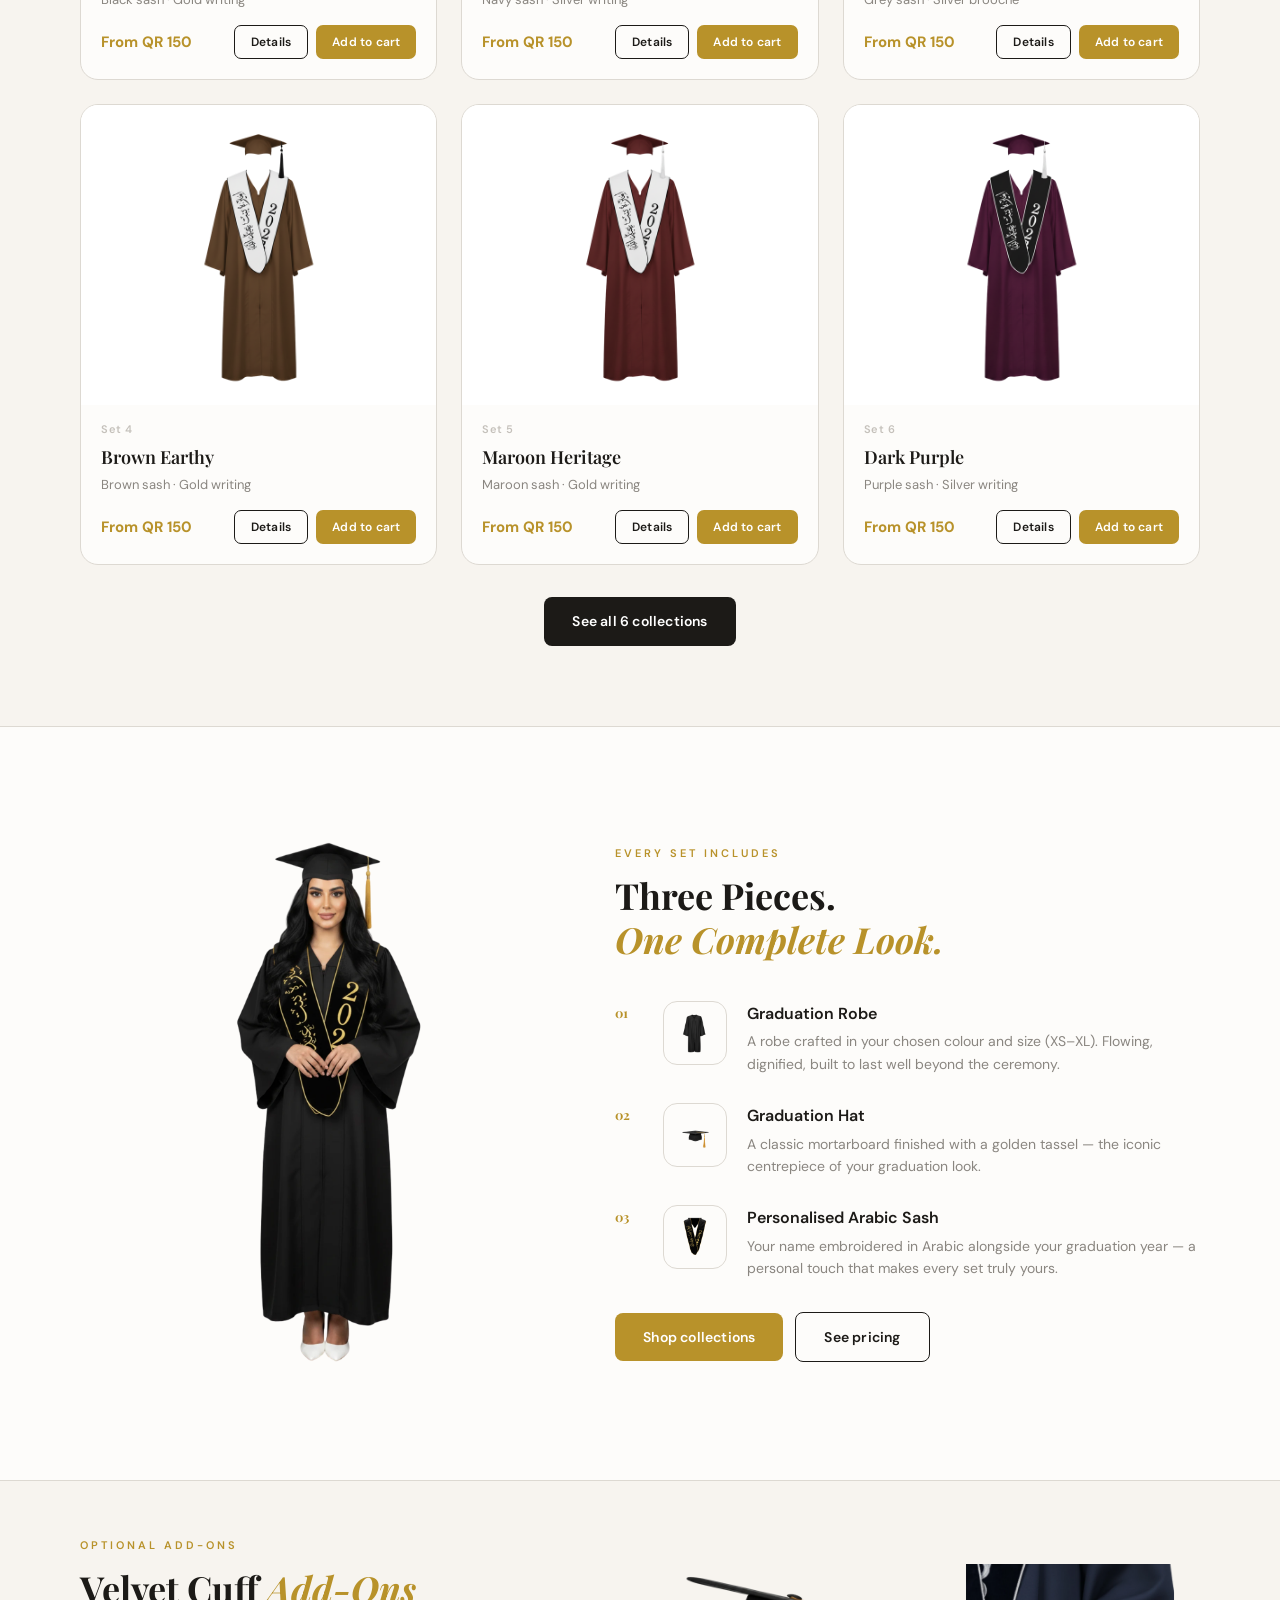
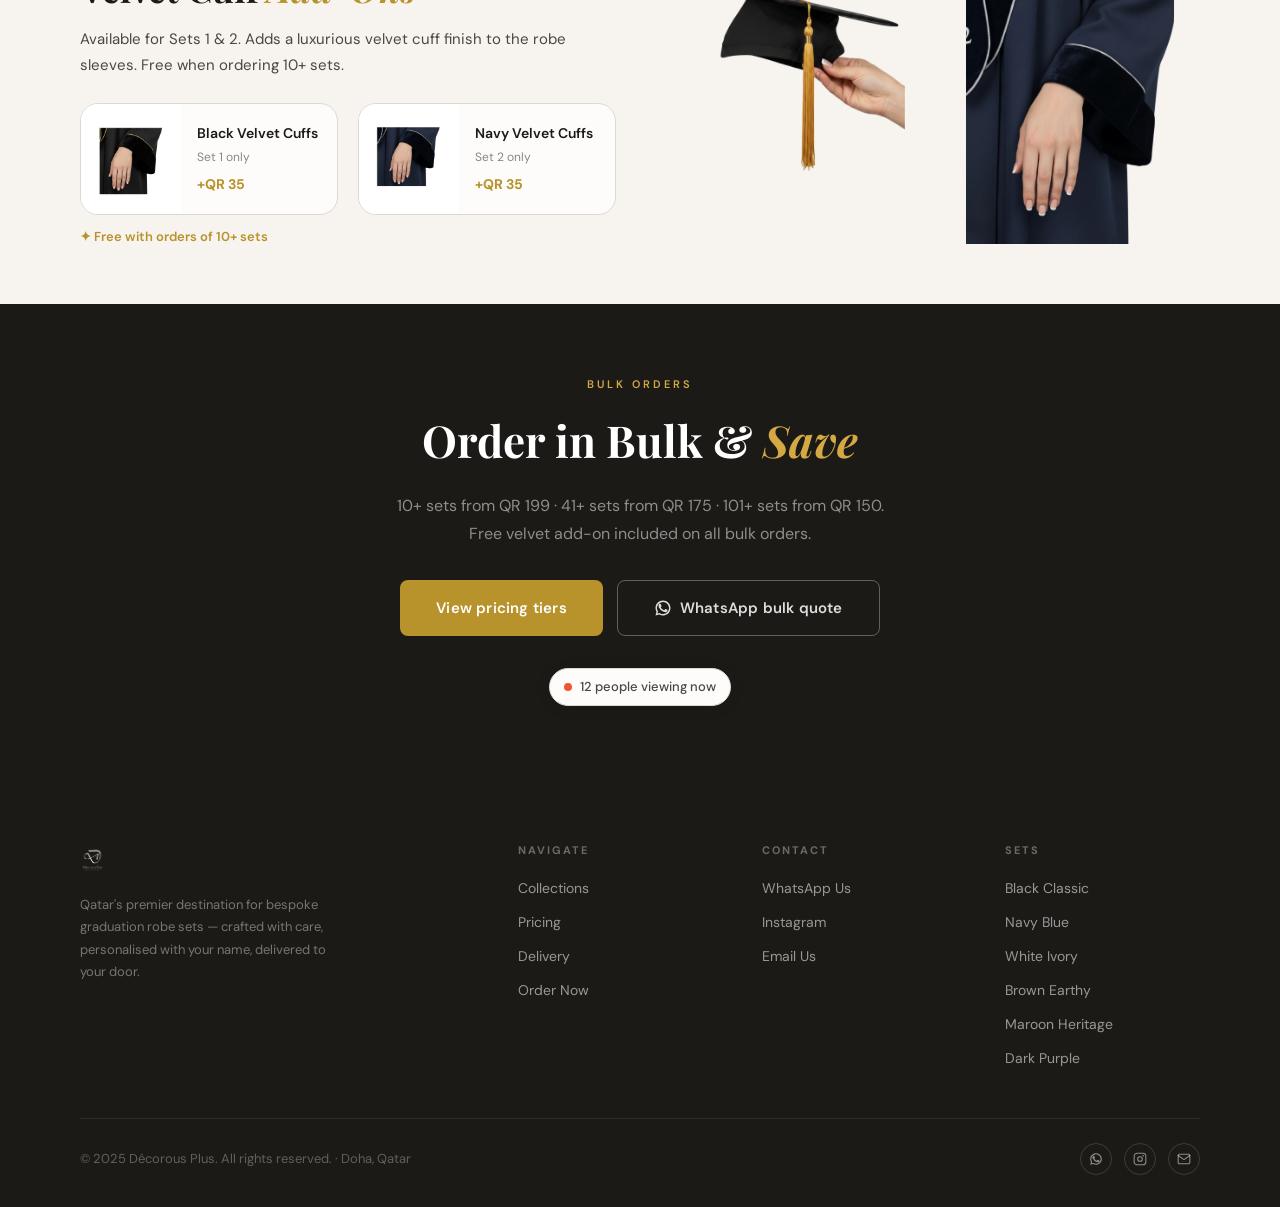
==== commit 7e79760a: "Add files via upload" ====
--- a/index.html
+++ b/index.html
@@ -13,8 +13,13 @@
 
 <!-- Announcement -->
 <div class="ann-bar" id="annBar">
-  <strong>Sets from QR 150</strong> &nbsp;·&nbsp; Personalised Arabic embroidery &nbsp;·&nbsp; Delivered across Qatar
-  &nbsp;&nbsp;<a href="pricing.html">See pricing →</a>
+  <div class="ann-marquee-wrap">
+    <div class="ann-marquee-track">
+      <span class="ann-marquee-item"><strong>Sets from QR 150</strong> &nbsp;·&nbsp; Personalised Arabic embroidery &nbsp;·&nbsp; Delivered across Qatar &nbsp;&nbsp;<a href="pricing.html">See pricing →</a></span>
+      <span class="ann-marquee-item"><strong>Sets from QR 150</strong> &nbsp;·&nbsp; Personalised Arabic embroidery &nbsp;·&nbsp; Delivered across Qatar &nbsp;&nbsp;<a href="pricing.html">See pricing →</a></span>
+    </div>
+  </div>
+  <div class="ann-static"><strong>Sets from QR 150</strong> &nbsp;·&nbsp; Personalised Arabic embroidery &nbsp;·&nbsp; Delivered across Qatar &nbsp;&nbsp;<a href="pricing.html">See pricing →</a></div>
   <button class="ann-close" onclick="closeAnn()">×</button>
 </div>
 
@@ -464,6 +469,28 @@
 <!-- Toast -->
 <div class="toast-container" id="toastContainer"></div>
 
+<!-- Bulk Popup -->
+<div class="bulk-popup-overlay" id="bulkPopupOverlay" onclick="closeBulkPopup()"></div>
+<div class="bulk-popup" id="bulkPopup">
+  <button class="bulk-popup-close" onclick="closeBulkPopup()" aria-label="Close">
+    <svg width="16" height="16" viewBox="0 0 24 24" fill="none" stroke="currentColor" stroke-width="2.5" stroke-linecap="round"><line x1="18" y1="6" x2="6" y2="18"/><line x1="6" y1="6" x2="18" y2="18"/></svg>
+  </button>
+  <div class="bulk-popup-icon">
+    <svg width="28" height="28" viewBox="0 0 24 24" fill="none" stroke="currentColor" stroke-width="1.6" stroke-linecap="round" stroke-linejoin="round"><path d="M17 21v-2a4 4 0 00-4-4H5a4 4 0 00-4 4v2"/><circle cx="9" cy="7" r="4"/><path d="M23 21v-2a4 4 0 00-3-3.87"/><path d="M16 3.13a4 4 0 010 7.75"/></svg>
+  </div>
+  <div class="bulk-popup-eyebrow">Bulk Orders</div>
+  <h2 class="bulk-popup-headline">Order in bulk &amp; pay as<br>little as <span class="bulk-popup-price">QAR 150</span> per set</h2>
+  <p class="bulk-popup-body">Perfect for universities &amp; student groups. Get priority production, free velvet upgrades, and our best pricing when you order 10+ sets.</p>
+  <a class="bulk-popup-wa-btn"
+     href="https://wa.me/97450393653?text=Hi%20D%C3%A9corous%20Plus%20%E2%80%94%20I%27m%20interested%20in%20bulk%20pricing%20for%20graduation%20sets.%20Please%20share%20more%20details."
+     onclick="closeBulkPopup()"
+     target="_blank" rel="noopener">
+    <svg viewBox="0 0 24 24" fill="currentColor" width="20" height="20"><path d="M17.472 14.382c-.297-.149-1.758-.867-2.03-.967-.273-.099-.471-.148-.67.15-.197.297-.767.966-.94 1.164-.173.199-.347.223-.644.075-.297-.15-1.255-.463-2.39-1.475-.883-.788-1.48-1.761-1.653-2.059-.173-.297-.018-.458.13-.606.134-.133.298-.347.446-.52.149-.174.198-.298.298-.497.099-.198.05-.371-.025-.52-.075-.149-.669-1.612-.916-2.207-.242-.579-.487-.5-.669-.51-.173-.008-.371-.01-.57-.01-.198 0-.52.074-.792.372-.272.297-1.04 1.016-1.04 2.479 0 1.462 1.065 2.875 1.213 3.074.149.198 2.096 3.2 5.077 4.487.709.306 1.262.489 1.694.625.712.227 1.36.195 1.871.118.571-.085 1.758-.719 2.006-1.413.248-.694.248-1.289.173-1.413-.074-.124-.272-.198-.57-.347z"/><path d="M12 2C6.477 2 2 6.477 2 12c0 1.821.487 3.53 1.338 5L2 22l5.1-1.32A9.953 9.953 0 0012 22c5.523 0 10-4.477 10-10S17.523 2 12 2zm0 18a8 8 0 01-4.083-1.12l-.29-.174-3.027.783.804-2.946-.19-.302A8 8 0 1112 20z"/></svg>
+    Inquire on WhatsApp
+  </a>
+  <button class="bulk-popup-skip" onclick="closeBulkPopup()">No thanks, continue browsing</button>
+</div>
+
 <script src="assets/js/main.js"></script>
 <script src="assets/js/mobile-init.js"></script>
 </body>
--- a/assets/css/styles.css
+++ b/assets/css/styles.css
@@ -58,6 +58,8 @@
   font-size: 18px; line-height: 1; cursor: pointer;
 }
 .ann-bar a { color: var(--gold-l); text-decoration: underline; }
+/* Desktop: hide marquee, show static */
+.ann-marquee-wrap { display: none; }
 
 /* ---- NAV ---- */
 .site-nav {
@@ -473,7 +475,10 @@
 .modal-qty-btn:hover { background: var(--cream-d); }
 .modal-qty-num { font-size: 18px; font-weight: 600; color: var(--ink); min-width: 24px; text-align: center; }
 .modal-names-list { display: flex; flex-direction: column; gap: 8px; margin-top: 2px; }
-.modal-name-row { display: flex; align-items: center; gap: 10px; }
+.modal-name-row { display: flex; align-items: center; gap: 10px; flex-wrap: wrap; }
+.modal-item-sizes { display: flex; gap: 4px; flex-shrink: 0; }
+.modal-sz-sm { padding: 5px 9px; border-radius: 6px; border: 1px solid var(--border); background: var(--cream); color: var(--ink-m); font-size: 11px; font-weight: 600; cursor: pointer; transition: all 0.15s; }
+.modal-sz-sm.on { border-color: var(--ink); background: var(--ink); color: #fff; }
 .modal-name-num { width: 24px; height: 24px; border-radius: 50%; background: var(--cream-d); border: 1px solid var(--border); display: flex; align-items: center; justify-content: center; font-size: 11px; font-weight: 700; color: var(--ink-m); flex-shrink: 0; }
 .modal-velvet { background: var(--cream); border: 1px solid var(--border); border-radius: 10px; padding: 13px 14px; display: flex; align-items: center; gap: 12px; cursor: pointer; transition: border-color 0.15s; }
 .modal-velvet.on { border-color: var(--gold); background: var(--gold-bg); }
@@ -546,3 +551,81 @@
   .cart-drawer { width: 100%; }
   .footer-grid { grid-template-columns: 1fr 1fr; }
 }
+
+/* ---- BULK POPUP ---- */
+.bulk-popup-overlay {
+  position: fixed; inset: 0; background: rgba(28,26,23,0.5);
+  backdrop-filter: blur(3px); z-index: 1100;
+  opacity: 0; pointer-events: none; transition: opacity 0.3s ease;
+}
+.bulk-popup-overlay.open { opacity: 1; pointer-events: all; }
+
+.bulk-popup {
+  position: fixed; z-index: 1101;
+  top: 50%; left: 50%; transform: translate(-50%, -46%) scale(0.96);
+  width: min(480px, calc(100vw - 32px));
+  background: var(--white); border-radius: 20px;
+  box-shadow: 0 24px 72px rgba(28,26,23,0.18);
+  padding: 40px 36px 32px;
+  text-align: center;
+  opacity: 0; pointer-events: none;
+  transition: opacity 0.32s ease, transform 0.32s cubic-bezier(.22,1,.36,1);
+}
+.bulk-popup.open {
+  opacity: 1; pointer-events: all;
+  transform: translate(-50%, -50%) scale(1);
+}
+
+.bulk-popup-close {
+  position: absolute; top: 14px; right: 14px;
+  width: 30px; height: 30px; border-radius: 50%;
+  border: none; background: var(--cream); color: var(--ink-m);
+  display: flex; align-items: center; justify-content: center;
+  cursor: pointer; transition: background 0.15s;
+}
+.bulk-popup-close:hover { background: var(--cream-d); }
+
+.bulk-popup-icon {
+  width: 56px; height: 56px; border-radius: 50%;
+  background: var(--gold-bg); color: var(--gold);
+  display: flex; align-items: center; justify-content: center;
+  margin: 0 auto 16px;
+}
+
+.bulk-popup-eyebrow {
+  font-size: 11px; font-weight: 700; letter-spacing: 0.12em;
+  text-transform: uppercase; color: var(--gold); margin-bottom: 10px;
+}
+
+.bulk-popup-headline {
+  font-family: 'Playfair Display', serif;
+  font-size: 26px; font-weight: 700; color: var(--ink);
+  line-height: 1.25; margin-bottom: 14px;
+}
+.bulk-popup-price { color: var(--gold); }
+
+.bulk-popup-body {
+  font-size: 14px; color: var(--ink-m); line-height: 1.65;
+  margin-bottom: 28px; max-width: 340px; margin-left: auto; margin-right: auto;
+}
+
+.bulk-popup-wa-btn {
+  display: inline-flex; align-items: center; justify-content: center;
+  gap: 10px; width: 100%;
+  background: #25D366; color: #fff;
+  font-size: 15px; font-weight: 600;
+  padding: 15px 24px; border-radius: 12px;
+  text-decoration: none; cursor: pointer;
+  transition: background 0.15s, transform 0.15s;
+  margin-bottom: 14px;
+}
+.bulk-popup-wa-btn:hover { background: #1ebe5c; transform: translateY(-1px); }
+.bulk-popup-wa-btn:active { transform: translateY(0); }
+
+.bulk-popup-skip {
+  background: none; border: none; cursor: pointer;
+  font-size: 13px; color: var(--ink-l);
+  text-decoration: underline; text-underline-offset: 2px;
+  transition: color 0.15s;
+}
+.bulk-popup-skip:hover { color: var(--ink-m); }
--- a/assets/css/mobile.css
+++ b/assets/css/mobile.css
@@ -31,21 +31,37 @@
      ============================================= */
   .ann-bar {
     font-size: 11.5px;
-    padding: 9px 40px 9px 16px;
-    text-align: left;
+    padding: 9px 36px 9px 0;
+    overflow: hidden;
+    letter-spacing: 0.1px;
+  }
+
+  /* Hide static text, show marquee on mobile */
+  .ann-static { display: none; }
+  .ann-marquee-wrap {
+    display: block;
+    overflow: hidden;
     white-space: nowrap;
-    overflow: hidden;
-    text-overflow: ellipsis;
-    letter-spacing: 0.1px;
-  }
-
-  .ann-bar::after {
-    content: '';
-    position: absolute;
-    right: 36px; top: 0; bottom: 0;
-    width: 40px;
-    background: linear-gradient(to right, transparent, var(--ink));
-  }
+    width: 100%;
+  }
+  .ann-marquee-track {
+    display: inline-flex;
+    animation: ann-scroll 18s linear infinite;
+  }
+  .ann-marquee-item {
+    display: inline-block;
+    padding-right: 64px; /* gap between repetitions */
+  }
+  .ann-marquee-item a { color: var(--gold-l); text-decoration: underline; }
+  .ann-marquee-item strong { color: var(--gold-l); }
+
+  @keyframes ann-scroll {
+    from { transform: translateX(0); }
+    to   { transform: translateX(-50%); }
+  }
+
+  /* No fade overlay needed anymore */
+  .ann-bar::after { display: none; }
 
   /* =============================================
      TOP NAVIGATION — Streamlined mobile nav
@@ -612,41 +628,83 @@
      ============================================= */
   .pricing-grid {
     grid-template-columns: 1fr !important;
-    gap: 12px !important;
-  }
-
-  .pricing-card {
-    padding: 22px 20px;
-    border-radius: 16px;
-    display: flex;
-    align-items: center;
-    gap: 16px;
-  }
-
+    gap: 14px !important;
+  }
+
+  /* Featured card first */
   .pricing-card.featured {
     order: -1;
   }
 
-  .pricing-card > * { width: auto; }
-
-  /* Make pricing cards more compact / horizontal on mobile */
+  /* Clean vertical card layout — override the broken horizontal desktop flex */
+  .pricing-card {
+    display: block !important;
+    padding: 24px 20px 20px !important;
+    border-radius: 16px !important;
+    position: relative;
+  }
+
+  .pricing-badge {
+    top: 0;
+    right: 16px;
+    font-size: 10px;
+    padding: 5px 12px;
+  }
+
+  .pricing-range {
+    font-size: 12px;
+    margin-bottom: 6px;
+    display: block;
+  }
+
   .pricing-price {
-    font-size: 32px !important;
+    font-size: 44px !important;
+    display: block;
+    line-height: 1;
+    margin-bottom: 2px;
+  }
+
+  .pricing-per {
+    font-size: 13px;
+    margin-bottom: 18px;
+    display: block;
   }
 
   .pricing-features {
-    gap: 7px;
-    margin-bottom: 16px;
+    gap: 10px;
+    margin-bottom: 18px;
   }
 
   .pricing-features li {
-    font-size: 12.5px;
+    font-size: 13px;
+    align-items: center;
   }
 
   .pricing-cta {
-    padding: 11px;
+    width: 100%;
+    display: block;
+    padding: 13px;
     font-size: 13px;
+    font-weight: 700;
     border-radius: 10px;
+    text-align: center;
+    text-decoration: none;
+  }
+
+  /* Page header feature pills — stack vertically on mobile */
+  [style*="display:flex;gap:24px;margin-top:20px"] {
+    flex-direction: column !important;
+    gap: 10px !important;
+  }
+
+  /* Addon cards — full width on mobile */
+  [style*="display:flex;gap:20px;flex-wrap:wrap"] {
+    flex-direction: column !important;
+    gap: 12px !important;
+  }
+
+  [style*="background:var(--cream);border:1px solid var(--border);border-radius:16px;display:flex"][style*="width:320px"] {
+    width: 100% !important;
   }
 
   /* =============================================
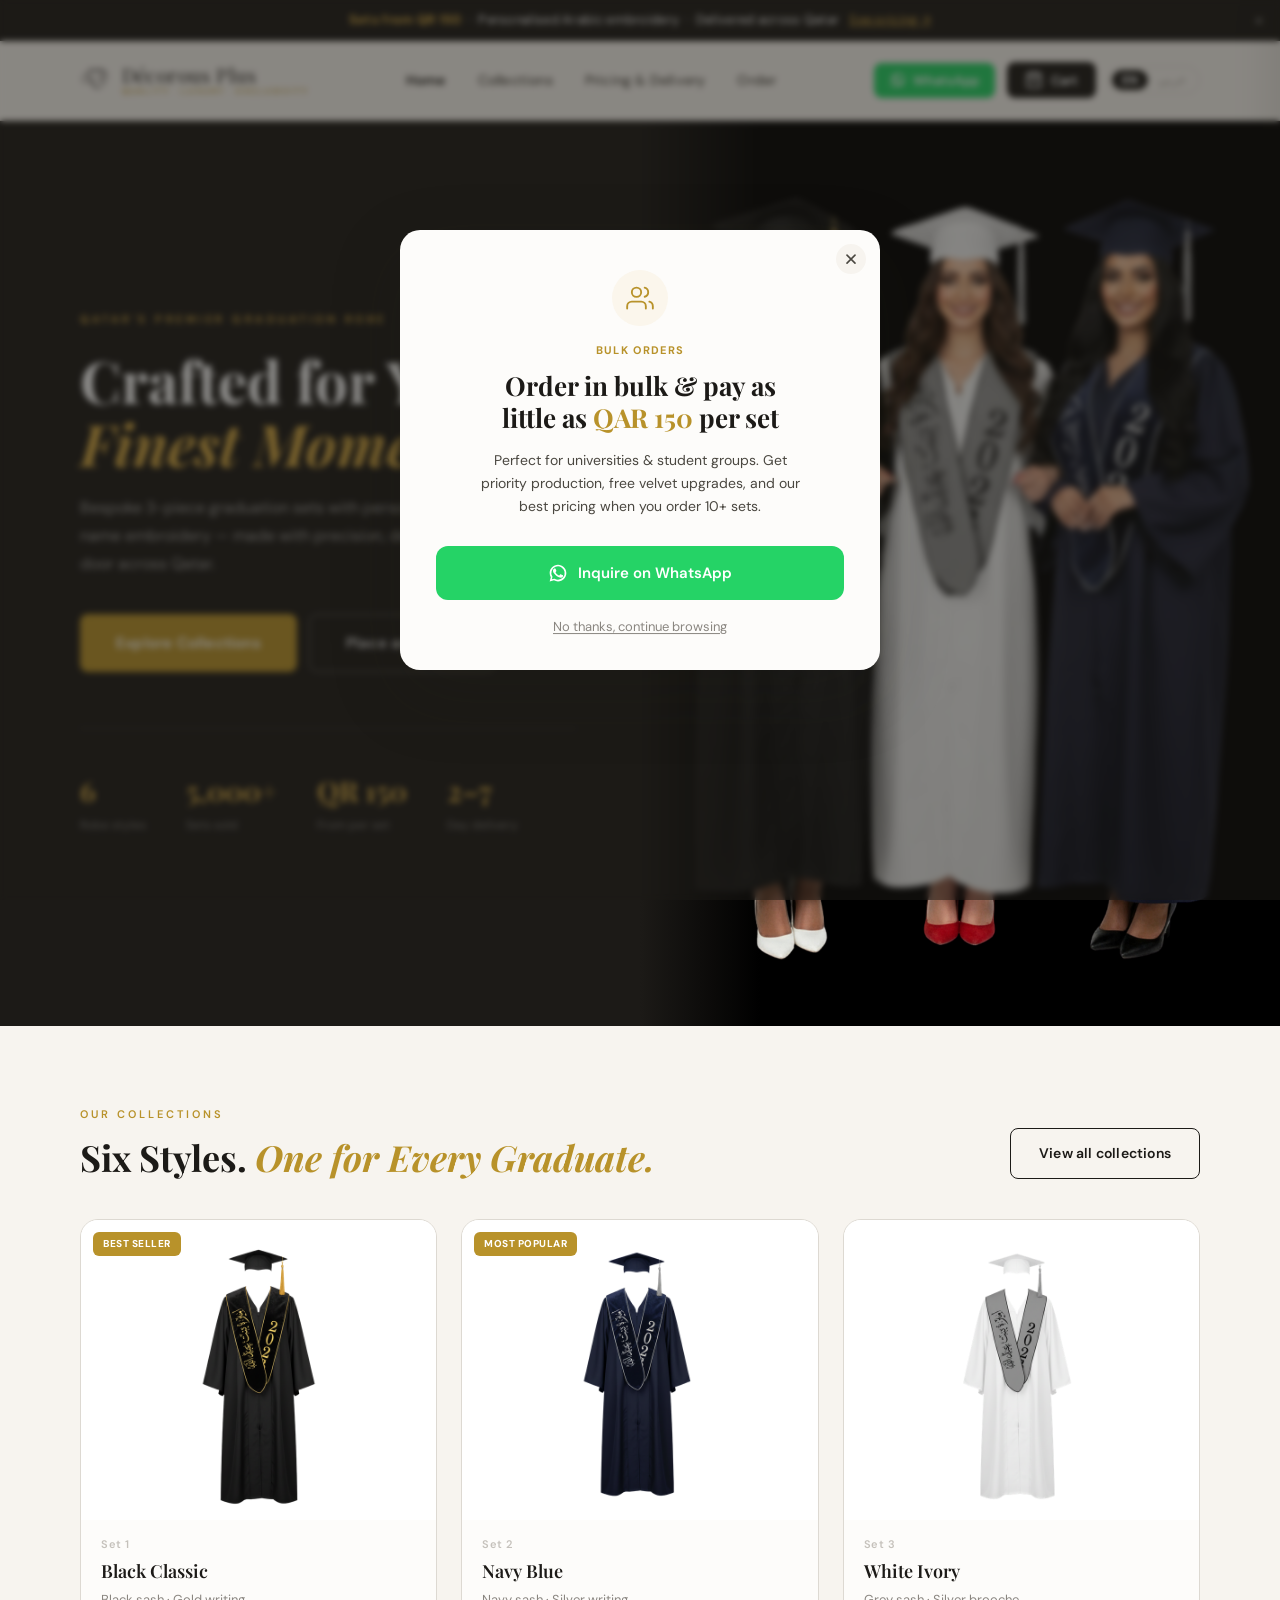
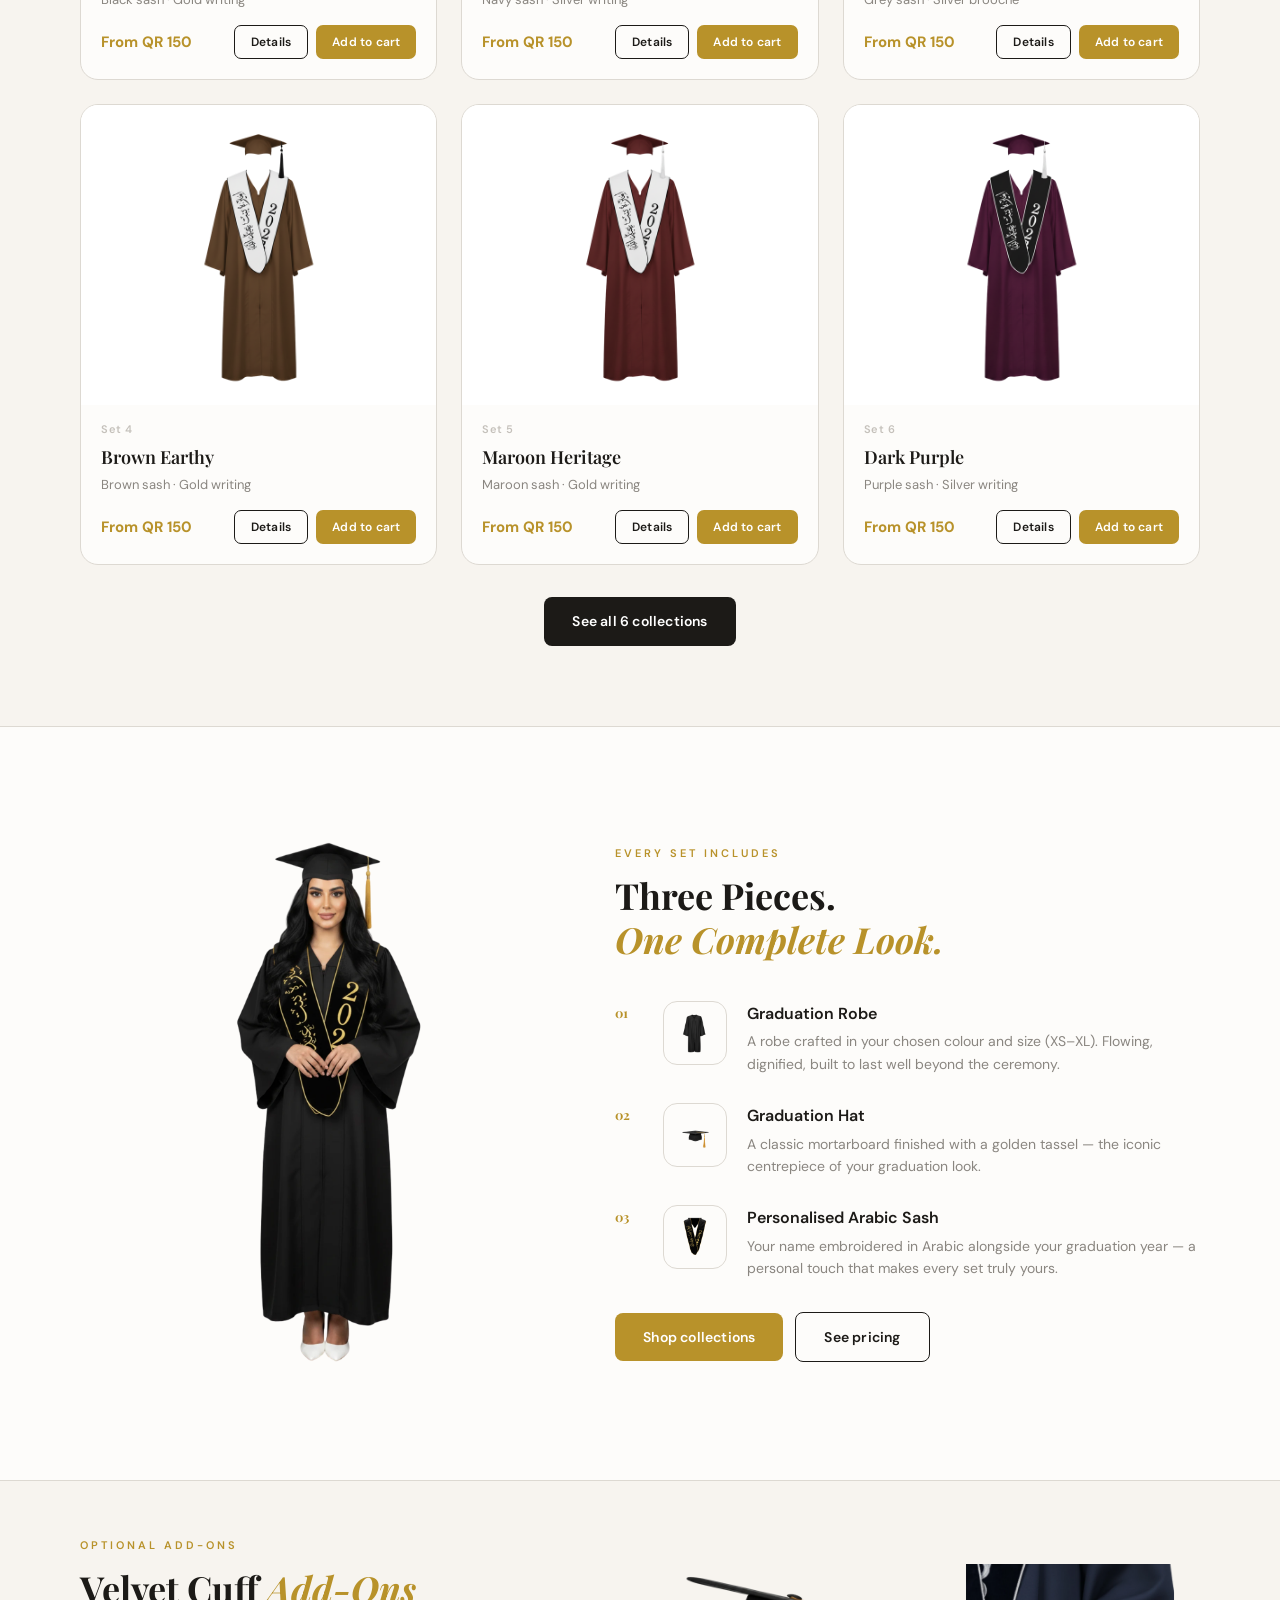
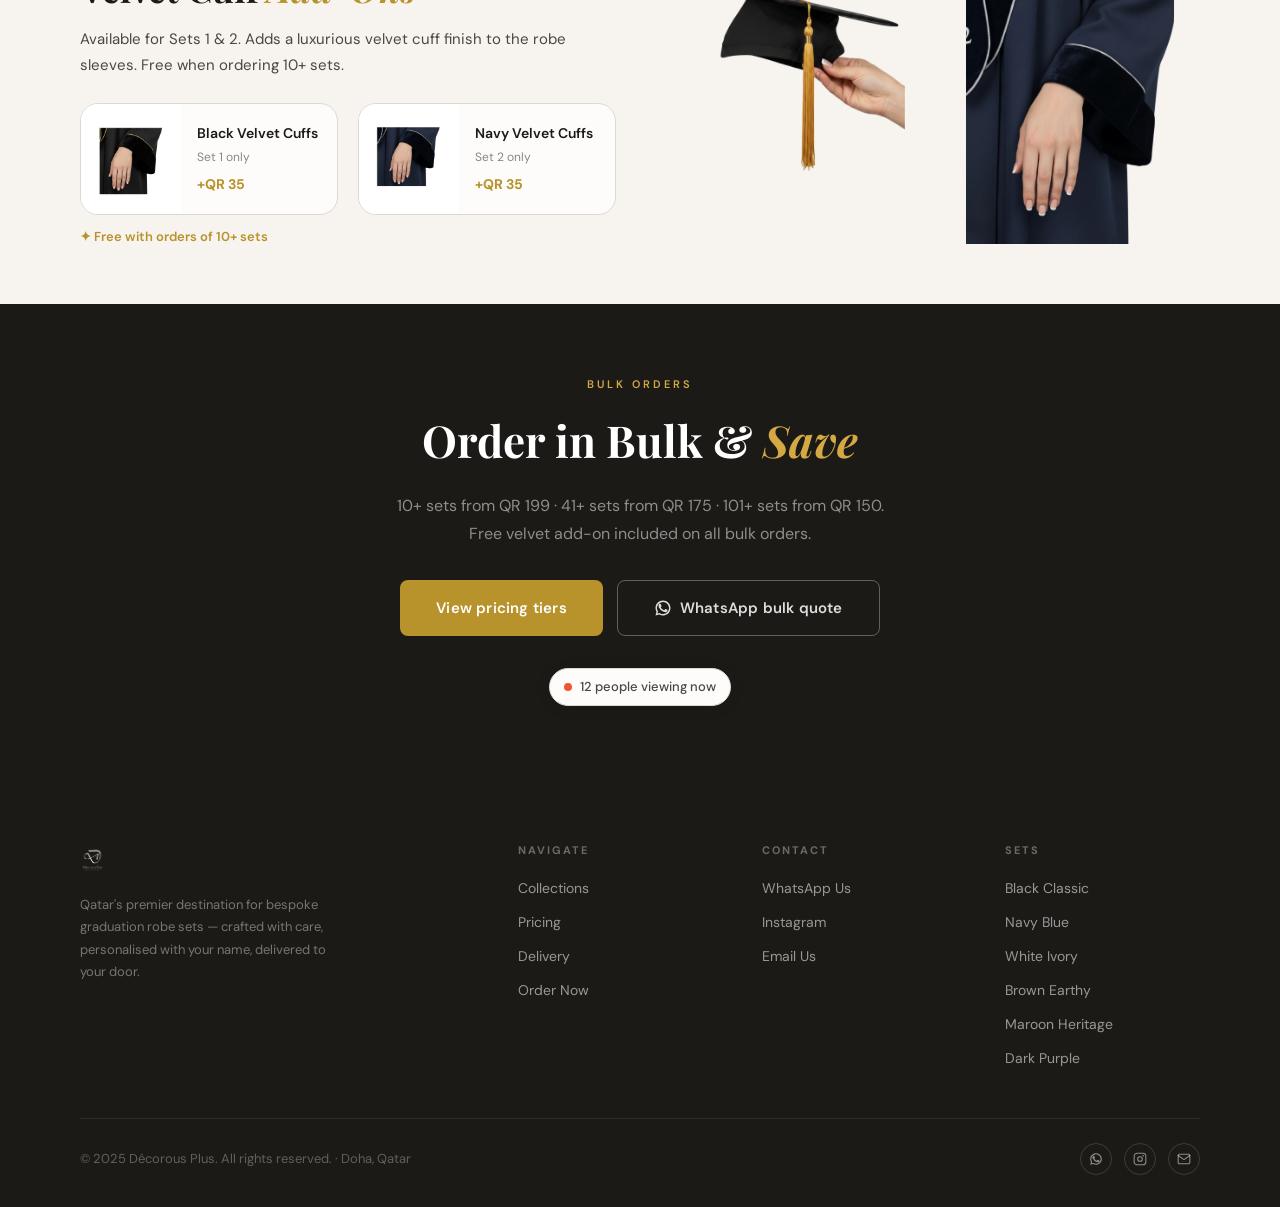
==== commit 2a154b03: "Add files via upload" ====
--- a/index.html
+++ b/index.html
@@ -6,73 +6,107 @@
 <title>Décorous Plus — Qatar's Premier Graduation Robe Sets</title>
 <meta name="description" content="Bespoke graduation robe sets with personalised Arabic name embroidery. 6 styles, delivered across Qatar. From QR 150 per set.">
 <link rel="icon" type="image/png" href="assets/images/logo.png">
+<link rel="manifest" href="manifest.json">
+<meta name="theme-color" content="#1C1A17">
+<meta name="mobile-web-app-capable" content="yes">
+<meta name="apple-mobile-web-app-capable" content="yes">
+<meta name="apple-mobile-web-app-status-bar-style" content="black-translucent">
+<meta name="apple-mobile-web-app-title" content="Décorous+">
+<link rel="apple-touch-icon" href="assets/images/icon-192.png">
 <link rel="stylesheet" href="assets/css/styles.css">
 <link rel="stylesheet" href="assets/css/mobile.css">
 </head>
 <body data-page="home">
 
+<!-- PWA Animated Splash Screen (standalone mode only) -->
+<div id="splashScreen">
+  <div class="splash-bg"></div>
+  <div class="splash-particles">
+    <span></span><span></span><span></span>
+    <span></span><span></span><span></span>
+  </div>
+  <div class="splash-content">
+    <div class="splash-logo-wrap">
+      <div class="splash-ring splash-ring-1"></div>
+      <div class="splash-ring splash-ring-2"></div>
+      <img src="assets/images/icon-512.png" class="splash-logo" alt="Décorous+">
+    </div>
+    <div class="splash-text">
+      <div class="splash-name">Décorous Plus</div>
+      <div class="splash-tagline" data-i18n="splash_tagline">Quality · Luxury · Exclusivity</div>
+    </div>
+    <div class="splash-bar-wrap">
+      <div class="splash-bar"></div>
+    </div>
+  </div>
+</div>
+
 <!-- Announcement -->
 <div class="ann-bar" id="annBar">
   <div class="ann-marquee-wrap">
     <div class="ann-marquee-track">
-      <span class="ann-marquee-item"><strong>Sets from QR 150</strong> &nbsp;·&nbsp; Personalised Arabic embroidery &nbsp;·&nbsp; Delivered across Qatar &nbsp;&nbsp;<a href="pricing.html">See pricing →</a></span>
-      <span class="ann-marquee-item"><strong>Sets from QR 150</strong> &nbsp;·&nbsp; Personalised Arabic embroidery &nbsp;·&nbsp; Delivered across Qatar &nbsp;&nbsp;<a href="pricing.html">See pricing →</a></span>
-    </div>
-  </div>
-  <div class="ann-static"><strong>Sets from QR 150</strong> &nbsp;·&nbsp; Personalised Arabic embroidery &nbsp;·&nbsp; Delivered across Qatar &nbsp;&nbsp;<a href="pricing.html">See pricing →</a></div>
+      <span class="ann-marquee-item" data-i18n="ann_home"></span>
+      <span class="ann-marquee-item" data-i18n="ann_home"></span>
+    </div>
+  </div>
+  <div class="ann-static" data-i18n="ann_home"></div>
   <button class="ann-close" onclick="closeAnn()">×</button>
 </div>
 
 <!-- Nav -->
 <nav class="site-nav">
   <div class="nav-inner">
-    <a href="index.html" class="nav-logo"><img src="assets/images/logo.png" alt="Décorous Plus" class="logo-icon"><span class="nav-logo-text"><span class="nav-logo-name">Décorous Plus</span><span class="nav-logo-tagline">Quality · Luxury · Exclusivity</span></span></a>
+    <a href="index.html" class="nav-logo"><img src="assets/images/logo.png" alt="Décorous Plus" class="logo-icon"><span class="nav-logo-text"><span class="nav-logo-name">Décorous Plus</span><span class="nav-logo-tagline" data-i18n="nav_tagline">Quality · Luxury · Exclusivity</span></span></a>
     <ul class="nav-links">
-      <li><a href="index.html" class="active">Home</a></li>
-      <li><a href="collections.html">Collections</a></li>
-      <li><a href="pricing.html">Pricing & Delivery</a></li>
-      <li><a href="order.html">Order</a></li>
+      <li><a href="index.html" class="active" data-i18n="nav_home">Home</a></li>
+      <li><a href="collections.html" data-i18n="nav_collections">Collections</a></li>
+      <li><a href="pricing.html" data-i18n="nav_pricing">Pricing & Delivery</a></li>
+      <li><a href="order.html" data-i18n="nav_order">Order</a></li>
     </ul>
     <div class="nav-right">
       <button class="nav-wa-btn" onclick="window.open('https://wa.me/97450393653','_blank')">
         <svg viewBox="0 0 24 24" fill="currentColor"><path d="M17.472 14.382c-.297-.149-1.758-.867-2.03-.967-.273-.099-.471-.148-.67.15-.197.297-.767.966-.94 1.164-.173.199-.347.223-.644.075-.297-.15-1.255-.463-2.39-1.475-.883-.788-1.48-1.761-1.653-2.059-.173-.297-.018-.458.13-.606.134-.133.298-.347.446-.52.149-.174.198-.298.298-.497.099-.198.05-.371-.025-.52-.075-.149-.669-1.612-.916-2.207-.242-.579-.487-.5-.669-.51-.173-.008-.371-.01-.57-.01-.198 0-.52.074-.792.372-.272.297-1.04 1.016-1.04 2.479 0 1.462 1.065 2.875 1.213 3.074.149.198 2.096 3.2 5.077 4.487.709.306 1.262.489 1.694.625.712.227 1.36.195 1.871.118.571-.085 1.758-.719 2.006-1.413.248-.694.248-1.289.173-1.413-.074-.124-.272-.198-.57-.347z"/><path d="M12 2C6.477 2 2 6.477 2 12c0 1.821.487 3.53 1.338 5L2 22l5.1-1.32A9.953 9.953 0 0012 22c5.523 0 10-4.477 10-10S17.523 2 12 2zm0 18a8 8 0 01-4.083-1.12l-.29-.174-3.027.783.804-2.946-.19-.302A8 8 0 1112 20z"/></svg>
-        WhatsApp
+        <span data-i18n="nav_whatsapp">WhatsApp</span>
       </button>
       <button class="nav-cart-btn" onclick="openCart()">
         <svg width="18" height="18" viewBox="0 0 24 24" fill="none" stroke="currentColor" stroke-width="2" stroke-linecap="round" stroke-linejoin="round"><path d="M6 2L3 6v14a2 2 0 002 2h14a2 2 0 002-2V6l-3-4z"/><line x1="3" y1="6" x2="21" y2="6"/><path d="M16 10a4 4 0 01-8 0"/></svg>
-        Cart
+        <span data-i18n="nav_cart">Cart</span>
         <div class="nav-cart-badge cart-count" style="display:none;">0</div>
       </button>
-    </div>
+    
+      <button class="lang-toggle" onclick="I18N.toggle()" data-current="en" aria-label="Toggle language">
+        <span class="lang-opt lang-opt-en">EN</span>
+        <span class="lang-opt lang-opt-ar">عربي</span>
+      </button>
   </div>
 </nav>
 
 <!-- Hero -->
 <section class="hero-section">
   <div class="hero-content-col">
-    <div class="hero-tagline">Qatar's Premier Graduation Robe</div>
-    <h1 class="hero-h1">Crafted for Your<br><em>Finest Moment</em></h1>
-    <p class="hero-sub">Bespoke 3-piece graduation sets with personalised Arabic name embroidery — made with precision, delivered to your door across Qatar.</p>
+    <div class="hero-tagline" data-i18n="hero_eyebrow">Qatar's Premier Graduation Robe</div>
+    <h1 class="hero-h1" data-i18n="hero_h1">Crafted for Your<br><em>Finest Moment</em></h1>
+    <p class="hero-sub" data-i18n="hero_sub">Bespoke 3-piece graduation sets with personalised Arabic name embroidery — made with precision, delivered to your door across Qatar.</p>
     <div class="hero-btns">
-      <a href="collections.html" class="btn btn-gold btn-lg">Explore Collections</a>
-      <a href="order.html" class="btn btn-ghost btn-lg">Place an Order</a>
+      <a href="collections.html" class="btn btn-gold btn-lg" data-i18n="hero_btn_explore">Explore Collections</a>
+      <a href="order.html" class="btn btn-ghost btn-lg" data-i18n="hero_btn_order">Place an Order</a>
     </div>
     <div class="hero-stats">
       <div>
         <div class="hero-stat-num">6</div>
-        <div class="hero-stat-lbl">Robe styles</div>
+        <div class="hero-stat-lbl" data-i18n="hero_stat_styles">Robe styles</div>
       </div>
       <div>
         <div class="hero-stat-num">5,000+</div>
-        <div class="hero-stat-lbl">Sets sold</div>
+        <div class="hero-stat-lbl" data-i18n="hero_stat_sold">Sets sold</div>
       </div>
       <div>
         <div class="hero-stat-num">QR 150</div>
-        <div class="hero-stat-lbl">From per set</div>
+        <div class="hero-stat-lbl" data-i18n="hero_stat_from">From per set</div>
       </div>
       <div>
         <div class="hero-stat-num">2–7</div>
-        <div class="hero-stat-lbl">Day delivery</div>
+        <div class="hero-stat-lbl" data-i18n="hero_stat_delivery">Day delivery</div>
       </div>
     </div>
   </div>
@@ -87,44 +121,44 @@
   <div class="container">
     <div style="display:flex;align-items:flex-end;justify-content:space-between;margin-bottom:40px;">
       <div>
-        <div class="eyebrow">Our Collections</div>
-        <h2 class="section-title">Six Styles. <em>One for Every Graduate.</em></h2>
-      </div>
-      <a href="collections.html" class="btn btn-outline">View all collections</a>
+        <div class="eyebrow" data-i18n="collections_eyebrow">Our Collections</div>
+        <h2 class="section-title" data-i18n="collections_title">Six Styles. <em>One for Every Graduate.</em></h2>
+      </div>
+      <a href="collections.html" class="btn btn-outline" data-i18n="collections_view_all">View all collections</a>
     </div>
     <div class="products-grid" id="homeProductsGrid">
       <div class="product-card">
         <div class="product-card-img-wrap">
-          <div class="product-badge">Best Seller</div>
+          <div class="product-badge" data-i18n="product_best_seller">Best Seller</div>
           <img src="assets/images/product-set-black.png" class="product-card-img" alt="Black Classic Set">
         </div>
         <div class="product-card-body">
-          <div class="product-card-set">Set 1</div>
-          <div class="product-card-name">Black Classic</div>
-          <div class="product-card-sash">Black sash · Gold writing</div>
+          <div class="product-card-set" data-i18n="set1_id">Set 1</div>
+          <div class="product-card-name" data-i18n="set1_name">Black Classic</div>
+          <div class="product-card-sash" data-i18n="set1_sash">Black sash · Gold writing</div>
           <div class="product-card-footer">
-            <div class="product-card-price">From QR 150</div>
+            <div class="product-card-price" data-i18n="product_from">From QR 150</div>
             <div class="product-card-cta">
-              <button class="btn btn-outline btn-sm" onclick="openProductModal(1)">Details</button>
-              <button class="btn btn-gold btn-sm" onclick="openProductModal(1)">Add to cart</button>
+              <button class="btn btn-outline btn-sm" onclick="openProductModal(1)" data-i18n="product_details">Details</button>
+              <button class="btn btn-gold btn-sm" onclick="openProductModal(1)" data-i18n="product_add_cart">Add to cart</button>
             </div>
           </div>
         </div>
       </div>
       <div class="product-card">
         <div class="product-card-img-wrap">
-          <div class="product-badge">Most Popular</div>
+          <div class="product-badge" data-i18n="product_most_popular">Most Popular</div>
           <img src="assets/images/product-set-navy.png" class="product-card-img" alt="Navy Blue Set">
         </div>
         <div class="product-card-body">
-          <div class="product-card-set">Set 2</div>
-          <div class="product-card-name">Navy Blue</div>
-          <div class="product-card-sash">Navy sash · Silver writing</div>
+          <div class="product-card-set" data-i18n="set2_id">Set 2</div>
+          <div class="product-card-name" data-i18n="set2_name">Navy Blue</div>
+          <div class="product-card-sash" data-i18n="set2_sash">Navy sash · Silver writing</div>
           <div class="product-card-footer">
-            <div class="product-card-price">From QR 150</div>
+            <div class="product-card-price" data-i18n="product_from">From QR 150</div>
             <div class="product-card-cta">
-              <button class="btn btn-outline btn-sm" onclick="openProductModal(2)">Details</button>
-              <button class="btn btn-gold btn-sm" onclick="openProductModal(2)">Add to cart</button>
+              <button class="btn btn-outline btn-sm" onclick="openProductModal(2)" data-i18n="product_details">Details</button>
+              <button class="btn btn-gold btn-sm" onclick="openProductModal(2)" data-i18n="product_add_cart">Add to cart</button>
             </div>
           </div>
         </div>
@@ -134,14 +168,14 @@
           <img src="assets/images/product-set-white.png" class="product-card-img" alt="White Ivory Set">
         </div>
         <div class="product-card-body">
-          <div class="product-card-set">Set 3</div>
-          <div class="product-card-name">White Ivory</div>
-          <div class="product-card-sash">Grey sash · Silver brooche</div>
+          <div class="product-card-set" data-i18n="set3_id">Set 3</div>
+          <div class="product-card-name" data-i18n="set3_name">White Ivory</div>
+          <div class="product-card-sash" data-i18n="set3_sash">Grey sash · Silver brooche</div>
           <div class="product-card-footer">
-            <div class="product-card-price">From QR 150</div>
+            <div class="product-card-price" data-i18n="product_from">From QR 150</div>
             <div class="product-card-cta">
-              <button class="btn btn-outline btn-sm" onclick="openProductModal(3)">Details</button>
-              <button class="btn btn-gold btn-sm" onclick="openProductModal(3)">Add to cart</button>
+              <button class="btn btn-outline btn-sm" onclick="openProductModal(3)" data-i18n="product_details">Details</button>
+              <button class="btn btn-gold btn-sm" onclick="openProductModal(3)" data-i18n="product_add_cart">Add to cart</button>
             </div>
           </div>
         </div>
@@ -151,14 +185,14 @@
           <img src="assets/images/product-set-brown.png" class="product-card-img" alt="Brown Earthy Set">
         </div>
         <div class="product-card-body">
-          <div class="product-card-set">Set 4</div>
-          <div class="product-card-name">Brown Earthy</div>
-          <div class="product-card-sash">Brown sash · Gold writing</div>
+          <div class="product-card-set" data-i18n="set4_id">Set 4</div>
+          <div class="product-card-name" data-i18n="set4_name">Brown Earthy</div>
+          <div class="product-card-sash" data-i18n="set4_sash">Brown sash · Gold writing</div>
           <div class="product-card-footer">
-            <div class="product-card-price">From QR 150</div>
+            <div class="product-card-price" data-i18n="product_from">From QR 150</div>
             <div class="product-card-cta">
-              <button class="btn btn-outline btn-sm" onclick="openProductModal(4)">Details</button>
-              <button class="btn btn-gold btn-sm" onclick="openProductModal(4)">Add to cart</button>
+              <button class="btn btn-outline btn-sm" onclick="openProductModal(4)" data-i18n="product_details">Details</button>
+              <button class="btn btn-gold btn-sm" onclick="openProductModal(4)" data-i18n="product_add_cart">Add to cart</button>
             </div>
           </div>
         </div>
@@ -168,14 +202,14 @@
           <img src="assets/images/product-set-maroon.png" class="product-card-img" alt="Maroon Heritage Set">
         </div>
         <div class="product-card-body">
-          <div class="product-card-set">Set 5</div>
-          <div class="product-card-name">Maroon Heritage</div>
-          <div class="product-card-sash">Maroon sash · Gold writing</div>
+          <div class="product-card-set" data-i18n="set5_id">Set 5</div>
+          <div class="product-card-name" data-i18n="set5_name">Maroon Heritage</div>
+          <div class="product-card-sash" data-i18n="set5_sash">Maroon sash · Gold writing</div>
           <div class="product-card-footer">
-            <div class="product-card-price">From QR 150</div>
+            <div class="product-card-price" data-i18n="product_from">From QR 150</div>
             <div class="product-card-cta">
-              <button class="btn btn-outline btn-sm" onclick="openProductModal(5)">Details</button>
-              <button class="btn btn-gold btn-sm" onclick="openProductModal(5)">Add to cart</button>
+              <button class="btn btn-outline btn-sm" onclick="openProductModal(5)" data-i18n="product_details">Details</button>
+              <button class="btn btn-gold btn-sm" onclick="openProductModal(5)" data-i18n="product_add_cart">Add to cart</button>
             </div>
           </div>
         </div>
@@ -185,21 +219,21 @@
           <img src="assets/images/product-set-purple.png" class="product-card-img" alt="Dark Purple Set">
         </div>
         <div class="product-card-body">
-          <div class="product-card-set">Set 6</div>
-          <div class="product-card-name">Dark Purple</div>
-          <div class="product-card-sash">Purple sash · Silver writing</div>
+          <div class="product-card-set" data-i18n="set6_id">Set 6</div>
+          <div class="product-card-name" data-i18n="set6_name">Dark Purple</div>
+          <div class="product-card-sash" data-i18n="set6_sash">Purple sash · Silver writing</div>
           <div class="product-card-footer">
-            <div class="product-card-price">From QR 150</div>
+            <div class="product-card-price" data-i18n="product_from">From QR 150</div>
             <div class="product-card-cta">
-              <button class="btn btn-outline btn-sm" onclick="openProductModal(6)">Details</button>
-              <button class="btn btn-gold btn-sm" onclick="openProductModal(6)">Add to cart</button>
+              <button class="btn btn-outline btn-sm" onclick="openProductModal(6)" data-i18n="product_details">Details</button>
+              <button class="btn btn-gold btn-sm" onclick="openProductModal(6)" data-i18n="product_add_cart">Add to cart</button>
             </div>
           </div>
         </div>
       </div>
     </div>
     <div style="text-align:center;margin-top:32px;">
-      <a href="collections.html" class="btn btn-ink">See all 6 collections</a>
+      <a href="collections.html" class="btn btn-ink" data-i18n="collections_see_all">See all 6 collections</a>
     </div>
   </div>
 </section>
@@ -212,37 +246,37 @@
         <img src="assets/images/set1-1.webp" alt="Graduation set">
       </div>
       <div>
-        <div class="eyebrow">Every Set Includes</div>
-        <h2 class="section-title mb-40">Three Pieces.<br><em>One Complete Look.</em></h2>
+        <div class="eyebrow" data-i18n="includes_eyebrow">Every Set Includes</div>
+        <h2 class="section-title mb-40" data-i18n="includes_title">Three Pieces.<br><em>One Complete Look.</em></h2>
         <div class="includes-items">
           <div class="include-item">
             <div class="include-num">01</div>
             <div class="include-icon-wrap"><img src="assets/images/robe-standalone.png" alt="Robe"></div>
             <div>
-              <div class="include-title">Graduation Robe</div>
-              <div class="include-desc">A robe crafted in your chosen colour and size (XS–XL). Flowing, dignified, built to last well beyond the ceremony.</div>
+              <div class="include-title" data-i18n="include1_title">Graduation Robe</div>
+              <div class="include-desc" data-i18n="include1_desc">A robe crafted in your chosen colour and size (XS–XL). Flowing, dignified, built to last well beyond the ceremony.</div>
             </div>
           </div>
           <div class="include-item">
             <div class="include-num">02</div>
             <div class="include-icon-wrap"><img src="assets/images/hat-gold.png" alt="Hat"></div>
             <div>
-              <div class="include-title">Graduation Hat</div>
-              <div class="include-desc">A classic mortarboard finished with a golden tassel — the iconic centrepiece of your graduation look.</div>
+              <div class="include-title" data-i18n="include2_title">Graduation Hat</div>
+              <div class="include-desc" data-i18n="include2_desc">A classic mortarboard finished with a golden tassel — the iconic centrepiece of your graduation look.</div>
             </div>
           </div>
           <div class="include-item">
             <div class="include-num">03</div>
             <div class="include-icon-wrap"><img src="assets/images/sash-black-gold.png" alt="Sash"></div>
             <div>
-              <div class="include-title">Personalised Arabic Sash</div>
-              <div class="include-desc">Your name embroidered in Arabic alongside your graduation year — a personal touch that makes every set truly yours.</div>
+              <div class="include-title" data-i18n="include3_title">Personalised Arabic Sash</div>
+              <div class="include-desc" data-i18n="include3_desc">Your name embroidered in Arabic alongside your graduation year — a personal touch that makes every set truly yours.</div>
             </div>
           </div>
         </div>
         <div class="gap-row mt-32">
-          <a href="collections.html" class="btn btn-gold">Shop collections</a>
-          <a href="pricing.html" class="btn btn-outline">See pricing</a>
+          <a href="collections.html" class="btn btn-gold" data-i18n="includes_btn_shop">Shop collections</a>
+          <a href="pricing.html" class="btn btn-outline" data-i18n="includes_btn_pricing">See pricing</a>
         </div>
       </div>
     </div>
@@ -254,28 +288,28 @@
   <div class="container">
     <div style="display:grid;grid-template-columns:1fr 1fr;gap:48px;align-items:center;">
       <div>
-        <div class="eyebrow">Optional Add-Ons</div>
-        <h2 class="section-title mb-16">Velvet Cuff <em>Add-Ons</em></h2>
+        <div class="eyebrow" data-i18n="addons_eyebrow">Optional Add-Ons</div>
+        <h2 class="section-title mb-16" data-i18n="addons_title">Velvet Cuff <em>Add-Ons</em></h2>
         <p class="lead" style="font-size:15px;margin-bottom:24px;">Available for Sets 1 & 2. Adds a luxurious velvet cuff finish to the robe sleeves. Free when ordering 10+ sets.</p>
         <div class="addon-grid">
           <div class="addon-card">
             <img src="assets/images/addon-velvet-black.png" class="addon-card-img" alt="Black Velvet">
             <div class="addon-card-body">
-              <div class="addon-card-name">Black Velvet Cuffs</div>
-              <div class="addon-card-set">Set 1 only</div>
+              <div class="addon-card-name" data-i18n="addon1_name">Black Velvet Cuffs</div>
+              <div class="addon-card-set" data-i18n="addon1_set">Set 1 only</div>
               <div class="addon-card-price">+QR 35</div>
             </div>
           </div>
           <div class="addon-card">
             <img src="assets/images/addon-velvet-navy.png" class="addon-card-img" alt="Navy Velvet">
             <div class="addon-card-body">
-              <div class="addon-card-name">Navy Velvet Cuffs</div>
-              <div class="addon-card-set">Set 2 only</div>
+              <div class="addon-card-name" data-i18n="addon2_name">Navy Velvet Cuffs</div>
+              <div class="addon-card-set" data-i18n="addon2_set">Set 2 only</div>
               <div class="addon-card-price">+QR 35</div>
             </div>
           </div>
         </div>
-        <p style="font-size:13px;color:var(--gold);font-weight:600;margin-top:12px;">✦ Free with orders of 10+ sets</p>
+        <p style="font-size:13px;color:var(--gold);font-weight:600;margin-top:12px;" data-i18n="addons_free">✦ Free with orders of 10+ sets</p>
       </div>
       <div style="display:grid;grid-template-columns:1fr 1fr;gap:16px;">
         <img src="assets/images/set1-3.webp" alt="Velvet cuffs" style="border-radius:16px;width:100%;height:280px;object-fit:cover;">
@@ -288,20 +322,20 @@
 <!-- Bulk Banner -->
 <section class="banner-dark">
   <div class="container text-center">
-    <div class="eyebrow" style="color:var(--gold-l);">Bulk Orders</div>
-    <h2 style="font-family:'Playfair Display',serif;font-size:44px;color:#fff;font-weight:700;margin-bottom:16px;">Order in Bulk &amp; <em style="color:var(--gold-l);font-style:italic;">Save</em></h2>
-    <p style="font-size:16px;color:rgba(255,255,255,0.5);max-width:520px;margin:0 auto 32px;line-height:1.75;">10+ sets from QR 199 · 41+ sets from QR 175 · 101+ sets from QR 150. Free velvet add-on included on all bulk orders.</p>
+    <div class="eyebrow" style="color:var(--gold-l);" data-i18n="bulk_eyebrow">Bulk Orders</div>
+    <h2 style="font-family:'Playfair Display',serif;font-size:44px;color:#fff;font-weight:700;margin-bottom:16px;" data-i18n="bulk_title">Order in Bulk &amp; <em style="color:var(--gold-l);font-style:italic;">Save</em></h2>
+    <p style="font-size:16px;color:rgba(255,255,255,0.5);max-width:520px;margin:0 auto 32px;line-height:1.75;" data-i18n="bulk_desc">10+ sets from QR 199 · 41+ sets from QR 175 · 101+ sets from QR 150. Free velvet add-on included on all bulk orders.</p>
     <div style="display:flex;gap:14px;justify-content:center;flex-wrap:wrap;">
-      <a href="pricing.html" class="btn btn-gold btn-lg">View pricing tiers</a>
+      <a href="pricing.html" class="btn btn-gold btn-lg" data-i18n="bulk_btn_pricing">View pricing tiers</a>
       <button class="btn btn-ghost btn-lg" onclick="window.open('https://wa.me/97450393653?text=Hi Décorous Plus — I\'d like a bulk quote.','_blank')">
         <svg width="18" height="18" viewBox="0 0 24 24" fill="currentColor"><path d="M17.472 14.382c-.297-.149-1.758-.867-2.03-.967-.273-.099-.471-.148-.67.15-.197.297-.767.966-.94 1.164-.173.199-.347.223-.644.075-.297-.15-1.255-.463-2.39-1.475-.883-.788-1.48-1.761-1.653-2.059-.173-.297-.018-.458.13-.606.134-.133.298-.347.446-.52.149-.174.198-.298.298-.497.099-.198.05-.371-.025-.52-.075-.149-.669-1.612-.916-2.207-.242-.579-.487-.5-.669-.51-.173-.008-.371-.01-.57-.01-.198 0-.52.074-.792.372-.272.297-1.04 1.016-1.04 2.479 0 1.462 1.065 2.875 1.213 3.074.149.198 2.096 3.2 5.077 4.487.709.306 1.262.489 1.694.625.712.227 1.36.195 1.871.118.571-.085 1.758-.719 2.006-1.413.248-.694.248-1.289.173-1.413-.074-.124-.272-.198-.57-.347z"/><path d="M12 2C6.477 2 2 6.477 2 12c0 1.821.487 3.53 1.338 5L2 22l5.1-1.32A9.953 9.953 0 0012 22c5.523 0 10-4.477 10-10S17.523 2 12 2zm0 18a8 8 0 01-4.083-1.12l-.29-.174-3.027.783.804-2.946-.19-.302A8 8 0 1112 20z"/></svg>
-        WhatsApp bulk quote
+        <span data-i18n="bulk_btn_wa">WhatsApp bulk quote</span>
       </button>
     </div>
     <div style="display:flex;justify-content:center;margin-top:32px;">
       <div class="viewing-widget">
         <div class="viewing-dot"></div>
-        <div class="viewing-text"><span class="viewing-count">12</span> people viewing now</div>
+        <div class="viewing-text"><span class="viewing-count">12</span> <span data-i18n="bulk_viewing">people viewing now</span></div>
       </div>
     </div>
   </div>
@@ -313,39 +347,39 @@
     <div class="footer-grid">
       <div>
         <img src="assets/images/logo-with-text.png" class="footer-logo" alt="Décorous Plus">
-        <p class="footer-tagline">Qatar's premier destination for bespoke graduation robe sets — crafted with care, personalised with your name, delivered to your door.</p>
-      </div>
-      <div>
-        <div class="footer-col-title">Navigate</div>
+        <p class="footer-tagline" data-i18n="footer_tagline">Qatar's premier destination for bespoke graduation robe sets — crafted with care, personalised with your name, delivered to your door.</p>
+      </div>
+      <div>
+        <div class="footer-col-title" data-i18n="footer_navigate">Navigate</div>
         <ul class="footer-links">
-          <li><a href="collections.html">Collections</a></li>
-          <li><a href="pricing.html">Pricing</a></li>
-          <li><a href="pricing.html#delivery">Delivery</a></li>
-          <li><a href="order.html">Order Now</a></li>
+          <li><a href="collections.html" data-i18n="footer_links_collections">Collections</a></li>
+          <li><a href="pricing.html" data-i18n="footer_links_pricing">Pricing</a></li>
+          <li><a href="pricing.html#delivery" data-i18n="footer_links_delivery">Delivery</a></li>
+          <li><a href="order.html" data-i18n="footer_links_order">Order Now</a></li>
         </ul>
       </div>
       <div>
-        <div class="footer-col-title">Contact</div>
+        <div class="footer-col-title" data-i18n="footer_contact">Contact</div>
         <ul class="footer-links">
-          <li><a href="https://wa.me/97450393653">WhatsApp Us</a></li>
-          <li><a href="https://instagram.com/decorousplus">Instagram</a></li>
-          <li><a href="mailto:decorousmarketing@outlook.com">Email Us</a></li>
+          <li><a href="https://wa.me/97450393653" data-i18n="footer_links_wa">WhatsApp Us</a></li>
+          <li><a href="https://instagram.com/decorousplus" data-i18n="footer_links_ig">Instagram</a></li>
+          <li><a href="mailto:decorousmarketing@outlook.com" data-i18n="footer_links_email">Email Us</a></li>
         </ul>
       </div>
       <div>
-        <div class="footer-col-title">Sets</div>
+        <div class="footer-col-title" data-i18n="footer_sets">Sets</div>
         <ul class="footer-links">
-          <li><a href="collections.html">Black Classic</a></li>
-          <li><a href="collections.html">Navy Blue</a></li>
-          <li><a href="collections.html">White Ivory</a></li>
-          <li><a href="collections.html">Brown Earthy</a></li>
-          <li><a href="collections.html">Maroon Heritage</a></li>
-          <li><a href="collections.html">Dark Purple</a></li>
+          <li><a href="collections.html" data-i18n="set1_name">Black Classic</a></li>
+          <li><a href="collections.html" data-i18n="set2_name">Navy Blue</a></li>
+          <li><a href="collections.html" data-i18n="set3_name">White Ivory</a></li>
+          <li><a href="collections.html" data-i18n="set4_name">Brown Earthy</a></li>
+          <li><a href="collections.html" data-i18n="set5_name">Maroon Heritage</a></li>
+          <li><a href="collections.html" data-i18n="set6_name">Dark Purple</a></li>
         </ul>
       </div>
     </div>
     <div class="footer-bottom">
-      <div class="footer-copy">© 2025 Décorous Plus. All rights reserved. · Doha, Qatar</div>
+      <div class="footer-copy" data-i18n="footer_copy">© 2025 Décorous Plus. All rights reserved. · Doha, Qatar</div>
       <div class="footer-social">
         <a href="https://wa.me/97450393653" title="WhatsApp">
           <svg viewBox="0 0 24 24" fill="currentColor"><path d="M17.472 14.382c-.297-.149-1.758-.867-2.03-.967-.273-.099-.471-.148-.67.15-.197.297-.767.966-.94 1.164-.173.199-.347.223-.644.075-.297-.15-1.255-.463-2.39-1.475-.883-.788-1.48-1.761-1.653-2.059-.173-.297-.018-.458.13-.606.134-.133.298-.347.446-.52.149-.174.198-.298.298-.497.099-.198.05-.371-.025-.52-.075-.149-.669-1.612-.916-2.207-.242-.579-.487-.5-.669-.51-.173-.008-.371-.01-.57-.01-.198 0-.52.074-.792.372-.272.297-1.04 1.016-1.04 2.479 0 1.462 1.065 2.875 1.213 3.074.149.198 2.096 3.2 5.077 4.487.709.306 1.262.489 1.694.625.712.227 1.36.195 1.871.118.571-.085 1.758-.719 2.006-1.413.248-.694.248-1.289.173-1.413-.074-.124-.272-.198-.57-.347z"/><path d="M12 2C6.477 2 2 6.477 2 12c0 1.821.487 3.53 1.338 5L2 22l5.1-1.32A9.953 9.953 0 0012 22c5.523 0 10-4.477 10-10S17.523 2 12 2zm0 18a8 8 0 01-4.083-1.12l-.29-.174-3.027.783.804-2.946-.19-.302A8 8 0 1112 20z"/></svg>
@@ -365,7 +399,7 @@
 <div class="cart-overlay" id="cartOverlay"></div>
 <div class="cart-drawer" id="cartDrawer">
   <div class="cart-drawer-header">
-    <div class="cart-drawer-title">Your Order</div>
+    <div class="cart-drawer-title" data-i18n="cart_title">Your Order</div>
     <button class="cart-close-btn" onclick="closeCart()">
       <svg width="16" height="16" viewBox="0 0 24 24" fill="none" stroke="currentColor" stroke-width="2" stroke-linecap="round"><line x1="18" y1="6" x2="6" y2="18"/><line x1="6" y1="6" x2="18" y2="18"/></svg>
     </button>
@@ -374,28 +408,39 @@
     <div class="cart-empty-icon">
       <svg width="56" height="56" viewBox="0 0 24 24" fill="none" stroke="currentColor" stroke-width="1.2" stroke-linecap="round" stroke-linejoin="round"><path d="M6 2L3 6v14a2 2 0 002 2h14a2 2 0 002-2V6l-3-4z"/><line x1="3" y1="6" x2="21" y2="6"/><path d="M16 10a4 4 0 01-8 0"/></svg>
     </div>
-    <div class="cart-empty-text">Your order is empty</div>
-    <div class="cart-empty-sub">Browse collections to add sets</div>
+    <div class="cart-empty-text" data-i18n="cart_empty_text">Your order is empty</div>
+    <div class="cart-empty-sub" data-i18n="cart_empty_sub">Browse collections to add sets</div>
   </div>
   <div class="cart-items-list" id="cartItemsList"></div>
   <div class="cart-footer">
     <div class="cart-zone-section">
-      <div class="cart-zone-label">Delivery zone</div>
-      <div class="cart-zone-grid">
-        <button class="zone-chip active" onclick="selectZone(0)">Most of Doha +QR30</button>
-        <button class="zone-chip" onclick="selectZone(1)">Wakrah / Lusail +QR40</button>
-        <button class="zone-chip" onclick="selectZone(2)">Al Khor / Mesaieed +QR50</button>
-        <button class="zone-chip" onclick="selectZone(3)">Far North / Dukhan +QR70</button>
-        
-      </div>
+      <div class="cart-zone-header">
+        <div class="cart-zone-label" data-i18n="cart_zone_label">Delivery zone</div>
+        <button class="zone-locate-btn" onclick="detectZone()" title="Use my location">
+          <svg width="13" height="13" viewBox="0 0 24 24" fill="none" stroke="currentColor" stroke-width="2.2" stroke-linecap="round" stroke-linejoin="round"><circle cx="12" cy="12" r="3"/><line x1="12" y1="2" x2="12" y2="6"/><line x1="12" y1="18" x2="12" y2="22"/><line x1="2" y1="12" x2="6" y2="12"/><line x1="18" y1="12" x2="22" y2="12"/></svg>
+          <span data-i18n="cart_locate">My location</span>
+        </button>
+      </div>
+      <div class="cart-zone-grid zone-chips-desktop">
+        <button class="zone-chip active" onclick="selectZone(0)" data-i18n="zone0">Most of Doha +QR30</button>
+        <button class="zone-chip" onclick="selectZone(1)" data-i18n="zone1">Wakrah / Lusail +QR40</button>
+        <button class="zone-chip" onclick="selectZone(2)" data-i18n="zone2">Al Khor / Mesaieed +QR50</button>
+        <button class="zone-chip" onclick="selectZone(3)" data-i18n="zone3">Far North / Dukhan +QR70</button>
+      </div>
+      <select class="zone-select zone-chips-mobile" id="zoneSelect" onchange="selectZone(parseInt(this.value))">
+        <option value="0" data-i18n="zone0">Most of Doha +QR30</option>
+        <option value="1" data-i18n="zone1">Wakrah / Lusail +QR40</option>
+        <option value="2" data-i18n="zone2">Al Khor / Mesaieed +QR50</option>
+        <option value="3" data-i18n="zone3">Far North / Dukhan +QR70</option>
+      </select>
     </div>
     <div class="cart-summary">
-      <div class="cart-sum-row"><div class="cart-sum-label">Subtotal</div><div class="cart-sum-value" id="cartSub">QR 0</div></div>
-      <div class="cart-sum-row"><div class="cart-sum-label">Delivery</div><div class="cart-sum-value" id="cartFee">QR 15</div></div>
-      <div class="cart-sum-row total"><div class="cart-sum-label">Total</div><div class="cart-sum-value" id="cartTotal">QR 0</div></div>
+      <div class="cart-sum-row"><div class="cart-sum-label" data-i18n="cart_subtotal">Subtotal</div><div class="cart-sum-value" id="cartSub">QR 0</div></div>
+      <div class="cart-sum-row"><div class="cart-sum-label" data-i18n="cart_delivery">Delivery</div><div class="cart-sum-value" id="cartFee">QR 15</div></div>
+      <div class="cart-sum-row total"><div class="cart-sum-label" data-i18n="cart_total">Total</div><div class="cart-sum-value" id="cartTotal">QR 0</div></div>
     </div>
     <div class="pay-section" id="paySection"></div>
-    <div class="pay-bulk-note" style="margin-top:10px;">We'll confirm within 24 hours · Payment via SADAD</div>
+    <div class="pay-bulk-note" style="margin-top:10px;" data-i18n="cart_note">We'll confirm within 24 hours · Payment via SADAD</div>
   </div>
 </div>
 
@@ -412,14 +457,14 @@
     <div class="modal-body-col">
       <div class="modal-set-label"></div>
       <div class="modal-name"></div>
-      <div class="modal-sub">Personalised Arabic sash included</div>
+      <div class="modal-sub" data-i18n="modal_sash_label">Personalised Arabic sash included</div>
       <div class="modal-price"></div>
       <div class="modal-tabs">
-        <button class="modal-tab on" data-tab="order" onclick="setModalTab('order')">Order</button>
-        <button class="modal-tab" data-tab="sizes" onclick="setModalTab('sizes')">Size chart</button>
+        <button class="modal-tab on" data-tab="order" onclick="setModalTab('order')" data-i18n="modal_tab_order">Order</button>
+        <button class="modal-tab" data-tab="sizes" onclick="setModalTab('sizes')" data-i18n="modal_tab_sizes">Size chart</button>
       </div>
       <div id="modalOrderContent">
-        <div class="modal-sec">Size</div>
+        <div class="modal-sec" data-i18n="modal_size_label">Size</div>
         <div class="modal-size-btns">
           <button class="modal-sz" data-size="XS" onclick="setModalSize('XS')">XS</button>
           <button class="modal-sz" data-size="S" onclick="setModalSize('S')">S</button>
@@ -427,17 +472,17 @@
           <button class="modal-sz" data-size="L" onclick="setModalSize('L')">L</button>
           <button class="modal-sz" data-size="XL" onclick="setModalSize('XL')">XL</button>
         </div>
-        <div class="modal-sec">Quantity</div>
+        <div class="modal-sec" data-i18n="modal_qty_label">Quantity</div>
         <div class="modal-qty-row">
           <button class="modal-qty-btn" onclick="setModalQty(modalQty - 1)">−</button>
           <div class="modal-qty-num">1</div>
           <button class="modal-qty-btn" onclick="setModalQty(modalQty + 1)">+</button>
         </div>
-        <div class="modal-sec">Arabic name for sash</div>
+        <div class="modal-sec" data-i18n="modal_name_label">Arabic name for sash</div>
         <div id="modalNamesContainer">
           <input class="form-input" placeholder="e.g. محمد علي — optional" oninput="updateModalSash(0,this.value)" dir="rtl">
         </div>
-        <div class="modal-sec">Velvet cuff add-on</div>
+        <div class="modal-sec" data-i18n="modal_velvet_label">Velvet cuff add-on</div>
         <div class="modal-velvet" id="modalVelvetRow" style="display:none;" onclick="toggleModalVelvet()">
           <img src="" class="modal-velvet-img" alt="velvet">
           <div style="flex:1;">
@@ -469,6 +514,17 @@
 <!-- Toast -->
 <div class="toast-container" id="toastContainer"></div>
 
+<!-- PWA Install Banner -->
+<div class="pwa-banner" id="pwaBanner">
+  <img src="assets/images/icon-192.png" alt="Décorous+" class="pwa-banner-icon">
+  <div class="pwa-banner-text">
+    <strong data-i18n="pwa_title">Add to Home Screen</strong>
+    <span data-i18n="pwa_sub">Quick access, works offline</span>
+  </div>
+  <button class="pwa-banner-install" id="pwaBannerInstall">Install</button>
+  <button class="pwa-banner-close" id="pwaBannerClose" aria-label="Dismiss">×</button>
+</div>
+
 <!-- Bulk Popup -->
 <div class="bulk-popup-overlay" id="bulkPopupOverlay" onclick="closeBulkPopup()"></div>
 <div class="bulk-popup" id="bulkPopup">
@@ -478,9 +534,9 @@
   <div class="bulk-popup-icon">
     <svg width="28" height="28" viewBox="0 0 24 24" fill="none" stroke="currentColor" stroke-width="1.6" stroke-linecap="round" stroke-linejoin="round"><path d="M17 21v-2a4 4 0 00-4-4H5a4 4 0 00-4 4v2"/><circle cx="9" cy="7" r="4"/><path d="M23 21v-2a4 4 0 00-3-3.87"/><path d="M16 3.13a4 4 0 010 7.75"/></svg>
   </div>
-  <div class="bulk-popup-eyebrow">Bulk Orders</div>
-  <h2 class="bulk-popup-headline">Order in bulk &amp; pay as<br>little as <span class="bulk-popup-price">QAR 150</span> per set</h2>
-  <p class="bulk-popup-body">Perfect for universities &amp; student groups. Get priority production, free velvet upgrades, and our best pricing when you order 10+ sets.</p>
+  <div class="bulk-popup-eyebrow" data-i18n="bulk_popup_eyebrow">Bulk Orders</div>
+  <h2 class="bulk-popup-headline" data-i18n="bulk_popup_title">Order in bulk &amp; pay as<br>little as <span class="bulk-popup-price">QAR 150</span> per set</h2>
+  <p class="bulk-popup-body" data-i18n="bulk_popup_body">Perfect for universities &amp; student groups. Get priority production, free velvet upgrades, and our best pricing when you order 10+ sets.</p>
   <a class="bulk-popup-wa-btn"
      href="https://wa.me/97450393653?text=Hi%20D%C3%A9corous%20Plus%20%E2%80%94%20I%27m%20interested%20in%20bulk%20pricing%20for%20graduation%20sets.%20Please%20share%20more%20details."
      onclick="closeBulkPopup()"
@@ -488,9 +544,10 @@
     <svg viewBox="0 0 24 24" fill="currentColor" width="20" height="20"><path d="M17.472 14.382c-.297-.149-1.758-.867-2.03-.967-.273-.099-.471-.148-.67.15-.197.297-.767.966-.94 1.164-.173.199-.347.223-.644.075-.297-.15-1.255-.463-2.39-1.475-.883-.788-1.48-1.761-1.653-2.059-.173-.297-.018-.458.13-.606.134-.133.298-.347.446-.52.149-.174.198-.298.298-.497.099-.198.05-.371-.025-.52-.075-.149-.669-1.612-.916-2.207-.242-.579-.487-.5-.669-.51-.173-.008-.371-.01-.57-.01-.198 0-.52.074-.792.372-.272.297-1.04 1.016-1.04 2.479 0 1.462 1.065 2.875 1.213 3.074.149.198 2.096 3.2 5.077 4.487.709.306 1.262.489 1.694.625.712.227 1.36.195 1.871.118.571-.085 1.758-.719 2.006-1.413.248-.694.248-1.289.173-1.413-.074-.124-.272-.198-.57-.347z"/><path d="M12 2C6.477 2 2 6.477 2 12c0 1.821.487 3.53 1.338 5L2 22l5.1-1.32A9.953 9.953 0 0012 22c5.523 0 10-4.477 10-10S17.523 2 12 2zm0 18a8 8 0 01-4.083-1.12l-.29-.174-3.027.783.804-2.946-.19-.302A8 8 0 1112 20z"/></svg>
     Inquire on WhatsApp
   </a>
-  <button class="bulk-popup-skip" onclick="closeBulkPopup()">No thanks, continue browsing</button>
+  <button class="bulk-popup-skip" onclick="closeBulkPopup()" data-i18n="bulk_popup_skip">No thanks, continue browsing</button>
 </div>
 
+<script src="assets/js/i18n.js"></script>
 <script src="assets/js/main.js"></script>
 <script src="assets/js/mobile-init.js"></script>
 </body>
--- a/assets/css/styles.css
+++ b/assets/css/styles.css
@@ -629,3 +629,325 @@
   transition: color 0.15s;
 }
 .bulk-popup-skip:hover { color: var(--ink-m); }
+
+/* ---- PWA INSTALL BANNER ---- */
+.pwa-banner {
+  display: none; /* shown by JS only on mobile when installable */
+  position: fixed;
+  bottom: 20px; left: 50%; transform: translateX(-50%) translateY(80px);
+  width: min(420px, calc(100vw - 32px));
+  background: var(--white);
+  border: 1px solid var(--border);
+  border-radius: 16px;
+  box-shadow: 0 8px 32px rgba(28,26,23,0.14);
+  padding: 14px 16px;
+  align-items: center;
+  gap: 12px;
+  z-index: 1200;
+  opacity: 0;
+  transition: transform 0.4s cubic-bezier(.22,1,.36,1), opacity 0.4s ease;
+}
+.pwa-banner.show {
+  display: flex;
+  transform: translateX(-50%) translateY(0);
+  opacity: 1;
+}
+.pwa-banner-icon {
+  width: 44px; height: 44px; border-radius: 10px;
+  flex-shrink: 0; object-fit: contain;
+  background: var(--cream); padding: 4px;
+}
+.pwa-banner-text {
+  flex: 1; display: flex; flex-direction: column; gap: 2px;
+}
+.pwa-banner-text strong {
+  font-size: 13px; font-weight: 700; color: var(--ink);
+}
+.pwa-banner-text span {
+  font-size: 11px; color: var(--ink-l);
+}
+.pwa-banner-install {
+  background: var(--ink); color: #fff;
+  border: none; border-radius: 8px;
+  padding: 8px 16px; font-size: 13px; font-weight: 600;
+  cursor: pointer; white-space: nowrap;
+  transition: background 0.15s;
+}
+.pwa-banner-install:hover { background: var(--ink-m); }
+.pwa-banner-close {
+  background: none; border: none;
+  color: var(--ink-l); font-size: 20px; line-height: 1;
+  cursor: pointer; padding: 4px; flex-shrink: 0;
+}
+
+/* ============================================================
+   PWA ANIMATED SPLASH SCREEN
+   Only shown when launched from home screen (standalone mode)
+   ============================================================ */
+#splashScreen {
+  display: none; /* JS enables it in standalone mode */
+  position: fixed; inset: 0; z-index: 9999;
+  overflow: hidden;
+}
+#splashScreen.active { display: flex; }
+#splashScreen.fade-out {
+  animation: splashFadeOut 0.7s cubic-bezier(.4,0,.2,1) forwards;
+}
+@keyframes splashFadeOut {
+  to { opacity: 0; transform: scale(1.04); }
+}
+
+/* Deep dark gradient background */
+.splash-bg {
+  position: absolute; inset: 0;
+  background: radial-gradient(ellipse at 50% 40%, #2a2720 0%, #1C1A17 55%, #111009 100%);
+}
+
+/* Floating gold particles */
+.splash-particles { position: absolute; inset: 0; pointer-events: none; }
+.splash-particles span {
+  position: absolute;
+  width: 3px; height: 3px;
+  border-radius: 50%;
+  background: #B8922A;
+  opacity: 0;
+  animation: floatUp 4s ease-in infinite;
+}
+.splash-particles span:nth-child(1) { left: 15%; animation-delay: 0.2s;  animation-duration: 3.8s; }
+.splash-particles span:nth-child(2) { left: 30%; animation-delay: 0.9s;  animation-duration: 4.2s; width:2px; height:2px; }
+.splash-particles span:nth-child(3) { left: 55%; animation-delay: 0.4s;  animation-duration: 3.5s; }
+.splash-particles span:nth-child(4) { left: 70%; animation-delay: 1.3s;  animation-duration: 4.5s; width:4px; height:4px; }
+.splash-particles span:nth-child(5) { left: 82%; animation-delay: 0.7s;  animation-duration: 3.9s; width:2px; height:2px; }
+.splash-particles span:nth-child(6) { left: 42%; animation-delay: 1.6s;  animation-duration: 4.1s; }
+@keyframes floatUp {
+  0%   { opacity: 0;    transform: translateY(100vh) scale(0.5); }
+  10%  { opacity: 0.6; }
+  80%  { opacity: 0.3; }
+  100% { opacity: 0;    transform: translateY(-20vh) scale(1.2); }
+}
+
+/* Centre content */
+.splash-content {
+  position: relative; z-index: 2;
+  display: flex; flex-direction: column;
+  align-items: center; justify-content: center;
+  width: 100%; height: 100%;
+  gap: 0;
+}
+
+/* Logo + rings */
+.splash-logo-wrap {
+  position: relative;
+  width: 140px; height: 140px;
+  display: flex; align-items: center; justify-content: center;
+  margin-bottom: 32px;
+  animation: logoEntrance 0.8s cubic-bezier(.22,1,.36,1) 0.2s both;
+}
+@keyframes logoEntrance {
+  from { opacity: 0; transform: scale(0.6) translateY(20px); }
+  to   { opacity: 1; transform: scale(1) translateY(0); }
+}
+
+.splash-logo {
+  width: 110px; height: 110px;
+  border-radius: 24px;
+  position: relative; z-index: 2;
+  animation: logoPulse 2.4s ease-in-out 1.2s infinite;
+}
+@keyframes logoPulse {
+  0%, 100% { transform: scale(1);    filter: brightness(1); }
+  50%       { transform: scale(1.04); filter: brightness(1.12); }
+}
+
+.splash-ring {
+  position: absolute; border-radius: 50%;
+  border: 1px solid rgba(184, 146, 42, 0.35);
+  animation: ringExpand 2.4s ease-out infinite;
+}
+.splash-ring-1 { width: 150px; height: 150px; animation-delay: 0.8s; }
+.splash-ring-2 { width: 190px; height: 190px; animation-delay: 1.4s; border-color: rgba(184,146,42,0.18); }
+@keyframes ringExpand {
+  0%   { transform: scale(0.7); opacity: 0.8; }
+  100% { transform: scale(1.3); opacity: 0; }
+}
+
+/* Brand name */
+.splash-text {
+  text-align: center;
+  animation: textReveal 0.9s cubic-bezier(.22,1,.36,1) 0.6s both;
+  margin-bottom: 48px;
+}
+@keyframes textReveal {
+  from { opacity: 0; transform: translateY(16px); }
+  to   { opacity: 1; transform: translateY(0); }
+}
+.splash-name {
+  font-family: 'Playfair Display', serif;
+  font-size: 28px; font-weight: 700;
+  color: #fff;
+  letter-spacing: 0.02em;
+  margin-bottom: 8px;
+}
+.splash-tagline {
+  font-size: 11px; letter-spacing: 0.2em;
+  text-transform: uppercase;
+  color: #B8922A;
+  animation: taglineFade 1s ease 1.2s both;
+}
+@keyframes taglineFade {
+  from { opacity: 0; letter-spacing: 0.35em; }
+  to   { opacity: 1; letter-spacing: 0.2em; }
+}
+
+/* Loading bar */
+.splash-bar-wrap {
+  width: 120px; height: 2px;
+  background: rgba(255,255,255,0.1);
+  border-radius: 2px; overflow: hidden;
+  animation: barAppear 0.4s ease 1s both;
+}
+@keyframes barAppear {
+  from { opacity: 0; }
+  to   { opacity: 1; }
+}
+.splash-bar {
+  height: 100%; width: 0;
+  background: linear-gradient(90deg, #B8922A, #D4A843);
+  border-radius: 2px;
+  animation: barFill 1.6s cubic-bezier(.4,0,.2,1) 1s forwards;
+}
+@keyframes barFill {
+  0%   { width: 0%; }
+  60%  { width: 75%; }
+  100% { width: 100%; }
+}
+
+/* =============================================
+   Language Toggle
+   ============================================= */
+.lang-toggle {
+  display: flex;
+  align-items: center;
+  gap: 0;
+  background: var(--cream);
+  border: 1.5px solid var(--border);
+  border-radius: 30px;
+  padding: 3px;
+  cursor: pointer;
+  font-size: 12px;
+  font-weight: 700;
+  letter-spacing: 0.02em;
+  transition: border-color 0.2s;
+  flex-shrink: 0;
+  user-select: none;
+}
+.lang-toggle:hover { border-color: var(--gold); }
+.lang-toggle .lang-opt {
+  padding: 4px 10px;
+  border-radius: 24px;
+  transition: background 0.18s, color 0.18s;
+  color: var(--ink-f);
+  line-height: 1;
+}
+.lang-toggle[data-current="en"] .lang-opt-en,
+.lang-toggle[data-current="ar"] .lang-opt-ar {
+  background: var(--ink);
+  color: #fff;
+}
+[dir="rtl"] .nav-inner { flex-direction: row; }
+[dir="rtl"] .nav-links { margin-right: auto; margin-left: 0; }
+[dir="rtl"] .nav-right { margin-left: 0; }
+[dir="rtl"] .hero-content-col { text-align: right; }
+[dir="rtl"] .hero-btns { justify-content: flex-start; }
+[dir="rtl"] .hero-h1 { font-family: 'Playfair Display', serif; }
+[dir="rtl"] .ann-marquee-track { animation-direction: reverse; }
+[dir="rtl"] .footer-grid { direction: rtl; }
+[dir="rtl"] .rate-row { flex-direction: row-reverse; }
+[dir="rtl"] .include-item { flex-direction: row; }
+[dir="rtl"] .modal-box { direction: rtl; text-align: right; }
+[dir="rtl"] .cart-drawer { direction: rtl; }
+[dir="rtl"] .cart-sum-row { direction: rtl; }
+[dir="rtl"] .sidebar-card { direction: rtl; text-align: right; }
+[dir="rtl"] .form-field { text-align: right; }
+[dir="rtl"] .form-input, [dir="rtl"] .form-select, [dir="rtl"] .form-textarea { text-align: right; }
+[dir="rtl"] .order-form-card { direction: rtl; }
+[dir="rtl"] .pricing-card { direction: rtl; text-align: right; }
+[dir="rtl"] .pricing-features li { flex-direction: row-reverse; justify-content: flex-end; }
+[dir="rtl"] .delivery-time-card { direction: rtl; text-align: right; }
+[dir="rtl"] .rate-table { direction: rtl; }
+[dir="rtl"] .addon-card { direction: rtl; }
+[dir="rtl"] .product-card-body { text-align: right; }
+[dir="rtl"] .product-card-footer { flex-direction: row-reverse; }
+[dir="rtl"] .product-card-cta { flex-direction: row-reverse; }
+[dir="rtl"] .bulk-popup { direction: rtl; text-align: right; }
+[dir="rtl"] .bulk-popup-close { right: auto; left: 16px; }
+[dir="rtl"] .footer-bottom { flex-direction: row-reverse; }
+[dir="rtl"] .ann-bar { direction: rtl; text-align: right; }
+[dir="rtl"] .ann-close { right: auto; left: 12px; }
+[dir="rtl"] .size-tbl, [dir="rtl"] .size-table { direction: rtl; }
+
+/* Arabic font enhancement */
+[dir="rtl"] h1, [dir="rtl"] h2, [dir="rtl"] .hero-h1,
+[dir="rtl"] .section-title, [dir="rtl"] .display-title {
+  font-family: 'Playfair Display', Georgia, serif;
+}
+
+/* ── Zone: header row with locate button ── */
+.cart-zone-header {
+  display: flex;
+  align-items: center;
+  justify-content: space-between;
+  margin-bottom: 8px;
+}
+.cart-zone-header .cart-zone-label { margin-bottom: 0; }
+
+.zone-locate-btn {
+  display: flex;
+  align-items: center;
+  gap: 4px;
+  font-size: 11px;
+  font-weight: 600;
+  color: var(--gold);
+  background: none;
+  border: none;
+  cursor: pointer;
+  padding: 3px 6px;
+  border-radius: 6px;
+  transition: background 0.15s;
+  white-space: nowrap;
+}
+.zone-locate-btn:hover { background: var(--cream); }
+.zone-locate-btn svg { flex-shrink: 0; stroke: var(--gold); }
+.zone-locate-btn.loading { opacity: .6; pointer-events: none; }
+
+/* ── Mobile: show dropdown, hide chips ── */
+.zone-chips-mobile { display: none; }
+
+.zone-select {
+  width: 100%;
+  padding: 10px 12px;
+  border-radius: 10px;
+  border: 1.5px solid var(--border);
+  background: var(--cream);
+  color: var(--ink);
+  font-size: 13px;
+  font-weight: 500;
+  appearance: none;
+  -webkit-appearance: none;
+  background-image: url("data:image/svg+xml,%3Csvg xmlns='http://www.w3.org/2000/svg' width='12' height='12' viewBox='0 0 24 24' fill='none' stroke='%23888' stroke-width='2.5' stroke-linecap='round'%3E%3Cpolyline points='6 9 12 15 18 9'/%3E%3C/svg%3E");
+  background-repeat: no-repeat;
+  background-position: right 12px center;
+  cursor: pointer;
+  transition: border-color 0.15s;
+}
+.zone-select:focus { outline: none; border-color: var(--gold); }
+[dir="rtl"] .zone-select {
+  background-position: left 12px center;
+  padding-right: 12px;
+  padding-left: 32px;
+}
+
+@media (max-width: 768px) {
+  .zone-chips-desktop { display: none !important; }
+  .zone-chips-mobile  { display: block !important; }
+}
